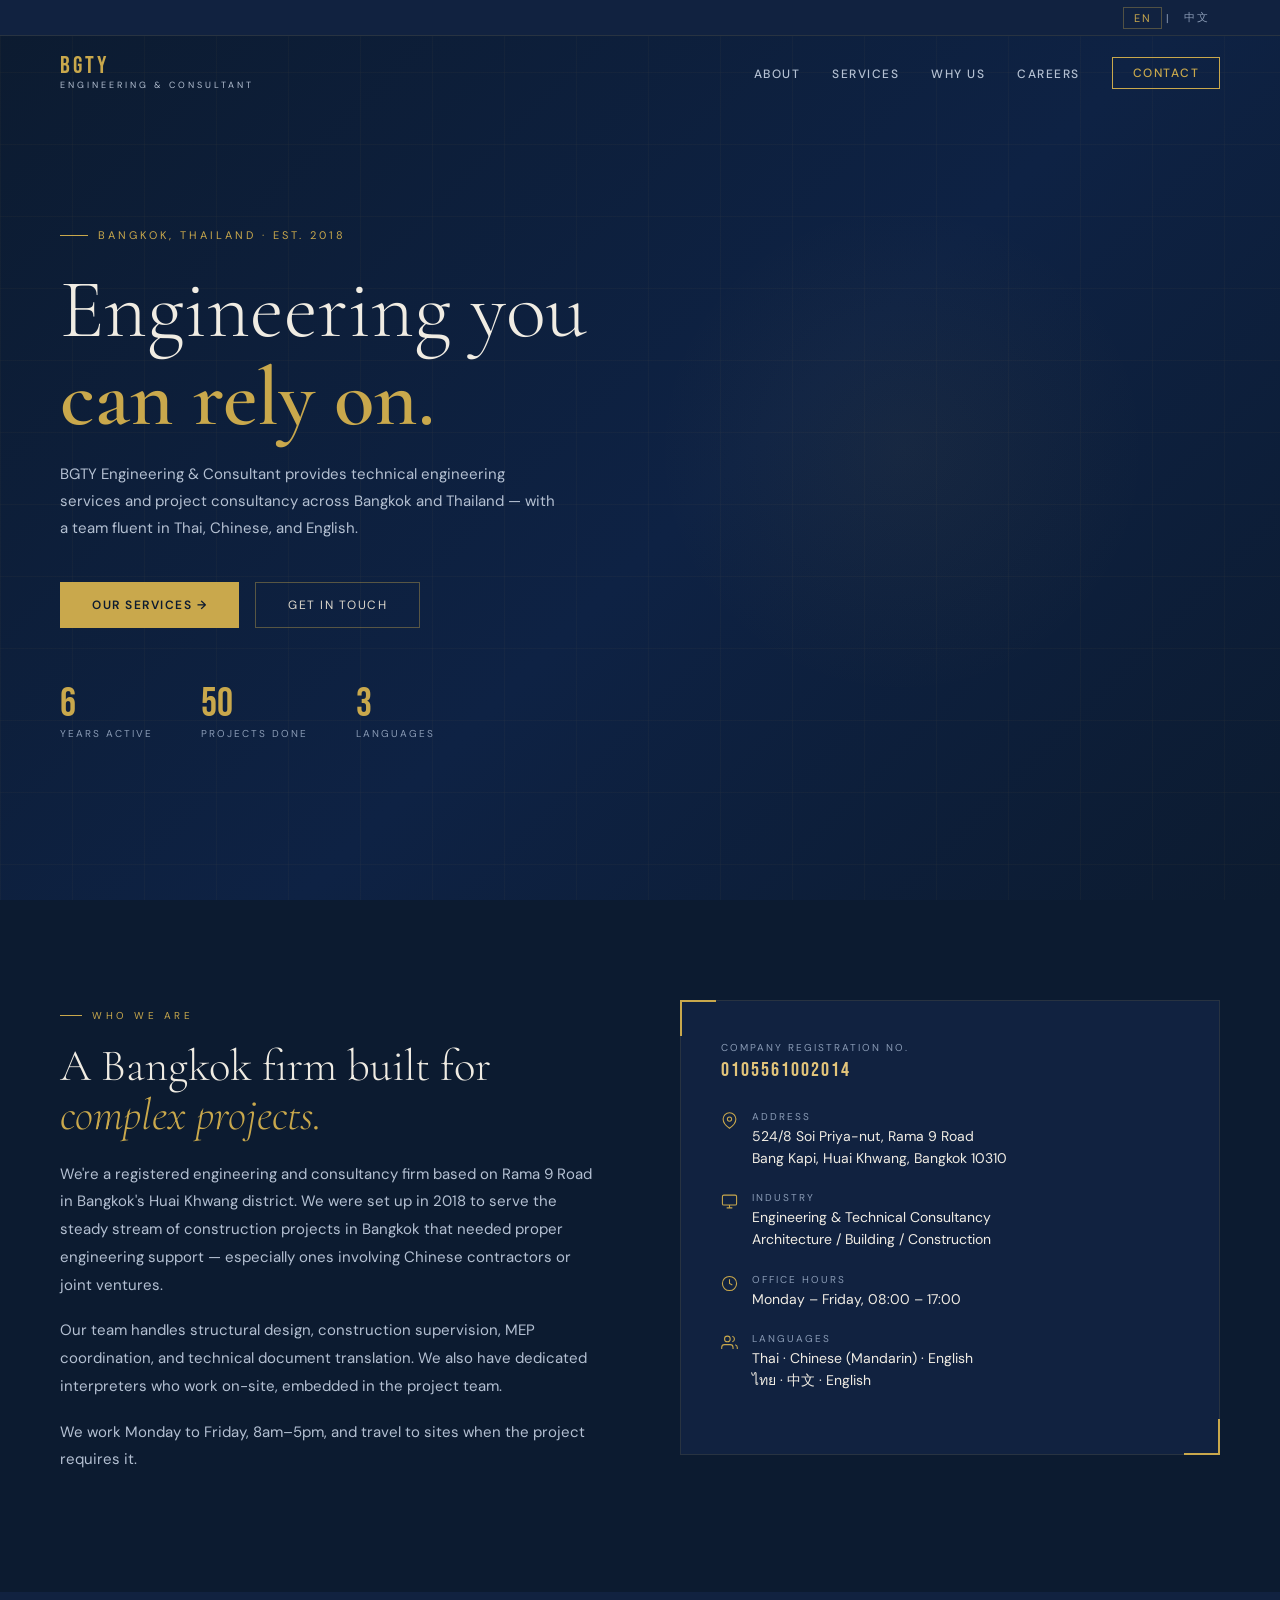
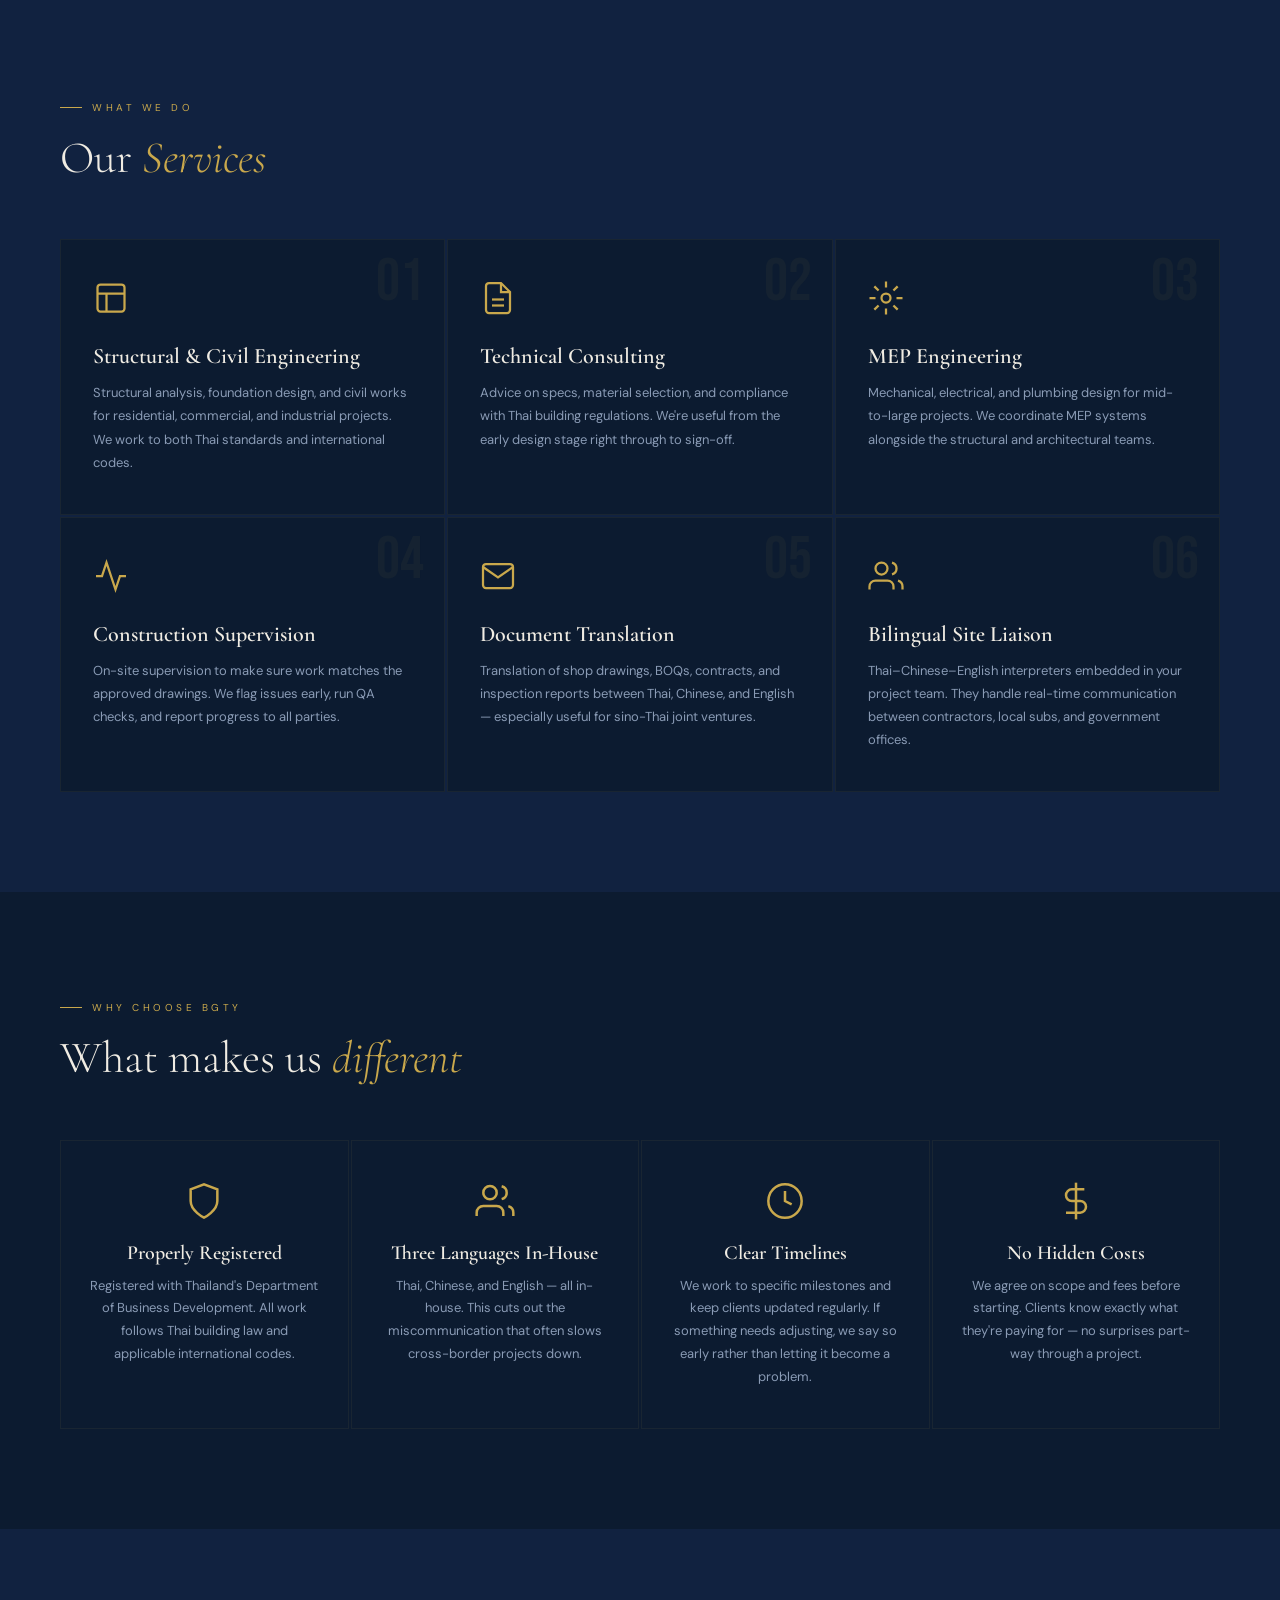
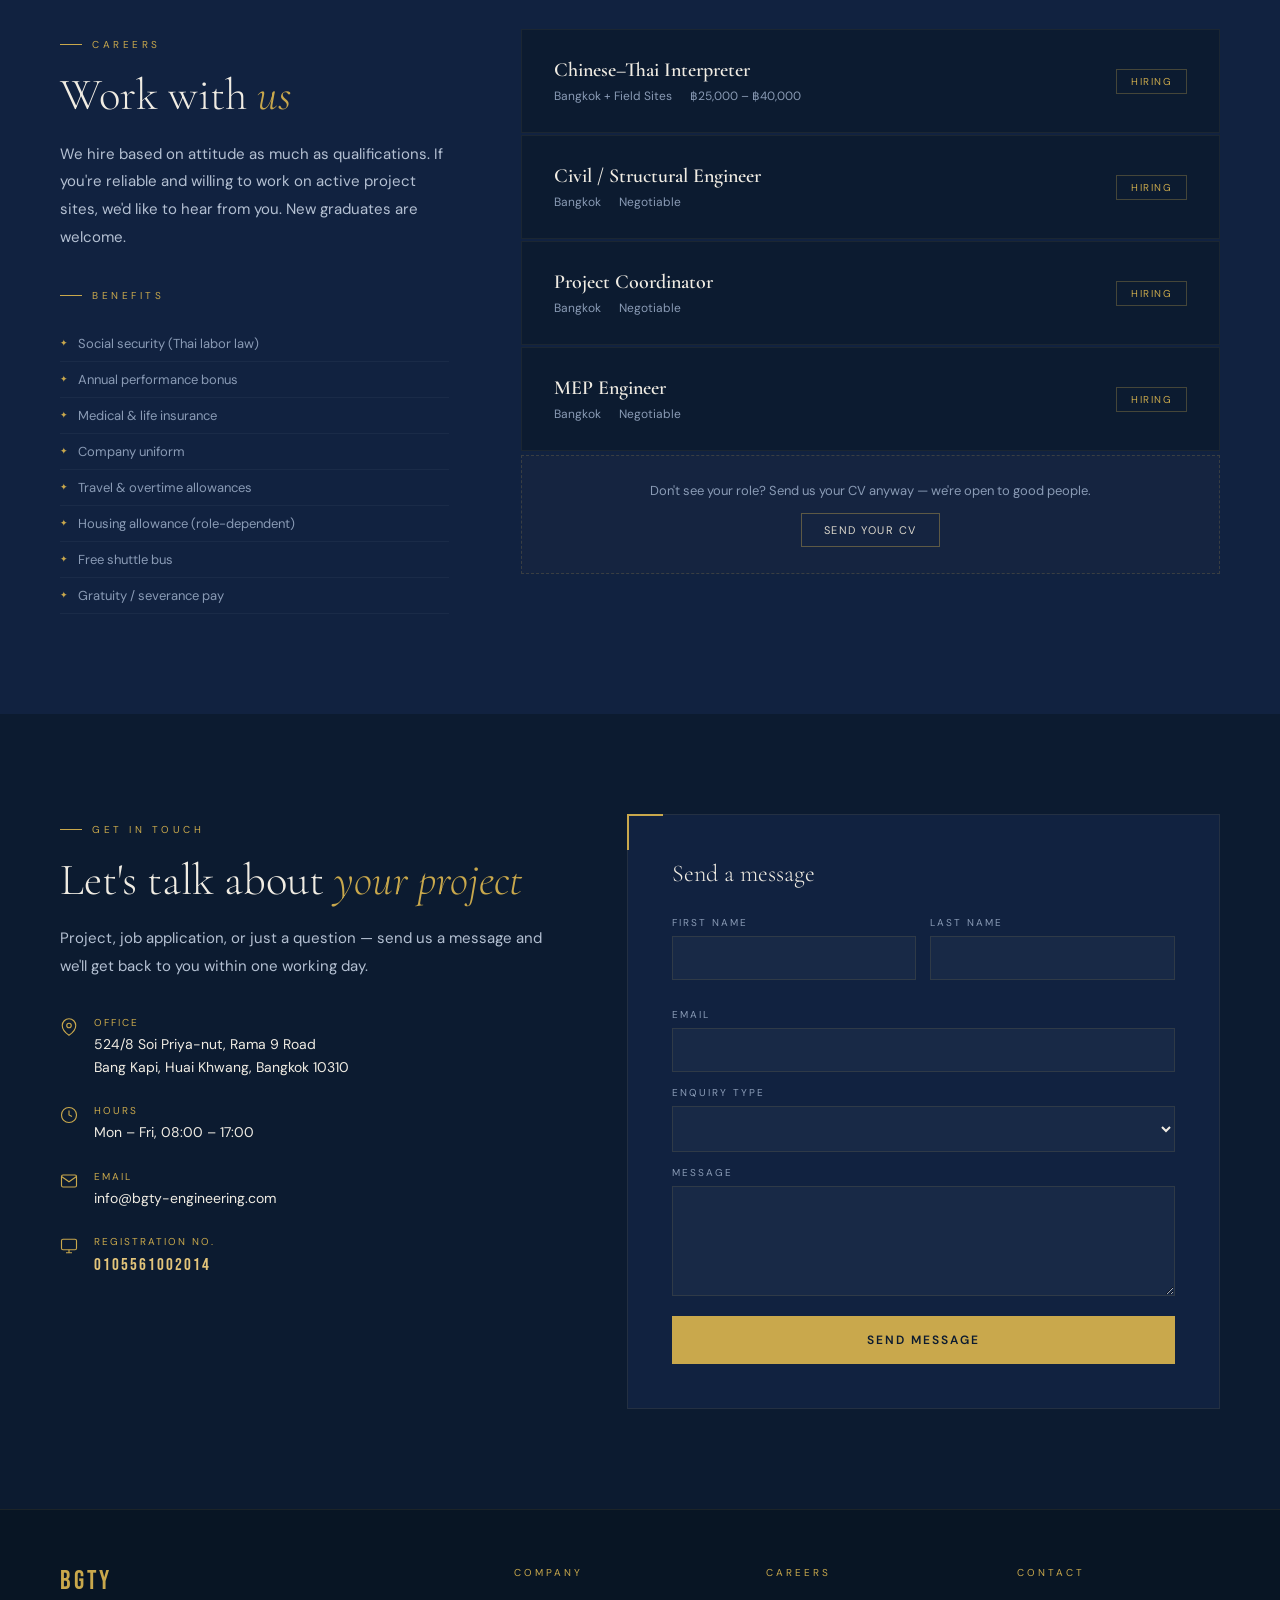
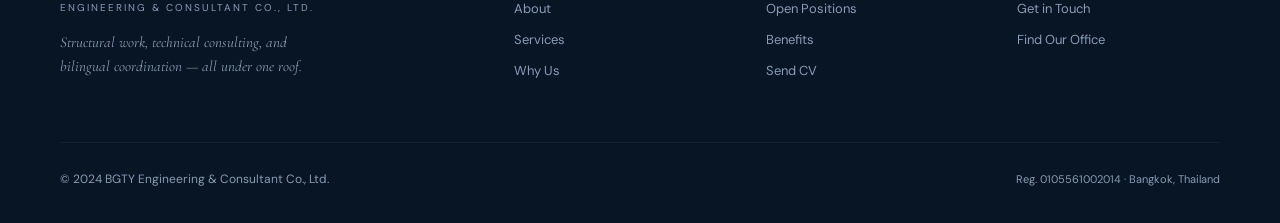
==== index.html @ f7a16d1b "Update index.html" ====
<!DOCTYPE html>
<html lang="en">
<head>
  <meta charset="UTF-8" />
  <meta name="viewport" content="width=device-width, initial-scale=1.0" />
  <title>BGTY Engineering & Consultant Co., Ltd.</title>
  <link href="https://fonts.googleapis.com/css2?family=Cormorant+Garamond:ital,wght@0,300;0,400;0,600;1,400&family=DM+Sans:wght@300;400;500;600&family=Bebas+Neue&display=swap" rel="stylesheet" />
  <style>
    :root {
      --navy: #0c1b30;
      --navy-mid: #112240;
      --navy-light: #1b3560;
      --gold: #c9a84c;
      --gold-light: #e2c47a;
      --white: #f0ece3;
      --off-white: #ddd8cc;
      --steel: #8a9bb5;
      --steel-light: #b4c0d2;
    }
    *, *::before, *::after { box-sizing: border-box; margin: 0; padding: 0; }
    html { scroll-behavior: smooth; }
    body { font-family: 'DM Sans', sans-serif; background: var(--navy); color: var(--off-white); overflow-x: hidden; }
    ::-webkit-scrollbar { width: 3px; }
    ::-webkit-scrollbar-thumb { background: var(--gold); }

    /* ── LANGUAGE BAR ── */
    .lang-bar {
      position: fixed; top: 0; left: 0; right: 0; height: 36px;
      background: var(--navy-mid);
      border-bottom: 1px solid rgba(201,168,76,0.12);
      display: flex; align-items: center; justify-content: flex-end;
      padding: 0 60px; z-index: 1100; gap: 4px;
    }
    .lang-btn {
      background: transparent; border: 1px solid transparent;
      color: var(--steel); font-family: 'DM Sans', sans-serif;
      font-size: 11px; letter-spacing: 1.5px; padding: 3px 10px;
      cursor: pointer; transition: color 0.2s, border-color 0.2s;
    }
    .lang-btn.active { color: var(--gold); border-color: rgba(201,168,76,0.35); }
    .lang-btn:hover { color: var(--gold); }
    .lang-sep { color: var(--steel); font-size: 11px; }

    /* ── NAV ── */
    nav {
      position: fixed; top: 36px; left: 0; right: 0; z-index: 1000;
      display: flex; align-items: center; justify-content: space-between;
      padding: 18px 60px; transition: background 0.4s, padding 0.3s;
    }
    nav.scrolled {
      background: rgba(12,27,48,0.96); backdrop-filter: blur(10px);
      padding: 12px 60px; border-bottom: 1px solid rgba(201,168,76,0.13);
    }
    .nav-logo { display: flex; flex-direction: column; gap: 1px; text-decoration: none; }
    .nav-logo-main { font-family: 'Bebas Neue', sans-serif; font-size: 24px; color: var(--gold); letter-spacing: 3px; line-height: 1; }
    .nav-logo-sub { font-size: 9px; letter-spacing: 3px; text-transform: uppercase; color: var(--steel-light); }
    .nav-links { display: flex; gap: 32px; list-style: none; align-items: center; }
    .nav-links a {
      text-decoration: none; font-size: 12px; letter-spacing: 1.5px;
      text-transform: uppercase; color: var(--steel-light); font-weight: 500;
      transition: color 0.2s; position: relative;
    }
    .nav-links a::after {
      content: ''; position: absolute; bottom: -4px; left: 0;
      width: 0; height: 1px; background: var(--gold); transition: width 0.3s;
    }
    .nav-links a:hover { color: var(--gold); }
    .nav-links a:hover::after { width: 100%; }
    .nav-cta { border: 1px solid var(--gold) !important; color: var(--gold) !important; padding: 7px 20px; transition: background 0.2s !important; }
    .nav-cta:hover { background: var(--gold) !important; color: var(--navy) !important; }
    .nav-cta::after { display: none !important; }

    .hamburger { display: none; flex-direction: column; gap: 5px; cursor: pointer; }
    .hamburger span { display: block; width: 22px; height: 2px; background: var(--gold); transition: all 0.3s; }
    .hamburger.open span:nth-child(1) { transform: rotate(45deg) translate(5px,5px); }
    .hamburger.open span:nth-child(2) { opacity: 0; }
    .hamburger.open span:nth-child(3) { transform: rotate(-45deg) translate(5px,-5px); }
    .mobile-menu {
      position: fixed; inset: 0; background: var(--navy); z-index: 999;
      display: flex; flex-direction: column; align-items: center; justify-content: center; gap: 28px;
      transform: translateX(100%); transition: transform 0.4s ease;
    }
    .mobile-menu.open { transform: translateX(0); }
    .mobile-menu a { text-decoration: none; font-family: 'Cormorant Garamond', serif; font-size: 32px; color: var(--white); }
    .mobile-menu a:hover { color: var(--gold); }

    /* ── HERO ── */
    #hero {
      min-height: 100vh; display: flex; align-items: center;
      padding: 140px 60px 80px; position: relative; overflow: hidden;
    }
    .hero-bg {
      position: absolute; inset: 0;
      background: linear-gradient(135deg, #0c1b30 0%, #0e2244 55%, #0c1b30 100%);
    }
    .hero-grid {
      position: absolute; inset: 0;
      background-image: linear-gradient(rgba(201,168,76,0.035) 1px, transparent 1px), linear-gradient(90deg, rgba(201,168,76,0.035) 1px, transparent 1px);
      background-size: 72px 72px; animation: drift 25s linear infinite;
    }
    @keyframes drift { to { background-position: 72px 72px; } }
    .hero-glow {
      position: absolute; right: 10%; top: 50%; transform: translateY(-50%);
      width: 500px; height: 500px;
      background: radial-gradient(circle, rgba(201,168,76,0.05) 0%, transparent 70%);
      pointer-events: none;
    }
    .hero-content { position: relative; z-index: 2; max-width: 680px; }
    .hero-tag {
      display: inline-flex; align-items: center; gap: 10px;
      font-size: 11px; letter-spacing: 3px; text-transform: uppercase;
      color: var(--gold); margin-bottom: 24px;
      opacity: 0; animation: fadeUp 0.7s 0.2s forwards;
    }
    .hero-tag::before { content: ''; width: 28px; height: 1px; background: var(--gold); }
    h1.hero-title {
      font-family: 'Cormorant Garamond', serif;
      font-size: clamp(48px, 6.5vw, 88px); font-weight: 300; line-height: 1.05; color: var(--white);
      margin-bottom: 20px; opacity: 0; animation: fadeUp 0.7s 0.35s forwards;
    }
    h1.hero-title strong { font-weight: 600; color: var(--gold); display: block; }
    .hero-desc {
      font-size: 15px; line-height: 1.8; color: var(--steel-light);
      max-width: 500px; margin-bottom: 40px;
      opacity: 0; animation: fadeUp 0.7s 0.5s forwards;
    }
    .hero-btns { display: flex; gap: 16px; flex-wrap: wrap; opacity: 0; animation: fadeUp 0.7s 0.65s forwards; }
    .hero-stats {
      display: flex; gap: 48px; flex-wrap: wrap; margin-top: 56px;
      opacity: 0; animation: fadeUp 0.7s 0.85s forwards;
    }
    .stat-num { font-family: 'Bebas Neue', sans-serif; font-size: 40px; color: var(--gold); line-height: 1; }
    .stat-label { font-size: 10px; letter-spacing: 2px; text-transform: uppercase; color: var(--steel); margin-top: 3px; }

    @keyframes fadeUp { from { opacity:0; transform:translateY(24px); } to { opacity:1; transform:translateY(0); } }

    .btn-gold {
      display: inline-flex; align-items: center; gap: 8px;
      background: var(--gold); color: var(--navy); text-decoration: none;
      font-size: 12px; font-weight: 600; letter-spacing: 1.5px; text-transform: uppercase;
      padding: 14px 32px; transition: background 0.2s, transform 0.2s;
    }
    .btn-gold:hover { background: var(--gold-light); transform: translateY(-2px); }
    .btn-border {
      display: inline-flex; align-items: center; gap: 8px;
      border: 1px solid rgba(201,168,76,0.4); color: var(--off-white); text-decoration: none;
      font-size: 12px; letter-spacing: 1.5px; text-transform: uppercase;
      padding: 14px 32px; transition: border-color 0.2s, transform 0.2s;
    }
    .btn-border:hover { border-color: var(--gold); color: var(--gold); transform: translateY(-2px); }

    /* ── SECTIONS ── */
    .section { padding: 100px 60px; }
    .section.bg-mid { background: var(--navy-mid); }
    .section-inner { max-width: 1240px; margin: 0 auto; }

    .label {
      display: inline-flex; align-items: center; gap: 10px;
      font-size: 10px; letter-spacing: 3.5px; text-transform: uppercase;
      color: var(--gold); margin-bottom: 20px;
    }
    .label::before { content: ''; width: 22px; height: 1px; background: var(--gold); }
    h2.sec-title {
      font-family: 'Cormorant Garamond', serif;
      font-size: clamp(32px, 3.5vw, 50px); font-weight: 300; color: var(--white); line-height: 1.1; margin-bottom: 20px;
    }
    h2.sec-title em { font-style: italic; color: var(--gold); }

    /* ── ABOUT ── */
    .about-grid { display: grid; grid-template-columns: 1fr 1fr; gap: 80px; align-items: start; }
    .about-text p { font-size: 15px; line-height: 1.85; color: var(--steel-light); margin-bottom: 18px; }
    .info-card {
      background: var(--navy-mid); border: 1px solid rgba(201,168,76,0.12);
      padding: 40px; position: relative;
    }
    .info-card::before {
      content: ''; position: absolute; top: -1px; left: -1px;
      width: 36px; height: 36px; border-top: 2px solid var(--gold); border-left: 2px solid var(--gold);
    }
    .info-card::after {
      content: ''; position: absolute; bottom: -1px; right: -1px;
      width: 36px; height: 36px; border-bottom: 2px solid var(--gold); border-right: 2px solid var(--gold);
    }
    .reg-label { font-size: 10px; letter-spacing: 2px; text-transform: uppercase; color: var(--steel); margin-bottom: 4px; }
    .reg-num { font-family: 'Bebas Neue', sans-serif; font-size: 20px; color: var(--gold-light); letter-spacing: 2px; margin-bottom: 28px; }
    .info-row { display: flex; gap: 14px; margin-bottom: 22px; align-items: flex-start; }
    .info-icon { color: var(--gold); flex-shrink: 0; margin-top: 2px; }
    .info-key { font-size: 10px; letter-spacing: 2px; text-transform: uppercase; color: var(--steel); margin-bottom: 3px; }
    .info-val { font-size: 14px; color: var(--white); line-height: 1.55; }

    /* ── SERVICES ── */
    .services-grid { display: grid; grid-template-columns: repeat(3, 1fr); gap: 2px; margin-top: 56px; }
    .svc-card {
      background: var(--navy); border: 1px solid rgba(201,168,76,0.07);
      padding: 40px 32px; position: relative; overflow: hidden;
      transition: border-color 0.3s, transform 0.25s;
    }
    .svc-card::after {
      content: ''; position: absolute; bottom: 0; left: 0;
      width: 100%; height: 2px; background: var(--gold);
      transform: scaleX(0); transform-origin: left; transition: transform 0.35s;
    }
    .svc-card:hover { border-color: rgba(201,168,76,0.2); transform: translateY(-4px); }
    .svc-card:hover::after { transform: scaleX(1); }
    .svc-num {
      font-family: 'Bebas Neue', sans-serif; font-size: 60px;
      color: rgba(201,168,76,0.05); line-height: 1;
      position: absolute; top: 12px; right: 20px; transition: color 0.3s;
    }
    .svc-card:hover .svc-num { color: rgba(201,168,76,0.1); }
    .svc-icon { color: var(--gold); margin-bottom: 22px; }
    .svc-name { font-family: 'Cormorant Garamond', serif; font-size: 22px; font-weight: 600; color: var(--white); margin-bottom: 12px; }
    .svc-desc { font-size: 13px; line-height: 1.78; color: var(--steel); }

    /* ── WHY US ── */
    .why-grid { display: grid; grid-template-columns: repeat(4, 1fr); gap: 2px; margin-top: 56px; }
    .why-card {
      padding: 40px 28px; text-align: center;
      border: 1px solid rgba(201,168,76,0.07); background: var(--navy);
      transition: border-color 0.3s;
    }
    .why-card:hover { border-color: rgba(201,168,76,0.2); }
    .why-icon { color: var(--gold); margin: 0 auto 20px; display: block; }
    .why-title { font-family: 'Cormorant Garamond', serif; font-size: 20px; font-weight: 600; color: var(--white); margin-bottom: 10px; }
    .why-desc { font-size: 13px; line-height: 1.75; color: var(--steel); }

    /* ── CAREERS ── */
    .careers-layout { display: grid; grid-template-columns: 1fr 1.8fr; gap: 72px; align-items: start; }
    .careers-text p { font-size: 15px; line-height: 1.85; color: var(--steel-light); margin-bottom: 28px; }
    .benefits { list-style: none; margin-top: 4px; }
    .benefits li {
      font-size: 13px; color: var(--steel); padding: 9px 0;
      border-bottom: 1px solid rgba(255,255,255,0.04);
      display: flex; align-items: center; gap: 10px;
    }
    .benefits li::before { content: '✦'; color: var(--gold); font-size: 9px; }
    .job-list { display: flex; flex-direction: column; gap: 2px; }
    .job-card {
      background: var(--navy); border: 1px solid rgba(201,168,76,0.08);
      padding: 28px 32px; display: flex; justify-content: space-between; align-items: center;
      transition: border-color 0.25s, transform 0.2s;
    }
    .job-card:hover { border-color: rgba(201,168,76,0.22); transform: translateX(4px); }
    .job-title { font-family: 'Cormorant Garamond', serif; font-size: 20px; font-weight: 600; color: var(--white); margin-bottom: 6px; }
    .job-meta { font-size: 12px; color: var(--steel); display: flex; gap: 18px; flex-wrap: wrap; }
    .job-badge {
      font-size: 10px; letter-spacing: 1.5px; text-transform: uppercase;
      padding: 5px 14px; border: 1px solid rgba(201,168,76,0.3); color: var(--gold); white-space: nowrap;
    }
    .job-open-call {
      padding: 26px 32px; border: 1px dashed rgba(201,168,76,0.2);
      background: rgba(201,168,76,0.02); text-align: center; margin-top: 2px;
    }
    .job-open-call p { font-size: 13px; color: var(--steel); margin-bottom: 14px; }

    /* ── CONTACT ── */
    .contact-layout { display: grid; grid-template-columns: 1fr 1.2fr; gap: 72px; }
    .contact-info p { font-size: 15px; line-height: 1.85; color: var(--steel-light); margin-bottom: 36px; }
    .contact-row { display: flex; gap: 16px; margin-bottom: 26px; align-items: flex-start; }
    .contact-icon { color: var(--gold); flex-shrink: 0; margin-top: 2px; }
    .contact-key { font-size: 10px; letter-spacing: 2px; text-transform: uppercase; color: var(--gold); margin-bottom: 4px; }
    .contact-val { font-size: 14px; color: var(--white); line-height: 1.6; }
    .contact-form {
      background: var(--navy-mid); border: 1px solid rgba(201,168,76,0.1);
      padding: 44px; position: relative;
    }
    .contact-form::before {
      content: ''; position: absolute; top: -1px; left: -1px;
      width: 36px; height: 36px; border-top: 2px solid var(--gold); border-left: 2px solid var(--gold);
    }
    .form-title { font-family: 'Cormorant Garamond', serif; font-size: 24px; font-weight: 300; color: var(--white); margin-bottom: 28px; }
    .form-row { display: grid; grid-template-columns: 1fr 1fr; gap: 14px; margin-bottom: 14px; }
    .form-group { display: flex; flex-direction: column; gap: 7px; margin-bottom: 14px; }
    .form-label { font-size: 10px; letter-spacing: 2px; text-transform: uppercase; color: var(--steel); }
    .form-input, .form-select, .form-textarea {
      background: rgba(255,255,255,0.03); border: 1px solid rgba(201,168,76,0.13);
      color: var(--white); font-family: 'DM Sans', sans-serif;
      font-size: 14px; padding: 12px 16px; outline: none; width: 100%; transition: border-color 0.2s;
    }
    .form-input:focus, .form-select:focus, .form-textarea:focus { border-color: rgba(201,168,76,0.4); }
    .form-select option { background: var(--navy-mid); }
    .form-textarea { resize: vertical; min-height: 110px; }
    .form-submit {
      width: 100%; background: var(--gold); color: var(--navy); border: none;
      font-family: 'DM Sans', sans-serif; font-size: 12px; font-weight: 600;
      letter-spacing: 2px; text-transform: uppercase; padding: 16px;
      cursor: pointer; transition: background 0.2s, transform 0.2s; margin-top: 6px;
    }
    .form-submit:hover { background: var(--gold-light); transform: translateY(-1px); }
    .form-success { display: none; text-align: center; padding: 18px; color: var(--gold); font-size: 13px; }

    /* ── FOOTER ── */
    footer { background: #081524; border-top: 1px solid rgba(201,168,76,0.1); padding: 56px 60px 36px; }
    .footer-top { display: grid; grid-template-columns: 2fr 1fr 1fr 1fr; gap: 48px; margin-bottom: 52px; }
    .footer-logo { font-family: 'Bebas Neue', sans-serif; font-size: 26px; color: var(--gold); letter-spacing: 3px; margin-bottom: 4px; }
    .footer-sub { font-size: 10px; letter-spacing: 2px; text-transform: uppercase; color: var(--steel); margin-bottom: 16px; }
    .footer-tagline { font-family: 'Cormorant Garamond', serif; font-size: 15px; font-style: italic; color: var(--steel); line-height: 1.6; max-width: 260px; }
    .footer-col-title { font-size: 10px; letter-spacing: 3px; text-transform: uppercase; color: var(--gold); margin-bottom: 18px; }
    .footer-links { list-style: none; }
    .footer-links li { margin-bottom: 10px; }
    .footer-links a { text-decoration: none; font-size: 13px; color: var(--steel); transition: color 0.2s; }
    .footer-links a:hover { color: var(--off-white); }
    .footer-bottom {
      display: flex; justify-content: space-between; align-items: center;
      padding-top: 28px; border-top: 1px solid rgba(255,255,255,0.05);
    }
    .footer-copy { font-size: 12px; color: var(--steel); }
    .footer-reg { font-size: 11px; color: var(--steel); }

    /* ── REVEAL ── */
    .reveal { opacity: 0; transform: translateY(28px); transition: opacity 0.7s, transform 0.7s; }
    .reveal.visible { opacity: 1; transform: translateY(0); }

    /* ── LANGUAGE SYSTEM ── */
    [data-en], [data-zh] { display: none; }
    body.lang-en [data-en] { display: block; }
    body.lang-zh [data-zh] { display: block; }
    /* inline spans */
    span[data-en], span[data-zh] { display: none; }
    body.lang-en span[data-en] { display: inline; }
    body.lang-zh span[data-zh] { display: inline; }
    /* links */
    a[data-en], a[data-zh] { display: none; }
    body.lang-en a[data-en] { display: inline-flex; }
    body.lang-zh a[data-zh] { display: inline-flex; }

    /* ── RESPONSIVE ── */
    @media (max-width: 1080px) {
      .about-grid { grid-template-columns: 1fr; gap: 48px; }
      .services-grid { grid-template-columns: 1fr 1fr; }
      .why-grid { grid-template-columns: 1fr 1fr; }
      .footer-top { grid-template-columns: 1fr 1fr; }
    }
    @media (max-width: 768px) {
      nav { padding: 14px 24px; }
      nav.scrolled { padding: 10px 24px; }
      .lang-bar { padding: 0 24px; }
      .nav-links { display: none; }
      .hamburger { display: flex; }
      .section { padding: 72px 24px; }
      #hero { padding: 130px 24px 72px; }
      .hero-stats { gap: 24px; }
      .services-grid, .why-grid { grid-template-columns: 1fr; }
      .careers-layout { grid-template-columns: 1fr; }
      .contact-layout { grid-template-columns: 1fr; }
      .footer-top { grid-template-columns: 1fr; gap: 28px; }
      .footer-bottom { flex-direction: column; gap: 10px; text-align: center; }
      .form-row { grid-template-columns: 1fr; }
      .contact-form { padding: 28px 24px; }
      .info-card { padding: 28px 24px; }
    }
  </style>
</head>
<body class="lang-en">

<!-- LANG BAR -->
<div class="lang-bar">
  <button class="lang-btn active" onclick="setLang('en')" id="btn-en">EN</button>
  <span class="lang-sep">|</span>
  <button class="lang-btn" onclick="setLang('zh')" id="btn-zh">中文</button>
</div>

<!-- NAV -->
<nav id="mainNav">
  <a href="#" class="nav-logo">
    <div class="nav-logo-main">BGTY</div>
    <div class="nav-logo-sub">Engineering &amp; Consultant</div>
  </a>
  <ul class="nav-links">
    <li>
      <a href="#about" data-en>About</a>
      <a href="#about" data-zh>关于我们</a>
    </li>
    <li>
      <a href="#services" data-en>Services</a>
      <a href="#services" data-zh>服务</a>
    </li>
    <li>
      <a href="#why" data-en>Why Us</a>
      <a href="#why" data-zh>为何选择我们</a>
    </li>
    <li>
      <a href="#careers" data-en>Careers</a>
      <a href="#careers" data-zh>招聘</a>
    </li>
    <li>
      <a href="#contact" class="nav-cta" data-en>Contact</a>
      <a href="#contact" class="nav-cta" data-zh>联系我们</a>
    </li>
  </ul>
  <div class="hamburger" id="hamburger"><span></span><span></span><span></span></div>
</nav>

<!-- MOBILE MENU -->
<div class="mobile-menu" id="mobileMenu">
  <a href="#about" class="mm-link"><span data-en>About</span><span data-zh>关于我们</span></a>
  <a href="#services" class="mm-link"><span data-en>Services</span><span data-zh>服务</span></a>
  <a href="#why" class="mm-link"><span data-en>Why Us</span><span data-zh>为何选择我们</span></a>
  <a href="#careers" class="mm-link"><span data-en>Careers</span><span data-zh>招聘</span></a>
  <a href="#contact" class="mm-link"><span data-en>Contact</span><span data-zh>联系我们</span></a>
</div>

<!-- HERO -->
<section id="hero">
  <div class="hero-bg"></div>
  <div class="hero-grid"></div>
  <div class="hero-glow"></div>
  <div class="hero-content">

    <div class="hero-tag">
      <span data-en>Bangkok, Thailand · Est. 2018</span>
      <span data-zh>泰国曼谷 · 成立于 2018</span>
    </div>

    <h1 class="hero-title">
      <span data-en>Engineering you<br><strong>can rely on.</strong></span>
      <span data-zh>值得信赖的<br><strong>工程顾问</strong></span>
    </h1>

    <p class="hero-desc">
      <span data-en>BGTY Engineering & Consultant provides technical engineering services and project consultancy across Bangkok and Thailand — with a team fluent in Thai, Chinese, and English.</span>
      <span data-zh>BGTY工程顾问专注于为曼谷及泰国各地提供专业工程服务与项目咨询，团队具备泰语、中文及英语沟通能力。</span>
    </p>

    <div class="hero-btns">
      <a href="#services" class="btn-gold" data-en>Our Services →</a>
      <a href="#services" class="btn-gold" data-zh>查看服务 →</a>
      <a href="#contact" class="btn-border" data-en>Get in Touch</a>
      <a href="#contact" class="btn-border" data-zh>联系我们</a>
    </div>

    <div class="hero-stats">
      <div>
        <div class="stat-num" data-count="6">0</div>
        <div class="stat-label"><span data-en>Years Active</span><span data-zh>成立年数</span></div>
      </div>
      <div>
        <div class="stat-num" data-count="50">0</div>
        <div class="stat-label"><span data-en>Projects Done</span><span data-zh>完工项目</span></div>
      </div>
      <div>
        <div class="stat-num">3</div>
        <div class="stat-label"><span data-en>Languages</span><span data-zh>服务语言</span></div>
      </div>
    </div>

  </div>
</section>

<!-- ABOUT -->
<section id="about" class="section">
  <div class="section-inner">
    <div class="about-grid">

      <div class="reveal">
        <div class="label"><span data-en>Who We Are</span><span data-zh>关于我们</span></div>
        <h2 class="sec-title">
          <span data-en>A Bangkok firm built for <em>complex projects.</em></span>
          <span data-zh>专为<em>复杂项目</em>而生的曼谷工程公司</span>
        </h2>

        <div class="about-text">
          <div data-en>
            <p>We're a registered engineering and consultancy firm based on Rama 9 Road in Bangkok's Huai Khwang district. We were set up in 2018 to serve the steady stream of construction projects in Bangkok that needed proper engineering support — especially ones involving Chinese contractors or joint ventures.</p>
            <p>Our team handles structural design, construction supervision, MEP coordination, and technical document translation. We also have dedicated interpreters who work on-site, embedded in the project team.</p>
            <p>We work Monday to Friday, 8am–5pm, and travel to sites when the project requires it.</p>
          </div>
          <div data-zh>
            <p>公司位于曼谷惠旺县拉玛九路，于2018年正式注册成立，专为当地大量需要专业工程支持的建设项目提供服务，尤其擅长服务涉及中国承包商或合资方的项目。</p>
            <p>我们的团队负责结构设计、施工监督、机电工程协调及技术文件翻译。公司亦有专职口译员驻场，融入项目团队协同工作。</p>
            <p>办公时间为周一至周五上午8时至下午5时，如项目有需要，我们亦可赴外地工地。</p>
          </div>
        </div>
      </div>

      <div class="reveal">
        <div class="info-card">
          <div class="reg-label"><span data-en>Company Registration No.</span><span data-zh>公司注册号</span></div>
          <div class="reg-num">0105561002014</div>

          <div class="info-row">
            <svg class="info-icon" width="17" height="17" viewBox="0 0 24 24" fill="none" stroke="currentColor" stroke-width="1.5"><path d="M21 10c0 7-9 13-9 13s-9-6-9-13a9 9 0 0 1 18 0z"/><circle cx="12" cy="10" r="3"/></svg>
            <div>
              <div class="info-key"><span data-en>Address</span><span data-zh>地址</span></div>
              <div class="info-val">524/8 Soi Priya-nut, Rama 9 Road<br>Bang Kapi, Huai Khwang, Bangkok 10310</div>
            </div>
          </div>

          <div class="info-row">
            <svg class="info-icon" width="17" height="17" viewBox="0 0 24 24" fill="none" stroke="currentColor" stroke-width="1.5"><rect x="2" y="3" width="20" height="14" rx="2"/><path d="M8 21h8M12 17v4"/></svg>
            <div>
              <div class="info-key"><span data-en>Industry</span><span data-zh>行业</span></div>
              <div class="info-val">
                <span data-en>Engineering & Technical Consultancy<br>Architecture / Building / Construction</span>
                <span data-zh>工程及技术咨询<br>建筑 / 土建 / 施工</span>
              </div>
            </div>
          </div>

          <div class="info-row">
            <svg class="info-icon" width="17" height="17" viewBox="0 0 24 24" fill="none" stroke="currentColor" stroke-width="1.5"><circle cx="12" cy="12" r="10"/><polyline points="12 6 12 12 16 14"/></svg>
            <div>
              <div class="info-key"><span data-en>Office Hours</span><span data-zh>办公时间</span></div>
              <div class="info-val">
                <span data-en>Monday – Friday, 08:00 – 17:00</span>
                <span data-zh>周一至周五，08:00 – 17:00</span>
              </div>
            </div>
          </div>

          <div class="info-row">
            <svg class="info-icon" width="17" height="17" viewBox="0 0 24 24" fill="none" stroke="currentColor" stroke-width="1.5"><path d="M17 21v-2a4 4 0 0 0-4-4H5a4 4 0 0 0-4 4v2"/><circle cx="9" cy="7" r="4"/><path d="M23 21v-2a4 4 0 0 0-3-3.87M16 3.13a4 4 0 0 1 0 7.75"/></svg>
            <div>
              <div class="info-key"><span data-en>Languages</span><span data-zh>语言</span></div>
              <div class="info-val">Thai · Chinese (Mandarin) · English<br>ไทย · 中文 · English</div>
            </div>
          </div>
        </div>
      </div>

    </div>
  </div>
</section>

<!-- SERVICES -->
<section id="services" class="section bg-mid">
  <div class="section-inner">
    <div class="reveal">
      <div class="label"><span data-en>What We Do</span><span data-zh>服务范围</span></div>
      <h2 class="sec-title">
        <span data-en>Our <em>Services</em></span>
        <span data-zh>核心<em>服务</em></span>
      </h2>
    </div>

    <div class="services-grid">

      <div class="svc-card reveal">
        <div class="svc-num">01</div>
        <svg class="svc-icon" width="36" height="36" viewBox="0 0 24 24" fill="none" stroke="currentColor" stroke-width="1.5"><rect x="3" y="3" width="18" height="18" rx="2"/><path d="M3 9h18M9 21V9"/></svg>
        <div class="svc-name"><span data-en>Structural & Civil Engineering</span><span data-zh>结构与土木工程</span></div>
        <p class="svc-desc"><span data-en>Structural analysis, foundation design, and civil works for residential, commercial, and industrial projects. We work to both Thai standards and international codes.</span><span data-zh>为住宅、商业及工业项目提供结构分析、基础设计及土木工程服务，同时遵循泰国标准与国际规范。</span></p>
      </div>

      <div class="svc-card reveal">
        <div class="svc-num">02</div>
        <svg class="svc-icon" width="36" height="36" viewBox="0 0 24 24" fill="none" stroke="currentColor" stroke-width="1.5"><path d="M14 2H6a2 2 0 0 0-2 2v16a2 2 0 0 0 2 2h12a2 2 0 0 0 2-2V8z"/><polyline points="14 2 14 8 20 8"/><line x1="16" y1="13" x2="8" y2="13"/><line x1="16" y1="17" x2="8" y2="17"/></svg>
        <div class="svc-name"><span data-en>Technical Consulting</span><span data-zh>技术咨询</span></div>
        <p class="svc-desc"><span data-en>Advice on specs, material selection, and compliance with Thai building regulations. We're useful from the early design stage right through to sign-off.</span><span data-zh>就规范、材料选型及泰国建筑法规合规性提供专业建议，从初步设计到竣工验收全程支持。</span></p>
      </div>

      <div class="svc-card reveal">
        <div class="svc-num">03</div>
        <svg class="svc-icon" width="36" height="36" viewBox="0 0 24 24" fill="none" stroke="currentColor" stroke-width="1.5"><circle cx="12" cy="12" r="3"/><path d="M12 1v4M12 19v4M4.22 4.22l2.83 2.83M16.95 16.95l2.83 2.83M1 12h4M19 12h4M4.22 19.78l2.83-2.83M16.95 7.05l2.83-2.83"/></svg>
        <div class="svc-name"><span data-en>MEP Engineering</span><span data-zh>机电管道工程</span></div>
        <p class="svc-desc"><span data-en>Mechanical, electrical, and plumbing design for mid-to-large projects. We coordinate MEP systems alongside the structural and architectural teams.</span><span data-zh>为中大型项目设计机械、电气及管道系统，并与结构及建筑团队协调配合，避免现场冲突。</span></p>
      </div>

      <div class="svc-card reveal">
        <div class="svc-num">04</div>
        <svg class="svc-icon" width="36" height="36" viewBox="0 0 24 24" fill="none" stroke="currentColor" stroke-width="1.5"><polyline points="22 12 18 12 15 21 9 3 6 12 2 12"/></svg>
        <div class="svc-name"><span data-en>Construction Supervision</span><span data-zh>施工监督</span></div>
        <p class="svc-desc"><span data-en>On-site supervision to make sure work matches the approved drawings. We flag issues early, run QA checks, and report progress to all parties.</span><span data-zh>现场监督施工，确保工程符合批准图纸，提前发现问题，执行质量检查并定期汇报进展。</span></p>
      </div>

      <div class="svc-card reveal">
        <div class="svc-num">05</div>
        <svg class="svc-icon" width="36" height="36" viewBox="0 0 24 24" fill="none" stroke="currentColor" stroke-width="1.5"><path d="M4 4h16c1.1 0 2 .9 2 2v12c0 1.1-.9 2-2 2H4c-1.1 0-2-.9-2-2V6c0-1.1.9-2 2-2z"/><polyline points="22,6 12,13 2,6"/></svg>
        <div class="svc-name"><span data-en>Document Translation</span><span data-zh>技术文件翻译</span></div>
        <p class="svc-desc"><span data-en>Translation of shop drawings, BOQs, contracts, and inspection reports between Thai, Chinese, and English — especially useful for sino-Thai joint ventures.</span><span data-zh>专业翻译施工图、工程量清单、合同及检测报告，特别适用于泰中合资项目，确保沟通准确无误。</span></p>
      </div>

      <div class="svc-card reveal">
        <div class="svc-num">06</div>
        <svg class="svc-icon" width="36" height="36" viewBox="0 0 24 24" fill="none" stroke="currentColor" stroke-width="1.5"><path d="M17 21v-2a4 4 0 0 0-4-4H5a4 4 0 0 0-4 4v2"/><circle cx="9" cy="7" r="4"/><path d="M23 21v-2a4 4 0 0 0-3-3.87M16 3.13a4 4 0 0 1 0 7.75"/></svg>
        <div class="svc-name"><span data-en>Bilingual Site Liaison</span><span data-zh>双语现场联络</span></div>
        <p class="svc-desc"><span data-en>Thai–Chinese–English interpreters embedded in your project team. They handle real-time communication between contractors, local subs, and government offices.</span><span data-zh>泰中英三语口译员驻场，负责承包商、本地分包商及政府部门之间的实时沟通协调。</span></p>
      </div>

    </div>
  </div>
</section>

<!-- WHY US -->
<section id="why" class="section">
  <div class="section-inner">
    <div class="reveal">
      <div class="label"><span data-en>Why Choose BGTY</span><span data-zh>选择BGTY的理由</span></div>
      <h2 class="sec-title">
        <span data-en>What makes us <em>different</em></span>
        <span data-zh>我们的<em>独特之处</em></span>
      </h2>
    </div>
    <div class="why-grid">
      <div class="why-card reveal">
        <svg class="why-icon" width="40" height="40" viewBox="0 0 24 24" fill="none" stroke="currentColor" stroke-width="1.5"><path d="M12 22s8-4 8-10V5l-8-3-8 3v7c0 6 8 10 8 10z"/></svg>
        <div class="why-title"><span data-en>Properly Registered</span><span data-zh>正规注册</span></div>
        <p class="why-desc"><span data-en>Registered with Thailand's Department of Business Development. All work follows Thai building law and applicable international codes.</span><span data-zh>在泰国商业发展厅正式注册，所有工作均遵循泰国建筑法规及相关国际标准。</span></p>
      </div>
      <div class="why-card reveal">
        <svg class="why-icon" width="40" height="40" viewBox="0 0 24 24" fill="none" stroke="currentColor" stroke-width="1.5"><path d="M17 21v-2a4 4 0 0 0-4-4H5a4 4 0 0 0-4 4v2"/><circle cx="9" cy="7" r="4"/><path d="M23 21v-2a4 4 0 0 0-3-3.87M16 3.13a4 4 0 0 1 0 7.75"/></svg>
        <div class="why-title"><span data-en>Three Languages In-House</span><span data-zh>三语团队</span></div>
        <p class="why-desc"><span data-en>Thai, Chinese, and English — all in-house. This cuts out the miscommunication that often slows cross-border projects down.</span><span data-zh>团队内部具备泰语、中文及英语能力，有效避免跨国项目中因语言障碍造成的沟通延误。</span></p>
      </div>
      <div class="why-card reveal">
        <svg class="why-icon" width="40" height="40" viewBox="0 0 24 24" fill="none" stroke="currentColor" stroke-width="1.5"><circle cx="12" cy="12" r="10"/><polyline points="12 6 12 12 16 14"/></svg>
        <div class="why-title"><span data-en>Clear Timelines</span><span data-zh>清晰的工期管理</span></div>
        <p class="why-desc"><span data-en>We work to specific milestones and keep clients updated regularly. If something needs adjusting, we say so early rather than letting it become a problem.</span><span data-zh>按明确里程碑推进，定期向客户汇报进展。如需调整，我们会提前告知，而非等问题发酵。</span></p>
      </div>
      <div class="why-card reveal">
        <svg class="why-icon" width="40" height="40" viewBox="0 0 24 24" fill="none" stroke="currentColor" stroke-width="1.5"><line x1="12" y1="1" x2="12" y2="23"/><path d="M17 5H9.5a3.5 3.5 0 0 0 0 7h5a3.5 3.5 0 0 1 0 7H6"/></svg>
        <div class="why-title"><span data-en>No Hidden Costs</span><span data-zh>费用透明</span></div>
        <p class="why-desc"><span data-en>We agree on scope and fees before starting. Clients know exactly what they're paying for — no surprises part-way through a project.</span><span data-zh>合作前明确服务范围与费用，客户清楚了解所付费用的对应服务，项目过程中无隐性收费。</span></p>
      </div>
    </div>
  </div>
</section>

<!-- CAREERS -->
<section id="careers" class="section bg-mid">
  <div class="section-inner">
    <div class="careers-layout">

      <div class="reveal">
        <div class="label"><span data-en>Careers</span><span data-zh>职位招聘</span></div>
        <h2 class="sec-title">
          <span data-en>Work with <em>us</em></span>
          <span data-zh>加入<em>我们</em></span>
        </h2>
        <div class="careers-text">
          <div data-en><p>We hire based on attitude as much as qualifications. If you're reliable and willing to work on active project sites, we'd like to hear from you. New graduates are welcome.</p></div>
          <div data-zh><p>我们同样重视工作态度与专业资质。如果您踏实可靠、愿意赴工地现场工作，欢迎联系我们。应届毕业生亦受欢迎。</p></div>
        </div>
        <div class="label" style="margin-top:4px"><span data-en>Benefits</span><span data-zh>员工福利</span></div>
        <ul class="benefits">
          <li><span data-en>Social security (Thai labor law)</span><span data-zh>社会保险（依泰国劳动法）</span></li>
          <li><span data-en>Annual performance bonus</span><span data-zh>年度绩效奖金</span></li>
          <li><span data-en>Medical & life insurance</span><span data-zh>医疗及人寿保险</span></li>
          <li><span data-en>Company uniform</span><span data-zh>公司制服</span></li>
          <li><span data-en>Travel & overtime allowances</span><span data-zh>差旅及加班补贴</span></li>
          <li><span data-en>Housing allowance (role-dependent)</span><span data-zh>住房补贴（视职位而定）</span></li>
          <li><span data-en>Free shuttle bus</span><span data-zh>免费班车接送</span></li>
          <li><span data-en>Gratuity / severance pay</span><span data-zh>服务期满金 / 遣散费</span></li>
        </ul>
      </div>

      <div class="reveal">
        <div class="job-list">

          <div class="job-card">
            <div>
              <div class="job-title"><span data-en>Chinese–Thai Interpreter</span><span data-zh>中泰语翻译员</span></div>
              <div class="job-meta">
                <span><span data-en>Bangkok + Field Sites</span><span data-zh>曼谷 + 工地现场</span></span>
                <span>฿25,000 – ฿40,000</span>
              </div>
            </div>
            <span class="job-badge"><span data-en>Hiring</span><span data-zh>招聘中</span></span>
          </div>

          <div class="job-card">
            <div>
              <div class="job-title"><span data-en>Civil / Structural Engineer</span><span data-zh>土木 / 结构工程师</span></div>
              <div class="job-meta">
                <span>Bangkok</span>
                <span><span data-en>Negotiable</span><span data-zh>薪资面议</span></span>
              </div>
            </div>
            <span class="job-badge"><span data-en>Hiring</span><span data-zh>招聘中</span></span>
          </div>

          <div class="job-card">
            <div>
              <div class="job-title"><span data-en>Project Coordinator</span><span data-zh>项目协调员</span></div>
              <div class="job-meta">
                <span>Bangkok</span>
                <span><span data-en>Negotiable</span><span data-zh>薪资面议</span></span>
              </div>
            </div>
            <span class="job-badge"><span data-en>Hiring</span><span data-zh>招聘中</span></span>
          </div>

          <div class="job-card">
            <div>
              <div class="job-title"><span data-en>MEP Engineer</span><span data-zh>机电管道工程师</span></div>
              <div class="job-meta">
                <span>Bangkok</span>
                <span><span data-en>Negotiable</span><span data-zh>薪资面议</span></span>
              </div>
            </div>
            <span class="job-badge"><span data-en>Hiring</span><span data-zh>招聘中</span></span>
          </div>

          <div class="job-open-call">
            <p><span data-en>Don't see your role? Send us your CV anyway — we're open to good people.</span><span data-zh>没有合适职位？欢迎主动投递简历，我们随时欢迎优秀人才。</span></p>
            <a href="#contact" class="btn-border" style="font-size:11px;padding:9px 22px;display:inline-flex">
              <span data-en>Send Your CV</span><span data-zh>发送简历</span>
            </a>
          </div>

        </div>
      </div>

    </div>
  </div>
</section>

<!-- CONTACT -->
<section id="contact" class="section">
  <div class="section-inner">
    <div class="contact-layout">

      <div class="reveal">
        <div class="label"><span data-en>Get In Touch</span><span data-zh>联系我们</span></div>
        <h2 class="sec-title">
          <span data-en>Let's talk about <em>your project</em></span>
          <span data-zh>欢迎洽谈<em>您的项目</em></span>
        </h2>
        <div class="contact-info">
          <div data-en><p>Project, job application, or just a question — send us a message and we'll get back to you within one working day.</p></div>
          <div data-zh><p>无论是项目合作、求职申请还是一般咨询，欢迎留言，我们将在一个工作日内回复。</p></div>
        </div>

        <div class="contact-row">
          <svg class="contact-icon" width="18" height="18" viewBox="0 0 24 24" fill="none" stroke="currentColor" stroke-width="1.5"><path d="M21 10c0 7-9 13-9 13s-9-6-9-13a9 9 0 0 1 18 0z"/><circle cx="12" cy="10" r="3"/></svg>
          <div>
            <div class="contact-key"><span data-en>Office</span><span data-zh>办公地址</span></div>
            <div class="contact-val">524/8 Soi Priya-nut, Rama 9 Road<br>Bang Kapi, Huai Khwang, Bangkok 10310</div>
          </div>
        </div>
        <div class="contact-row">
          <svg class="contact-icon" width="18" height="18" viewBox="0 0 24 24" fill="none" stroke="currentColor" stroke-width="1.5"><circle cx="12" cy="12" r="10"/><polyline points="12 6 12 12 16 14"/></svg>
          <div>
            <div class="contact-key"><span data-en>Hours</span><span data-zh>办公时间</span></div>
            <div class="contact-val"><span data-en>Mon – Fri, 08:00 – 17:00</span><span data-zh>周一至周五，08:00 – 17:00</span></div>
          </div>
        </div>
        <div class="contact-row">
          <svg class="contact-icon" width="18" height="18" viewBox="0 0 24 24" fill="none" stroke="currentColor" stroke-width="1.5"><path d="M4 4h16c1.1 0 2 .9 2 2v12c0 1.1-.9 2-2 2H4c-1.1 0-2-.9-2-2V6c0-1.1.9-2 2-2z"/><polyline points="22,6 12,13 2,6"/></svg>
          <div>
            <div class="contact-key">Email</div>
            <div class="contact-val">info@bgty-engineering.com</div>
          </div>
        </div>
        <div class="contact-row">
          <svg class="contact-icon" width="18" height="18" viewBox="0 0 24 24" fill="none" stroke="currentColor" stroke-width="1.5"><rect x="2" y="3" width="20" height="14" rx="2"/><path d="M8 21h8M12 17v4"/></svg>
          <div>
            <div class="contact-key"><span data-en>Registration No.</span><span data-zh>注册号</span></div>
            <div class="contact-val" style="font-family:'Bebas Neue',sans-serif;font-size:17px;letter-spacing:2px;color:var(--gold-light)">0105561002014</div>
          </div>
        </div>
      </div>

      <div class="contact-form reveal">
        <div class="form-title"><span data-en>Send a message</span><span data-zh>发送消息</span></div>
        <div class="form-row">
          <div class="form-group">
            <label class="form-label"><span data-en>First Name</span><span data-zh>名字</span></label>
            <input type="text" class="form-input" />
          </div>
          <div class="form-group">
            <label class="form-label"><span data-en>Last Name</span><span data-zh>姓氏</span></label>
            <input type="text" class="form-input" />
          </div>
        </div>
        <div class="form-group">
          <label class="form-label">Email</label>
          <input type="email" class="form-input" />
        </div>
        <div class="form-group">
          <label class="form-label"><span data-en>Enquiry Type</span><span data-zh>咨询类别</span></label>
          <select class="form-select">
            <option value=""></option>
            <option><span data-en>Project Consultation</span><span data-zh>项目咨询</span></option>
            <option><span data-en>Career / Job Application</span><span data-zh>职位申请</span></option>
            <option><span data-en>Partnership</span><span data-zh>业务合作</span></option>
            <option><span data-en>General Enquiry</span><span data-zh>一般咨询</span></option>
          </select>
        </div>
        <div class="form-group">
          <label class="form-label"><span data-en>Message</span><span data-zh>留言</span></label>
          <textarea class="form-textarea"></textarea>
        </div>
        <button class="form-submit" onclick="submitForm(this)">
          <span data-en>Send Message</span><span data-zh>发送</span>
        </button>
        <div class="form-success" id="formSuccess">
          <span data-en>Message received — we'll reply within one working day.</span>
          <span data-zh>消息已收到，我们将在一个工作日内回复。</span>
        </div>
      </div>

    </div>
  </div>
</section>

<!-- FOOTER -->
<footer>
  <div class="footer-top">
    <div>
      <div class="footer-logo">BGTY</div>
      <div class="footer-sub">Engineering &amp; Consultant Co., Ltd.</div>
      <div class="footer-tagline">
        <span data-en>Structural work, technical consulting, and bilingual coordination — all under one roof.</span>
        <span data-zh>结构工程、技术咨询与双语协调——一站式服务。</span>
      </div>
    </div>
    <div>
      <div class="footer-col-title"><span data-en>Company</span><span data-zh>公司</span></div>
      <ul class="footer-links">
        <li><a href="#about"><span data-en>About</span><span data-zh>关于我们</span></a></li>
        <li><a href="#services"><span data-en>Services</span><span data-zh>服务</span></a></li>
        <li><a href="#why"><span data-en>Why Us</span><span data-zh>我们的优势</span></a></li>
      </ul>
    </div>
    <div>
      <div class="footer-col-title"><span data-en>Careers</span><span data-zh>招聘</span></div>
      <ul class="footer-links">
        <li><a href="#careers"><span data-en>Open Positions</span><span data-zh>在招职位</span></a></li>
        <li><a href="#careers"><span data-en>Benefits</span><span data-zh>员工福利</span></a></li>
        <li><a href="#contact"><span data-en>Send CV</span><span data-zh>投递简历</span></a></li>
      </ul>
    </div>
    <div>
      <div class="footer-col-title"><span data-en>Contact</span><span data-zh>联系</span></div>
      <ul class="footer-links">
        <li><a href="#contact"><span data-en>Get in Touch</span><span data-zh>联系我们</span></a></li>
        <li><a href="https://maps.google.com/?q=Rama+9+Road+Bang+Kapi+Huai+Khwang+Bangkok" target="_blank" rel="noopener"><span data-en>Find Our Office</span><span data-zh>查看办公地址</span></a></li>
      </ul>
    </div>
  </div>
  <div class="footer-bottom">
    <div class="footer-copy">© 2024 BGTY Engineering &amp; Consultant Co., Ltd.</div>
    <div class="footer-reg">Reg. 0105561002014 · Bangkok, Thailand</div>
  </div>
</footer>

<script>
  // ── LANGUAGE ──
  function setLang(lang) {
    document.body.className = 'lang-' + lang;
    document.getElementById('btn-en').classList.toggle('active', lang === 'en');
    document.getElementById('btn-zh').classList.toggle('active', lang === 'zh');
  }

  // ── NAV SCROLL ──
  const nav = document.getElementById('mainNav');
  window.addEventListener('scroll', () => nav.classList.toggle('scrolled', window.scrollY > 40));

  // ── HAMBURGER ──
  const ham = document.getElementById('hamburger');
  const mm = document.getElementById('mobileMenu');
  ham.addEventListener('click', () => {
    ham.classList.toggle('open');
    mm.classList.toggle('open');
    document.body.style.overflow = mm.classList.contains('open') ? 'hidden' : '';
  });
  document.querySelectorAll('.mm-link').forEach(l => {
    l.addEventListener('click', () => {
      ham.classList.remove('open');
      mm.classList.remove('open');
      document.body.style.overflow = '';
    });
  });

  // ── REVEAL ──
  const io = new IntersectionObserver(entries => {
    entries.forEach(e => { if (e.isIntersecting) { e.target.classList.add('visible'); io.unobserve(e.target); } });
  }, { threshold: 0.1 });
  document.querySelectorAll('.reveal').forEach(el => io.observe(el));

  // ── COUNTERS ──
  const done = new Set();
  new IntersectionObserver(entries => {
    entries.forEach(e => {
      if (e.isIntersecting && !done.has(e.target)) {
        done.add(e.target);
        const target = parseInt(e.target.dataset.count);
        let v = 0, step = target / 60;
        const tick = () => { v = Math.min(v + step, target); e.target.textContent = Math.round(v); if (v < target) requestAnimationFrame(tick); };
        requestAnimationFrame(tick);
      }
    });
  }, { threshold: 0.5 }).observe(document.querySelector('[data-count]') || document.body);
  document.querySelectorAll('[data-count]').forEach(el => {
    new IntersectionObserver(entries => {
      entries.forEach(e => {
        if (e.isIntersecting && !done.has(e.target)) {
          done.add(e.target);
          const target = parseInt(e.target.dataset.count);
          let v = 0, step = target / 60;
          const tick = () => { v = Math.min(v + step, target); e.target.textContent = Math.round(v); if (v < target) requestAnimationFrame(tick); };
          requestAnimationFrame(tick);
        }
      });
    }, { threshold: 0.5 }).observe(el);
  });

  // ── FORM ──
  function submitForm(btn) {
    btn.textContent = '...';
    btn.disabled = true;
    setTimeout(() => {
      btn.style.display = 'none';
      document.getElementById('formSuccess').style.display = 'block';
    }, 1000);
  }
</script>
</body>
</html>
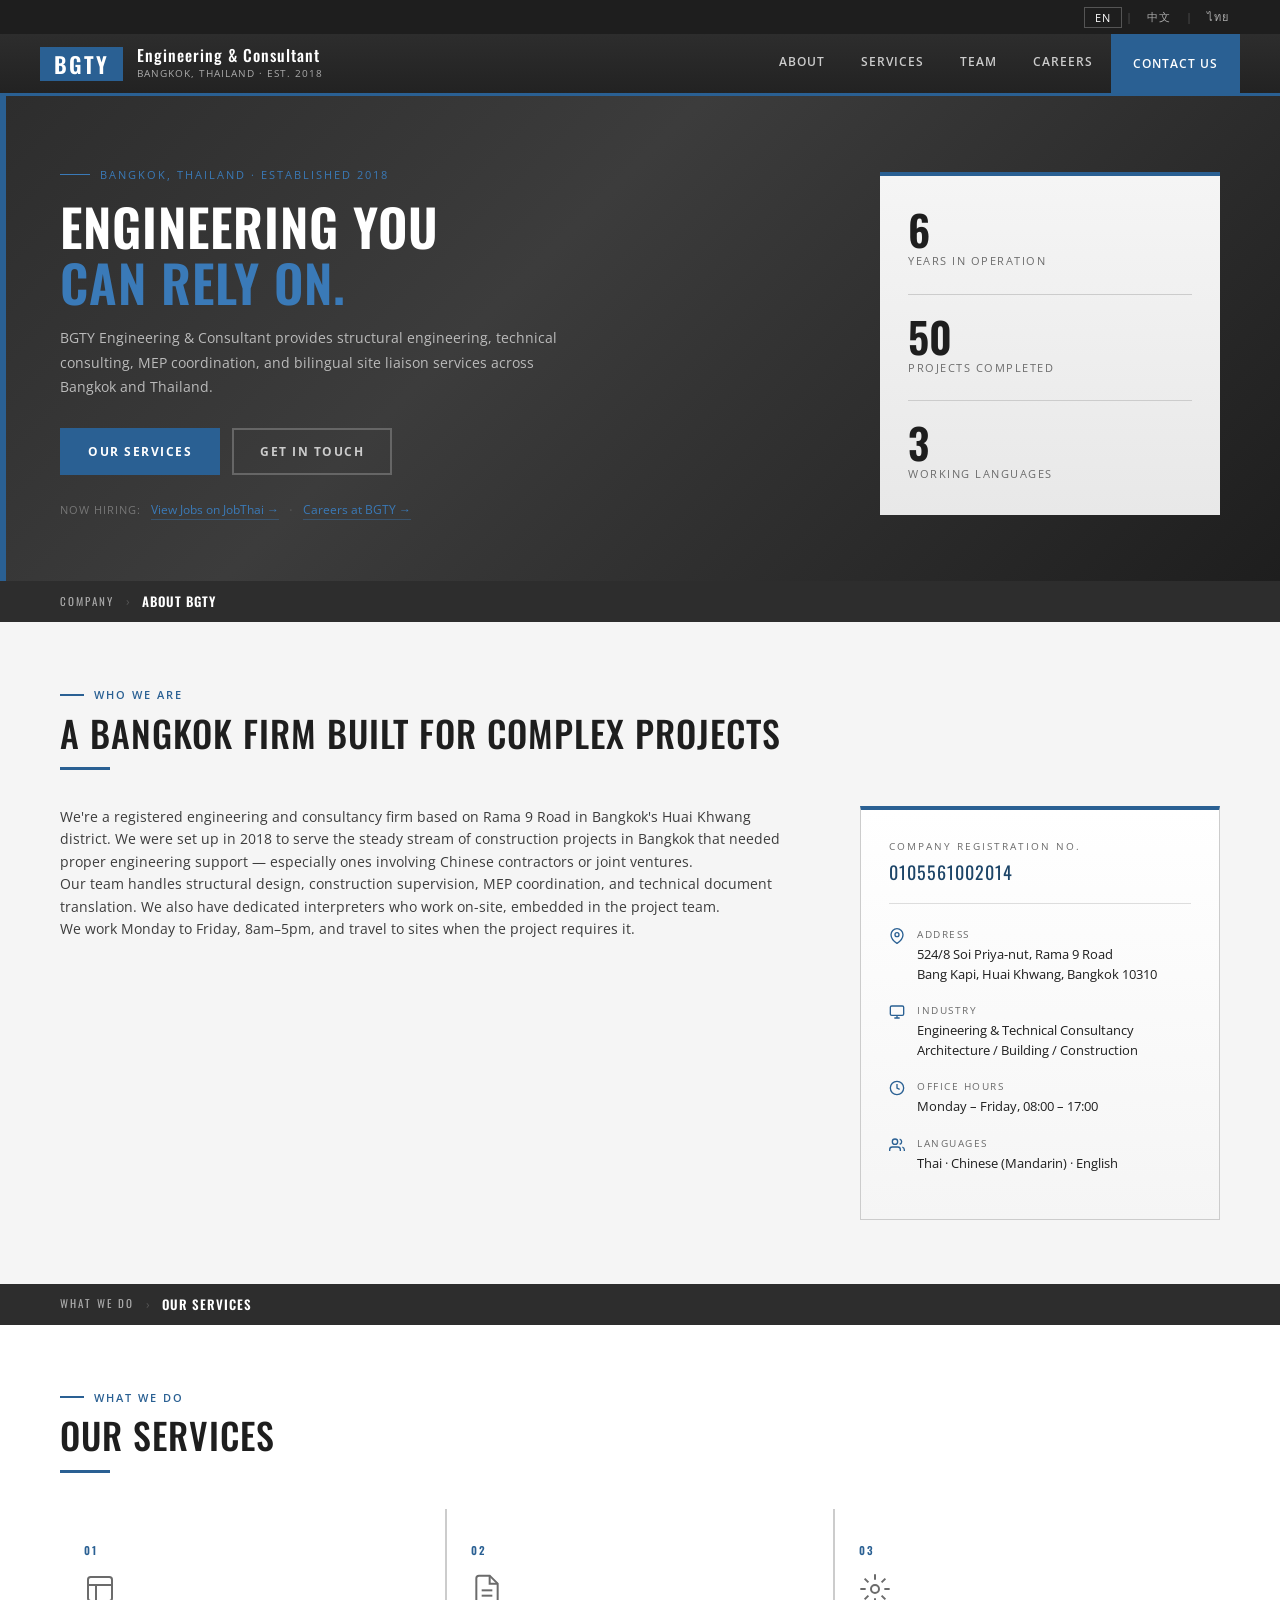
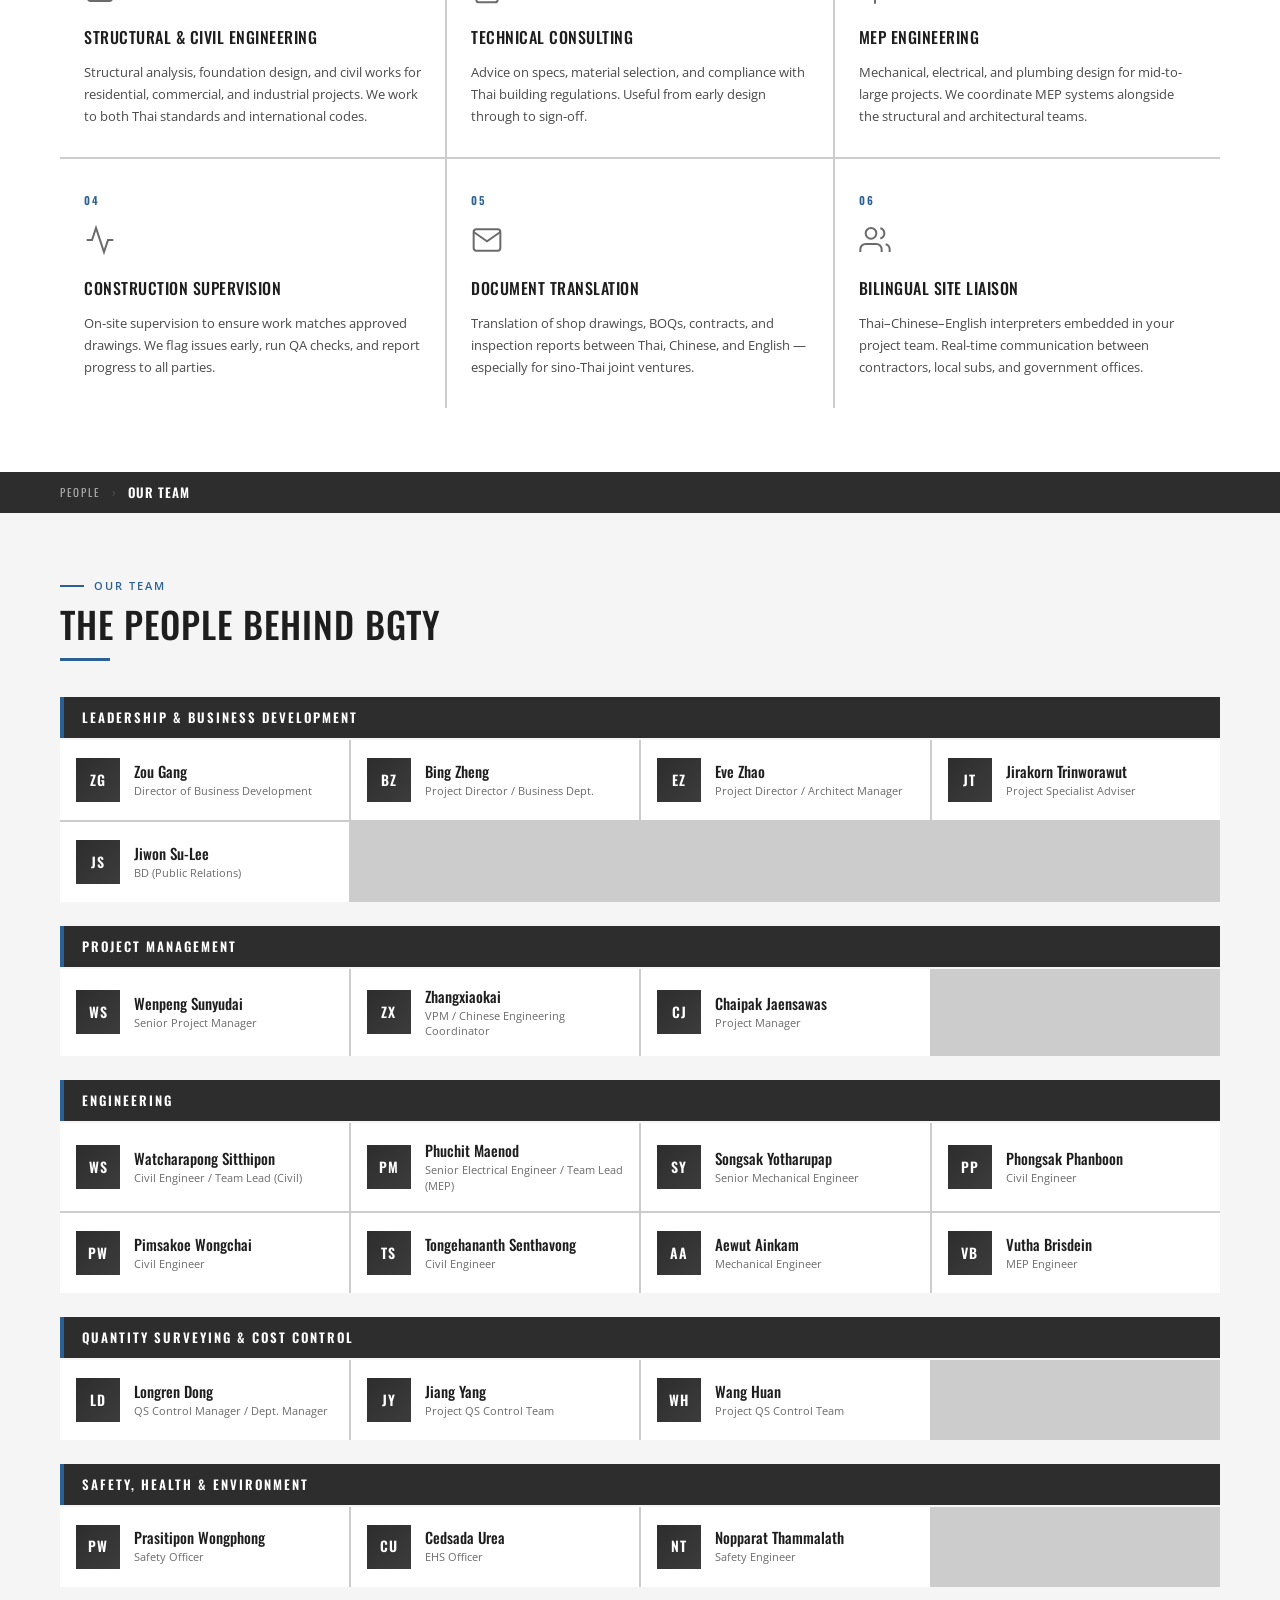
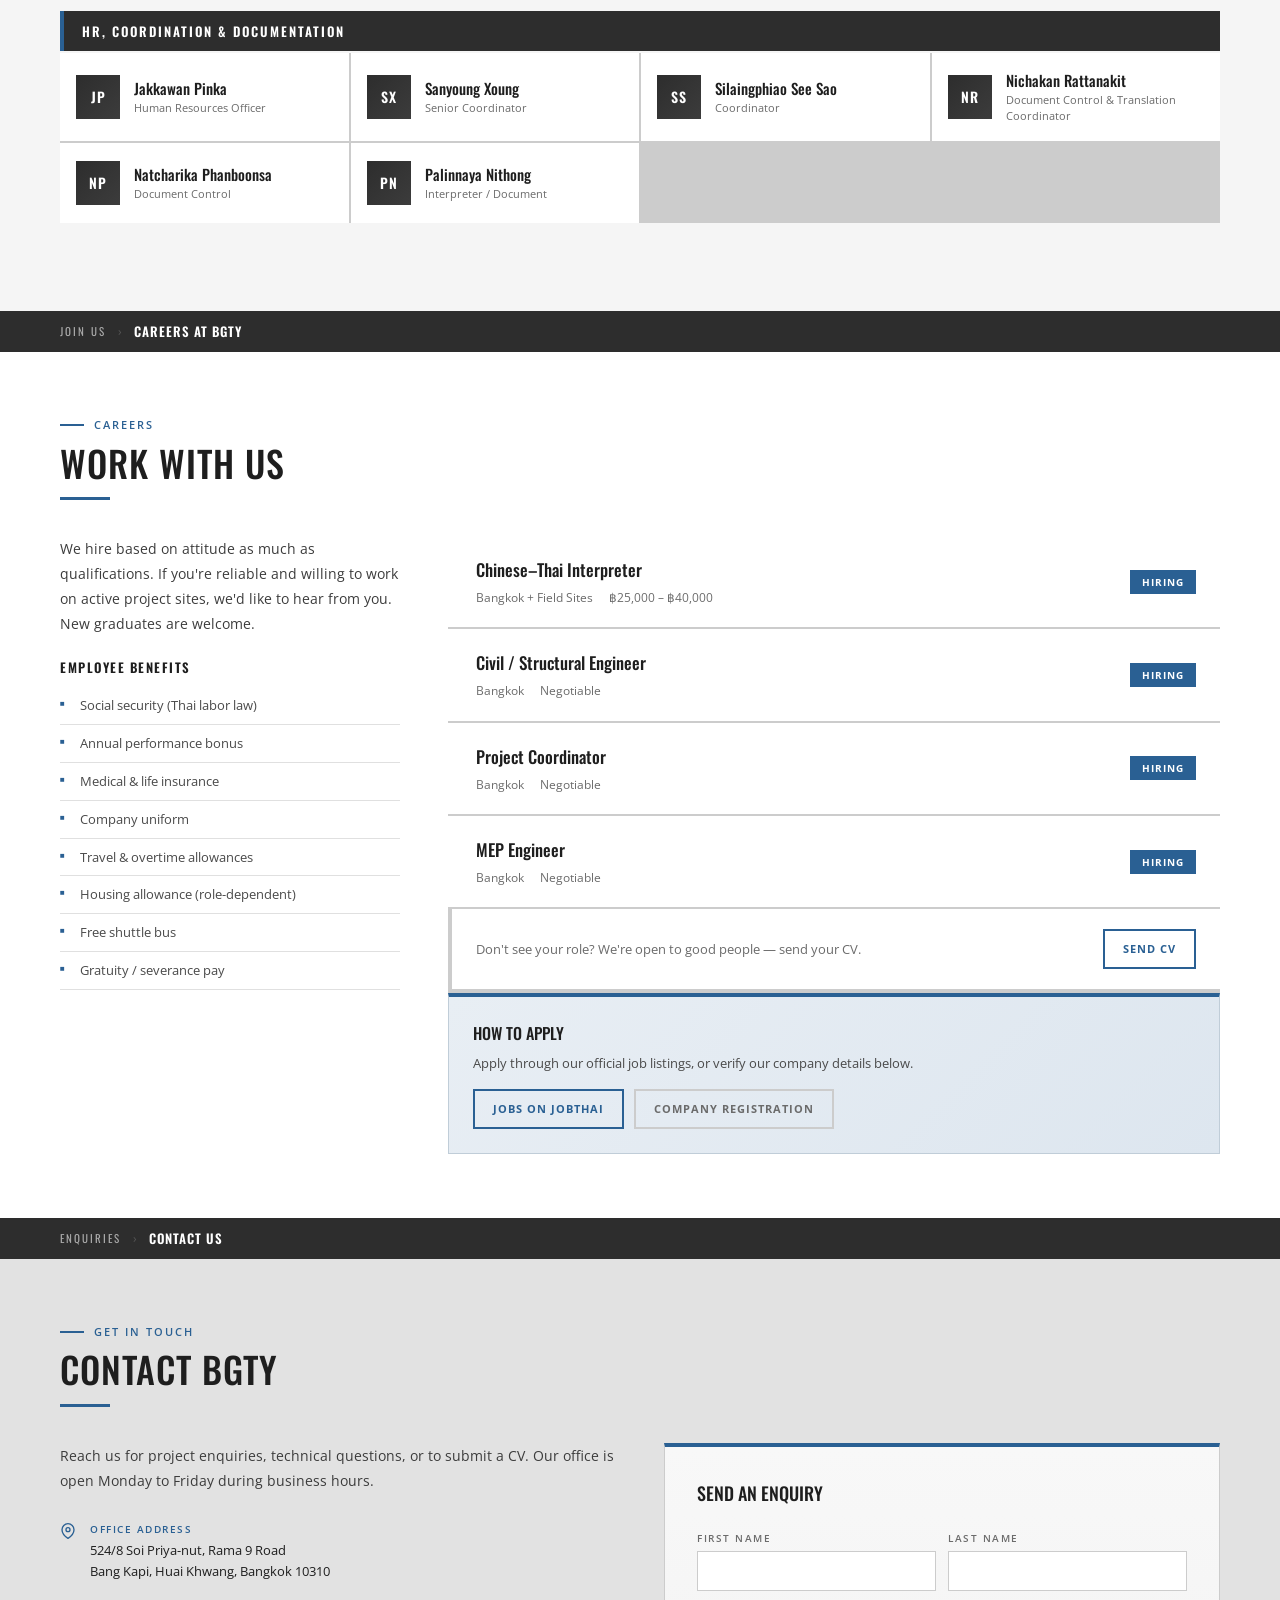
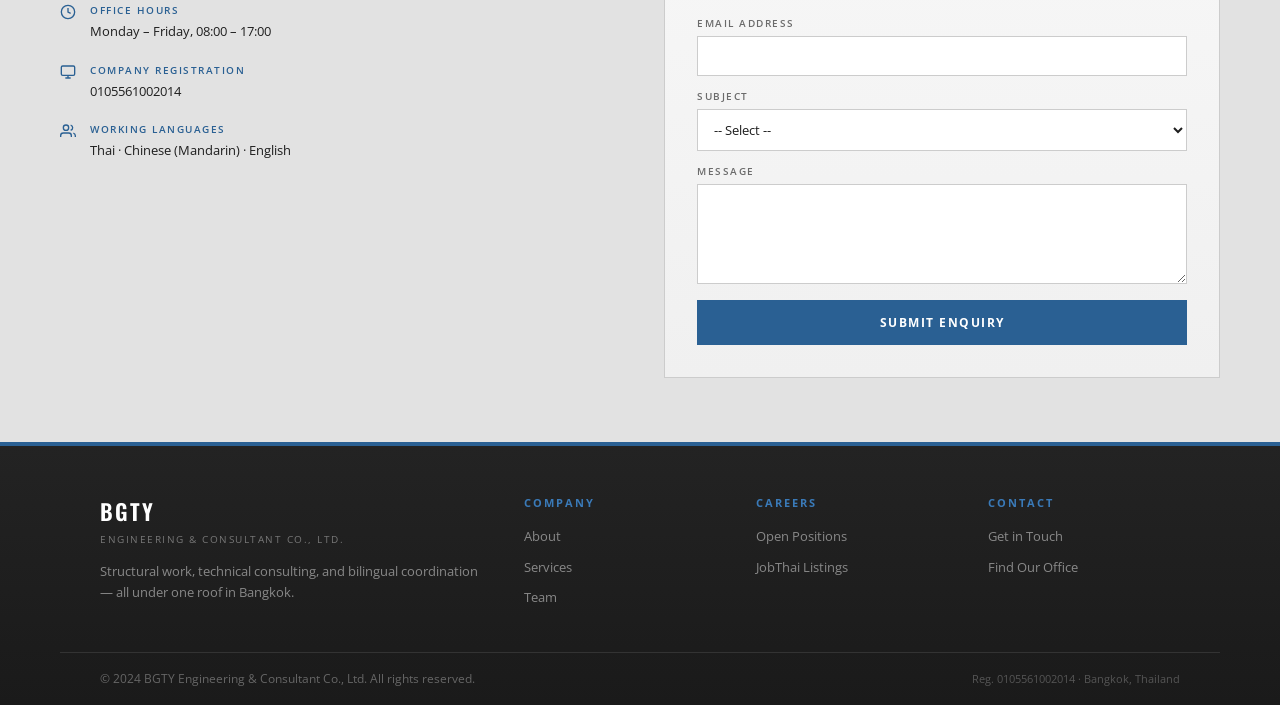
==== commit 80bf6265: "Update fmt.Println output from 'Hello' to 'Goodbye'" ====
--- a/index.html
+++ b/index.html
@@ -4,462 +4,734 @@
   <meta charset="UTF-8" />
   <meta name="viewport" content="width=device-width, initial-scale=1.0" />
   <title>BGTY Engineering & Consultant Co., Ltd.</title>
-  <link href="https://fonts.googleapis.com/css2?family=Cormorant+Garamond:ital,wght@0,300;0,400;0,600;1,400&family=DM+Sans:wght@300;400;500;600&family=Bebas+Neue&display=swap" rel="stylesheet" />
+  <link href="https://fonts.googleapis.com/css2?family=Open+Sans:wght@300;400;600;700&family=Oswald:wght@400;500;600&display=swap" rel="stylesheet" />
   <style>
     :root {
-      --navy: #0c1b30;
-      --navy-mid: #112240;
-      --navy-light: #1b3560;
-      --gold: #c9a84c;
-      --gold-light: #e2c47a;
-      --white: #f0ece3;
-      --off-white: #ddd8cc;
-      --steel: #8a9bb5;
-      --steel-light: #b4c0d2;
-    }
+      --gray-darkest: #1e1e1e;
+      --gray-dark: #2d2d2d;
+      --gray-mid: #3c3c3c;
+      --gray-body: #4a4a4a;
+      --gray-medium: #6b6b6b;
+      --gray-light: #999999;
+      --gray-border: #cccccc;
+      --gray-bg-light: #f5f5f5;
+      --gray-bg-mid: #ebebeb;
+      --gray-bg-section: #e2e2e2;
+      --white: #ffffff;
+      --accent: #2a6093;
+      --accent-dark: #1d4568;
+      --accent-light: #3a7ab8;
+      --text-dark: #1e1e1e;
+      --text-body: #3c3c3c;
+      --text-muted: #6b6b6b;
+    }
+
     *, *::before, *::after { box-sizing: border-box; margin: 0; padding: 0; }
     html { scroll-behavior: smooth; }
-    body { font-family: 'DM Sans', sans-serif; background: var(--navy); color: var(--off-white); overflow-x: hidden; }
-    ::-webkit-scrollbar { width: 3px; }
-    ::-webkit-scrollbar-thumb { background: var(--gold); }
-
-    /* ── LANGUAGE BAR ── */
+
+    body {
+      font-family: 'Open Sans', sans-serif;
+      background: var(--white);
+      color: var(--text-body);
+      font-size: 14px;
+      line-height: 1.6;
+    }
+
+    /* ── LANG BAR ── */
     .lang-bar {
-      position: fixed; top: 0; left: 0; right: 0; height: 36px;
-      background: var(--navy-mid);
-      border-bottom: 1px solid rgba(201,168,76,0.12);
-      display: flex; align-items: center; justify-content: flex-end;
-      padding: 0 60px; z-index: 1100; gap: 4px;
+      background: var(--gray-darkest);
+      height: 34px;
+      display: flex;
+      align-items: center;
+      justify-content: flex-end;
+      padding: 0 40px;
+      gap: 4px;
+      position: fixed;
+      top: 0; left: 0; right: 0;
+      z-index: 1100;
     }
     .lang-btn {
-      background: transparent; border: 1px solid transparent;
-      color: var(--steel); font-family: 'DM Sans', sans-serif;
-      font-size: 11px; letter-spacing: 1.5px; padding: 3px 10px;
-      cursor: pointer; transition: color 0.2s, border-color 0.2s;
-    }
-    .lang-btn.active { color: var(--gold); border-color: rgba(201,168,76,0.35); }
-    .lang-btn:hover { color: var(--gold); }
-    .lang-sep { color: var(--steel); font-size: 11px; }
+      background: transparent;
+      border: 1px solid transparent;
+      color: #aaa;
+      font-family: 'Open Sans', sans-serif;
+      font-size: 11px;
+      letter-spacing: 1px;
+      padding: 2px 10px;
+      cursor: pointer;
+      text-transform: uppercase;
+    }
+    .lang-btn.active { color: #fff; border-color: #555; }
+    .lang-btn:hover { color: #fff; }
+    .lang-sep { color: #555; font-size: 11px; }
 
     /* ── NAV ── */
     nav {
-      position: fixed; top: 36px; left: 0; right: 0; z-index: 1000;
-      display: flex; align-items: center; justify-content: space-between;
-      padding: 18px 60px; transition: background 0.4s, padding 0.3s;
-    }
-    nav.scrolled {
-      background: rgba(12,27,48,0.96); backdrop-filter: blur(10px);
-      padding: 12px 60px; border-bottom: 1px solid rgba(201,168,76,0.13);
-    }
-    .nav-logo { display: flex; flex-direction: column; gap: 1px; text-decoration: none; }
-    .nav-logo-main { font-family: 'Bebas Neue', sans-serif; font-size: 24px; color: var(--gold); letter-spacing: 3px; line-height: 1; }
-    .nav-logo-sub { font-size: 9px; letter-spacing: 3px; text-transform: uppercase; color: var(--steel-light); }
-    .nav-links { display: flex; gap: 32px; list-style: none; align-items: center; }
+      position: fixed;
+      top: 34px;
+      left: 0; right: 0;
+      z-index: 1000;
+      background: linear-gradient(180deg, #2d2d2d 0%, #222222 100%);
+      border-bottom: 3px solid var(--accent);
+      display: flex;
+      align-items: center;
+      justify-content: space-between;
+      padding: 0 40px;
+      height: 62px;
+    }
+    .nav-logo { display: flex; align-items: center; gap: 14px; text-decoration: none; }
+    .nav-logo-mark {
+      background: var(--accent);
+      color: #fff;
+      font-family: 'Oswald', sans-serif;
+      font-size: 22px;
+      font-weight: 600;
+      letter-spacing: 2px;
+      padding: 6px 14px;
+      line-height: 1;
+    }
+    .nav-logo-text { display: flex; flex-direction: column; }
+    .nav-logo-name {
+      font-family: 'Oswald', sans-serif;
+      font-size: 16px;
+      font-weight: 500;
+      color: #fff;
+      letter-spacing: 1px;
+      line-height: 1.2;
+    }
+    .nav-logo-sub { font-size: 10px; color: #aaa; letter-spacing: 1px; text-transform: uppercase; }
+
+    .nav-links { display: flex; list-style: none; height: 62px; }
+    .nav-links li { height: 100%; }
     .nav-links a {
-      text-decoration: none; font-size: 12px; letter-spacing: 1.5px;
-      text-transform: uppercase; color: var(--steel-light); font-weight: 500;
-      transition: color 0.2s; position: relative;
-    }
-    .nav-links a::after {
-      content: ''; position: absolute; bottom: -4px; left: 0;
-      width: 0; height: 1px; background: var(--gold); transition: width 0.3s;
-    }
-    .nav-links a:hover { color: var(--gold); }
-    .nav-links a:hover::after { width: 100%; }
-    .nav-cta { border: 1px solid var(--gold) !important; color: var(--gold) !important; padding: 7px 20px; transition: background 0.2s !important; }
-    .nav-cta:hover { background: var(--gold) !important; color: var(--navy) !important; }
-    .nav-cta::after { display: none !important; }
-
-    .hamburger { display: none; flex-direction: column; gap: 5px; cursor: pointer; }
-    .hamburger span { display: block; width: 22px; height: 2px; background: var(--gold); transition: all 0.3s; }
-    .hamburger.open span:nth-child(1) { transform: rotate(45deg) translate(5px,5px); }
+      display: flex;
+      align-items: center;
+      height: 100%;
+      padding: 0 18px;
+      text-decoration: none;
+      font-size: 12px;
+      font-weight: 600;
+      letter-spacing: 1px;
+      text-transform: uppercase;
+      color: #ccc;
+      border-bottom: 3px solid transparent;
+      margin-bottom: -3px;
+      transition: color 0.2s, border-color 0.2s, background 0.2s;
+    }
+    .nav-links a:hover { color: #fff; border-bottom-color: var(--accent); background: rgba(255,255,255,0.05); }
+    .nav-links .nav-cta a {
+      background: var(--accent);
+      color: #fff;
+      padding: 0 22px;
+      border-bottom: none;
+      margin-bottom: 0;
+    }
+    .nav-links .nav-cta a:hover { background: var(--accent-light); }
+
+    .hamburger { display: none; flex-direction: column; gap: 5px; cursor: pointer; padding: 8px; }
+    .hamburger span { display: block; width: 24px; height: 2px; background: #fff; transition: all 0.3s; }
+    .hamburger.open span:nth-child(1) { transform: rotate(45deg) translate(5px, 5px); }
     .hamburger.open span:nth-child(2) { opacity: 0; }
-    .hamburger.open span:nth-child(3) { transform: rotate(-45deg) translate(5px,-5px); }
+    .hamburger.open span:nth-child(3) { transform: rotate(-45deg) translate(5px, -5px); }
+
     .mobile-menu {
-      position: fixed; inset: 0; background: var(--navy); z-index: 999;
-      display: flex; flex-direction: column; align-items: center; justify-content: center; gap: 28px;
-      transform: translateX(100%); transition: transform 0.4s ease;
+      position: fixed;
+      inset: 0;
+      background: var(--gray-dark);
+      z-index: 999;
+      display: flex;
+      flex-direction: column;
+      align-items: center;
+      justify-content: center;
+      gap: 0;
+      transform: translateX(100%);
+      transition: transform 0.35s ease;
     }
     .mobile-menu.open { transform: translateX(0); }
-    .mobile-menu a { text-decoration: none; font-family: 'Cormorant Garamond', serif; font-size: 32px; color: var(--white); }
-    .mobile-menu a:hover { color: var(--gold); }
+    .mobile-menu a {
+      text-decoration: none;
+      font-family: 'Oswald', sans-serif;
+      font-size: 20px;
+      font-weight: 500;
+      color: #ccc;
+      letter-spacing: 2px;
+      text-transform: uppercase;
+      padding: 16px 40px;
+      width: 100%;
+      text-align: center;
+      border-bottom: 1px solid #444;
+      transition: background 0.2s, color 0.2s;
+    }
+    .mobile-menu a:first-child { border-top: 1px solid #444; }
+    .mobile-menu a:hover { background: var(--accent); color: #fff; }
 
     /* ── HERO ── */
     #hero {
-      min-height: 100vh; display: flex; align-items: center;
-      padding: 140px 60px 80px; position: relative; overflow: hidden;
-    }
-    .hero-bg {
-      position: absolute; inset: 0;
-      background: linear-gradient(135deg, #0c1b30 0%, #0e2244 55%, #0c1b30 100%);
-    }
-    .hero-grid {
-      position: absolute; inset: 0;
-      background-image: linear-gradient(rgba(201,168,76,0.035) 1px, transparent 1px), linear-gradient(90deg, rgba(201,168,76,0.035) 1px, transparent 1px);
-      background-size: 72px 72px; animation: drift 25s linear infinite;
-    }
-    @keyframes drift { to { background-position: 72px 72px; } }
-    .hero-glow {
-      position: absolute; right: 10%; top: 50%; transform: translateY(-50%);
-      width: 500px; height: 500px;
-      background: radial-gradient(circle, rgba(201,168,76,0.05) 0%, transparent 70%);
-      pointer-events: none;
-    }
-    .hero-content { position: relative; z-index: 2; max-width: 680px; }
-    .hero-tag {
-      display: inline-flex; align-items: center; gap: 10px;
-      font-size: 11px; letter-spacing: 3px; text-transform: uppercase;
-      color: var(--gold); margin-bottom: 24px;
-      opacity: 0; animation: fadeUp 0.7s 0.2s forwards;
-    }
-    .hero-tag::before { content: ''; width: 28px; height: 1px; background: var(--gold); }
+      margin-top: 96px;
+      background: linear-gradient(135deg, #2d2d2d 0%, #3c3c3c 40%, #1e1e1e 100%);
+      padding: 70px 40px 60px;
+      position: relative;
+      overflow: hidden;
+    }
+    .hero-stripe {
+      position: absolute;
+      top: 0; left: 0; bottom: 0;
+      width: 6px;
+      background: var(--accent);
+    }
+    .hero-inner { max-width: 1160px; margin: 0 auto; display: grid; grid-template-columns: 1fr 340px; gap: 60px; align-items: center; }
+    .hero-eyebrow {
+      font-size: 11px;
+      letter-spacing: 2px;
+      text-transform: uppercase;
+      color: var(--accent-light);
+      margin-bottom: 14px;
+      display: flex;
+      align-items: center;
+      gap: 10px;
+    }
+    .hero-eyebrow::before { content: ''; display: block; width: 30px; height: 1px; background: var(--accent-light); }
     h1.hero-title {
-      font-family: 'Cormorant Garamond', serif;
-      font-size: clamp(48px, 6.5vw, 88px); font-weight: 300; line-height: 1.05; color: var(--white);
-      margin-bottom: 20px; opacity: 0; animation: fadeUp 0.7s 0.35s forwards;
-    }
-    h1.hero-title strong { font-weight: 600; color: var(--gold); display: block; }
+      font-family: 'Oswald', sans-serif;
+      font-size: clamp(32px, 4vw, 52px);
+      font-weight: 600;
+      color: #fff;
+      line-height: 1.1;
+      margin-bottom: 16px;
+      text-transform: uppercase;
+      letter-spacing: 1px;
+    }
+    h1.hero-title span.accent { color: var(--accent-light); }
     .hero-desc {
-      font-size: 15px; line-height: 1.8; color: var(--steel-light);
-      max-width: 500px; margin-bottom: 40px;
-      opacity: 0; animation: fadeUp 0.7s 0.5s forwards;
-    }
-    .hero-btns { display: flex; gap: 16px; flex-wrap: wrap; opacity: 0; animation: fadeUp 0.7s 0.65s forwards; }
-    .hero-stats {
-      display: flex; gap: 48px; flex-wrap: wrap; margin-top: 56px;
-      opacity: 0; animation: fadeUp 0.7s 0.85s forwards;
-    }
-    .stat-num { font-family: 'Bebas Neue', sans-serif; font-size: 40px; color: var(--gold); line-height: 1; }
-    .stat-label { font-size: 10px; letter-spacing: 2px; text-transform: uppercase; color: var(--steel); margin-top: 3px; }
-
-    @keyframes fadeUp { from { opacity:0; transform:translateY(24px); } to { opacity:1; transform:translateY(0); } }
-
-    .btn-gold {
-      display: inline-flex; align-items: center; gap: 8px;
-      background: var(--gold); color: var(--navy); text-decoration: none;
-      font-size: 12px; font-weight: 600; letter-spacing: 1.5px; text-transform: uppercase;
-      padding: 14px 32px; transition: background 0.2s, transform 0.2s;
-    }
-    .btn-gold:hover { background: var(--gold-light); transform: translateY(-2px); }
-    .btn-border {
-      display: inline-flex; align-items: center; gap: 8px;
-      border: 1px solid rgba(201,168,76,0.4); color: var(--off-white); text-decoration: none;
-      font-size: 12px; letter-spacing: 1.5px; text-transform: uppercase;
-      padding: 14px 32px; transition: border-color 0.2s, transform 0.2s;
-    }
-    .btn-border:hover { border-color: var(--gold); color: var(--gold); transform: translateY(-2px); }
+      font-size: 14px;
+      color: #bbb;
+      line-height: 1.75;
+      margin-bottom: 28px;
+      max-width: 520px;
+    }
+    .hero-btns { display: flex; gap: 12px; flex-wrap: wrap; margin-bottom: 24px; }
+    .btn-primary {
+      background: var(--accent);
+      color: #fff;
+      text-decoration: none;
+      font-size: 12px;
+      font-weight: 700;
+      letter-spacing: 1.5px;
+      text-transform: uppercase;
+      padding: 12px 26px;
+      display: inline-block;
+      border: 2px solid var(--accent);
+      transition: background 0.2s;
+    }
+    .btn-primary:hover { background: var(--accent-dark); border-color: var(--accent-dark); }
+    .btn-outline {
+      background: transparent;
+      color: #ccc;
+      text-decoration: none;
+      font-size: 12px;
+      font-weight: 700;
+      letter-spacing: 1.5px;
+      text-transform: uppercase;
+      padding: 12px 26px;
+      display: inline-block;
+      border: 2px solid #666;
+      transition: border-color 0.2s, color 0.2s;
+    }
+    .btn-outline:hover { border-color: #aaa; color: #fff; }
+
+    .hero-hiring {
+      display: flex;
+      align-items: center;
+      gap: 10px;
+      flex-wrap: wrap;
+    }
+    .hero-hiring-label { font-size: 11px; letter-spacing: 1px; text-transform: uppercase; color: #777; }
+    .hero-hiring a { font-size: 12px; color: var(--accent-light); text-decoration: none; border-bottom: 1px solid rgba(58,122,184,0.4); }
+    .hero-hiring a:hover { color: #fff; border-color: #fff; }
+    .hero-hiring-sep { color: #555; }
+
+    .hero-stats-box {
+      background: linear-gradient(180deg, #f5f5f5 0%, #e8e8e8 100%);
+      border-top: 4px solid var(--accent);
+      padding: 32px 28px;
+    }
+    .hero-stat { margin-bottom: 24px; }
+    .hero-stat:last-child { margin-bottom: 0; }
+    .stat-num {
+      font-family: 'Oswald', sans-serif;
+      font-size: 42px;
+      font-weight: 600;
+      color: var(--gray-darkest);
+      line-height: 1;
+      display: block;
+    }
+    .stat-label { font-size: 11px; letter-spacing: 1.5px; text-transform: uppercase; color: var(--gray-medium); margin-top: 2px; }
+    .stat-divider { height: 1px; background: #ccc; margin: 20px 0; }
 
     /* ── SECTIONS ── */
-    .section { padding: 100px 60px; }
-    .section.bg-mid { background: var(--navy-mid); }
-    .section-inner { max-width: 1240px; margin: 0 auto; }
-
-    .label {
-      display: inline-flex; align-items: center; gap: 10px;
-      font-size: 10px; letter-spacing: 3.5px; text-transform: uppercase;
-      color: var(--gold); margin-bottom: 20px;
-    }
-    .label::before { content: ''; width: 22px; height: 1px; background: var(--gold); }
+    .section { padding: 64px 40px; }
+    .section.bg-gray { background: var(--gray-bg-light); }
+    .section.bg-mid { background: var(--gray-bg-section); }
+    .section-inner { max-width: 1160px; margin: 0 auto; }
+
+    .section-header { margin-bottom: 36px; }
+    .eyebrow {
+      font-size: 11px;
+      letter-spacing: 2px;
+      text-transform: uppercase;
+      color: var(--accent);
+      font-weight: 600;
+      display: flex;
+      align-items: center;
+      gap: 10px;
+      margin-bottom: 8px;
+    }
+    .eyebrow::before { content: ''; display: block; width: 24px; height: 2px; background: var(--accent); }
     h2.sec-title {
-      font-family: 'Cormorant Garamond', serif;
-      font-size: clamp(32px, 3.5vw, 50px); font-weight: 300; color: var(--white); line-height: 1.1; margin-bottom: 20px;
-    }
-    h2.sec-title em { font-style: italic; color: var(--gold); }
+      font-family: 'Oswald', sans-serif;
+      font-size: clamp(24px, 3vw, 36px);
+      font-weight: 500;
+      color: var(--gray-darkest);
+      text-transform: uppercase;
+      letter-spacing: 1px;
+      line-height: 1.15;
+    }
+    .sec-divider { width: 50px; height: 3px; background: var(--accent); margin-top: 14px; }
 
     /* ── ABOUT ── */
-    .about-grid { display: grid; grid-template-columns: 1fr 1fr; gap: 80px; align-items: start; }
-    .about-text p { font-size: 15px; line-height: 1.85; color: var(--steel-light); margin-bottom: 18px; }
+    .about-grid { display: grid; grid-template-columns: 1fr 360px; gap: 56px; align-items: start; }
+    .about-text p { font-size: 14px; line-height: 1.8; color: var(--text-body); margin-bottom: 16px; }
     .info-card {
-      background: var(--navy-mid); border: 1px solid rgba(201,168,76,0.12);
-      padding: 40px; position: relative;
-    }
-    .info-card::before {
-      content: ''; position: absolute; top: -1px; left: -1px;
-      width: 36px; height: 36px; border-top: 2px solid var(--gold); border-left: 2px solid var(--gold);
-    }
-    .info-card::after {
-      content: ''; position: absolute; bottom: -1px; right: -1px;
-      width: 36px; height: 36px; border-bottom: 2px solid var(--gold); border-right: 2px solid var(--gold);
-    }
-    .reg-label { font-size: 10px; letter-spacing: 2px; text-transform: uppercase; color: var(--steel); margin-bottom: 4px; }
-    .reg-num { font-family: 'Bebas Neue', sans-serif; font-size: 20px; color: var(--gold-light); letter-spacing: 2px; margin-bottom: 28px; }
-    .info-row { display: flex; gap: 14px; margin-bottom: 22px; align-items: flex-start; }
-    .info-icon { color: var(--gold); flex-shrink: 0; margin-top: 2px; }
-    .info-key { font-size: 10px; letter-spacing: 2px; text-transform: uppercase; color: var(--steel); margin-bottom: 3px; }
-    .info-val { font-size: 14px; color: var(--white); line-height: 1.55; }
+      background: linear-gradient(180deg, #fff 0%, #f5f5f5 100%);
+      border: 1px solid var(--gray-border);
+      border-top: 4px solid var(--accent);
+      padding: 28px;
+    }
+    .reg-label { font-size: 10px; letter-spacing: 2px; text-transform: uppercase; color: var(--gray-medium); margin-bottom: 4px; }
+    .reg-num { font-family: 'Oswald', sans-serif; font-size: 18px; color: var(--accent-dark); letter-spacing: 1px; margin-bottom: 22px; border-bottom: 1px solid #ddd; padding-bottom: 16px; }
+    .info-row { display: flex; gap: 12px; margin-bottom: 18px; align-items: flex-start; }
+    .info-icon { color: var(--accent); flex-shrink: 0; margin-top: 2px; }
+    .info-key { font-size: 10px; letter-spacing: 1.5px; text-transform: uppercase; color: var(--gray-medium); margin-bottom: 2px; }
+    .info-val { font-size: 13px; color: var(--text-dark); line-height: 1.55; }
 
     /* ── SERVICES ── */
-    .services-grid { display: grid; grid-template-columns: repeat(3, 1fr); gap: 2px; margin-top: 56px; }
+    .services-grid { display: grid; grid-template-columns: repeat(3, 1fr); gap: 2px; background: #ccc; }
     .svc-card {
-      background: var(--navy); border: 1px solid rgba(201,168,76,0.07);
-      padding: 40px 32px; position: relative; overflow: hidden;
-      transition: border-color 0.3s, transform 0.25s;
-    }
-    .svc-card::after {
-      content: ''; position: absolute; bottom: 0; left: 0;
-      width: 100%; height: 2px; background: var(--gold);
-      transform: scaleX(0); transform-origin: left; transition: transform 0.35s;
-    }
-    .svc-card:hover { border-color: rgba(201,168,76,0.2); transform: translateY(-4px); }
-    .svc-card:hover::after { transform: scaleX(1); }
+      background: #fff;
+      padding: 30px 24px;
+      position: relative;
+      transition: background 0.2s;
+      border-top: 3px solid transparent;
+    }
+    .svc-card:hover { background: #f9f9f9; border-top-color: var(--accent); }
     .svc-num {
-      font-family: 'Bebas Neue', sans-serif; font-size: 60px;
-      color: rgba(201,168,76,0.05); line-height: 1;
-      position: absolute; top: 12px; right: 20px; transition: color 0.3s;
-    }
-    .svc-card:hover .svc-num { color: rgba(201,168,76,0.1); }
-    .svc-icon { color: var(--gold); margin-bottom: 22px; }
-    .svc-name { font-family: 'Cormorant Garamond', serif; font-size: 22px; font-weight: 600; color: var(--white); margin-bottom: 12px; }
-    .svc-desc { font-size: 13px; line-height: 1.78; color: var(--steel); }
-
-    /* ── WHY US ── */
-    .why-grid { display: grid; grid-template-columns: repeat(4, 1fr); gap: 2px; margin-top: 56px; }
-    .why-card {
-      padding: 40px 28px; text-align: center;
-      border: 1px solid rgba(201,168,76,0.07); background: var(--navy);
-      transition: border-color 0.3s;
-    }
-    .why-card:hover { border-color: rgba(201,168,76,0.2); }
-    .why-icon { color: var(--gold); margin: 0 auto 20px; display: block; }
-    .why-title { font-family: 'Cormorant Garamond', serif; font-size: 20px; font-weight: 600; color: var(--white); margin-bottom: 10px; }
-    .why-desc { font-size: 13px; line-height: 1.75; color: var(--steel); }
+      font-family: 'Oswald', sans-serif;
+      font-size: 11px;
+      font-weight: 600;
+      letter-spacing: 2px;
+      color: var(--accent);
+      margin-bottom: 14px;
+      display: block;
+    }
+    .svc-icon { color: var(--gray-medium); margin-bottom: 14px; }
+    .svc-name { font-family: 'Oswald', sans-serif; font-size: 16px; font-weight: 500; color: var(--gray-darkest); margin-bottom: 10px; text-transform: uppercase; letter-spacing: 0.5px; }
+    .svc-desc { font-size: 13px; line-height: 1.7; color: var(--gray-body); }
+
+    /* ── TEAM ── */
+    .team-group-title {
+      font-family: 'Oswald', sans-serif;
+      font-size: 13px;
+      font-weight: 600;
+      letter-spacing: 2px;
+      text-transform: uppercase;
+      color: #fff;
+      background: var(--gray-dark);
+      padding: 10px 18px;
+      margin-bottom: 2px;
+      border-left: 4px solid var(--accent);
+    }
+    .team-grid { display: grid; grid-template-columns: repeat(4, 1fr); gap: 2px; background: #ccc; margin-bottom: 24px; }
+    .team-card {
+      background: #fff;
+      padding: 18px 16px;
+      display: flex;
+      align-items: center;
+      gap: 14px;
+      transition: background 0.2s;
+    }
+    .team-card:hover { background: #f5f5f5; }
+    .team-avatar {
+      width: 44px;
+      height: 44px;
+      background: linear-gradient(135deg, var(--gray-dark) 0%, var(--gray-mid) 100%);
+      color: #fff;
+      font-family: 'Oswald', sans-serif;
+      font-size: 14px;
+      font-weight: 600;
+      display: flex;
+      align-items: center;
+      justify-content: center;
+      flex-shrink: 0;
+      letter-spacing: 1px;
+    }
+    .team-name { font-family: 'Oswald', sans-serif; font-size: 15px; font-weight: 500; color: var(--gray-darkest); line-height: 1.2; margin-bottom: 3px; }
+    .team-role { font-size: 11px; color: var(--gray-medium); line-height: 1.4; }
 
     /* ── CAREERS ── */
-    .careers-layout { display: grid; grid-template-columns: 1fr 1.8fr; gap: 72px; align-items: start; }
-    .careers-text p { font-size: 15px; line-height: 1.85; color: var(--steel-light); margin-bottom: 28px; }
-    .benefits { list-style: none; margin-top: 4px; }
+    .careers-layout { display: grid; grid-template-columns: 340px 1fr; gap: 48px; }
+    .careers-left p { font-size: 14px; line-height: 1.8; color: var(--text-body); margin-bottom: 20px; }
+    .benefits-title {
+      font-family: 'Oswald', sans-serif;
+      font-size: 13px;
+      letter-spacing: 1.5px;
+      text-transform: uppercase;
+      color: var(--gray-darkest);
+      margin-bottom: 10px;
+      font-weight: 600;
+    }
+    .benefits { list-style: none; }
     .benefits li {
-      font-size: 13px; color: var(--steel); padding: 9px 0;
-      border-bottom: 1px solid rgba(255,255,255,0.04);
-      display: flex; align-items: center; gap: 10px;
-    }
-    .benefits li::before { content: '✦'; color: var(--gold); font-size: 9px; }
-    .job-list { display: flex; flex-direction: column; gap: 2px; }
+      font-size: 13px;
+      color: var(--gray-body);
+      padding: 8px 0 8px 20px;
+      border-bottom: 1px solid #e0e0e0;
+      position: relative;
+    }
+    .benefits li::before { content: '■'; position: absolute; left: 0; color: var(--accent); font-size: 8px; top: 10px; }
+
+    .job-list { display: flex; flex-direction: column; gap: 2px; background: #ccc; }
     .job-card {
-      background: var(--navy); border: 1px solid rgba(201,168,76,0.08);
-      padding: 28px 32px; display: flex; justify-content: space-between; align-items: center;
-      transition: border-color 0.25s, transform 0.2s;
-    }
-    .job-card:hover { border-color: rgba(201,168,76,0.22); transform: translateX(4px); }
-    .job-title { font-family: 'Cormorant Garamond', serif; font-size: 20px; font-weight: 600; color: var(--white); margin-bottom: 6px; }
-    .job-meta { font-size: 12px; color: var(--steel); display: flex; gap: 18px; flex-wrap: wrap; }
+      background: #fff;
+      padding: 20px 24px;
+      display: flex;
+      justify-content: space-between;
+      align-items: center;
+      transition: background 0.2s;
+      border-left: 4px solid transparent;
+    }
+    .job-card:hover { background: #f9f9f9; border-left-color: var(--accent); }
+    .job-title { font-family: 'Oswald', sans-serif; font-size: 17px; font-weight: 500; color: var(--gray-darkest); margin-bottom: 5px; }
+    .job-meta { font-size: 12px; color: var(--gray-medium); display: flex; gap: 16px; }
     .job-badge {
-      font-size: 10px; letter-spacing: 1.5px; text-transform: uppercase;
-      padding: 5px 14px; border: 1px solid rgba(201,168,76,0.3); color: var(--gold); white-space: nowrap;
-    }
-    .job-open-call {
-      padding: 26px 32px; border: 1px dashed rgba(201,168,76,0.2);
-      background: rgba(201,168,76,0.02); text-align: center; margin-top: 2px;
-    }
-    .job-open-call p { font-size: 13px; color: var(--steel); margin-bottom: 14px; }
+      font-size: 10px;
+      letter-spacing: 1px;
+      text-transform: uppercase;
+      font-weight: 700;
+      color: #fff;
+      background: var(--accent);
+      padding: 4px 12px;
+      white-space: nowrap;
+      flex-shrink: 0;
+    }
+    .open-call {
+      background: #fff;
+      padding: 20px 24px;
+      border-left: 4px solid var(--gray-border);
+      display: flex;
+      justify-content: space-between;
+      align-items: center;
+      gap: 20px;
+    }
+    .open-call p { font-size: 13px; color: var(--gray-medium); }
+    .apply-box {
+      background: linear-gradient(135deg, #e8eef4 0%, #dde6ef 100%);
+      border: 1px solid #c0cdd8;
+      border-top: 4px solid var(--accent);
+      padding: 24px;
+      margin-top: 2px;
+    }
+    .apply-title { font-family: 'Oswald', sans-serif; font-size: 16px; font-weight: 500; color: var(--gray-darkest); margin-bottom: 6px; text-transform: uppercase; }
+    .apply-sub { font-size: 13px; color: var(--gray-body); margin-bottom: 16px; }
+    .apply-links { display: flex; gap: 10px; flex-wrap: wrap; }
+    .btn-sm {
+      font-size: 11px;
+      font-weight: 700;
+      letter-spacing: 1px;
+      text-transform: uppercase;
+      padding: 9px 18px;
+      text-decoration: none;
+      display: inline-block;
+      border: 2px solid var(--accent);
+      color: var(--accent);
+      background: transparent;
+      transition: background 0.2s, color 0.2s;
+    }
+    .btn-sm:hover { background: var(--accent); color: #fff; }
+    .btn-sm-ghost { border-color: var(--gray-border); color: var(--gray-medium); }
+    .btn-sm-ghost:hover { background: var(--gray-border); color: var(--gray-dark); }
 
     /* ── CONTACT ── */
-    .contact-layout { display: grid; grid-template-columns: 1fr 1.2fr; gap: 72px; }
-    .contact-info p { font-size: 15px; line-height: 1.85; color: var(--steel-light); margin-bottom: 36px; }
-    .contact-row { display: flex; gap: 16px; margin-bottom: 26px; align-items: flex-start; }
-    .contact-icon { color: var(--gold); flex-shrink: 0; margin-top: 2px; }
-    .contact-key { font-size: 10px; letter-spacing: 2px; text-transform: uppercase; color: var(--gold); margin-bottom: 4px; }
-    .contact-val { font-size: 14px; color: var(--white); line-height: 1.6; }
+    .contact-layout { display: grid; grid-template-columns: 1fr 1fr; gap: 48px; }
+    .contact-info p { font-size: 14px; line-height: 1.8; color: var(--text-body); margin-bottom: 28px; }
+    .contact-row { display: flex; gap: 14px; margin-bottom: 20px; }
+    .contact-icon { color: var(--accent); flex-shrink: 0; margin-top: 2px; }
+    .contact-key { font-size: 10px; letter-spacing: 1.5px; text-transform: uppercase; color: var(--accent); margin-bottom: 3px; font-weight: 600; }
+    .contact-val { font-size: 13px; color: var(--text-dark); line-height: 1.6; }
+
     .contact-form {
-      background: var(--navy-mid); border: 1px solid rgba(201,168,76,0.1);
-      padding: 44px; position: relative;
-    }
-    .contact-form::before {
-      content: ''; position: absolute; top: -1px; left: -1px;
-      width: 36px; height: 36px; border-top: 2px solid var(--gold); border-left: 2px solid var(--gold);
-    }
-    .form-title { font-family: 'Cormorant Garamond', serif; font-size: 24px; font-weight: 300; color: var(--white); margin-bottom: 28px; }
-    .form-row { display: grid; grid-template-columns: 1fr 1fr; gap: 14px; margin-bottom: 14px; }
-    .form-group { display: flex; flex-direction: column; gap: 7px; margin-bottom: 14px; }
-    .form-label { font-size: 10px; letter-spacing: 2px; text-transform: uppercase; color: var(--steel); }
+      background: linear-gradient(180deg, #f8f8f8 0%, #f0f0f0 100%);
+      border: 1px solid var(--gray-border);
+      border-top: 4px solid var(--accent);
+      padding: 32px;
+    }
+    .form-title { font-family: 'Oswald', sans-serif; font-size: 18px; font-weight: 500; color: var(--gray-darkest); margin-bottom: 22px; text-transform: uppercase; }
+    .form-row { display: grid; grid-template-columns: 1fr 1fr; gap: 12px; margin-bottom: 12px; }
+    .form-group { display: flex; flex-direction: column; gap: 5px; margin-bottom: 12px; }
+    .form-label { font-size: 10px; letter-spacing: 1.5px; text-transform: uppercase; color: var(--gray-medium); font-weight: 600; }
     .form-input, .form-select, .form-textarea {
-      background: rgba(255,255,255,0.03); border: 1px solid rgba(201,168,76,0.13);
-      color: var(--white); font-family: 'DM Sans', sans-serif;
-      font-size: 14px; padding: 12px 16px; outline: none; width: 100%; transition: border-color 0.2s;
-    }
-    .form-input:focus, .form-select:focus, .form-textarea:focus { border-color: rgba(201,168,76,0.4); }
-    .form-select option { background: var(--navy-mid); }
-    .form-textarea { resize: vertical; min-height: 110px; }
+      background: #fff;
+      border: 1px solid var(--gray-border);
+      color: var(--text-dark);
+      font-family: 'Open Sans', sans-serif;
+      font-size: 13px;
+      padding: 10px 12px;
+      outline: none;
+      width: 100%;
+      transition: border-color 0.2s;
+    }
+    .form-input:focus, .form-select:focus, .form-textarea:focus { border-color: var(--accent); }
+    .form-textarea { resize: vertical; min-height: 100px; }
     .form-submit {
-      width: 100%; background: var(--gold); color: var(--navy); border: none;
-      font-family: 'DM Sans', sans-serif; font-size: 12px; font-weight: 600;
-      letter-spacing: 2px; text-transform: uppercase; padding: 16px;
-      cursor: pointer; transition: background 0.2s, transform 0.2s; margin-top: 6px;
-    }
-    .form-submit:hover { background: var(--gold-light); transform: translateY(-1px); }
-    .form-success { display: none; text-align: center; padding: 18px; color: var(--gold); font-size: 13px; }
+      width: 100%;
+      background: var(--accent);
+      color: #fff;
+      border: none;
+      font-family: 'Open Sans', sans-serif;
+      font-size: 12px;
+      font-weight: 700;
+      letter-spacing: 1.5px;
+      text-transform: uppercase;
+      padding: 14px;
+      cursor: pointer;
+      transition: background 0.2s;
+      margin-top: 4px;
+    }
+    .form-submit:hover { background: var(--accent-dark); }
 
     /* ── FOOTER ── */
-    footer { background: #081524; border-top: 1px solid rgba(201,168,76,0.1); padding: 56px 60px 36px; }
-    .footer-top { display: grid; grid-template-columns: 2fr 1fr 1fr 1fr; gap: 48px; margin-bottom: 52px; }
-    .footer-logo { font-family: 'Bebas Neue', sans-serif; font-size: 26px; color: var(--gold); letter-spacing: 3px; margin-bottom: 4px; }
-    .footer-sub { font-size: 10px; letter-spacing: 2px; text-transform: uppercase; color: var(--steel); margin-bottom: 16px; }
-    .footer-tagline { font-family: 'Cormorant Garamond', serif; font-size: 15px; font-style: italic; color: var(--steel); line-height: 1.6; max-width: 260px; }
-    .footer-col-title { font-size: 10px; letter-spacing: 3px; text-transform: uppercase; color: var(--gold); margin-bottom: 18px; }
+    footer {
+      background: linear-gradient(180deg, #232323 0%, #1a1a1a 100%);
+      border-top: 4px solid var(--accent);
+    }
+    .footer-top { max-width: 1160px; margin: 0 auto; padding: 48px 40px 36px; display: grid; grid-template-columns: 2fr 1fr 1fr 1fr; gap: 40px; }
+    .footer-logo { font-family: 'Oswald', sans-serif; font-size: 22px; font-weight: 600; color: #fff; letter-spacing: 2px; margin-bottom: 2px; }
+    .footer-sub { font-size: 10px; letter-spacing: 1.5px; text-transform: uppercase; color: #777; margin-bottom: 14px; }
+    .footer-tagline { font-size: 13px; color: #888; line-height: 1.65; }
+    .footer-col-title { font-size: 11px; letter-spacing: 2px; text-transform: uppercase; color: var(--accent-light); font-weight: 700; margin-bottom: 14px; }
     .footer-links { list-style: none; }
-    .footer-links li { margin-bottom: 10px; }
-    .footer-links a { text-decoration: none; font-size: 13px; color: var(--steel); transition: color 0.2s; }
-    .footer-links a:hover { color: var(--off-white); }
+    .footer-links li { margin-bottom: 8px; }
+    .footer-links a { text-decoration: none; font-size: 13px; color: #888; transition: color 0.2s; }
+    .footer-links a:hover { color: #ddd; }
     .footer-bottom {
-      display: flex; justify-content: space-between; align-items: center;
-      padding-top: 28px; border-top: 1px solid rgba(255,255,255,0.05);
-    }
-    .footer-copy { font-size: 12px; color: var(--steel); }
-    .footer-reg { font-size: 11px; color: var(--steel); }
-
-    /* ── REVEAL ── */
-    .reveal { opacity: 0; transform: translateY(28px); transition: opacity 0.7s, transform 0.7s; }
-    .reveal.visible { opacity: 1; transform: translateY(0); }
+      border-top: 1px solid #333;
+      padding: 16px 40px;
+      max-width: 1160px;
+      margin: 0 auto;
+      display: flex;
+      justify-content: space-between;
+      align-items: center;
+    }
+    .footer-copy { font-size: 12px; color: #666; }
+    .footer-reg { font-size: 11px; color: #555; }
+
+    /* ── BREADCRUMB BAR (section accents) ── */
+    .section-bar {
+      background: var(--gray-dark);
+      padding: 0 40px;
+    }
+    .section-bar-inner {
+      max-width: 1160px;
+      margin: 0 auto;
+      padding: 10px 0;
+      display: flex;
+      align-items: center;
+      gap: 12px;
+    }
+    .section-bar-label {
+      font-family: 'Oswald', sans-serif;
+      font-size: 11px;
+      letter-spacing: 2px;
+      text-transform: uppercase;
+      color: #aaa;
+    }
+    .section-bar-title {
+      font-family: 'Oswald', sans-serif;
+      font-size: 13px;
+      font-weight: 600;
+      letter-spacing: 1px;
+      text-transform: uppercase;
+      color: #fff;
+    }
+    .section-bar-sep { color: #555; font-size: 12px; }
 
     /* ── LANGUAGE SYSTEM ── */
-    [data-en], [data-zh] { display: none; }
+    [data-en], [data-zh], [data-th] { display: none; }
     body.lang-en [data-en] { display: block; }
     body.lang-zh [data-zh] { display: block; }
-    /* inline spans */
-    span[data-en], span[data-zh] { display: none; }
+    body.lang-th [data-th] { display: block; }
+    span[data-en], span[data-zh], span[data-th] { display: none; }
     body.lang-en span[data-en] { display: inline; }
     body.lang-zh span[data-zh] { display: inline; }
-    /* links */
-    a[data-en], a[data-zh] { display: none; }
+    body.lang-th span[data-th] { display: inline; }
+    a[data-en], a[data-zh], a[data-th] { display: none; }
     body.lang-en a[data-en] { display: inline-flex; }
     body.lang-zh a[data-zh] { display: inline-flex; }
+    body.lang-th a[data-th] { display: inline-flex; }
+    div[data-en], div[data-zh], div[data-th] { display: none; }
+    body.lang-en div[data-en] { display: block; }
+    body.lang-zh div[data-zh] { display: block; }
+    body.lang-th div[data-th] { display: block; }
 
     /* ── RESPONSIVE ── */
-    @media (max-width: 1080px) {
-      .about-grid { grid-template-columns: 1fr; gap: 48px; }
-      .services-grid { grid-template-columns: 1fr 1fr; }
-      .why-grid { grid-template-columns: 1fr 1fr; }
+    @media (max-width: 1024px) {
+      .about-grid { grid-template-columns: 1fr; gap: 32px; }
+      .services-grid { grid-template-columns: repeat(2, 1fr); }
+      .team-grid { grid-template-columns: repeat(2, 1fr); }
       .footer-top { grid-template-columns: 1fr 1fr; }
     }
+
     @media (max-width: 768px) {
-      nav { padding: 14px 24px; }
-      nav.scrolled { padding: 10px 24px; }
-      .lang-bar { padding: 0 24px; }
+      nav { padding: 0 20px; }
+      .lang-bar { padding: 0 20px; }
       .nav-links { display: none; }
       .hamburger { display: flex; }
-      .section { padding: 72px 24px; }
-      #hero { padding: 130px 24px 72px; }
-      .hero-stats { gap: 24px; }
-      .services-grid, .why-grid { grid-template-columns: 1fr; }
+      .section { padding: 48px 20px; }
+      .section-bar { padding: 0 20px; }
+      #hero { padding: 48px 20px 40px; }
+      .hero-inner { grid-template-columns: 1fr; gap: 32px; }
+      .hero-stats-box { display: grid; grid-template-columns: repeat(3, 1fr); gap: 0; }
+      .hero-stat { margin-bottom: 0; padding: 20px; border-right: 1px solid #ccc; }
+      .hero-stat:last-child { border-right: none; }
+      .stat-divider { display: none; }
       .careers-layout { grid-template-columns: 1fr; }
       .contact-layout { grid-template-columns: 1fr; }
-      .footer-top { grid-template-columns: 1fr; gap: 28px; }
-      .footer-bottom { flex-direction: column; gap: 10px; text-align: center; }
+      .footer-top { grid-template-columns: 1fr; gap: 28px; padding: 32px 20px 24px; }
+      .footer-bottom { flex-direction: column; gap: 8px; padding: 14px 20px; text-align: center; }
       .form-row { grid-template-columns: 1fr; }
-      .contact-form { padding: 28px 24px; }
-      .info-card { padding: 28px 24px; }
+      .open-call { flex-direction: column; align-items: flex-start; }
+    }
+
+    @media (max-width: 600px) {
+      nav { height: 56px; }
+      #hero { margin-top: 90px; }
+      .services-grid { grid-template-columns: 1fr; }
+      .team-grid { grid-template-columns: 1fr; }
+      .hero-stats-box { grid-template-columns: 1fr; }
+      .hero-stat { border-right: none; border-bottom: 1px solid #ccc; }
+      .hero-stat:last-child { border-bottom: none; }
     }
   </style>
 </head>
 <body class="lang-en">
 
-<!-- LANG BAR -->
-<div class="lang-bar">
-  <button class="lang-btn active" onclick="setLang('en')" id="btn-en">EN</button>
-  <span class="lang-sep">|</span>
-  <button class="lang-btn" onclick="setLang('zh')" id="btn-zh">中文</button>
-</div>
-
-<!-- NAV -->
-<nav id="mainNav">
-  <a href="#" class="nav-logo">
-    <div class="nav-logo-main">BGTY</div>
-    <div class="nav-logo-sub">Engineering &amp; Consultant</div>
-  </a>
-  <ul class="nav-links">
-    <li>
-      <a href="#about" data-en>About</a>
-      <a href="#about" data-zh>关于我们</a>
-    </li>
-    <li>
-      <a href="#services" data-en>Services</a>
-      <a href="#services" data-zh>服务</a>
-    </li>
-    <li>
-      <a href="#why" data-en>Why Us</a>
-      <a href="#why" data-zh>为何选择我们</a>
-    </li>
-    <li>
-      <a href="#careers" data-en>Careers</a>
-      <a href="#careers" data-zh>招聘</a>
-    </li>
-    <li>
-      <a href="#contact" class="nav-cta" data-en>Contact</a>
-      <a href="#contact" class="nav-cta" data-zh>联系我们</a>
-    </li>
-  </ul>
-  <div class="hamburger" id="hamburger"><span></span><span></span><span></span></div>
-</nav>
-
-<!-- MOBILE MENU -->
-<div class="mobile-menu" id="mobileMenu">
-  <a href="#about" class="mm-link"><span data-en>About</span><span data-zh>关于我们</span></a>
-  <a href="#services" class="mm-link"><span data-en>Services</span><span data-zh>服务</span></a>
-  <a href="#why" class="mm-link"><span data-en>Why Us</span><span data-zh>为何选择我们</span></a>
-  <a href="#careers" class="mm-link"><span data-en>Careers</span><span data-zh>招聘</span></a>
-  <a href="#contact" class="mm-link"><span data-en>Contact</span><span data-zh>联系我们</span></a>
-</div>
-
-<!-- HERO -->
-<section id="hero">
-  <div class="hero-bg"></div>
-  <div class="hero-grid"></div>
-  <div class="hero-glow"></div>
-  <div class="hero-content">
-
-    <div class="hero-tag">
-      <span data-en>Bangkok, Thailand · Est. 2018</span>
-      <span data-zh>泰国曼谷 · 成立于 2018</span>
-    </div>
-
-    <h1 class="hero-title">
-      <span data-en>Engineering you<br><strong>can rely on.</strong></span>
-      <span data-zh>值得信赖的<br><strong>工程顾问</strong></span>
-    </h1>
-
-    <p class="hero-desc">
-      <span data-en>BGTY Engineering & Consultant provides technical engineering services and project consultancy across Bangkok and Thailand — with a team fluent in Thai, Chinese, and English.</span>
-      <span data-zh>BGTY工程顾问专注于为曼谷及泰国各地提供专业工程服务与项目咨询，团队具备泰语、中文及英语沟通能力。</span>
-    </p>
-
-    <div class="hero-btns">
-      <a href="#services" class="btn-gold" data-en>Our Services →</a>
-      <a href="#services" class="btn-gold" data-zh>查看服务 →</a>
-      <a href="#contact" class="btn-border" data-en>Get in Touch</a>
-      <a href="#contact" class="btn-border" data-zh>联系我们</a>
-    </div>
-
-    <div class="hero-stats">
-      <div>
-        <div class="stat-num" data-count="6">0</div>
-        <div class="stat-label"><span data-en>Years Active</span><span data-zh>成立年数</span></div>
-      </div>
-      <div>
-        <div class="stat-num" data-count="50">0</div>
-        <div class="stat-label"><span data-en>Projects Done</span><span data-zh>完工项目</span></div>
-      </div>
-      <div>
-        <div class="stat-num">3</div>
-        <div class="stat-label"><span data-en>Languages</span><span data-zh>服务语言</span></div>
-      </div>
-    </div>
-
+  <!-- LANG BAR -->
+  <div class="lang-bar">
+    <button class="lang-btn active" onclick="setLang('en')" id="btn-en">EN</button>
+    <span class="lang-sep">|</span>
+    <button class="lang-btn" onclick="setLang('zh')" id="btn-zh">中文</button>
+    <span class="lang-sep">|</span>
+    <button class="lang-btn" onclick="setLang('th')" id="btn-th">ไทย</button>
   </div>
-</section>
-
-<!-- ABOUT -->
-<section id="about" class="section">
-  <div class="section-inner">
-    <div class="about-grid">
-
-      <div class="reveal">
-        <div class="label"><span data-en>Who We Are</span><span data-zh>关于我们</span></div>
-        <h2 class="sec-title">
-          <span data-en>A Bangkok firm built for <em>complex projects.</em></span>
-          <span data-zh>专为<em>复杂项目</em>而生的曼谷工程公司</span>
-        </h2>
-
-        <div class="about-text">
+
+  <!-- NAV -->
+  <nav id="mainNav">
+    <a href="#" class="nav-logo">
+      <div class="nav-logo-mark">BGTY</div>
+      <div class="nav-logo-text">
+        <div class="nav-logo-name">Engineering &amp; Consultant</div>
+        <div class="nav-logo-sub">Bangkok, Thailand · Est. 2018</div>
+      </div>
+    </a>
+    <ul class="nav-links">
+      <li><a href="#about" data-en>About</a><a href="#about" data-zh>关于我们</a><a href="#about" data-th>เกี่ยวกับเรา</a></li>
+      <li><a href="#services" data-en>Services</a><a href="#services" data-zh>服务</a><a href="#services" data-th>บริการ</a></li>
+      <li><a href="#team" data-en>Team</a><a href="#team" data-zh>团队</a><a href="#team" data-th>ทีมงาน</a></li>
+      <li><a href="#careers" data-en>Careers</a><a href="#careers" data-zh>招聘</a><a href="#careers" data-th>ร่วมงานกับเรา</a></li>
+      <li class="nav-cta"><a href="#contact" data-en>Contact Us</a><a href="#contact" data-zh>联系我们</a><a href="#contact" data-th>ติดต่อเรา</a></li>
+    </ul>
+    <div class="hamburger" id="hamburger"><span></span><span></span><span></span></div>
+  </nav>
+
+  <!-- MOBILE MENU -->
+  <div class="mobile-menu" id="mobileMenu">
+    <a href="#about" class="mm-link"><span data-en>About</span><span data-zh>关于我们</span><span data-th>เกี่ยวกับเรา</span></a>
+    <a href="#services" class="mm-link"><span data-en>Services</span><span data-zh>服务</span><span data-th>บริการ</span></a>
+    <a href="#team" class="mm-link"><span data-en>Team</span><span data-zh>团队</span><span data-th>ทีมงาน</span></a>
+    <a href="#careers" class="mm-link"><span data-en>Careers</span><span data-zh>招聘</span><span data-th>ร่วมงานกับเรา</span></a>
+    <a href="#contact" class="mm-link"><span data-en>Contact Us</span><span data-zh>联系我们</span><span data-th>ติดต่อเรา</span></a>
+  </div>
+
+  <!-- HERO -->
+  <section id="hero">
+    <div class="hero-stripe"></div>
+    <div class="hero-inner">
+      <div class="hero-left">
+        <div class="hero-eyebrow"><span data-en>Bangkok, Thailand · Established 2018</span><span data-zh>泰国曼谷 · 成立于2018年</span><span data-th>กรุงเทพฯ ประเทศไทย · ก่อตั้งปี 2018</span></div>
+        <h1 class="hero-title">
+          <span data-en>Engineering You<br><span class="accent">Can Rely On.</span></span>
+          <span data-zh>值得信赖的<br><span class="accent">工程顾问</span></span>
+          <span data-th>งานวิศวกรรมที่คุณ<br><span class="accent">วางใจได้</span></span>
+        </h1>
+        <p class="hero-desc">
+          <span data-en>BGTY Engineering & Consultant provides structural engineering, technical consulting, MEP coordination, and bilingual site liaison services across Bangkok and Thailand.</span>
+          <span data-zh>BGTY工程顾问专注于为曼谷及泰国各地提供结构工程、技术咨询、机电协调及双语现场联络服务。</span>
+          <span data-th>BGTY Engineering & Consultant ให้บริการวิศวกรรมโครงสร้าง ที่ปรึกษาทางเทคนิค ประสานงานระบบ MEP และบริการล่ามประจำโครงการทั่วกรุงเทพฯ และประเทศไทย</span>
+        </p>
+        <div class="hero-btns">
+          <a href="#services" class="btn-primary" data-en>Our Services</a>
+          <a href="#services" class="btn-primary" data-zh>查看服务</a>
+          <a href="#services" class="btn-primary" data-th>บริการของเรา</a>
+          <a href="#contact" class="btn-outline" data-en>Get in Touch</a>
+          <a href="#contact" class="btn-outline" data-zh>联系我们</a>
+          <a href="#contact" class="btn-outline" data-th>ติดต่อเรา</a>
+        </div>
+        <div class="hero-hiring">
+          <span class="hero-hiring-label"><span data-en>Now Hiring:</span><span data-zh>诚聘人才：</span><span data-th>กำลังรับสมัคร:</span></span>
+          <a href="https://www.jobthai.com/th/company/295490" target="_blank" rel="noopener">
+            <span data-en>View Jobs on JobThai →</span><span data-zh>JobThai 招聘职位 →</span><span data-th>ดูตำแหน่งงานบน JobThai →</span>
+          </a>
+          <span class="hero-hiring-sep">·</span>
+          <a href="#careers">
+            <span data-en>Careers at BGTY →</span><span data-zh>BGTY 招聘 →</span><span data-th>ร่วมงานกับ BGTY →</span>
+          </a>
+        </div>
+      </div>
+      <div class="hero-stats-box">
+        <div class="hero-stat">
+          <span class="stat-num" data-count="6">0</span>
+          <div class="stat-label"><span data-en>Years in Operation</span><span data-zh>成立年数</span><span data-th>ปีที่ดำเนินงาน</span></div>
+        </div>
+        <div class="stat-divider"></div>
+        <div class="hero-stat">
+          <span class="stat-num" data-count="50">0</span>
+          <div class="stat-label"><span data-en>Projects Completed</span><span data-zh>完工项目</span><span data-th>โครงการที่เสร็จสิ้น</span></div>
+        </div>
+        <div class="stat-divider"></div>
+        <div class="hero-stat">
+          <span class="stat-num">3</span>
+          <div class="stat-label"><span data-en>Working Languages</span><span data-zh>服务语言</span><span data-th>ภาษาที่ให้บริการ</span></div>
+        </div>
+      </div>
+    </div>
+  </section>
+
+  <!-- ABOUT -->
+  <div class="section-bar" id="about">
+    <div class="section-bar-inner">
+      <span class="section-bar-label"><span data-en>Company</span><span data-zh>公司</span><span data-th>บริษัท</span></span>
+      <span class="section-bar-sep">›</span>
+      <span class="section-bar-title"><span data-en>About BGTY</span><span data-zh>关于我们</span><span data-th>เกี่ยวกับเรา</span></span>
+    </div>
+  </div>
+  <section class="section bg-gray">
+    <div class="section-inner">
+      <div class="section-header">
+        <div class="eyebrow"><span data-en>Who We Are</span><span data-zh>关于我们</span><span data-th>เราคือใคร</span></div>
+        <h2 class="sec-title"><span data-en>A Bangkok Firm Built for Complex Projects</span><span data-zh>专为复杂项目而生的曼谷工程公司</span><span data-th>บริษัทในกรุงเทพฯ สำหรับโครงการที่ซับซ้อน</span></h2>
+        <div class="sec-divider"></div>
+      </div>
+      <div class="about-grid">
+        <div>
           <div data-en>
             <p>We're a registered engineering and consultancy firm based on Rama 9 Road in Bangkok's Huai Khwang district. We were set up in 2018 to serve the steady stream of construction projects in Bangkok that needed proper engineering support — especially ones involving Chinese contractors or joint ventures.</p>
             <p>Our team handles structural design, construction supervision, MEP coordination, and technical document translation. We also have dedicated interpreters who work on-site, embedded in the project team.</p>
@@ -470,441 +742,430 @@
             <p>我们的团队负责结构设计、施工监督、机电工程协调及技术文件翻译。公司亦有专职口译员驻场，融入项目团队协同工作。</p>
             <p>办公时间为周一至周五上午8时至下午5时，如项目有需要，我们亦可赴外地工地。</p>
           </div>
-        </div>
-      </div>
-
-      <div class="reveal">
-        <div class="info-card">
-          <div class="reg-label"><span data-en>Company Registration No.</span><span data-zh>公司注册号</span></div>
-          <div class="reg-num">0105561002014</div>
-
-          <div class="info-row">
-            <svg class="info-icon" width="17" height="17" viewBox="0 0 24 24" fill="none" stroke="currentColor" stroke-width="1.5"><path d="M21 10c0 7-9 13-9 13s-9-6-9-13a9 9 0 0 1 18 0z"/><circle cx="12" cy="10" r="3"/></svg>
-            <div>
-              <div class="info-key"><span data-en>Address</span><span data-zh>地址</span></div>
-              <div class="info-val">524/8 Soi Priya-nut, Rama 9 Road<br>Bang Kapi, Huai Khwang, Bangkok 10310</div>
-            </div>
-          </div>
-
-          <div class="info-row">
-            <svg class="info-icon" width="17" height="17" viewBox="0 0 24 24" fill="none" stroke="currentColor" stroke-width="1.5"><rect x="2" y="3" width="20" height="14" rx="2"/><path d="M8 21h8M12 17v4"/></svg>
-            <div>
-              <div class="info-key"><span data-en>Industry</span><span data-zh>行业</span></div>
-              <div class="info-val">
-                <span data-en>Engineering & Technical Consultancy<br>Architecture / Building / Construction</span>
-                <span data-zh>工程及技术咨询<br>建筑 / 土建 / 施工</span>
+          <div data-th>
+            <p>เราเป็นบริษัทวิศวกรรมและที่ปรึกษาที่จดทะเบียนถูกต้อง ตั้งอยู่บนถนนพระราม 9 เขตห้วยขวาง กรุงเทพฯ ก่อตั้งในปี 2561 เพื่อให้บริการโครงการก่อสร้างในกรุงเทพฯ ที่ต้องการการสนับสนุนด้านวิศวกรรมอย่างเป็นระบบ โดยเฉพาะโครงการที่เกี่ยวข้องกับผู้รับเหมาจีนหรือกิจการร่วมค้า</p>
+            <p>ทีมของเราดูแลงานออกแบบโครงสร้าง ควบคุมงานก่อสร้าง ประสานงานระบบ MEP และแปลเอกสารทางเทคนิค พร้อมล่ามประจำโครงการ</p>
+          </div>
+        </div>
+        <div>
+          <div class="info-card">
+            <div class="reg-label"><span data-en>Company Registration No.</span><span data-zh>公司注册号</span><span data-th>เลขทะเบียนบริษัท</span></div>
+            <div class="reg-num">0105561002014</div>
+            <div class="info-row">
+              <svg class="info-icon" width="16" height="16" viewBox="0 0 24 24" fill="none" stroke="currentColor" stroke-width="2"><path d="M21 10c0 7-9 13-9 13s-9-6-9-13a9 9 0 0 1 18 0z"/><circle cx="12" cy="10" r="3"/></svg>
+              <div>
+                <div class="info-key"><span data-en>Address</span><span data-zh>地址</span><span data-th>ที่อยู่</span></div>
+                <div class="info-val">524/8 Soi Priya-nut, Rama 9 Road<br>Bang Kapi, Huai Khwang, Bangkok 10310</div>
               </div>
             </div>
-          </div>
-
-          <div class="info-row">
-            <svg class="info-icon" width="17" height="17" viewBox="0 0 24 24" fill="none" stroke="currentColor" stroke-width="1.5"><circle cx="12" cy="12" r="10"/><polyline points="12 6 12 12 16 14"/></svg>
-            <div>
-              <div class="info-key"><span data-en>Office Hours</span><span data-zh>办公时间</span></div>
-              <div class="info-val">
-                <span data-en>Monday – Friday, 08:00 – 17:00</span>
-                <span data-zh>周一至周五，08:00 – 17:00</span>
+            <div class="info-row">
+              <svg class="info-icon" width="16" height="16" viewBox="0 0 24 24" fill="none" stroke="currentColor" stroke-width="2"><rect x="2" y="3" width="20" height="14" rx="2"/><path d="M8 21h8M12 17v4"/></svg>
+              <div>
+                <div class="info-key"><span data-en>Industry</span><span data-zh>行业</span><span data-th>อุตสาหกรรม</span></div>
+                <div class="info-val"><span data-en>Engineering & Technical Consultancy<br>Architecture / Building / Construction</span><span data-zh>工程及技术咨询<br>建筑 / 土建 / 施工</span><span data-th>วิศวกรรมและที่ปรึกษาทางเทคนิค<br>สถาปัตยกรรม / อาคาร / ก่อสร้าง</span></div>
               </div>
             </div>
-          </div>
-
-          <div class="info-row">
-            <svg class="info-icon" width="17" height="17" viewBox="0 0 24 24" fill="none" stroke="currentColor" stroke-width="1.5"><path d="M17 21v-2a4 4 0 0 0-4-4H5a4 4 0 0 0-4 4v2"/><circle cx="9" cy="7" r="4"/><path d="M23 21v-2a4 4 0 0 0-3-3.87M16 3.13a4 4 0 0 1 0 7.75"/></svg>
-            <div>
-              <div class="info-key"><span data-en>Languages</span><span data-zh>语言</span></div>
-              <div class="info-val">Thai · Chinese (Mandarin) · English<br>ไทย · 中文 · English</div>
-            </div>
-          </div>
-        </div>
-      </div>
-
+            <div class="info-row">
+              <svg class="info-icon" width="16" height="16" viewBox="0 0 24 24" fill="none" stroke="currentColor" stroke-width="2"><circle cx="12" cy="12" r="10"/><polyline points="12 6 12 12 16 14"/></svg>
+              <div>
+                <div class="info-key"><span data-en>Office Hours</span><span data-zh>办公时间</span><span data-th>เวลาทำการ</span></div>
+                <div class="info-val"><span data-en>Monday – Friday, 08:00 – 17:00</span><span data-zh>周一至周五，08:00 – 17:00</span><span data-th>จันทร์ – ศุกร์, 08:00 – 17:00</span></div>
+              </div>
+            </div>
+            <div class="info-row">
+              <svg class="info-icon" width="16" height="16" viewBox="0 0 24 24" fill="none" stroke="currentColor" stroke-width="2"><path d="M17 21v-2a4 4 0 0 0-4-4H5a4 4 0 0 0-4 4v2"/><circle cx="9" cy="7" r="4"/><path d="M23 21v-2a4 4 0 0 0-3-3.87M16 3.13a4 4 0 0 1 0 7.75"/></svg>
+              <div>
+                <div class="info-key"><span data-en>Languages</span><span data-zh>语言</span><span data-th>ภาษา</span></div>
+                <div class="info-val">Thai · Chinese (Mandarin) · English</div>
+              </div>
+            </div>
+          </div>
+        </div>
+      </div>
+    </div>
+  </section>
+
+  <!-- SERVICES -->
+  <div class="section-bar" id="services">
+    <div class="section-bar-inner">
+      <span class="section-bar-label"><span data-en>What We Do</span><span data-zh>服务</span><span data-th>บริการ</span></span>
+      <span class="section-bar-sep">›</span>
+      <span class="section-bar-title"><span data-en>Our Services</span><span data-zh>核心服务</span><span data-th>บริการของเรา</span></span>
     </div>
   </div>
-</section>
-
-<!-- SERVICES -->
-<section id="services" class="section bg-mid">
-  <div class="section-inner">
-    <div class="reveal">
-      <div class="label"><span data-en>What We Do</span><span data-zh>服务范围</span></div>
-      <h2 class="sec-title">
-        <span data-en>Our <em>Services</em></span>
-        <span data-zh>核心<em>服务</em></span>
-      </h2>
-    </div>
-
-    <div class="services-grid">
-
-      <div class="svc-card reveal">
-        <div class="svc-num">01</div>
-        <svg class="svc-icon" width="36" height="36" viewBox="0 0 24 24" fill="none" stroke="currentColor" stroke-width="1.5"><rect x="3" y="3" width="18" height="18" rx="2"/><path d="M3 9h18M9 21V9"/></svg>
-        <div class="svc-name"><span data-en>Structural & Civil Engineering</span><span data-zh>结构与土木工程</span></div>
-        <p class="svc-desc"><span data-en>Structural analysis, foundation design, and civil works for residential, commercial, and industrial projects. We work to both Thai standards and international codes.</span><span data-zh>为住宅、商业及工业项目提供结构分析、基础设计及土木工程服务，同时遵循泰国标准与国际规范。</span></p>
-      </div>
-
-      <div class="svc-card reveal">
-        <div class="svc-num">02</div>
-        <svg class="svc-icon" width="36" height="36" viewBox="0 0 24 24" fill="none" stroke="currentColor" stroke-width="1.5"><path d="M14 2H6a2 2 0 0 0-2 2v16a2 2 0 0 0 2 2h12a2 2 0 0 0 2-2V8z"/><polyline points="14 2 14 8 20 8"/><line x1="16" y1="13" x2="8" y2="13"/><line x1="16" y1="17" x2="8" y2="17"/></svg>
-        <div class="svc-name"><span data-en>Technical Consulting</span><span data-zh>技术咨询</span></div>
-        <p class="svc-desc"><span data-en>Advice on specs, material selection, and compliance with Thai building regulations. We're useful from the early design stage right through to sign-off.</span><span data-zh>就规范、材料选型及泰国建筑法规合规性提供专业建议，从初步设计到竣工验收全程支持。</span></p>
-      </div>
-
-      <div class="svc-card reveal">
-        <div class="svc-num">03</div>
-        <svg class="svc-icon" width="36" height="36" viewBox="0 0 24 24" fill="none" stroke="currentColor" stroke-width="1.5"><circle cx="12" cy="12" r="3"/><path d="M12 1v4M12 19v4M4.22 4.22l2.83 2.83M16.95 16.95l2.83 2.83M1 12h4M19 12h4M4.22 19.78l2.83-2.83M16.95 7.05l2.83-2.83"/></svg>
-        <div class="svc-name"><span data-en>MEP Engineering</span><span data-zh>机电管道工程</span></div>
-        <p class="svc-desc"><span data-en>Mechanical, electrical, and plumbing design for mid-to-large projects. We coordinate MEP systems alongside the structural and architectural teams.</span><span data-zh>为中大型项目设计机械、电气及管道系统，并与结构及建筑团队协调配合，避免现场冲突。</span></p>
-      </div>
-
-      <div class="svc-card reveal">
-        <div class="svc-num">04</div>
-        <svg class="svc-icon" width="36" height="36" viewBox="0 0 24 24" fill="none" stroke="currentColor" stroke-width="1.5"><polyline points="22 12 18 12 15 21 9 3 6 12 2 12"/></svg>
-        <div class="svc-name"><span data-en>Construction Supervision</span><span data-zh>施工监督</span></div>
-        <p class="svc-desc"><span data-en>On-site supervision to make sure work matches the approved drawings. We flag issues early, run QA checks, and report progress to all parties.</span><span data-zh>现场监督施工，确保工程符合批准图纸，提前发现问题，执行质量检查并定期汇报进展。</span></p>
-      </div>
-
-      <div class="svc-card reveal">
-        <div class="svc-num">05</div>
-        <svg class="svc-icon" width="36" height="36" viewBox="0 0 24 24" fill="none" stroke="currentColor" stroke-width="1.5"><path d="M4 4h16c1.1 0 2 .9 2 2v12c0 1.1-.9 2-2 2H4c-1.1 0-2-.9-2-2V6c0-1.1.9-2 2-2z"/><polyline points="22,6 12,13 2,6"/></svg>
-        <div class="svc-name"><span data-en>Document Translation</span><span data-zh>技术文件翻译</span></div>
-        <p class="svc-desc"><span data-en>Translation of shop drawings, BOQs, contracts, and inspection reports between Thai, Chinese, and English — especially useful for sino-Thai joint ventures.</span><span data-zh>专业翻译施工图、工程量清单、合同及检测报告，特别适用于泰中合资项目，确保沟通准确无误。</span></p>
-      </div>
-
-      <div class="svc-card reveal">
-        <div class="svc-num">06</div>
-        <svg class="svc-icon" width="36" height="36" viewBox="0 0 24 24" fill="none" stroke="currentColor" stroke-width="1.5"><path d="M17 21v-2a4 4 0 0 0-4-4H5a4 4 0 0 0-4 4v2"/><circle cx="9" cy="7" r="4"/><path d="M23 21v-2a4 4 0 0 0-3-3.87M16 3.13a4 4 0 0 1 0 7.75"/></svg>
-        <div class="svc-name"><span data-en>Bilingual Site Liaison</span><span data-zh>双语现场联络</span></div>
-        <p class="svc-desc"><span data-en>Thai–Chinese–English interpreters embedded in your project team. They handle real-time communication between contractors, local subs, and government offices.</span><span data-zh>泰中英三语口译员驻场，负责承包商、本地分包商及政府部门之间的实时沟通协调。</span></p>
-      </div>
-
+  <section class="section">
+    <div class="section-inner">
+      <div class="section-header">
+        <div class="eyebrow"><span data-en>What We Do</span><span data-zh>服务范围</span><span data-th>สิ่งที่เราทำ</span></div>
+        <h2 class="sec-title"><span data-en>Our Services</span><span data-zh>核心服务</span><span data-th>บริการของเรา</span></h2>
+        <div class="sec-divider"></div>
+      </div>
+      <div class="services-grid">
+        <div class="svc-card">
+          <span class="svc-num">01</span>
+          <svg class="svc-icon" width="32" height="32" viewBox="0 0 24 24" fill="none" stroke="currentColor" stroke-width="1.5"><rect x="3" y="3" width="18" height="18" rx="2"/><path d="M3 9h18M9 21V9"/></svg>
+          <div class="svc-name"><span data-en>Structural & Civil Engineering</span><span data-zh>结构与土木工程</span><span data-th>วิศวกรรมโครงสร้างและโยธา</span></div>
+          <p class="svc-desc"><span data-en>Structural analysis, foundation design, and civil works for residential, commercial, and industrial projects. We work to both Thai standards and international codes.</span><span data-zh>为住宅、商业及工业项目提供结构分析、基础设计及土木工程服务，同时遵循泰国标准与国际规范。</span><span data-th>การวิเคราะห์โครงสร้าง การออกแบบฐานราก และงานโยธาสำหรับโครงการที่พักอาศัย พาณิชยกรรม และอุตสาหกรรม</span></p>
+        </div>
+        <div class="svc-card">
+          <span class="svc-num">02</span>
+          <svg class="svc-icon" width="32" height="32" viewBox="0 0 24 24" fill="none" stroke="currentColor" stroke-width="1.5"><path d="M14 2H6a2 2 0 0 0-2 2v16a2 2 0 0 0 2 2h12a2 2 0 0 0 2-2V8z"/><polyline points="14 2 14 8 20 8"/><line x1="16" y1="13" x2="8" y2="13"/><line x1="16" y1="17" x2="8" y2="17"/></svg>
+          <div class="svc-name"><span data-en>Technical Consulting</span><span data-zh>技术咨询</span><span data-th>ที่ปรึกษาทางเทคนิค</span></div>
+          <p class="svc-desc"><span data-en>Advice on specs, material selection, and compliance with Thai building regulations. Useful from early design through to sign-off.</span><span data-zh>就规范、材料选型及泰国建筑法规合规性提供专业建议，从初步设计到竣工验收全程支持。</span><span data-th>ให้คำปรึกษาด้านข้อกำหนด การเลือกวัสดุ และการปฏิบัติตามกฎหมายอาคารของไทย</span></p>
+        </div>
+        <div class="svc-card">
+          <span class="svc-num">03</span>
+          <svg class="svc-icon" width="32" height="32" viewBox="0 0 24 24" fill="none" stroke="currentColor" stroke-width="1.5"><circle cx="12" cy="12" r="3"/><path d="M12 1v4M12 19v4M4.22 4.22l2.83 2.83M16.95 16.95l2.83 2.83M1 12h4M19 12h4M4.22 19.78l2.83-2.83M16.95 7.05l2.83-2.83"/></svg>
+          <div class="svc-name"><span data-en>MEP Engineering</span><span data-zh>机电管道工程</span><span data-th>วิศวกรรมระบบ MEP</span></div>
+          <p class="svc-desc"><span data-en>Mechanical, electrical, and plumbing design for mid-to-large projects. We coordinate MEP systems alongside the structural and architectural teams.</span><span data-zh>为中大型项目设计机械、电气及管道系统，并与结构及建筑团队协调配合。</span><span data-th>ออกแบบระบบเครื่องกล ไฟฟ้า และสุขาภิบาลสำหรับโครงการขนาดกลางถึงใหญ่</span></p>
+        </div>
+        <div class="svc-card">
+          <span class="svc-num">04</span>
+          <svg class="svc-icon" width="32" height="32" viewBox="0 0 24 24" fill="none" stroke="currentColor" stroke-width="1.5"><polyline points="22 12 18 12 15 21 9 3 6 12 2 12"/></svg>
+          <div class="svc-name"><span data-en>Construction Supervision</span><span data-zh>施工监督</span><span data-th>การควบคุมงานก่อสร้าง</span></div>
+          <p class="svc-desc"><span data-en>On-site supervision to ensure work matches approved drawings. We flag issues early, run QA checks, and report progress to all parties.</span><span data-zh>现场监督施工，确保工程符合批准图纸，提前发现问题，执行质量检查并定期汇报进展。</span><span data-th>ควบคุมงานหน้างานให้ตรงตามแบบที่อนุมัติ ตรวจพบปัญหาแต่เนิ่นๆ และรายงานความคืบหน้า</span></p>
+        </div>
+        <div class="svc-card">
+          <span class="svc-num">05</span>
+          <svg class="svc-icon" width="32" height="32" viewBox="0 0 24 24" fill="none" stroke="currentColor" stroke-width="1.5"><path d="M4 4h16c1.1 0 2 .9 2 2v12c0 1.1-.9 2-2 2H4c-1.1 0-2-.9-2-2V6c0-1.1.9-2 2-2z"/><polyline points="22,6 12,13 2,6"/></svg>
+          <div class="svc-name"><span data-en>Document Translation</span><span data-zh>技术文件翻译</span><span data-th>การแปลเอกสาร</span></div>
+          <p class="svc-desc"><span data-en>Translation of shop drawings, BOQs, contracts, and inspection reports between Thai, Chinese, and English — especially for sino-Thai joint ventures.</span><span data-zh>专业翻译施工图、工程量清单、合同及检测报告，特别适用于泰中合资项目。</span><span data-th>แปลแบบก่อสร้าง BOQ สัญญา และรายงานการตรวจสอบ ระหว่างภาษาไทย จีน และอังกฤษ</span></p>
+        </div>
+        <div class="svc-card">
+          <span class="svc-num">06</span>
+          <svg class="svc-icon" width="32" height="32" viewBox="0 0 24 24" fill="none" stroke="currentColor" stroke-width="1.5"><path d="M17 21v-2a4 4 0 0 0-4-4H5a4 4 0 0 0-4 4v2"/><circle cx="9" cy="7" r="4"/><path d="M23 21v-2a4 4 0 0 0-3-3.87M16 3.13a4 4 0 0 1 0 7.75"/></svg>
+          <div class="svc-name"><span data-en>Bilingual Site Liaison</span><span data-zh>双语现场联络</span><span data-th>ผู้ประสานงานสองภาษา</span></div>
+          <p class="svc-desc"><span data-en>Thai–Chinese–English interpreters embedded in your project team. Real-time communication between contractors, local subs, and government offices.</span><span data-zh>泰中英三语口译员驻场，负责承包商、本地分包商及政府部门之间的实时沟通协调。</span><span data-th>ล่ามไทย–จีน–อังกฤษประจำทีมโครงการ ดูแลการสื่อสารระหว่างผู้รับเหมา ผู้รับเหมาช่วง และราชการ</span></p>
+        </div>
+      </div>
+    </div>
+  </section>
+
+  <!-- TEAM -->
+  <div class="section-bar" id="team">
+    <div class="section-bar-inner">
+      <span class="section-bar-label"><span data-en>People</span><span data-zh>团队</span><span data-th>ทีมงาน</span></span>
+      <span class="section-bar-sep">›</span>
+      <span class="section-bar-title"><span data-en>Our Team</span><span data-zh>我们的团队</span><span data-th>บุคลากรของเรา</span></span>
     </div>
   </div>
-</section>
-
-<!-- WHY US -->
-<section id="why" class="section">
-  <div class="section-inner">
-    <div class="reveal">
-      <div class="label"><span data-en>Why Choose BGTY</span><span data-zh>选择BGTY的理由</span></div>
-      <h2 class="sec-title">
-        <span data-en>What makes us <em>different</em></span>
-        <span data-zh>我们的<em>独特之处</em></span>
-      </h2>
-    </div>
-    <div class="why-grid">
-      <div class="why-card reveal">
-        <svg class="why-icon" width="40" height="40" viewBox="0 0 24 24" fill="none" stroke="currentColor" stroke-width="1.5"><path d="M12 22s8-4 8-10V5l-8-3-8 3v7c0 6 8 10 8 10z"/></svg>
-        <div class="why-title"><span data-en>Properly Registered</span><span data-zh>正规注册</span></div>
-        <p class="why-desc"><span data-en>Registered with Thailand's Department of Business Development. All work follows Thai building law and applicable international codes.</span><span data-zh>在泰国商业发展厅正式注册，所有工作均遵循泰国建筑法规及相关国际标准。</span></p>
-      </div>
-      <div class="why-card reveal">
-        <svg class="why-icon" width="40" height="40" viewBox="0 0 24 24" fill="none" stroke="currentColor" stroke-width="1.5"><path d="M17 21v-2a4 4 0 0 0-4-4H5a4 4 0 0 0-4 4v2"/><circle cx="9" cy="7" r="4"/><path d="M23 21v-2a4 4 0 0 0-3-3.87M16 3.13a4 4 0 0 1 0 7.75"/></svg>
-        <div class="why-title"><span data-en>Three Languages In-House</span><span data-zh>三语团队</span></div>
-        <p class="why-desc"><span data-en>Thai, Chinese, and English — all in-house. This cuts out the miscommunication that often slows cross-border projects down.</span><span data-zh>团队内部具备泰语、中文及英语能力，有效避免跨国项目中因语言障碍造成的沟通延误。</span></p>
-      </div>
-      <div class="why-card reveal">
-        <svg class="why-icon" width="40" height="40" viewBox="0 0 24 24" fill="none" stroke="currentColor" stroke-width="1.5"><circle cx="12" cy="12" r="10"/><polyline points="12 6 12 12 16 14"/></svg>
-        <div class="why-title"><span data-en>Clear Timelines</span><span data-zh>清晰的工期管理</span></div>
-        <p class="why-desc"><span data-en>We work to specific milestones and keep clients updated regularly. If something needs adjusting, we say so early rather than letting it become a problem.</span><span data-zh>按明确里程碑推进，定期向客户汇报进展。如需调整，我们会提前告知，而非等问题发酵。</span></p>
-      </div>
-      <div class="why-card reveal">
-        <svg class="why-icon" width="40" height="40" viewBox="0 0 24 24" fill="none" stroke="currentColor" stroke-width="1.5"><line x1="12" y1="1" x2="12" y2="23"/><path d="M17 5H9.5a3.5 3.5 0 0 0 0 7h5a3.5 3.5 0 0 1 0 7H6"/></svg>
-        <div class="why-title"><span data-en>No Hidden Costs</span><span data-zh>费用透明</span></div>
-        <p class="why-desc"><span data-en>We agree on scope and fees before starting. Clients know exactly what they're paying for — no surprises part-way through a project.</span><span data-zh>合作前明确服务范围与费用，客户清楚了解所付费用的对应服务，项目过程中无隐性收费。</span></p>
-      </div>
+  <section class="section bg-gray">
+    <div class="section-inner">
+      <div class="section-header">
+        <div class="eyebrow"><span data-en>Our Team</span><span data-zh>核心团队</span><span data-th>ทีมงานของเรา</span></div>
+        <h2 class="sec-title"><span data-en>The People Behind BGTY</span><span data-zh>带领BGTY的核心团队</span><span data-th>บุคลากรเบื้องหลัง BGTY</span></h2>
+        <div class="sec-divider"></div>
+      </div>
+
+      <div class="team-group-title"><span data-en>Leadership &amp; Business Development</span><span data-zh>领导层与业务发展</span><span data-th>ผู้บริหารและการพัฒนาธุรกิจ</span></div>
+      <div class="team-grid">
+        <div class="team-card"><div class="team-avatar">ZG</div><div><div class="team-name">Zou Gang</div><div class="team-role"><span data-en>Director of Business Development</span><span data-zh>业务发展总监</span><span data-th>ผู้อำนวยการฝ่ายพัฒนาธุรกิจ</span></div></div></div>
+        <div class="team-card"><div class="team-avatar">BZ</div><div><div class="team-name">Bing Zheng</div><div class="team-role"><span data-en>Project Director / Business Dept.</span><span data-zh>项目总监 / 业务部</span><span data-th>ผู้อำนวยการโครงการ / ฝ่ายธุรกิจ</span></div></div></div>
+        <div class="team-card"><div class="team-avatar">EZ</div><div><div class="team-name">Eve Zhao</div><div class="team-role"><span data-en>Project Director / Architect Manager</span><span data-zh>项目总监 / 建筑经理</span><span data-th>ผู้อำนวยการโครงการ / ผู้จัดการสถาปัตยกรรม</span></div></div></div>
+        <div class="team-card"><div class="team-avatar">JT</div><div><div class="team-name">Jirakorn Trinworawut</div><div class="team-role"><span data-en>Project Specialist Adviser</span><span data-zh>项目专家顾问</span><span data-th>ที่ปรึกษาผู้เชี่ยวชาญโครงการ</span></div></div></div>
+        <div class="team-card"><div class="team-avatar">JS</div><div><div class="team-name">Jiwon Su-Lee</div><div class="team-role"><span data-en>BD (Public Relations)</span><span data-zh>业务拓展（公共关系）</span><span data-th>พัฒนาธุรกิจ (ประชาสัมพันธ์)</span></div></div></div>
+      </div>
+
+      <div class="team-group-title"><span data-en>Project Management</span><span data-zh>项目管理</span><span data-th>การบริหารโครงการ</span></div>
+      <div class="team-grid">
+        <div class="team-card"><div class="team-avatar">WS</div><div><div class="team-name">Wenpeng Sunyudai</div><div class="team-role"><span data-en>Senior Project Manager</span><span data-zh>高级项目经理</span><span data-th>ผู้จัดการโครงการอาวุโส</span></div></div></div>
+        <div class="team-card"><div class="team-avatar">ZX</div><div><div class="team-name">Zhangxiaokai</div><div class="team-role"><span data-en>VPM / Chinese Engineering Coordinator</span><span data-zh>副项目经理 / 中方工程协调</span><span data-th>รองผู้จัดการโครงการ</span></div></div></div>
+        <div class="team-card"><div class="team-avatar">CJ</div><div><div class="team-name">Chaipak Jaensawas</div><div class="team-role"><span data-en>Project Manager</span><span data-zh>项目经理</span><span data-th>ผู้จัดการโครงการ</span></div></div></div>
+      </div>
+
+      <div class="team-group-title"><span data-en>Engineering</span><span data-zh>工程团队</span><span data-th>ทีมวิศวกรรม</span></div>
+      <div class="team-grid">
+        <div class="team-card"><div class="team-avatar">WS</div><div><div class="team-name">Watcharapong Sitthipon</div><div class="team-role"><span data-en>Civil Engineer / Team Lead (Civil)</span><span data-zh>土木工程师 / 土木组长</span><span data-th>วิศวกรโยธา / หัวหน้าทีม</span></div></div></div>
+        <div class="team-card"><div class="team-avatar">PM</div><div><div class="team-name">Phuchit Maenod</div><div class="team-role"><span data-en>Senior Electrical Engineer / Team Lead (MEP)</span><span data-zh>高级电气工程师 / 机电组长</span><span data-th>วิศวกรไฟฟ้าอาวุโส / หัวหน้าทีม MEP</span></div></div></div>
+        <div class="team-card"><div class="team-avatar">SY</div><div><div class="team-name">Songsak Yotharupap</div><div class="team-role"><span data-en>Senior Mechanical Engineer</span><span data-zh>高级机械工程师</span><span data-th>วิศวกรเครื่องกลอาวุโส</span></div></div></div>
+        <div class="team-card"><div class="team-avatar">PP</div><div><div class="team-name">Phongsak Phanboon</div><div class="team-role"><span data-en>Civil Engineer</span><span data-zh>土木工程师</span><span data-th>วิศวกรโยธา</span></div></div></div>
+        <div class="team-card"><div class="team-avatar">PW</div><div><div class="team-name">Pimsakoe Wongchai</div><div class="team-role"><span data-en>Civil Engineer</span><span data-zh>土木工程师</span><span data-th>วิศวกรโยธา</span></div></div></div>
+        <div class="team-card"><div class="team-avatar">TS</div><div><div class="team-name">Tongehananth Senthavong</div><div class="team-role"><span data-en>Civil Engineer</span><span data-zh>土木工程师</span><span data-th>วิศวกรโยธา</span></div></div></div>
+        <div class="team-card"><div class="team-avatar">AA</div><div><div class="team-name">Aewut Ainkam</div><div class="team-role"><span data-en>Mechanical Engineer</span><span data-zh>机械工程师</span><span data-th>วิศวกรเครื่องกล</span></div></div></div>
+        <div class="team-card"><div class="team-avatar">VB</div><div><div class="team-name">Vutha Brisdein</div><div class="team-role"><span data-en>MEP Engineer</span><span data-zh>机电管道工程师</span><span data-th>วิศวกรงานระบบ MEP</span></div></div></div>
+      </div>
+
+      <div class="team-group-title"><span data-en>Quantity Surveying &amp; Cost Control</span><span data-zh>工料测量与成本控制</span><span data-th>การประมาณราคาและควบคุมต้นทุน</span></div>
+      <div class="team-grid">
+        <div class="team-card"><div class="team-avatar">LD</div><div><div class="team-name">Longren Dong</div><div class="team-role"><span data-en>QS Control Manager / Dept. Manager</span><span data-zh>工料测量控制经理 / 部门经理</span><span data-th>ผู้จัดการควบคุมปริมาณงาน</span></div></div></div>
+        <div class="team-card"><div class="team-avatar">JY</div><div><div class="team-name">Jiang Yang</div><div class="team-role"><span data-en>Project QS Control Team</span><span data-zh>项目工料测量控制团队</span><span data-th>ทีมควบคุมปริมาณงาน</span></div></div></div>
+        <div class="team-card"><div class="team-avatar">WH</div><div><div class="team-name">Wang Huan</div><div class="team-role"><span data-en>Project QS Control Team</span><span data-zh>项目工料测量控制团队</span><span data-th>ทีมควบคุมปริมาณงาน</span></div></div></div>
+      </div>
+
+      <div class="team-group-title"><span data-en>Safety, Health &amp; Environment</span><span data-zh>安全、健康与环境</span><span data-th>ความปลอดภัย อาชีวอนามัย และสิ่งแวดล้อม</span></div>
+      <div class="team-grid">
+        <div class="team-card"><div class="team-avatar">PW</div><div><div class="team-name">Prasitipon Wongphong</div><div class="team-role"><span data-en>Safety Officer</span><span data-zh>安全主任</span><span data-th>เจ้าหน้าที่ความปลอดภัย</span></div></div></div>
+        <div class="team-card"><div class="team-avatar">CU</div><div><div class="team-name">Cedsada Urea</div><div class="team-role"><span data-en>EHS Officer</span><span data-zh>环境健康安全主任</span><span data-th>เจ้าหน้าที่ EHS</span></div></div></div>
+        <div class="team-card"><div class="team-avatar">NT</div><div><div class="team-name">Nopparat Thammalath</div><div class="team-role"><span data-en>Safety Engineer</span><span data-zh>安全工程师</span><span data-th>วิศวกรความปลอดภัย</span></div></div></div>
+      </div>
+
+      <div class="team-group-title"><span data-en>HR, Coordination &amp; Documentation</span><span data-zh>人力资源、协调与文件</span><span data-th>ทรัพยากรบุคคล การประสานงาน และเอกสาร</span></div>
+      <div class="team-grid">
+        <div class="team-card"><div class="team-avatar">JP</div><div><div class="team-name">Jakkawan Pinka</div><div class="team-role"><span data-en>Human Resources Officer</span><span data-zh>人力资源主任</span><span data-th>เจ้าหน้าที่ฝ่ายทรัพยากรบุคคล</span></div></div></div>
+        <div class="team-card"><div class="team-avatar">SX</div><div><div class="team-name">Sanyoung Xoung</div><div class="team-role"><span data-en>Senior Coordinator</span><span data-zh>高级协调员</span><span data-th>ผู้ประสานงานอาวุโส</span></div></div></div>
+        <div class="team-card"><div class="team-avatar">SS</div><div><div class="team-name">Silaingphiao See Sao</div><div class="team-role"><span data-en>Coordinator</span><span data-zh>协调员</span><span data-th>ผู้ประสานงาน</span></div></div></div>
+        <div class="team-card"><div class="team-avatar">NR</div><div><div class="team-name">Nichakan Rattanakit</div><div class="team-role"><span data-en>Document Control &amp; Translation Coordinator</span><span data-zh>文件控制及翻译协调员</span><span data-th>ควบคุมเอกสาร &amp; ประสานงานการแปล</span></div></div></div>
+        <div class="team-card"><div class="team-avatar">NP</div><div><div class="team-name">Natcharika Phanboonsa</div><div class="team-role"><span data-en>Document Control</span><span data-zh>文件控制</span><span data-th>ควบคุมเอกสาร</span></div></div></div>
+        <div class="team-card"><div class="team-avatar">PN</div><div><div class="team-name">Palinnaya Nithong</div><div class="team-role"><span data-en>Interpreter / Document</span><span data-zh>口译员 / 文件</span><span data-th>ล่าม / เอกสาร</span></div></div></div>
+      </div>
+    </div>
+  </section>
+
+  <!-- CAREERS -->
+  <div class="section-bar" id="careers">
+    <div class="section-bar-inner">
+      <span class="section-bar-label"><span data-en>Join Us</span><span data-zh>招聘</span><span data-th>ร่วมงาน</span></span>
+      <span class="section-bar-sep">›</span>
+      <span class="section-bar-title"><span data-en>Careers at BGTY</span><span data-zh>BGTY招聘</span><span data-th>ร่วมงานกับ BGTY</span></span>
     </div>
   </div>
-</section>
-
-<!-- CAREERS -->
-<section id="careers" class="section bg-mid">
-  <div class="section-inner">
-    <div class="careers-layout">
-
-      <div class="reveal">
-        <div class="label"><span data-en>Careers</span><span data-zh>职位招聘</span></div>
-        <h2 class="sec-title">
-          <span data-en>Work with <em>us</em></span>
-          <span data-zh>加入<em>我们</em></span>
-        </h2>
-        <div class="careers-text">
+  <section class="section">
+    <div class="section-inner">
+      <div class="section-header">
+        <div class="eyebrow"><span data-en>Careers</span><span data-zh>职位招聘</span><span data-th>ร่วมงานกับเรา</span></div>
+        <h2 class="sec-title"><span data-en>Work With Us</span><span data-zh>加入我们</span><span data-th>ร่วมงานกับเรา</span></h2>
+        <div class="sec-divider"></div>
+      </div>
+      <div class="careers-layout">
+        <div class="careers-left">
           <div data-en><p>We hire based on attitude as much as qualifications. If you're reliable and willing to work on active project sites, we'd like to hear from you. New graduates are welcome.</p></div>
           <div data-zh><p>我们同样重视工作态度与专业资质。如果您踏实可靠、愿意赴工地现场工作，欢迎联系我们。应届毕业生亦受欢迎。</p></div>
-        </div>
-        <div class="label" style="margin-top:4px"><span data-en>Benefits</span><span data-zh>员工福利</span></div>
-        <ul class="benefits">
-          <li><span data-en>Social security (Thai labor law)</span><span data-zh>社会保险（依泰国劳动法）</span></li>
-          <li><span data-en>Annual performance bonus</span><span data-zh>年度绩效奖金</span></li>
-          <li><span data-en>Medical & life insurance</span><span data-zh>医疗及人寿保险</span></li>
-          <li><span data-en>Company uniform</span><span data-zh>公司制服</span></li>
-          <li><span data-en>Travel & overtime allowances</span><span data-zh>差旅及加班补贴</span></li>
-          <li><span data-en>Housing allowance (role-dependent)</span><span data-zh>住房补贴（视职位而定）</span></li>
-          <li><span data-en>Free shuttle bus</span><span data-zh>免费班车接送</span></li>
-          <li><span data-en>Gratuity / severance pay</span><span data-zh>服务期满金 / 遣散费</span></li>
+          <div data-th><p>เรารับสมัครโดยพิจารณาทั้งทัศนคติและคุณสมบัติ หากคุณน่าเชื่อถือและพร้อมทำงานในสถานที่ก่อสร้าง เรายินดีรับฟัง นักศึกษาจบใหม่ยินดีต้อนรับ</p></div>
+
+          <div class="benefits-title"><span data-en>Employee Benefits</span><span data-zh>员工福利</span><span data-th>สวัสดิการพนักงาน</span></div>
+          <ul class="benefits">
+            <li><span data-en>Social security (Thai labor law)</span><span data-zh>社会保险（依泰国劳动法）</span><span data-th>ประกันสังคม</span></li>
+            <li><span data-en>Annual performance bonus</span><span data-zh>年度绩效奖金</span><span data-th>โบนัสประจำปี</span></li>
+            <li><span data-en>Medical &amp; life insurance</span><span data-zh>医疗及人寿保险</span><span data-th>ประกันสุขภาพและชีวิต</span></li>
+            <li><span data-en>Company uniform</span><span data-zh>公司制服</span><span data-th>ชุดยูนิฟอร์ม</span></li>
+            <li><span data-en>Travel &amp; overtime allowances</span><span data-zh>差旅及加班补贴</span><span data-th>เบี้ยเลี้ยงเดินทางและค่าล่วงเวลา</span></li>
+            <li><span data-en>Housing allowance (role-dependent)</span><span data-zh>住房补贴（视职位而定）</span><span data-th>ค่าที่พัก (ตามตำแหน่ง)</span></li>
+            <li><span data-en>Free shuttle bus</span><span data-zh>免费班车接送</span><span data-th>รถรับส่งฟรี</span></li>
+            <li><span data-en>Gratuity / severance pay</span><span data-zh>服务期满金 / 遣散费</span><span data-th>เงินบำเหน็จ / ค่าชดเชย</span></li>
+          </ul>
+        </div>
+        <div>
+          <div class="job-list">
+            <div class="job-card">
+              <div>
+                <div class="job-title"><span data-en>Chinese–Thai Interpreter</span><span data-zh>中泰语翻译员</span><span data-th>ล่ามจีน–ไทย</span></div>
+                <div class="job-meta"><span><span data-en>Bangkok + Field Sites</span><span data-zh>曼谷 + 工地</span><span data-th>กรุงเทพฯ + หน้างาน</span></span><span>฿25,000 – ฿40,000</span></div>
+              </div>
+              <span class="job-badge"><span data-en>Hiring</span><span data-zh>招聘中</span><span data-th>รับสมัคร</span></span>
+            </div>
+            <div class="job-card">
+              <div>
+                <div class="job-title"><span data-en>Civil / Structural Engineer</span><span data-zh>土木 / 结构工程师</span><span data-th>วิศวกรโยธา / โครงสร้าง</span></div>
+                <div class="job-meta"><span>Bangkok</span><span><span data-en>Negotiable</span><span data-zh>薪资面议</span><span data-th>ตามตกลง</span></span></div>
+              </div>
+              <span class="job-badge"><span data-en>Hiring</span><span data-zh>招聘中</span><span data-th>รับสมัคร</span></span>
+            </div>
+            <div class="job-card">
+              <div>
+                <div class="job-title"><span data-en>Project Coordinator</span><span data-zh>项目协调员</span><span data-th>ผู้ประสานงานโครงการ</span></div>
+                <div class="job-meta"><span>Bangkok</span><span><span data-en>Negotiable</span><span data-zh>薪资面议</span><span data-th>ตามตกลง</span></span></div>
+              </div>
+              <span class="job-badge"><span data-en>Hiring</span><span data-zh>招聘中</span><span data-th>รับสมัคร</span></span>
+            </div>
+            <div class="job-card">
+              <div>
+                <div class="job-title"><span data-en>MEP Engineer</span><span data-zh>机电管道工程师</span><span data-th>วิศวกรระบบ MEP</span></div>
+                <div class="job-meta"><span>Bangkok</span><span><span data-en>Negotiable</span><span data-zh>薪资面议</span><span data-th>ตามตกลง</span></span></div>
+              </div>
+              <span class="job-badge"><span data-en>Hiring</span><span data-zh>招聘中</span><span data-th>รับสมัคร</span></span>
+            </div>
+            <div class="open-call">
+              <p><span data-en>Don't see your role? We're open to good people — send your CV.</span><span data-zh>没有合适职位？欢迎主动投递简历。</span><span data-th>ไม่พบตำแหน่งที่ใช่? ส่งประวัติมาได้เลย</span></p>
+              <a href="#contact" class="btn-sm"><span data-en>Send CV</span><span data-zh>发送简历</span><span data-th>ส่งประวัติ</span></a>
+            </div>
+            <div class="apply-box">
+              <div class="apply-title"><span data-en>How to Apply</span><span data-zh>如何申请</span><span data-th>วิธีการสมัครงาน</span></div>
+              <p class="apply-sub"><span data-en>Apply through our official job listings, or verify our company details below.</span><span data-zh>请通过我们的官方招聘页面投递申请，或在下方查询公司注册信息。</span><span data-th>สมัครผ่านประกาศรับสมัครงานอย่างเป็นทางการของเรา</span></p>
+              <div class="apply-links">
+                <a href="https://www.jobthai.com/th/company/295490" target="_blank" rel="noopener" class="btn-sm"><span data-en>Jobs on JobThai</span><span data-zh>JobThai 招聘</span><span data-th>ตำแหน่งงานบน JobThai</span></a>
+                <a href="https://www.dataforthai.com/company/0105561002014/" target="_blank" rel="noopener" class="btn-sm btn-sm-ghost"><span data-en>Company Registration</span><span data-zh>公司注册信息</span><span data-th>ข้อมูลจดทะเบียน</span></a>
+              </div>
+            </div>
+          </div>
+        </div>
+      </div>
+    </div>
+  </section>
+
+  <!-- CONTACT -->
+  <div class="section-bar" id="contact">
+    <div class="section-bar-inner">
+      <span class="section-bar-label"><span data-en>Enquiries</span><span data-zh>联系</span><span data-th>สอบถาม</span></span>
+      <span class="section-bar-sep">›</span>
+      <span class="section-bar-title"><span data-en>Contact Us</span><span data-zh>联系我们</span><span data-th>ติดต่อเรา</span></span>
+    </div>
+  </div>
+  <section class="section bg-mid">
+    <div class="section-inner">
+      <div class="section-header">
+        <div class="eyebrow"><span data-en>Get in Touch</span><span data-zh>联系方式</span><span data-th>ติดต่อเรา</span></div>
+        <h2 class="sec-title"><span data-en>Contact BGTY</span><span data-zh>联系BGTY</span><span data-th>ติดต่อ BGTY</span></h2>
+        <div class="sec-divider"></div>
+      </div>
+      <div class="contact-layout">
+        <div class="contact-info">
+          <p><span data-en>Reach us for project enquiries, technical questions, or to submit a CV. Our office is open Monday to Friday during business hours.</span><span data-zh>如有项目咨询、技术问题或投递简历，欢迎联系我们。办公室工作日营业时间均可联系。</span><span data-th>ติดต่อเราสำหรับการสอบถามโครงการ คำถามทางเทคนิค หรือส่งประวัติ สำนักงานเปิดทำการวันจันทร์ถึงศุกร์</span></p>
+          <div class="contact-row">
+            <svg class="contact-icon" width="16" height="16" viewBox="0 0 24 24" fill="none" stroke="currentColor" stroke-width="2"><path d="M21 10c0 7-9 13-9 13s-9-6-9-13a9 9 0 0 1 18 0z"/><circle cx="12" cy="10" r="3"/></svg>
+            <div>
+              <div class="contact-key"><span data-en>Office Address</span><span data-zh>办公地址</span><span data-th>ที่อยู่สำนักงาน</span></div>
+              <div class="contact-val">524/8 Soi Priya-nut, Rama 9 Road<br>Bang Kapi, Huai Khwang, Bangkok 10310</div>
+            </div>
+          </div>
+          <div class="contact-row">
+            <svg class="contact-icon" width="16" height="16" viewBox="0 0 24 24" fill="none" stroke="currentColor" stroke-width="2"><circle cx="12" cy="12" r="10"/><polyline points="12 6 12 12 16 14"/></svg>
+            <div>
+              <div class="contact-key"><span data-en>Office Hours</span><span data-zh>办公时间</span><span data-th>เวลาทำการ</span></div>
+              <div class="contact-val"><span data-en>Monday – Friday, 08:00 – 17:00</span><span data-zh>周一至周五，08:00 – 17:00</span><span data-th>จันทร์ – ศุกร์, 08:00 – 17:00</span></div>
+            </div>
+          </div>
+          <div class="contact-row">
+            <svg class="contact-icon" width="16" height="16" viewBox="0 0 24 24" fill="none" stroke="currentColor" stroke-width="2"><rect x="2" y="3" width="20" height="14" rx="2"/><path d="M8 21h8M12 17v4"/></svg>
+            <div>
+              <div class="contact-key"><span data-en>Company Registration</span><span data-zh>公司注册号</span><span data-th>เลขทะเบียนบริษัท</span></div>
+              <div class="contact-val">0105561002014</div>
+            </div>
+          </div>
+          <div class="contact-row">
+            <svg class="contact-icon" width="16" height="16" viewBox="0 0 24 24" fill="none" stroke="currentColor" stroke-width="2"><path d="M17 21v-2a4 4 0 0 0-4-4H5a4 4 0 0 0-4 4v2"/><circle cx="9" cy="7" r="4"/><path d="M23 21v-2a4 4 0 0 0-3-3.87M16 3.13a4 4 0 0 1 0 7.75"/></svg>
+            <div>
+              <div class="contact-key"><span data-en>Working Languages</span><span data-zh>工作语言</span><span data-th>ภาษา</span></div>
+              <div class="contact-val">Thai · Chinese (Mandarin) · English</div>
+            </div>
+          </div>
+        </div>
+        <div class="contact-form">
+          <div class="form-title"><span data-en>Send an Enquiry</span><span data-zh>发送询问</span><span data-th>ส่งคำถาม</span></div>
+          <div class="form-row">
+            <div class="form-group">
+              <label class="form-label"><span data-en>First Name</span><span data-zh>名</span><span data-th>ชื่อ</span></label>
+              <input type="text" class="form-input" />
+            </div>
+            <div class="form-group">
+              <label class="form-label"><span data-en>Last Name</span><span data-zh>姓</span><span data-th>นามสกุล</span></label>
+              <input type="text" class="form-input" />
+            </div>
+          </div>
+          <div class="form-group">
+            <label class="form-label"><span data-en>Email Address</span><span data-zh>电子邮件</span><span data-th>อีเมล</span></label>
+            <input type="email" class="form-input" />
+          </div>
+          <div class="form-group">
+            <label class="form-label"><span data-en>Subject</span><span data-zh>主题</span><span data-th>หัวข้อ</span></label>
+            <select class="form-select">
+              <option value="" data-en>-- Select --</option>
+              <option data-en>Project Enquiry</option>
+              <option data-en>Technical Consulting</option>
+              <option data-en>Job Application / CV Submission</option>
+              <option data-en>General Inquiry</option>
+            </select>
+          </div>
+          <div class="form-group">
+            <label class="form-label"><span data-en>Message</span><span data-zh>留言</span><span data-th>ข้อความ</span></label>
+            <textarea class="form-textarea"></textarea>
+          </div>
+          <button class="form-submit" onclick="submitForm(this)">
+            <span data-en>Submit Enquiry</span><span data-zh>提交询问</span><span data-th>ส่งคำถาม</span>
+          </button>
+          <div id="formSuccess" style="display:none;text-align:center;padding:14px;color:var(--accent);font-size:13px;font-weight:600;">
+            <span data-en>✔ Message sent. We'll be in touch shortly.</span>
+            <span data-zh>✔ 消息已发送，我们将尽快与您联系。</span>
+            <span data-th>✔ ส่งข้อความสำเร็จ เราจะติดต่อกลับเร็วๆ นี้</span>
+          </div>
+        </div>
+      </div>
+    </div>
+  </section>
+
+  <!-- FOOTER -->
+  <footer>
+    <div class="footer-top">
+      <div>
+        <div class="footer-logo">BGTY</div>
+        <div class="footer-sub">Engineering &amp; Consultant Co., Ltd.</div>
+        <div class="footer-tagline"><span data-en>Structural work, technical consulting, and bilingual coordination — all under one roof in Bangkok.</span><span data-zh>结构工程、技术咨询与双语协调——一站式服务于曼谷。</span><span data-th>งานโครงสร้าง การให้คำปรึกษาทางเทคนิค และการประสานงานสองภาษา ครบจบในที่เดียวในกรุงเทพฯ</span></div>
+      </div>
+      <div>
+        <div class="footer-col-title"><span data-en>Company</span><span data-zh>公司</span><span data-th>บริษัท</span></div>
+        <ul class="footer-links">
+          <li><a href="#about"><span data-en>About</span><span data-zh>关于我们</span><span data-th>เกี่ยวกับเรา</span></a></li>
+          <li><a href="#services"><span data-en>Services</span><span data-zh>服务</span><span data-th>บริการ</span></a></li>
+          <li><a href="#team"><span data-en>Team</span><span data-zh>团队</span><span data-th>ทีมงาน</span></a></li>
         </ul>
       </div>
-
-      <div class="reveal">
-        <div class="job-list">
-
-          <div class="job-card">
-            <div>
-              <div class="job-title"><span data-en>Chinese–Thai Interpreter</span><span data-zh>中泰语翻译员</span></div>
-              <div class="job-meta">
-                <span><span data-en>Bangkok + Field Sites</span><span data-zh>曼谷 + 工地现场</span></span>
-                <span>฿25,000 – ฿40,000</span>
-              </div>
-            </div>
-            <span class="job-badge"><span data-en>Hiring</span><span data-zh>招聘中</span></span>
-          </div>
-
-          <div class="job-card">
-            <div>
-              <div class="job-title"><span data-en>Civil / Structural Engineer</span><span data-zh>土木 / 结构工程师</span></div>
-              <div class="job-meta">
-                <span>Bangkok</span>
-                <span><span data-en>Negotiable</span><span data-zh>薪资面议</span></span>
-              </div>
-            </div>
-            <span class="job-badge"><span data-en>Hiring</span><span data-zh>招聘中</span></span>
-          </div>
-
-          <div class="job-card">
-            <div>
-              <div class="job-title"><span data-en>Project Coordinator</span><span data-zh>项目协调员</span></div>
-              <div class="job-meta">
-                <span>Bangkok</span>
-                <span><span data-en>Negotiable</span><span data-zh>薪资面议</span></span>
-              </div>
-            </div>
-            <span class="job-badge"><span data-en>Hiring</span><span data-zh>招聘中</span></span>
-          </div>
-
-          <div class="job-card">
-            <div>
-              <div class="job-title"><span data-en>MEP Engineer</span><span data-zh>机电管道工程师</span></div>
-              <div class="job-meta">
-                <span>Bangkok</span>
-                <span><span data-en>Negotiable</span><span data-zh>薪资面议</span></span>
-              </div>
-            </div>
-            <span class="job-badge"><span data-en>Hiring</span><span data-zh>招聘中</span></span>
-          </div>
-
-          <div class="job-open-call">
-            <p><span data-en>Don't see your role? Send us your CV anyway — we're open to good people.</span><span data-zh>没有合适职位？欢迎主动投递简历，我们随时欢迎优秀人才。</span></p>
-            <a href="#contact" class="btn-border" style="font-size:11px;padding:9px 22px;display:inline-flex">
-              <span data-en>Send Your CV</span><span data-zh>发送简历</span>
-            </a>
-          </div>
-
-        </div>
-      </div>
-
-    </div>
-  </div>
-</section>
-
-<!-- CONTACT -->
-<section id="contact" class="section">
-  <div class="section-inner">
-    <div class="contact-layout">
-
-      <div class="reveal">
-        <div class="label"><span data-en>Get In Touch</span><span data-zh>联系我们</span></div>
-        <h2 class="sec-title">
-          <span data-en>Let's talk about <em>your project</em></span>
-          <span data-zh>欢迎洽谈<em>您的项目</em></span>
-        </h2>
-        <div class="contact-info">
-          <div data-en><p>Project, job application, or just a question — send us a message and we'll get back to you within one working day.</p></div>
-          <div data-zh><p>无论是项目合作、求职申请还是一般咨询，欢迎留言，我们将在一个工作日内回复。</p></div>
-        </div>
-
-        <div class="contact-row">
-          <svg class="contact-icon" width="18" height="18" viewBox="0 0 24 24" fill="none" stroke="currentColor" stroke-width="1.5"><path d="M21 10c0 7-9 13-9 13s-9-6-9-13a9 9 0 0 1 18 0z"/><circle cx="12" cy="10" r="3"/></svg>
-          <div>
-            <div class="contact-key"><span data-en>Office</span><span data-zh>办公地址</span></div>
-            <div class="contact-val">524/8 Soi Priya-nut, Rama 9 Road<br>Bang Kapi, Huai Khwang, Bangkok 10310</div>
-          </div>
-        </div>
-        <div class="contact-row">
-          <svg class="contact-icon" width="18" height="18" viewBox="0 0 24 24" fill="none" stroke="currentColor" stroke-width="1.5"><circle cx="12" cy="12" r="10"/><polyline points="12 6 12 12 16 14"/></svg>
-          <div>
-            <div class="contact-key"><span data-en>Hours</span><span data-zh>办公时间</span></div>
-            <div class="contact-val"><span data-en>Mon – Fri, 08:00 – 17:00</span><span data-zh>周一至周五，08:00 – 17:00</span></div>
-          </div>
-        </div>
-        <div class="contact-row">
-          <svg class="contact-icon" width="18" height="18" viewBox="0 0 24 24" fill="none" stroke="currentColor" stroke-width="1.5"><path d="M4 4h16c1.1 0 2 .9 2 2v12c0 1.1-.9 2-2 2H4c-1.1 0-2-.9-2-2V6c0-1.1.9-2 2-2z"/><polyline points="22,6 12,13 2,6"/></svg>
-          <div>
-            <div class="contact-key">Email</div>
-            <div class="contact-val">info@bgty-engineering.com</div>
-          </div>
-        </div>
-        <div class="contact-row">
-          <svg class="contact-icon" width="18" height="18" viewBox="0 0 24 24" fill="none" stroke="currentColor" stroke-width="1.5"><rect x="2" y="3" width="20" height="14" rx="2"/><path d="M8 21h8M12 17v4"/></svg>
-          <div>
-            <div class="contact-key"><span data-en>Registration No.</span><span data-zh>注册号</span></div>
-            <div class="contact-val" style="font-family:'Bebas Neue',sans-serif;font-size:17px;letter-spacing:2px;color:var(--gold-light)">0105561002014</div>
-          </div>
-        </div>
-      </div>
-
-      <div class="contact-form reveal">
-        <div class="form-title"><span data-en>Send a message</span><span data-zh>发送消息</span></div>
-        <div class="form-row">
-          <div class="form-group">
-            <label class="form-label"><span data-en>First Name</span><span data-zh>名字</span></label>
-            <input type="text" class="form-input" />
-          </div>
-          <div class="form-group">
-            <label class="form-label"><span data-en>Last Name</span><span data-zh>姓氏</span></label>
-            <input type="text" class="form-input" />
-          </div>
-        </div>
-        <div class="form-group">
-          <label class="form-label">Email</label>
-          <input type="email" class="form-input" />
-        </div>
-        <div class="form-group">
-          <label class="form-label"><span data-en>Enquiry Type</span><span data-zh>咨询类别</span></label>
-          <select class="form-select">
-            <option value=""></option>
-            <option><span data-en>Project Consultation</span><span data-zh>项目咨询</span></option>
-            <option><span data-en>Career / Job Application</span><span data-zh>职位申请</span></option>
-            <option><span data-en>Partnership</span><span data-zh>业务合作</span></option>
-            <option><span data-en>General Enquiry</span><span data-zh>一般咨询</span></option>
-          </select>
-        </div>
-        <div class="form-group">
-          <label class="form-label"><span data-en>Message</span><span data-zh>留言</span></label>
-          <textarea class="form-textarea"></textarea>
-        </div>
-        <button class="form-submit" onclick="submitForm(this)">
-          <span data-en>Send Message</span><span data-zh>发送</span>
-        </button>
-        <div class="form-success" id="formSuccess">
-          <span data-en>Message received — we'll reply within one working day.</span>
-          <span data-zh>消息已收到，我们将在一个工作日内回复。</span>
-        </div>
-      </div>
-
-    </div>
-  </div>
-</section>
-
-<!-- FOOTER -->
-<footer>
-  <div class="footer-top">
-    <div>
-      <div class="footer-logo">BGTY</div>
-      <div class="footer-sub">Engineering &amp; Consultant Co., Ltd.</div>
-      <div class="footer-tagline">
-        <span data-en>Structural work, technical consulting, and bilingual coordination — all under one roof.</span>
-        <span data-zh>结构工程、技术咨询与双语协调——一站式服务。</span>
-      </div>
-    </div>
-    <div>
-      <div class="footer-col-title"><span data-en>Company</span><span data-zh>公司</span></div>
-      <ul class="footer-links">
-        <li><a href="#about"><span data-en>About</span><span data-zh>关于我们</span></a></li>
-        <li><a href="#services"><span data-en>Services</span><span data-zh>服务</span></a></li>
-        <li><a href="#why"><span data-en>Why Us</span><span data-zh>我们的优势</span></a></li>
-      </ul>
-    </div>
-    <div>
-      <div class="footer-col-title"><span data-en>Careers</span><span data-zh>招聘</span></div>
-      <ul class="footer-links">
-        <li><a href="#careers"><span data-en>Open Positions</span><span data-zh>在招职位</span></a></li>
-        <li><a href="#careers"><span data-en>Benefits</span><span data-zh>员工福利</span></a></li>
-        <li><a href="#contact"><span data-en>Send CV</span><span data-zh>投递简历</span></a></li>
-      </ul>
-    </div>
-    <div>
-      <div class="footer-col-title"><span data-en>Contact</span><span data-zh>联系</span></div>
-      <ul class="footer-links">
-        <li><a href="#contact"><span data-en>Get in Touch</span><span data-zh>联系我们</span></a></li>
-        <li><a href="https://maps.google.com/?q=Rama+9+Road+Bang+Kapi+Huai+Khwang+Bangkok" target="_blank" rel="noopener"><span data-en>Find Our Office</span><span data-zh>查看办公地址</span></a></li>
-      </ul>
-    </div>
-  </div>
-  <div class="footer-bottom">
-    <div class="footer-copy">© 2024 BGTY Engineering &amp; Consultant Co., Ltd.</div>
-    <div class="footer-reg">Reg. 0105561002014 · Bangkok, Thailand</div>
-  </div>
-</footer>
-
-<script>
-  // ── LANGUAGE ──
-  function setLang(lang) {
-    document.body.className = 'lang-' + lang;
-    document.getElementById('btn-en').classList.toggle('active', lang === 'en');
-    document.getElementById('btn-zh').classList.toggle('active', lang === 'zh');
-  }
-
-  // ── NAV SCROLL ──
-  const nav = document.getElementById('mainNav');
-  window.addEventListener('scroll', () => nav.classList.toggle('scrolled', window.scrollY > 40));
-
-  // ── HAMBURGER ──
-  const ham = document.getElementById('hamburger');
-  const mm = document.getElementById('mobileMenu');
-  ham.addEventListener('click', () => {
-    ham.classList.toggle('open');
-    mm.classList.toggle('open');
-    document.body.style.overflow = mm.classList.contains('open') ? 'hidden' : '';
-  });
-  document.querySelectorAll('.mm-link').forEach(l => {
-    l.addEventListener('click', () => {
-      ham.classList.remove('open');
-      mm.classList.remove('open');
-      document.body.style.overflow = '';
+      <div>
+        <div class="footer-col-title"><span data-en>Careers</span><span data-zh>招聘</span><span data-th>ร่วมงานกับเรา</span></div>
+        <ul class="footer-links">
+          <li><a href="#careers"><span data-en>Open Positions</span><span data-zh>在招职位</span><span data-th>ตำแหน่งที่เปิดรับ</span></a></li>
+          <li><a href="https://www.jobthai.com/th/company/295490" target="_blank" rel="noopener"><span data-en>JobThai Listings</span><span data-zh>JobThai招聘</span><span data-th>JobThai</span></a></li>
+        </ul>
+      </div>
+      <div>
+        <div class="footer-col-title"><span data-en>Contact</span><span data-zh>联系</span><span data-th>ติดต่อ</span></div>
+        <ul class="footer-links">
+          <li><a href="#contact"><span data-en>Get in Touch</span><span data-zh>联系我们</span><span data-th>ติดต่อเรา</span></a></li>
+          <li><a href="https://maps.google.com/?q=Rama+9+Road+Bang+Kapi+Huai+Khwang+Bangkok" target="_blank" rel="noopener"><span data-en>Find Our Office</span><span data-zh>查看办公地址</span><span data-th>ดูที่ตั้งสำนักงาน</span></a></li>
+        </ul>
+      </div>
+    </div>
+    <div style="max-width:1160px;margin:0 auto;">
+      <div class="footer-bottom">
+        <div class="footer-copy">© 2024 BGTY Engineering &amp; Consultant Co., Ltd. All rights reserved.</div>
+        <div class="footer-reg">Reg. 0105561002014 · Bangkok, Thailand</div>
+      </div>
+    </div>
+  </footer>
+
+  <script>
+    function setLang(lang) {
+      document.body.className = 'lang-' + lang;
+      ['en','zh','th'].forEach(l => document.getElementById('btn-'+l).classList.toggle('active', l === lang));
+    }
+
+    const ham = document.getElementById('hamburger');
+    const mm = document.getElementById('mobileMenu');
+    ham.addEventListener('click', () => {
+      ham.classList.toggle('open');
+      mm.classList.toggle('open');
+      document.body.style.overflow = mm.classList.contains('open') ? 'hidden' : '';
     });
-  });
-
-  // ── REVEAL ──
-  const io = new IntersectionObserver(entries => {
-    entries.forEach(e => { if (e.isIntersecting) { e.target.classList.add('visible'); io.unobserve(e.target); } });
-  }, { threshold: 0.1 });
-  document.querySelectorAll('.reveal').forEach(el => io.observe(el));
-
-  // ── COUNTERS ──
-  const done = new Set();
-  new IntersectionObserver(entries => {
-    entries.forEach(e => {
-      if (e.isIntersecting && !done.has(e.target)) {
-        done.add(e.target);
-        const target = parseInt(e.target.dataset.count);
-        let v = 0, step = target / 60;
-        const tick = () => { v = Math.min(v + step, target); e.target.textContent = Math.round(v); if (v < target) requestAnimationFrame(tick); };
-        requestAnimationFrame(tick);
-      }
+    document.querySelectorAll('.mm-link').forEach(l => {
+      l.addEventListener('click', () => {
+        ham.classList.remove('open');
+        mm.classList.remove('open');
+        document.body.style.overflow = '';
+      });
     });
-  }, { threshold: 0.5 }).observe(document.querySelector('[data-count]') || document.body);
-  document.querySelectorAll('[data-count]').forEach(el => {
-    new IntersectionObserver(entries => {
-      entries.forEach(e => {
-        if (e.isIntersecting && !done.has(e.target)) {
-          done.add(e.target);
-          const target = parseInt(e.target.dataset.count);
-          let v = 0, step = target / 60;
-          const tick = () => { v = Math.min(v + step, target); e.target.textContent = Math.round(v); if (v < target) requestAnimationFrame(tick); };
-          requestAnimationFrame(tick);
-        }
-      });
-    }, { threshold: 0.5 }).observe(el);
-  });
-
-  // ── FORM ──
-  function submitForm(btn) {
-    btn.textContent = '...';
-    btn.disabled = true;
-    setTimeout(() => {
-      btn.style.display = 'none';
-      document.getElementById('formSuccess').style.display = 'block';
-    }, 1000);
-  }
-</script>
+
+    // Count-up
+    const done = new Set();
+    document.querySelectorAll('[data-count]').forEach(el => {
+      new IntersectionObserver(entries => {
+        entries.forEach(e => {
+          if (e.isIntersecting && !done.has(e.target)) {
+            done.add(e.target);
+            const target = parseInt(e.target.dataset.count);
+            let v = 0, step = target / 50;
+            const tick = () => { v = Math.min(v + step, target); e.target.textContent = Math.round(v); if (v < target) requestAnimationFrame(tick); };
+            requestAnimationFrame(tick);
+          }
+        });
+      }, { threshold: 0.5 }).observe(el);
+    });
+
+    function submitForm(btn) {
+      btn.textContent = '...';
+      btn.disabled = true;
+      setTimeout(() => {
+        btn.style.display = 'none';
+        document.getElementById('formSuccess').style.display = 'block';
+      }, 900);
+    }
+  </script>
 </body>
 </html>
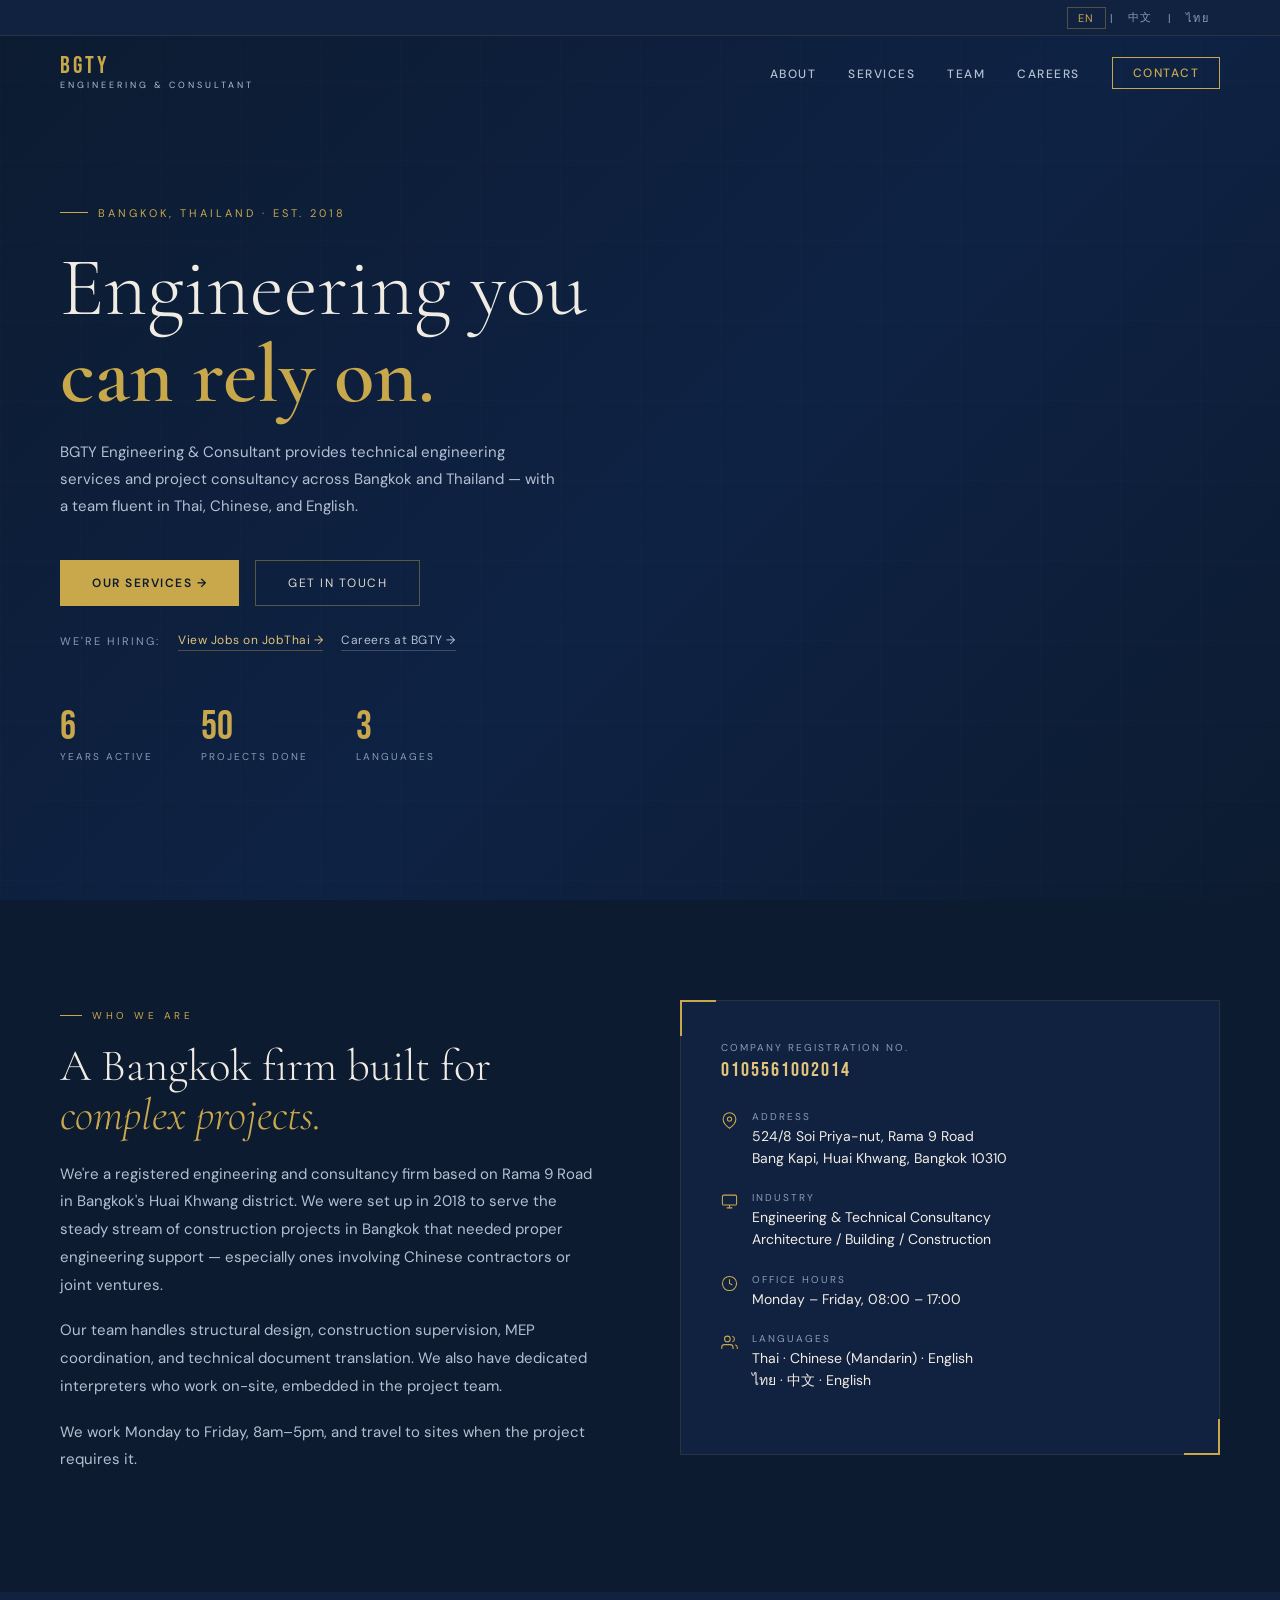
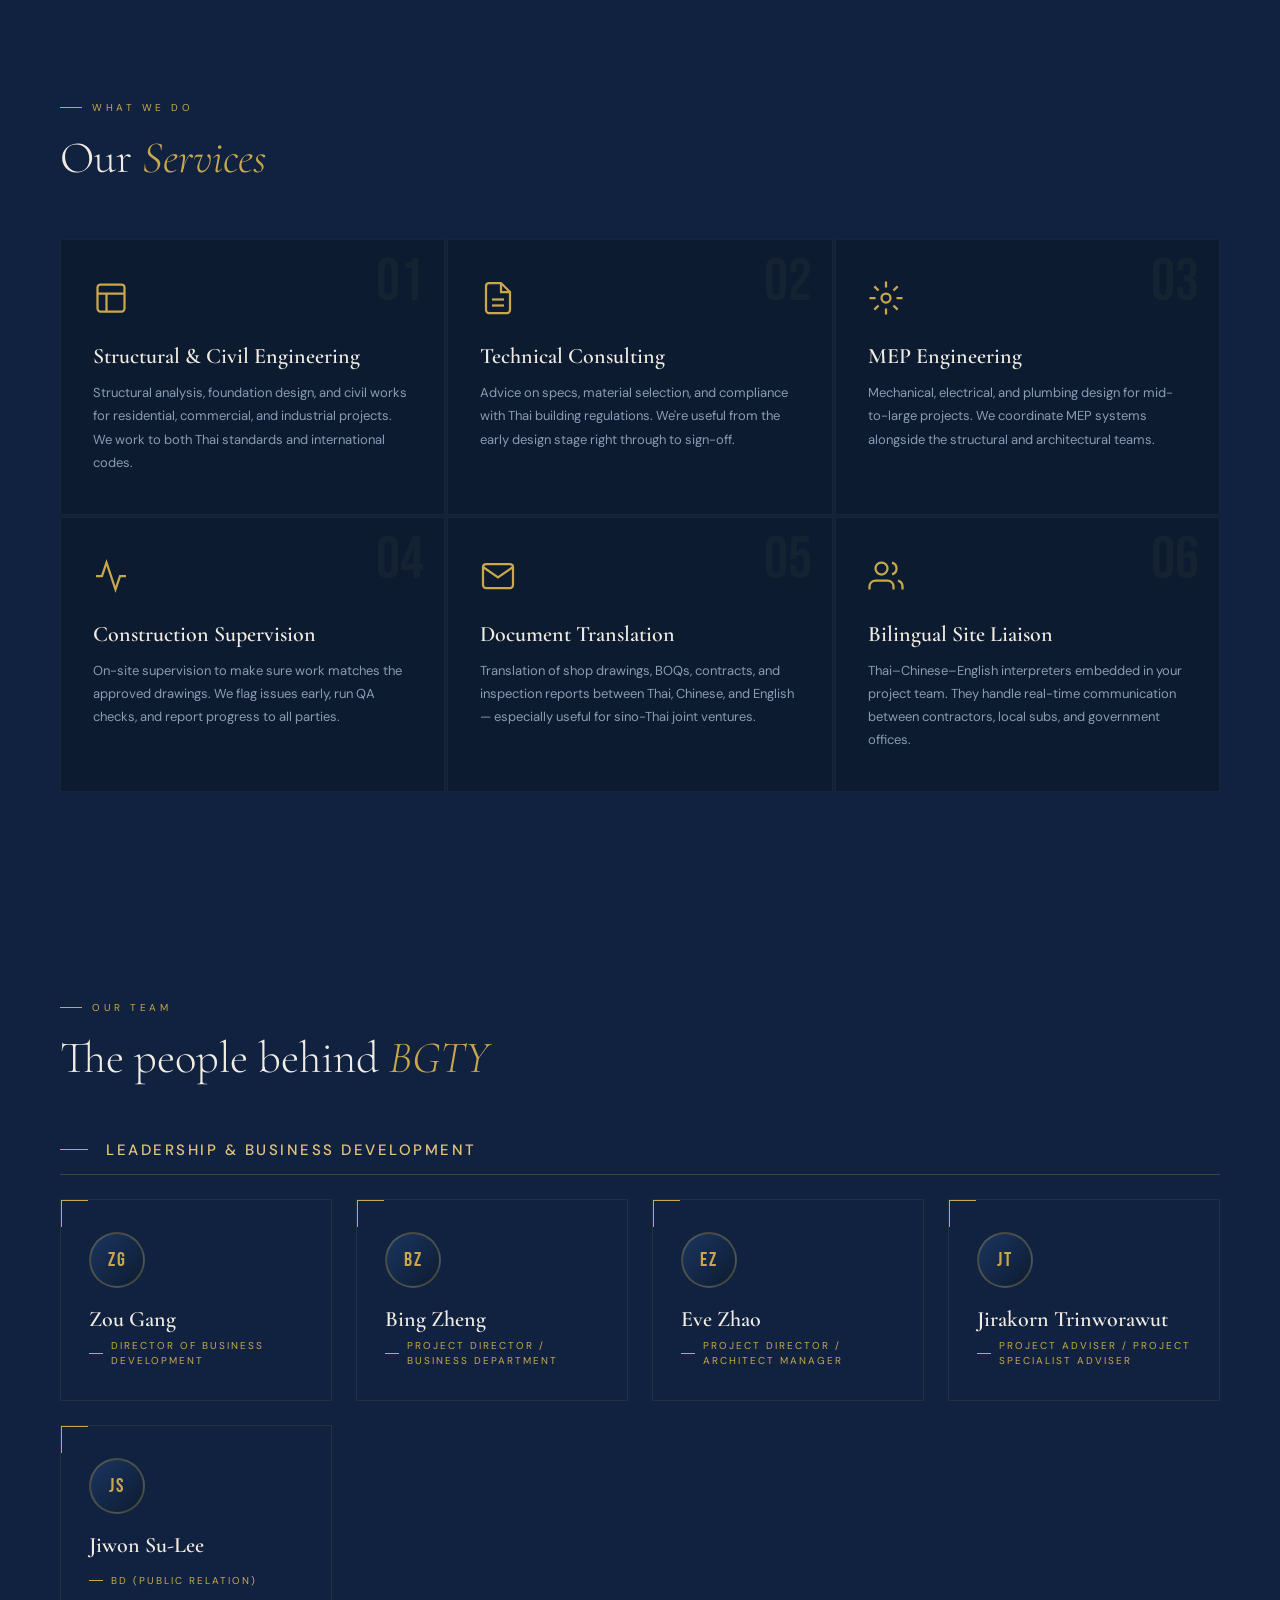
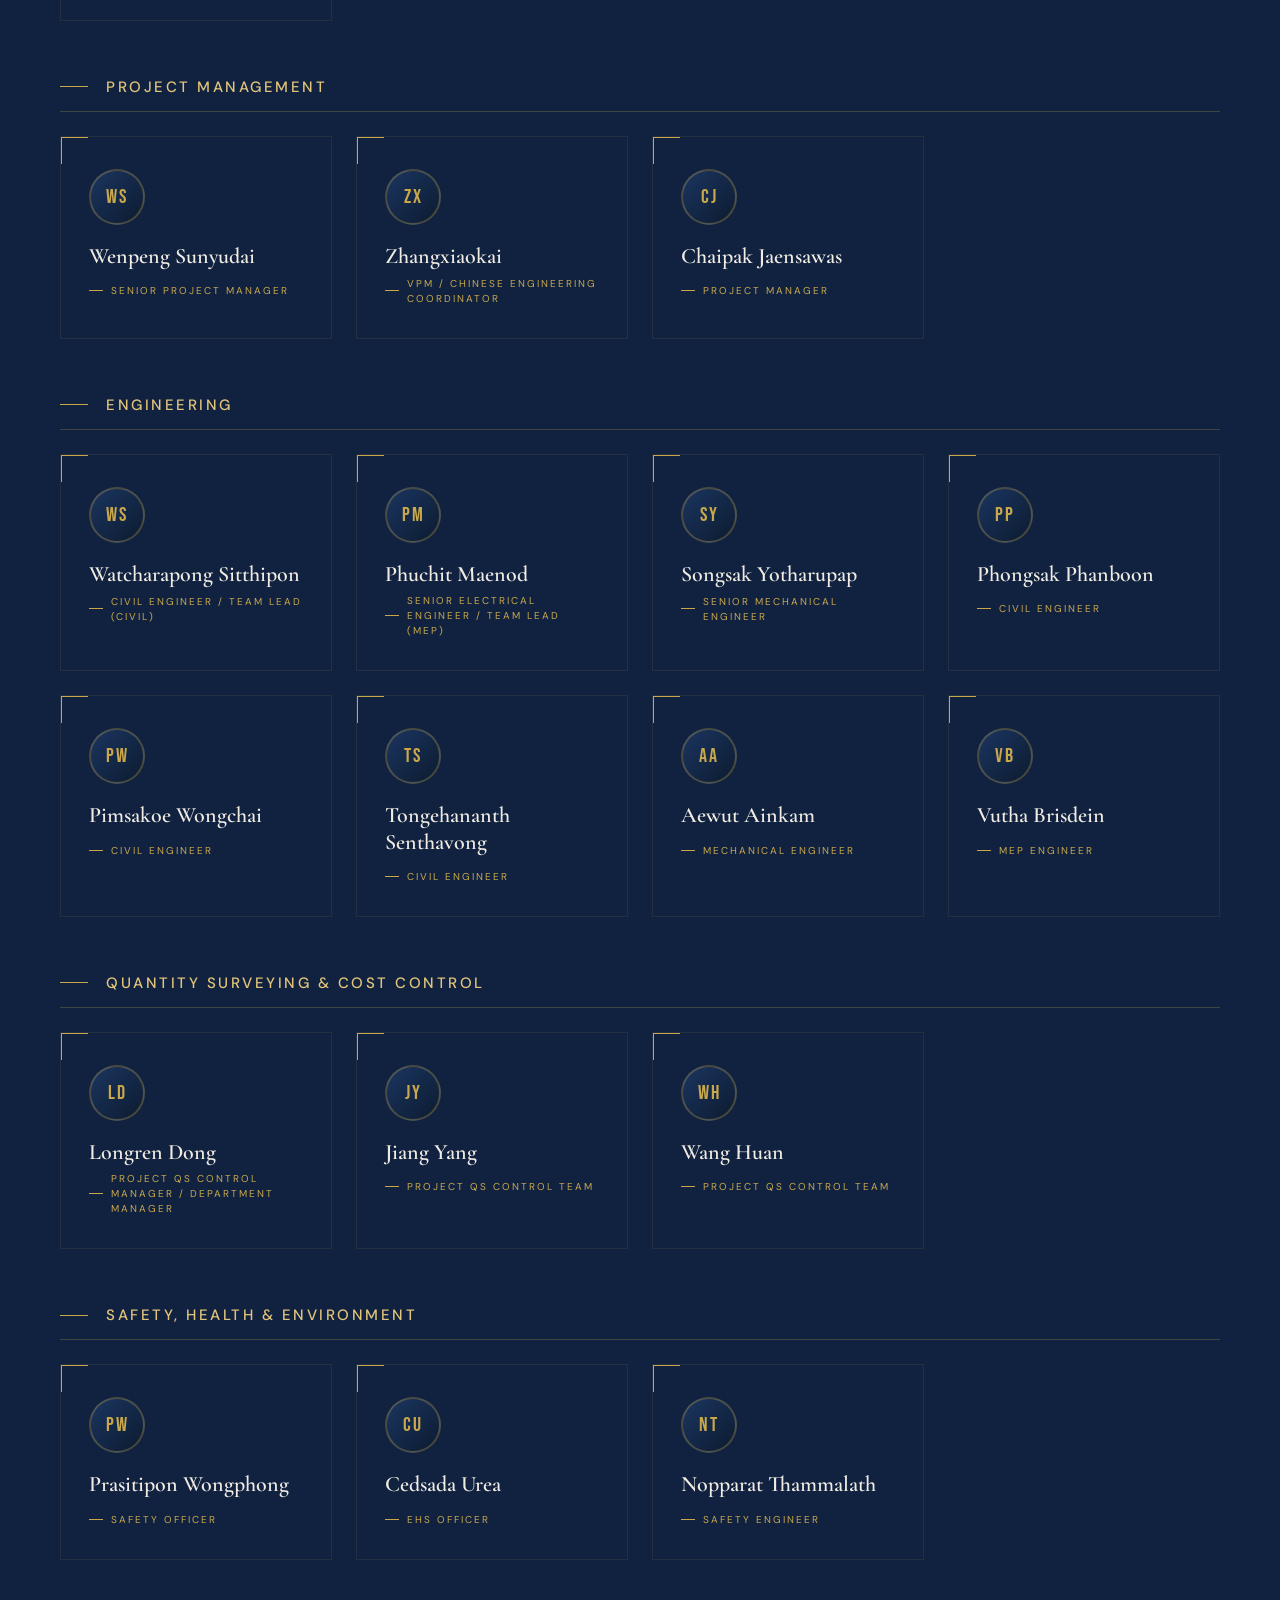
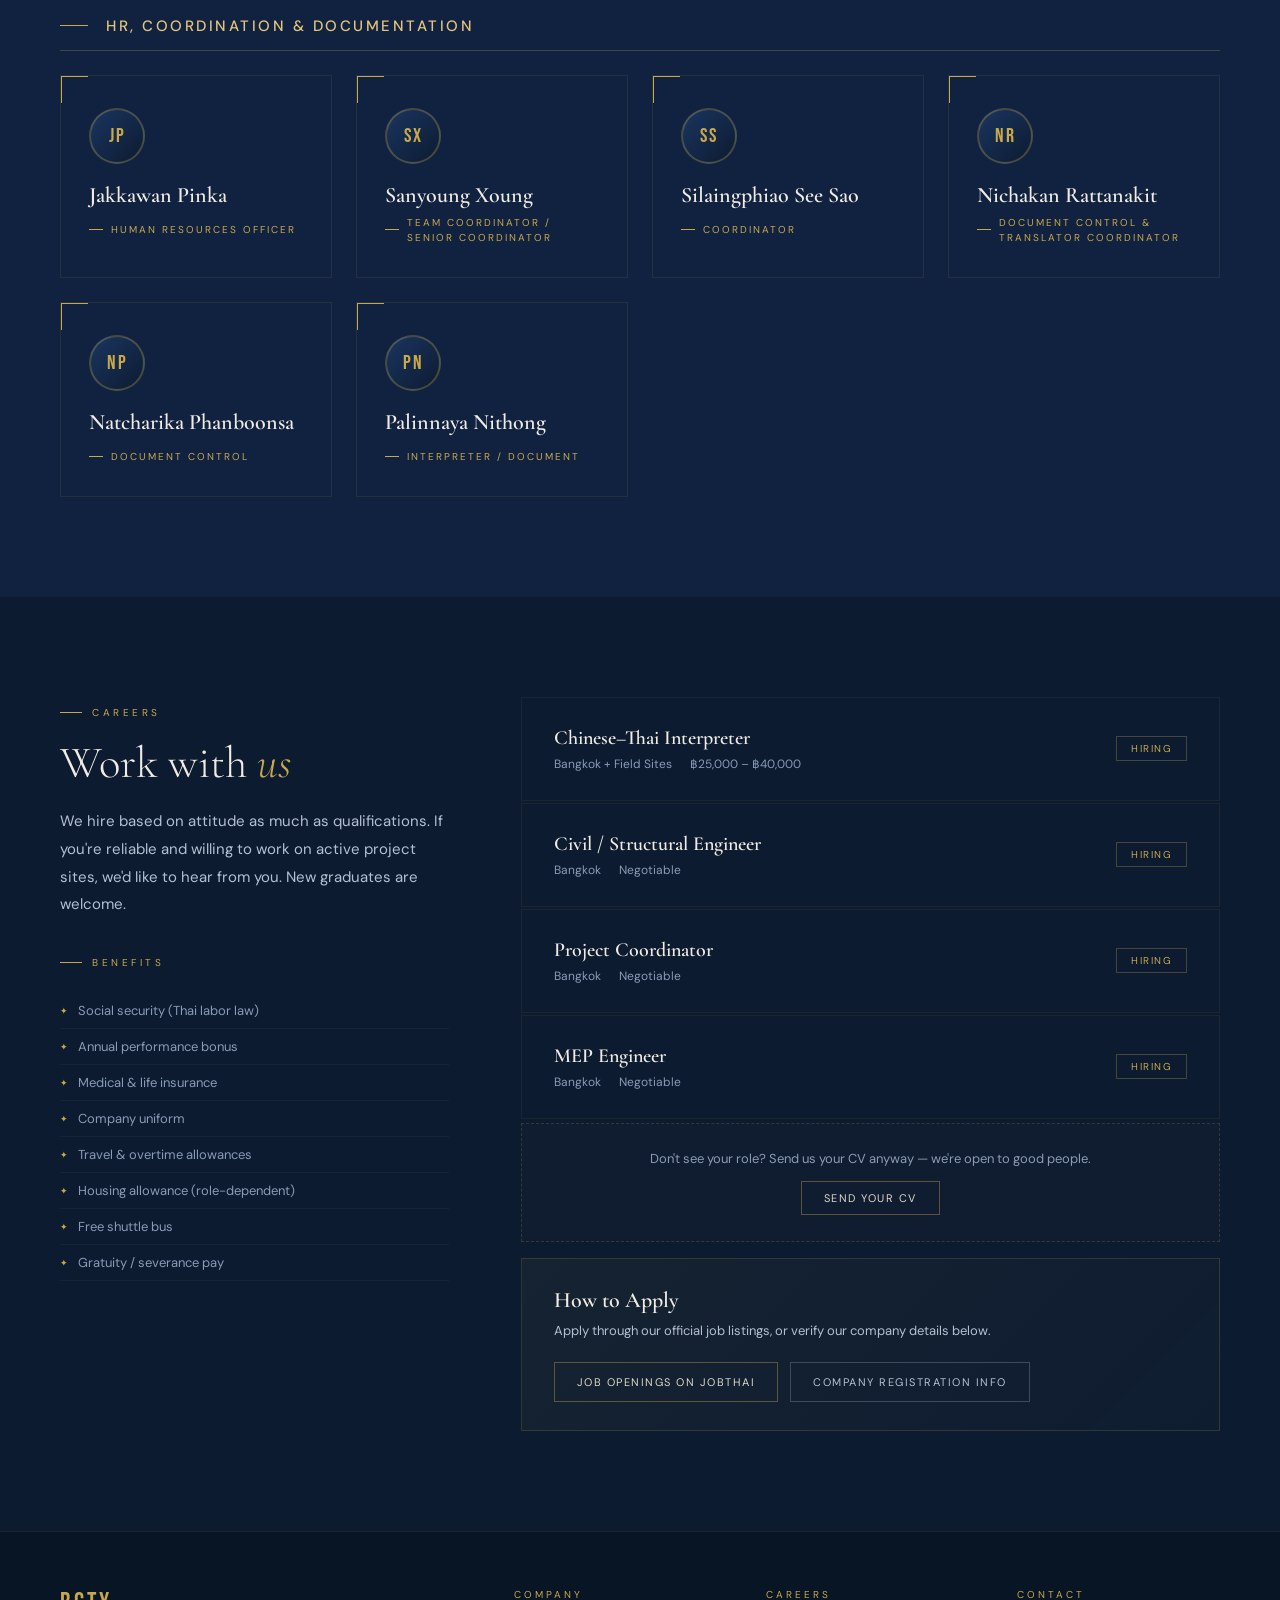
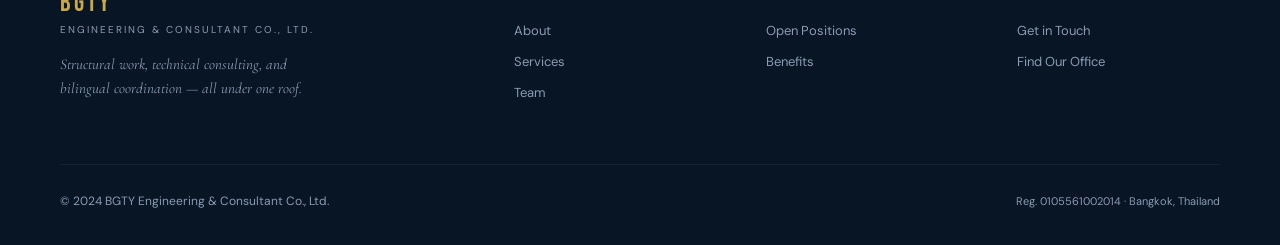
==== commit edc20f73: "Add files via upload" ====
--- a/index.html
+++ b/index.html
@@ -1,627 +1,1377 @@
 <!DOCTYPE html>
 <html lang="en">
+
 <head>
   <meta charset="UTF-8" />
   <meta name="viewport" content="width=device-width, initial-scale=1.0" />
   <title>BGTY Engineering & Consultant Co., Ltd.</title>
-  <link href="https://fonts.googleapis.com/css2?family=Open+Sans:wght@300;400;600;700&family=Oswald:wght@400;500;600&display=swap" rel="stylesheet" />
+  <link
+    href="https://fonts.googleapis.com/css2?family=Cormorant+Garamond:ital,wght@0,300;0,400;0,600;1,400&family=DM+Sans:wght@300;400;500;600&family=Bebas+Neue&display=swap"
+    rel="stylesheet" />
+  <link rel="stylesheet" href="style.css">
   <style>
     :root {
-      --gray-darkest: #1e1e1e;
-      --gray-dark: #2d2d2d;
-      --gray-mid: #3c3c3c;
-      --gray-body: #4a4a4a;
-      --gray-medium: #6b6b6b;
-      --gray-light: #999999;
-      --gray-border: #cccccc;
-      --gray-bg-light: #f5f5f5;
-      --gray-bg-mid: #ebebeb;
-      --gray-bg-section: #e2e2e2;
-      --white: #ffffff;
-      --accent: #2a6093;
-      --accent-dark: #1d4568;
-      --accent-light: #3a7ab8;
-      --text-dark: #1e1e1e;
-      --text-body: #3c3c3c;
-      --text-muted: #6b6b6b;
-    }
-
-    *, *::before, *::after { box-sizing: border-box; margin: 0; padding: 0; }
-    html { scroll-behavior: smooth; }
+      --navy: #0c1b30;
+      --navy-mid: #112240;
+      --navy-light: #1b3560;
+      --gold: #c9a84c;
+      --gold-light: #e2c47a;
+      --white: #f0ece3;
+      --off-white: #ddd8cc;
+      --steel: #8a9bb5;
+      --steel-light: #b4c0d2;
+    }
+
+    *,
+    *::before,
+    *::after {
+      box-sizing: border-box;
+      margin: 0;
+      padding: 0;
+    }
+
+    html {
+      scroll-behavior: smooth;
+    }
 
     body {
-      font-family: 'Open Sans', sans-serif;
-      background: var(--white);
-      color: var(--text-body);
-      font-size: 14px;
-      line-height: 1.6;
-    }
-
-    /* ── LANG BAR ── */
+      font-family: 'DM Sans', sans-serif;
+      background: var(--navy);
+      color: var(--off-white);
+      overflow-x: hidden;
+    }
+
+    ::-webkit-scrollbar {
+      width: 3px;
+    }
+
+    ::-webkit-scrollbar-thumb {
+      background: var(--gold);
+    }
+
+    /* ── LANGUAGE BAR ── */
     .lang-bar {
-      background: var(--gray-darkest);
-      height: 34px;
+      position: fixed;
+      top: 0;
+      left: 0;
+      right: 0;
+      height: 36px;
+      background: var(--navy-mid);
+      border-bottom: 1px solid rgba(201, 168, 76, 0.12);
       display: flex;
       align-items: center;
       justify-content: flex-end;
-      padding: 0 40px;
+      padding: 0 60px;
+      z-index: 1100;
       gap: 4px;
-      position: fixed;
-      top: 0; left: 0; right: 0;
-      z-index: 1100;
-    }
+    }
+
     .lang-btn {
       background: transparent;
       border: 1px solid transparent;
-      color: #aaa;
-      font-family: 'Open Sans', sans-serif;
+      color: var(--steel);
+      font-family: 'DM Sans', sans-serif;
       font-size: 11px;
-      letter-spacing: 1px;
-      padding: 2px 10px;
+      letter-spacing: 1.5px;
+      padding: 3px 10px;
       cursor: pointer;
-      text-transform: uppercase;
-    }
-    .lang-btn.active { color: #fff; border-color: #555; }
-    .lang-btn:hover { color: #fff; }
-    .lang-sep { color: #555; font-size: 11px; }
+      transition: color 0.2s, border-color 0.2s;
+    }
+
+    .lang-btn.active {
+      color: var(--gold);
+      border-color: rgba(201, 168, 76, 0.35);
+    }
+
+    .lang-btn:hover {
+      color: var(--gold);
+    }
+
+    .lang-sep {
+      color: var(--steel);
+      font-size: 11px;
+    }
 
     /* ── NAV ── */
     nav {
       position: fixed;
-      top: 34px;
-      left: 0; right: 0;
+      top: 36px;
+      left: 0;
+      right: 0;
       z-index: 1000;
-      background: linear-gradient(180deg, #2d2d2d 0%, #222222 100%);
-      border-bottom: 3px solid var(--accent);
       display: flex;
       align-items: center;
       justify-content: space-between;
-      padding: 0 40px;
-      height: 62px;
-    }
-    .nav-logo { display: flex; align-items: center; gap: 14px; text-decoration: none; }
-    .nav-logo-mark {
-      background: var(--accent);
-      color: #fff;
-      font-family: 'Oswald', sans-serif;
-      font-size: 22px;
-      font-weight: 600;
-      letter-spacing: 2px;
-      padding: 6px 14px;
+      padding: 18px 60px;
+      transition: background 0.4s, padding 0.3s;
+    }
+
+    nav.scrolled {
+      background: rgba(12, 27, 48, 0.96);
+      backdrop-filter: blur(10px);
+      padding: 12px 60px;
+      border-bottom: 1px solid rgba(201, 168, 76, 0.13);
+    }
+
+    .nav-logo {
+      display: flex;
+      flex-direction: column;
+      gap: 1px;
+      text-decoration: none;
+    }
+
+    .nav-logo-main {
+      font-family: 'Bebas Neue', sans-serif;
+      font-size: 24px;
+      color: var(--gold);
+      letter-spacing: 3px;
       line-height: 1;
     }
-    .nav-logo-text { display: flex; flex-direction: column; }
-    .nav-logo-name {
-      font-family: 'Oswald', sans-serif;
-      font-size: 16px;
-      font-weight: 500;
-      color: #fff;
-      letter-spacing: 1px;
-      line-height: 1.2;
-    }
-    .nav-logo-sub { font-size: 10px; color: #aaa; letter-spacing: 1px; text-transform: uppercase; }
-
-    .nav-links { display: flex; list-style: none; height: 62px; }
-    .nav-links li { height: 100%; }
+
+    .nav-logo-sub {
+      font-size: 9px;
+      letter-spacing: 3px;
+      text-transform: uppercase;
+      color: var(--steel-light);
+    }
+
+    .nav-links {
+      display: flex;
+      gap: 32px;
+      list-style: none;
+      align-items: center;
+    }
+
     .nav-links a {
-      display: flex;
-      align-items: center;
-      height: 100%;
-      padding: 0 18px;
       text-decoration: none;
       font-size: 12px;
-      font-weight: 600;
-      letter-spacing: 1px;
+      letter-spacing: 1.5px;
       text-transform: uppercase;
-      color: #ccc;
-      border-bottom: 3px solid transparent;
-      margin-bottom: -3px;
-      transition: color 0.2s, border-color 0.2s, background 0.2s;
-    }
-    .nav-links a:hover { color: #fff; border-bottom-color: var(--accent); background: rgba(255,255,255,0.05); }
-    .nav-links .nav-cta a {
-      background: var(--accent);
-      color: #fff;
-      padding: 0 22px;
-      border-bottom: none;
-      margin-bottom: 0;
-    }
-    .nav-links .nav-cta a:hover { background: var(--accent-light); }
-
-    .hamburger { display: none; flex-direction: column; gap: 5px; cursor: pointer; padding: 8px; }
-    .hamburger span { display: block; width: 24px; height: 2px; background: #fff; transition: all 0.3s; }
-    .hamburger.open span:nth-child(1) { transform: rotate(45deg) translate(5px, 5px); }
-    .hamburger.open span:nth-child(2) { opacity: 0; }
-    .hamburger.open span:nth-child(3) { transform: rotate(-45deg) translate(5px, -5px); }
+      color: var(--steel-light);
+      font-weight: 500;
+      transition: color 0.2s;
+      position: relative;
+    }
+
+    .nav-links a::after {
+      content: '';
+      position: absolute;
+      bottom: -4px;
+      left: 0;
+      width: 0;
+      height: 1px;
+      background: var(--gold);
+      transition: width 0.3s;
+    }
+
+    .nav-links a:hover {
+      color: var(--gold);
+    }
+
+    .nav-links a:hover::after {
+      width: 100%;
+    }
+
+    .nav-cta {
+      border: 1px solid var(--gold) !important;
+      color: var(--gold) !important;
+      padding: 7px 20px;
+      transition: background 0.2s !important;
+    }
+
+    .nav-cta:hover {
+      background: var(--gold) !important;
+      color: var(--navy) !important;
+    }
+
+    .nav-cta::after {
+      display: none !important;
+    }
+
+    .hamburger {
+      display: none;
+      flex-direction: column;
+      gap: 5px;
+      cursor: pointer;
+    }
+
+    .hamburger span {
+      display: block;
+      width: 22px;
+      height: 2px;
+      background: var(--gold);
+      transition: all 0.3s;
+    }
+
+    .hamburger.open span:nth-child(1) {
+      transform: rotate(45deg) translate(5px, 5px);
+    }
+
+    .hamburger.open span:nth-child(2) {
+      opacity: 0;
+    }
+
+    .hamburger.open span:nth-child(3) {
+      transform: rotate(-45deg) translate(5px, -5px);
+    }
 
     .mobile-menu {
       position: fixed;
       inset: 0;
-      background: var(--gray-dark);
+      background: var(--navy);
       z-index: 999;
       display: flex;
       flex-direction: column;
       align-items: center;
       justify-content: center;
-      gap: 0;
+      gap: 28px;
       transform: translateX(100%);
-      transition: transform 0.35s ease;
-    }
-    .mobile-menu.open { transform: translateX(0); }
+      transition: transform 0.4s ease;
+    }
+
+    .mobile-menu.open {
+      transform: translateX(0);
+    }
+
     .mobile-menu a {
       text-decoration: none;
-      font-family: 'Oswald', sans-serif;
-      font-size: 20px;
-      font-weight: 500;
-      color: #ccc;
-      letter-spacing: 2px;
-      text-transform: uppercase;
-      padding: 16px 40px;
-      width: 100%;
-      text-align: center;
-      border-bottom: 1px solid #444;
-      transition: background 0.2s, color 0.2s;
-    }
-    .mobile-menu a:first-child { border-top: 1px solid #444; }
-    .mobile-menu a:hover { background: var(--accent); color: #fff; }
+      font-family: 'Cormorant Garamond', serif;
+      font-size: 32px;
+      color: var(--white);
+    }
+
+    .mobile-menu a:hover {
+      color: var(--gold);
+    }
 
     /* ── HERO ── */
     #hero {
-      margin-top: 96px;
-      background: linear-gradient(135deg, #2d2d2d 0%, #3c3c3c 40%, #1e1e1e 100%);
-      padding: 70px 40px 60px;
+      min-height: 100vh;
+      display: flex;
+      align-items: center;
+      padding: 140px 60px 80px;
       position: relative;
       overflow: hidden;
     }
-    .hero-stripe {
+
+    .hero-bg {
       position: absolute;
-      top: 0; left: 0; bottom: 0;
-      width: 6px;
-      background: var(--accent);
-    }
-    .hero-inner { max-width: 1160px; margin: 0 auto; display: grid; grid-template-columns: 1fr 340px; gap: 60px; align-items: center; }
-    .hero-eyebrow {
+      inset: 0;
+      background: linear-gradient(135deg, #0c1b30 0%, #0e2244 55%, #0c1b30 100%);
+    }
+
+    .hero-grid {
+      position: absolute;
+      inset: 0;
+      background-image: linear-gradient(rgba(201, 168, 76, 0.035) 1px, transparent 1px), linear-gradient(90deg, rgba(201, 168, 76, 0.035) 1px, transparent 1px);
+      background-size: 80px 80px;
+      opacity: 0.5;
+    }
+
+    @keyframes drift {
+      to {
+        background-position: 72px 72px;
+      }
+    }
+
+    .hero-glow {
+      display: none;
+    }
+
+    .hero-content {
+      position: relative;
+      z-index: 2;
+      max-width: 680px;
+    }
+
+    .hero-tag {
+      display: inline-flex;
+      align-items: center;
+      gap: 10px;
+      font-size: 11px;
+      letter-spacing: 3px;
+      text-transform: uppercase;
+      color: var(--gold);
+      margin-bottom: 24px;
+    }
+
+    .hero-tag::before {
+      content: '';
+      width: 28px;
+      height: 1px;
+      background: var(--gold);
+    }
+
+    h1.hero-title {
+      font-family: 'Cormorant Garamond', serif;
+      font-size: clamp(48px, 6.5vw, 88px);
+      font-weight: 300;
+      line-height: 1.05;
+      color: var(--white);
+      margin-bottom: 20px;
+    }
+
+    h1.hero-title strong {
+      font-weight: 600;
+      color: var(--gold);
+      display: block;
+    }
+
+    .hero-desc {
+      font-size: 15px;
+      line-height: 1.8;
+      color: var(--steel-light);
+      max-width: 500px;
+      margin-bottom: 40px;
+    }
+
+    .hero-btns {
+      display: flex;
+      gap: 16px;
+      flex-wrap: wrap;
+    }
+
+    .hero-jobs {
+      display: flex;
+      align-items: center;
+      flex-wrap: wrap;
+      gap: 8px 18px;
+      margin-top: 26px;
+    }
+
+    .hero-jobs-label {
       font-size: 11px;
       letter-spacing: 2px;
       text-transform: uppercase;
-      color: var(--accent-light);
-      margin-bottom: 14px;
+      color: var(--steel);
+    }
+
+    .hero-job-link {
+      font-size: 12px;
+      letter-spacing: 0.5px;
+      color: var(--gold-light);
+      text-decoration: none;
+      border-bottom: 1px solid rgba(201, 168, 76, 0.35);
+      padding-bottom: 2px;
+      transition: color 0.2s, border-color 0.2s;
+    }
+
+    .hero-job-link:hover {
+      color: var(--gold);
+      border-color: var(--gold);
+    }
+
+    .hero-job-link-alt {
+      color: var(--steel-light);
+      border-color: rgba(138, 155, 181, 0.35);
+    }
+
+    .hero-job-link-alt:hover {
+      color: var(--white);
+      border-color: var(--steel-light);
+    }
+
+    .hero-stats {
+      display: flex;
+      gap: 48px;
+      flex-wrap: wrap;
+      margin-top: 56px;
+    }
+
+    .stat-num {
+      font-family: 'Bebas Neue', sans-serif;
+      font-size: 40px;
+      color: var(--gold);
+      line-height: 1;
+    }
+
+    .stat-label {
+      font-size: 10px;
+      letter-spacing: 2px;
+      text-transform: uppercase;
+      color: var(--steel);
+      margin-top: 3px;
+    }
+
+    @keyframes fadeUp {
+      from {
+        opacity: 0;
+        transform: translateY(24px);
+      }
+
+      to {
+        opacity: 1;
+        transform: translateY(0);
+      }
+    }
+
+    .btn-gold {
+      display: inline-flex;
+      align-items: center;
+      gap: 8px;
+      background: var(--gold);
+      color: var(--navy);
+      text-decoration: none;
+      font-size: 12px;
+      font-weight: 600;
+      letter-spacing: 1.5px;
+      text-transform: uppercase;
+      padding: 14px 32px;
+      transition: background 0.2s, transform 0.2s;
+    }
+
+    .btn-gold:hover {
+      background: var(--gold-light);
+      transform: translateY(-2px);
+    }
+
+    .btn-border {
+      display: inline-flex;
+      align-items: center;
+      gap: 8px;
+      border: 1px solid rgba(201, 168, 76, 0.4);
+      color: var(--off-white);
+      text-decoration: none;
+      font-size: 12px;
+      letter-spacing: 1.5px;
+      text-transform: uppercase;
+      padding: 14px 32px;
+      transition: border-color 0.2s, transform 0.2s;
+    }
+
+    .btn-border:hover {
+      border-color: var(--gold);
+      color: var(--gold);
+      transform: translateY(-2px);
+    }
+
+    /* ── SECTIONS ── */
+    .section {
+      padding: 100px 60px;
+    }
+
+    .section.bg-mid {
+      background: var(--navy-mid);
+    }
+
+    .section-inner {
+      max-width: 1240px;
+      margin: 0 auto;
+    }
+
+    .label {
+      display: inline-flex;
+      align-items: center;
+      gap: 10px;
+      font-size: 10px;
+      letter-spacing: 3.5px;
+      text-transform: uppercase;
+      color: var(--gold);
+      margin-bottom: 20px;
+    }
+
+    .label::before {
+      content: '';
+      width: 22px;
+      height: 1px;
+      background: var(--gold);
+    }
+
+    h2.sec-title {
+      font-family: 'Cormorant Garamond', serif;
+      font-size: clamp(32px, 3.5vw, 50px);
+      font-weight: 300;
+      color: var(--white);
+      line-height: 1.1;
+      margin-bottom: 20px;
+    }
+
+    h2.sec-title em {
+      font-style: italic;
+      color: var(--gold);
+    }
+
+    /* ── ABOUT ── */
+    .about-grid {
+      display: grid;
+      grid-template-columns: 1fr 1fr;
+      gap: 80px;
+      align-items: start;
+    }
+
+    .about-text p {
+      font-size: 15px;
+      line-height: 1.85;
+      color: var(--steel-light);
+      margin-bottom: 18px;
+    }
+
+    .info-card {
+      background: var(--navy-mid);
+      border: 1px solid rgba(201, 168, 76, 0.12);
+      padding: 40px;
+      position: relative;
+    }
+
+    .info-card::before {
+      content: '';
+      position: absolute;
+      top: -1px;
+      left: -1px;
+      width: 36px;
+      height: 36px;
+      border-top: 2px solid var(--gold);
+      border-left: 2px solid var(--gold);
+    }
+
+    .info-card::after {
+      content: '';
+      position: absolute;
+      bottom: -1px;
+      right: -1px;
+      width: 36px;
+      height: 36px;
+      border-bottom: 2px solid var(--gold);
+      border-right: 2px solid var(--gold);
+    }
+
+    .reg-label {
+      font-size: 10px;
+      letter-spacing: 2px;
+      text-transform: uppercase;
+      color: var(--steel);
+      margin-bottom: 4px;
+    }
+
+    .reg-num {
+      font-family: 'Bebas Neue', sans-serif;
+      font-size: 20px;
+      color: var(--gold-light);
+      letter-spacing: 2px;
+      margin-bottom: 28px;
+    }
+
+    .info-row {
+      display: flex;
+      gap: 14px;
+      margin-bottom: 22px;
+      align-items: flex-start;
+    }
+
+    .info-icon {
+      color: var(--gold);
+      flex-shrink: 0;
+      margin-top: 2px;
+    }
+
+    .info-key {
+      font-size: 10px;
+      letter-spacing: 2px;
+      text-transform: uppercase;
+      color: var(--steel);
+      margin-bottom: 3px;
+    }
+
+    .info-val {
+      font-size: 14px;
+      color: var(--white);
+      line-height: 1.55;
+    }
+
+    /* ── SERVICES ── */
+    .services-grid {
+      display: grid;
+      grid-template-columns: repeat(3, 1fr);
+      gap: 2px;
+      margin-top: 56px;
+    }
+
+    .svc-card {
+      background: var(--navy);
+      border: 1px solid rgba(201, 168, 76, 0.07);
+      padding: 40px 32px;
+      position: relative;
+      overflow: hidden;
+      transition: border-color 0.3s, transform 0.25s;
+    }
+
+    .svc-card::after {
+      content: '';
+      position: absolute;
+      bottom: 0;
+      left: 0;
+      width: 100%;
+      height: 2px;
+      background: var(--gold);
+      transform: scaleX(0);
+      transform-origin: left;
+      transition: transform 0.35s;
+    }
+
+    .svc-card:hover {
+      border-color: rgba(201, 168, 76, 0.2);
+      transform: translateY(-4px);
+    }
+
+    .svc-card:hover::after {
+      transform: scaleX(1);
+    }
+
+    .svc-num {
+      font-family: 'Bebas Neue', sans-serif;
+      font-size: 60px;
+      color: rgba(201, 168, 76, 0.05);
+      line-height: 1;
+      position: absolute;
+      top: 12px;
+      right: 20px;
+      transition: color 0.3s;
+    }
+
+    .svc-card:hover .svc-num {
+      color: rgba(201, 168, 76, 0.1);
+    }
+
+    .svc-icon {
+      color: var(--gold);
+      margin-bottom: 22px;
+    }
+
+    .svc-name {
+      font-family: 'Cormorant Garamond', serif;
+      font-size: 22px;
+      font-weight: 600;
+      color: var(--white);
+      margin-bottom: 12px;
+    }
+
+    .svc-desc {
+      font-size: 13px;
+      line-height: 1.78;
+      color: var(--steel);
+    }
+
+    /* ── WHY US ── */
+    .why-grid {
+      display: grid;
+      grid-template-columns: repeat(4, 1fr);
+      gap: 2px;
+      margin-top: 56px;
+    }
+
+    .why-card {
+      padding: 40px 28px;
+      text-align: center;
+      border: 1px solid rgba(201, 168, 76, 0.07);
+      background: var(--navy);
+      transition: border-color 0.3s;
+    }
+
+    .why-card:hover {
+      border-color: rgba(201, 168, 76, 0.2);
+    }
+
+    .why-icon {
+      color: var(--gold);
+      margin: 0 auto 20px;
+      display: block;
+    }
+
+    .why-title {
+      font-family: 'Cormorant Garamond', serif;
+      font-size: 20px;
+      font-weight: 600;
+      color: var(--white);
+      margin-bottom: 10px;
+    }
+
+    .why-desc {
+      font-size: 13px;
+      line-height: 1.75;
+      color: var(--steel);
+    }
+
+    /* ── TEAM ── */
+    .team-grid {
+      display: grid;
+      grid-template-columns: repeat(auto-fill, minmax(260px, 1fr));
+      gap: 24px;
+      margin-top: 24px;
+    }
+
+    .team-group {
+      margin-top: 56px;
+    }
+
+    .team-group-title {
+      display: flex;
+      align-items: center;
+      gap: 18px;
+      font-family: 'DM Sans', sans-serif;
+      font-weight: 500;
+      font-size: 15px;
+      letter-spacing: 2.5px;
+      text-transform: uppercase;
+      color: var(--gold-light);
+      padding-bottom: 14px;
+      border-bottom: 1px solid rgba(201, 168, 76, 0.25);
+    }
+
+    .team-group-title::before {
+      content: "";
+      width: 28px;
+      height: 1px;
+      background: var(--gold);
+      flex-shrink: 0;
+    }
+
+    .team-card {
+      background: var(--navy-mid);
+      border: 1px solid rgba(201, 168, 76, 0.1);
+      padding: 32px 28px;
+      position: relative;
+      overflow: hidden;
+      transition: border-color 0.3s, transform 0.25s;
+    }
+
+    .team-card::before {
+      content: '';
+      position: absolute;
+      top: -1px;
+      left: -1px;
+      width: 28px;
+      height: 28px;
+      border-top: 2px solid var(--gold);
+      border-left: 2px solid var(--gold);
+    }
+
+    .team-card:hover {
+      border-color: rgba(201, 168, 76, 0.25);
+      transform: translateY(-4px);
+    }
+
+    .team-avatar {
+      width: 56px;
+      height: 56px;
+      border-radius: 50%;
+      background: linear-gradient(135deg, var(--navy-light), var(--navy));
+      border: 2px solid rgba(201, 168, 76, 0.3);
+      display: flex;
+      align-items: center;
+      justify-content: center;
+      font-family: 'Bebas Neue', sans-serif;
+      font-size: 20px;
+      color: var(--gold);
+      letter-spacing: 2px;
+      margin-bottom: 18px;
+    }
+
+    .team-name {
+      font-family: 'Cormorant Garamond', serif;
+      font-size: 22px;
+      font-weight: 600;
+      color: var(--white);
+      margin-bottom: 6px;
+      line-height: 1.2;
+    }
+
+    .team-role {
+      font-size: 10px;
+      letter-spacing: 2px;
+      text-transform: uppercase;
+      color: var(--gold);
+      display: inline-flex;
+      align-items: center;
+      gap: 8px;
+      line-height: 1.5;
+    }
+
+    .team-role::before {
+      content: '';
+      width: 14px;
+      height: 1px;
+      background: var(--gold);
+      flex-shrink: 0;
+    }
+
+    /* ── CAREERS ── */
+    .careers-layout {
+      display: grid;
+      grid-template-columns: 1fr 1.8fr;
+      gap: 72px;
+      align-items: start;
+    }
+
+    .careers-text p {
+      font-size: 15px;
+      line-height: 1.85;
+      color: var(--steel-light);
+      margin-bottom: 28px;
+    }
+
+    .benefits {
+      list-style: none;
+      margin-top: 4px;
+    }
+
+    .benefits li {
+      font-size: 13px;
+      color: var(--steel);
+      padding: 9px 0;
+      border-bottom: 1px solid rgba(255, 255, 255, 0.04);
       display: flex;
       align-items: center;
       gap: 10px;
     }
-    .hero-eyebrow::before { content: ''; display: block; width: 30px; height: 1px; background: var(--accent-light); }
-    h1.hero-title {
-      font-family: 'Oswald', sans-serif;
-      font-size: clamp(32px, 4vw, 52px);
+
+    .benefits li::before {
+      content: '✦';
+      color: var(--gold);
+      font-size: 9px;
+    }
+
+    .job-list {
+      display: flex;
+      flex-direction: column;
+      gap: 2px;
+    }
+
+    .job-card {
+      background: var(--navy);
+      border: 1px solid rgba(201, 168, 76, 0.08);
+      padding: 28px 32px;
+      display: flex;
+      justify-content: space-between;
+      align-items: center;
+      transition: border-color 0.25s, transform 0.2s;
+    }
+
+    .job-card:hover {
+      border-color: rgba(201, 168, 76, 0.22);
+      transform: translateX(4px);
+    }
+
+    .job-title {
+      font-family: 'Cormorant Garamond', serif;
+      font-size: 20px;
       font-weight: 600;
-      color: #fff;
-      line-height: 1.1;
-      margin-bottom: 16px;
-      text-transform: uppercase;
-      letter-spacing: 1px;
-    }
-    h1.hero-title span.accent { color: var(--accent-light); }
-    .hero-desc {
-      font-size: 14px;
-      color: #bbb;
-      line-height: 1.75;
-      margin-bottom: 28px;
-      max-width: 520px;
-    }
-    .hero-btns { display: flex; gap: 12px; flex-wrap: wrap; margin-bottom: 24px; }
-    .btn-primary {
-      background: var(--accent);
-      color: #fff;
-      text-decoration: none;
+      color: var(--white);
+      margin-bottom: 6px;
+    }
+
+    .job-meta {
       font-size: 12px;
-      font-weight: 700;
+      color: var(--steel);
+      display: flex;
+      gap: 18px;
+      flex-wrap: wrap;
+    }
+
+    .job-badge {
+      font-size: 10px;
       letter-spacing: 1.5px;
       text-transform: uppercase;
-      padding: 12px 26px;
-      display: inline-block;
-      border: 2px solid var(--accent);
-      transition: background 0.2s;
-    }
-    .btn-primary:hover { background: var(--accent-dark); border-color: var(--accent-dark); }
-    .btn-outline {
-      background: transparent;
-      color: #ccc;
-      text-decoration: none;
-      font-size: 12px;
-      font-weight: 700;
+      padding: 5px 14px;
+      border: 1px solid rgba(201, 168, 76, 0.3);
+      color: var(--gold);
+      white-space: nowrap;
+    }
+
+    .job-open-call {
+      padding: 26px 32px;
+      border: 1px dashed rgba(201, 168, 76, 0.2);
+      background: rgba(201, 168, 76, 0.02);
+      text-align: center;
+      margin-top: 2px;
+    }
+
+    .apply-box {
+      margin-top: 14px;
+      padding: 28px 32px;
+      border: 1px solid rgba(201, 168, 76, 0.18);
+      background: linear-gradient(135deg, rgba(201, 168, 76, 0.05), rgba(201, 168, 76, 0.01));
+    }
+
+    .apply-title {
+      font-family: 'Cormorant Garamond', serif;
+      font-size: 22px;
+      font-weight: 600;
+      color: var(--white);
+      margin-bottom: 8px;
+    }
+
+    .apply-sub {
+      font-size: 13px;
+      line-height: 1.6;
+      color: var(--steel-light);
+      margin-bottom: 20px;
+    }
+
+    .apply-links {
+      display: flex;
+      flex-wrap: wrap;
+      gap: 12px;
+    }
+
+    .apply-links .btn-border {
+      font-size: 11px;
       letter-spacing: 1.5px;
-      text-transform: uppercase;
-      padding: 12px 26px;
-      display: inline-block;
-      border: 2px solid #666;
-      transition: border-color 0.2s, color 0.2s;
-    }
-    .btn-outline:hover { border-color: #aaa; color: #fff; }
-
-    .hero-hiring {
+      padding: 12px 22px;
+    }
+
+    .btn-border-ghost {
+      border-color: rgba(138, 155, 181, 0.35) !important;
+      color: var(--steel-light) !important;
+    }
+
+    .job-open-call p {
+      font-size: 13px;
+      color: var(--steel);
+      margin-bottom: 14px;
+    }
+
+    /* ── CONTACT ── */
+    .contact-layout {
+      display: grid;
+      grid-template-columns: 1fr 1.2fr;
+      gap: 72px;
+    }
+
+    .contact-info p {
+      font-size: 15px;
+      line-height: 1.85;
+      color: var(--steel-light);
+      margin-bottom: 36px;
+    }
+
+    .contact-row {
       display: flex;
-      align-items: center;
-      gap: 10px;
-      flex-wrap: wrap;
-    }
-    .hero-hiring-label { font-size: 11px; letter-spacing: 1px; text-transform: uppercase; color: #777; }
-    .hero-hiring a { font-size: 12px; color: var(--accent-light); text-decoration: none; border-bottom: 1px solid rgba(58,122,184,0.4); }
-    .hero-hiring a:hover { color: #fff; border-color: #fff; }
-    .hero-hiring-sep { color: #555; }
-
-    .hero-stats-box {
-      background: linear-gradient(180deg, #f5f5f5 0%, #e8e8e8 100%);
-      border-top: 4px solid var(--accent);
-      padding: 32px 28px;
-    }
-    .hero-stat { margin-bottom: 24px; }
-    .hero-stat:last-child { margin-bottom: 0; }
-    .stat-num {
-      font-family: 'Oswald', sans-serif;
-      font-size: 42px;
-      font-weight: 600;
-      color: var(--gray-darkest);
-      line-height: 1;
-      display: block;
-    }
-    .stat-label { font-size: 11px; letter-spacing: 1.5px; text-transform: uppercase; color: var(--gray-medium); margin-top: 2px; }
-    .stat-divider { height: 1px; background: #ccc; margin: 20px 0; }
-
-    /* ── SECTIONS ── */
-    .section { padding: 64px 40px; }
-    .section.bg-gray { background: var(--gray-bg-light); }
-    .section.bg-mid { background: var(--gray-bg-section); }
-    .section-inner { max-width: 1160px; margin: 0 auto; }
-
-    .section-header { margin-bottom: 36px; }
-    .eyebrow {
-      font-size: 11px;
+      gap: 16px;
+      margin-bottom: 26px;
+      align-items: flex-start;
+    }
+
+    .contact-icon {
+      color: var(--gold);
+      flex-shrink: 0;
+      margin-top: 2px;
+    }
+
+    .contact-key {
+      font-size: 10px;
       letter-spacing: 2px;
       text-transform: uppercase;
-      color: var(--accent);
-      font-weight: 600;
+      color: var(--gold);
+      margin-bottom: 4px;
+    }
+
+    .contact-val {
+      font-size: 14px;
+      color: var(--white);
+      line-height: 1.6;
+    }
+
+    .contact-form {
+      background: var(--navy-mid);
+      border: 1px solid rgba(201, 168, 76, 0.1);
+      padding: 44px;
+      position: relative;
+    }
+
+    .contact-form::before {
+      content: '';
+      position: absolute;
+      top: -1px;
+      left: -1px;
+      width: 36px;
+      height: 36px;
+      border-top: 2px solid var(--gold);
+      border-left: 2px solid var(--gold);
+    }
+
+    .form-title {
+      font-family: 'Cormorant Garamond', serif;
+      font-size: 24px;
+      font-weight: 300;
+      color: var(--white);
+      margin-bottom: 28px;
+    }
+
+    .form-row {
+      display: grid;
+      grid-template-columns: 1fr 1fr;
+      gap: 14px;
+      margin-bottom: 14px;
+    }
+
+    .form-group {
       display: flex;
-      align-items: center;
-      gap: 10px;
-      margin-bottom: 8px;
-    }
-    .eyebrow::before { content: ''; display: block; width: 24px; height: 2px; background: var(--accent); }
-    h2.sec-title {
-      font-family: 'Oswald', sans-serif;
-      font-size: clamp(24px, 3vw, 36px);
-      font-weight: 500;
-      color: var(--gray-darkest);
+      flex-direction: column;
+      gap: 7px;
+      margin-bottom: 14px;
+    }
+
+    .form-label {
+      font-size: 10px;
+      letter-spacing: 2px;
       text-transform: uppercase;
-      letter-spacing: 1px;
-      line-height: 1.15;
-    }
-    .sec-divider { width: 50px; height: 3px; background: var(--accent); margin-top: 14px; }
-
-    /* ── ABOUT ── */
-    .about-grid { display: grid; grid-template-columns: 1fr 360px; gap: 56px; align-items: start; }
-    .about-text p { font-size: 14px; line-height: 1.8; color: var(--text-body); margin-bottom: 16px; }
-    .info-card {
-      background: linear-gradient(180deg, #fff 0%, #f5f5f5 100%);
-      border: 1px solid var(--gray-border);
-      border-top: 4px solid var(--accent);
-      padding: 28px;
-    }
-    .reg-label { font-size: 10px; letter-spacing: 2px; text-transform: uppercase; color: var(--gray-medium); margin-bottom: 4px; }
-    .reg-num { font-family: 'Oswald', sans-serif; font-size: 18px; color: var(--accent-dark); letter-spacing: 1px; margin-bottom: 22px; border-bottom: 1px solid #ddd; padding-bottom: 16px; }
-    .info-row { display: flex; gap: 12px; margin-bottom: 18px; align-items: flex-start; }
-    .info-icon { color: var(--accent); flex-shrink: 0; margin-top: 2px; }
-    .info-key { font-size: 10px; letter-spacing: 1.5px; text-transform: uppercase; color: var(--gray-medium); margin-bottom: 2px; }
-    .info-val { font-size: 13px; color: var(--text-dark); line-height: 1.55; }
-
-    /* ── SERVICES ── */
-    .services-grid { display: grid; grid-template-columns: repeat(3, 1fr); gap: 2px; background: #ccc; }
-    .svc-card {
-      background: #fff;
-      padding: 30px 24px;
-      position: relative;
-      transition: background 0.2s;
-      border-top: 3px solid transparent;
-    }
-    .svc-card:hover { background: #f9f9f9; border-top-color: var(--accent); }
-    .svc-num {
-      font-family: 'Oswald', sans-serif;
-      font-size: 11px;
-      font-weight: 600;
-      letter-spacing: 2px;
-      color: var(--accent);
-      margin-bottom: 14px;
-      display: block;
-    }
-    .svc-icon { color: var(--gray-medium); margin-bottom: 14px; }
-    .svc-name { font-family: 'Oswald', sans-serif; font-size: 16px; font-weight: 500; color: var(--gray-darkest); margin-bottom: 10px; text-transform: uppercase; letter-spacing: 0.5px; }
-    .svc-desc { font-size: 13px; line-height: 1.7; color: var(--gray-body); }
-
-    /* ── TEAM ── */
-    .team-group-title {
-      font-family: 'Oswald', sans-serif;
-      font-size: 13px;
+      color: var(--steel);
+    }
+
+    .form-input,
+    .form-select,
+    .form-textarea {
+      background: rgba(255, 255, 255, 0.03);
+      border: 1px solid rgba(201, 168, 76, 0.13);
+      color: var(--white);
+      font-family: 'DM Sans', sans-serif;
+      font-size: 14px;
+      padding: 12px 16px;
+      outline: none;
+      width: 100%;
+      transition: border-color 0.2s;
+    }
+
+    .form-input:focus,
+    .form-select:focus,
+    .form-textarea:focus {
+      border-color: rgba(201, 168, 76, 0.4);
+    }
+
+    .form-select option {
+      background: var(--navy-mid);
+    }
+
+    .form-textarea {
+      resize: vertical;
+      min-height: 110px;
+    }
+
+    .form-submit {
+      width: 100%;
+      background: var(--gold);
+      color: var(--navy);
+      border: none;
+      font-family: 'DM Sans', sans-serif;
+      font-size: 12px;
       font-weight: 600;
       letter-spacing: 2px;
       text-transform: uppercase;
-      color: #fff;
-      background: var(--gray-dark);
-      padding: 10px 18px;
-      margin-bottom: 2px;
-      border-left: 4px solid var(--accent);
-    }
-    .team-grid { display: grid; grid-template-columns: repeat(4, 1fr); gap: 2px; background: #ccc; margin-bottom: 24px; }
-    .team-card {
-      background: #fff;
-      padding: 18px 16px;
-      display: flex;
-      align-items: center;
-      gap: 14px;
-      transition: background 0.2s;
-    }
-    .team-card:hover { background: #f5f5f5; }
-    .team-avatar {
-      width: 44px;
-      height: 44px;
-      background: linear-gradient(135deg, var(--gray-dark) 0%, var(--gray-mid) 100%);
-      color: #fff;
-      font-family: 'Oswald', sans-serif;
-      font-size: 14px;
-      font-weight: 600;
-      display: flex;
-      align-items: center;
-      justify-content: center;
-      flex-shrink: 0;
-      letter-spacing: 1px;
-    }
-    .team-name { font-family: 'Oswald', sans-serif; font-size: 15px; font-weight: 500; color: var(--gray-darkest); line-height: 1.2; margin-bottom: 3px; }
-    .team-role { font-size: 11px; color: var(--gray-medium); line-height: 1.4; }
-
-    /* ── CAREERS ── */
-    .careers-layout { display: grid; grid-template-columns: 340px 1fr; gap: 48px; }
-    .careers-left p { font-size: 14px; line-height: 1.8; color: var(--text-body); margin-bottom: 20px; }
-    .benefits-title {
-      font-family: 'Oswald', sans-serif;
+      padding: 16px;
+      cursor: pointer;
+      transition: background 0.2s, transform 0.2s;
+      margin-top: 6px;
+    }
+
+    .form-submit:hover {
+      background: var(--gold-light);
+      transform: translateY(-1px);
+    }
+
+    .form-success {
+      display: none;
+      text-align: center;
+      padding: 18px;
+      color: var(--gold);
       font-size: 13px;
-      letter-spacing: 1.5px;
+    }
+
+    /* ── FOOTER ── */
+    footer {
+      background: #081524;
+      border-top: 1px solid rgba(201, 168, 76, 0.1);
+      padding: 56px 60px 36px;
+    }
+
+    .footer-top {
+      display: grid;
+      grid-template-columns: 2fr 1fr 1fr 1fr;
+      gap: 48px;
+      margin-bottom: 52px;
+    }
+
+    .footer-logo {
+      font-family: 'Bebas Neue', sans-serif;
+      font-size: 26px;
+      color: var(--gold);
+      letter-spacing: 3px;
+      margin-bottom: 4px;
+    }
+
+    .footer-sub {
+      font-size: 10px;
+      letter-spacing: 2px;
       text-transform: uppercase;
-      color: var(--gray-darkest);
+      color: var(--steel);
+      margin-bottom: 16px;
+    }
+
+    .footer-tagline {
+      font-family: 'Cormorant Garamond', serif;
+      font-size: 15px;
+      font-style: italic;
+      color: var(--steel);
+      line-height: 1.6;
+      max-width: 260px;
+    }
+
+    .footer-col-title {
+      font-size: 10px;
+      letter-spacing: 3px;
+      text-transform: uppercase;
+      color: var(--gold);
+      margin-bottom: 18px;
+    }
+
+    .footer-links {
+      list-style: none;
+    }
+
+    .footer-links li {
       margin-bottom: 10px;
-      font-weight: 600;
-    }
-    .benefits { list-style: none; }
-    .benefits li {
+    }
+
+    .footer-links a {
+      text-decoration: none;
       font-size: 13px;
-      color: var(--gray-body);
-      padding: 8px 0 8px 20px;
-      border-bottom: 1px solid #e0e0e0;
-      position: relative;
-    }
-    .benefits li::before { content: '■'; position: absolute; left: 0; color: var(--accent); font-size: 8px; top: 10px; }
-
-    .job-list { display: flex; flex-direction: column; gap: 2px; background: #ccc; }
-    .job-card {
-      background: #fff;
-      padding: 20px 24px;
+      color: var(--steel);
+      transition: color 0.2s;
+    }
+
+    .footer-links a:hover {
+      color: var(--off-white);
+    }
+
+    .footer-bottom {
       display: flex;
       justify-content: space-between;
       align-items: center;
-      transition: background 0.2s;
-      border-left: 4px solid transparent;
-    }
-    .job-card:hover { background: #f9f9f9; border-left-color: var(--accent); }
-    .job-title { font-family: 'Oswald', sans-serif; font-size: 17px; font-weight: 500; color: var(--gray-darkest); margin-bottom: 5px; }
-    .job-meta { font-size: 12px; color: var(--gray-medium); display: flex; gap: 16px; }
-    .job-badge {
-      font-size: 10px;
-      letter-spacing: 1px;
-      text-transform: uppercase;
-      font-weight: 700;
-      color: #fff;
-      background: var(--accent);
-      padding: 4px 12px;
-      white-space: nowrap;
-      flex-shrink: 0;
-    }
-    .open-call {
-      background: #fff;
-      padding: 20px 24px;
-      border-left: 4px solid var(--gray-border);
-      display: flex;
-      justify-content: space-between;
-      align-items: center;
-      gap: 20px;
-    }
-    .open-call p { font-size: 13px; color: var(--gray-medium); }
-    .apply-box {
-      background: linear-gradient(135deg, #e8eef4 0%, #dde6ef 100%);
-      border: 1px solid #c0cdd8;
-      border-top: 4px solid var(--accent);
-      padding: 24px;
-      margin-top: 2px;
-    }
-    .apply-title { font-family: 'Oswald', sans-serif; font-size: 16px; font-weight: 500; color: var(--gray-darkest); margin-bottom: 6px; text-transform: uppercase; }
-    .apply-sub { font-size: 13px; color: var(--gray-body); margin-bottom: 16px; }
-    .apply-links { display: flex; gap: 10px; flex-wrap: wrap; }
-    .btn-sm {
+      padding-top: 28px;
+      border-top: 1px solid rgba(255, 255, 255, 0.05);
+    }
+
+    .footer-copy {
+      font-size: 12px;
+      color: var(--steel);
+    }
+
+    .footer-reg {
       font-size: 11px;
-      font-weight: 700;
-      letter-spacing: 1px;
-      text-transform: uppercase;
-      padding: 9px 18px;
-      text-decoration: none;
-      display: inline-block;
-      border: 2px solid var(--accent);
-      color: var(--accent);
-      background: transparent;
-      transition: background 0.2s, color 0.2s;
-    }
-    .btn-sm:hover { background: var(--accent); color: #fff; }
-    .btn-sm-ghost { border-color: var(--gray-border); color: var(--gray-medium); }
-    .btn-sm-ghost:hover { background: var(--gray-border); color: var(--gray-dark); }
-
-    /* ── CONTACT ── */
-    .contact-layout { display: grid; grid-template-columns: 1fr 1fr; gap: 48px; }
-    .contact-info p { font-size: 14px; line-height: 1.8; color: var(--text-body); margin-bottom: 28px; }
-    .contact-row { display: flex; gap: 14px; margin-bottom: 20px; }
-    .contact-icon { color: var(--accent); flex-shrink: 0; margin-top: 2px; }
-    .contact-key { font-size: 10px; letter-spacing: 1.5px; text-transform: uppercase; color: var(--accent); margin-bottom: 3px; font-weight: 600; }
-    .contact-val { font-size: 13px; color: var(--text-dark); line-height: 1.6; }
-
-    .contact-form {
-      background: linear-gradient(180deg, #f8f8f8 0%, #f0f0f0 100%);
-      border: 1px solid var(--gray-border);
-      border-top: 4px solid var(--accent);
-      padding: 32px;
-    }
-    .form-title { font-family: 'Oswald', sans-serif; font-size: 18px; font-weight: 500; color: var(--gray-darkest); margin-bottom: 22px; text-transform: uppercase; }
-    .form-row { display: grid; grid-template-columns: 1fr 1fr; gap: 12px; margin-bottom: 12px; }
-    .form-group { display: flex; flex-direction: column; gap: 5px; margin-bottom: 12px; }
-    .form-label { font-size: 10px; letter-spacing: 1.5px; text-transform: uppercase; color: var(--gray-medium); font-weight: 600; }
-    .form-input, .form-select, .form-textarea {
-      background: #fff;
-      border: 1px solid var(--gray-border);
-      color: var(--text-dark);
-      font-family: 'Open Sans', sans-serif;
-      font-size: 13px;
-      padding: 10px 12px;
-      outline: none;
-      width: 100%;
-      transition: border-color 0.2s;
-    }
-    .form-input:focus, .form-select:focus, .form-textarea:focus { border-color: var(--accent); }
-    .form-textarea { resize: vertical; min-height: 100px; }
-    .form-submit {
-      width: 100%;
-      background: var(--accent);
-      color: #fff;
-      border: none;
-      font-family: 'Open Sans', sans-serif;
-      font-size: 12px;
-      font-weight: 700;
-      letter-spacing: 1.5px;
-      text-transform: uppercase;
-      padding: 14px;
-      cursor: pointer;
-      transition: background 0.2s;
-      margin-top: 4px;
-    }
-    .form-submit:hover { background: var(--accent-dark); }
-
-    /* ── FOOTER ── */
-    footer {
-      background: linear-gradient(180deg, #232323 0%, #1a1a1a 100%);
-      border-top: 4px solid var(--accent);
-    }
-    .footer-top { max-width: 1160px; margin: 0 auto; padding: 48px 40px 36px; display: grid; grid-template-columns: 2fr 1fr 1fr 1fr; gap: 40px; }
-    .footer-logo { font-family: 'Oswald', sans-serif; font-size: 22px; font-weight: 600; color: #fff; letter-spacing: 2px; margin-bottom: 2px; }
-    .footer-sub { font-size: 10px; letter-spacing: 1.5px; text-transform: uppercase; color: #777; margin-bottom: 14px; }
-    .footer-tagline { font-size: 13px; color: #888; line-height: 1.65; }
-    .footer-col-title { font-size: 11px; letter-spacing: 2px; text-transform: uppercase; color: var(--accent-light); font-weight: 700; margin-bottom: 14px; }
-    .footer-links { list-style: none; }
-    .footer-links li { margin-bottom: 8px; }
-    .footer-links a { text-decoration: none; font-size: 13px; color: #888; transition: color 0.2s; }
-    .footer-links a:hover { color: #ddd; }
-    .footer-bottom {
-      border-top: 1px solid #333;
-      padding: 16px 40px;
-      max-width: 1160px;
-      margin: 0 auto;
-      display: flex;
-      justify-content: space-between;
-      align-items: center;
-    }
-    .footer-copy { font-size: 12px; color: #666; }
-    .footer-reg { font-size: 11px; color: #555; }
-
-    /* ── BREADCRUMB BAR (section accents) ── */
-    .section-bar {
-      background: var(--gray-dark);
-      padding: 0 40px;
-    }
-    .section-bar-inner {
-      max-width: 1160px;
-      margin: 0 auto;
-      padding: 10px 0;
-      display: flex;
-      align-items: center;
-      gap: 12px;
-    }
-    .section-bar-label {
-      font-family: 'Oswald', sans-serif;
-      font-size: 11px;
-      letter-spacing: 2px;
-      text-transform: uppercase;
-      color: #aaa;
-    }
-    .section-bar-title {
-      font-family: 'Oswald', sans-serif;
-      font-size: 13px;
-      font-weight: 600;
-      letter-spacing: 1px;
-      text-transform: uppercase;
-      color: #fff;
-    }
-    .section-bar-sep { color: #555; font-size: 12px; }
+      color: var(--steel);
+    }
+
+    /* ── REVEAL ── */
+    .reveal {
+      opacity: 0;
+      transform: translateY(28px);
+      transition: opacity 0.7s, transform 0.7s;
+    }
+
+    .reveal.visible {
+      opacity: 1;
+      transform: translateY(0);
+    }
 
     /* ── LANGUAGE SYSTEM ── */
-    [data-en], [data-zh], [data-th] { display: none; }
-    body.lang-en [data-en] { display: block; }
-    body.lang-zh [data-zh] { display: block; }
-    body.lang-th [data-th] { display: block; }
-    span[data-en], span[data-zh], span[data-th] { display: none; }
-    body.lang-en span[data-en] { display: inline; }
-    body.lang-zh span[data-zh] { display: inline; }
-    body.lang-th span[data-th] { display: inline; }
-    a[data-en], a[data-zh], a[data-th] { display: none; }
-    body.lang-en a[data-en] { display: inline-flex; }
-    body.lang-zh a[data-zh] { display: inline-flex; }
-    body.lang-th a[data-th] { display: inline-flex; }
-    div[data-en], div[data-zh], div[data-th] { display: none; }
-    body.lang-en div[data-en] { display: block; }
-    body.lang-zh div[data-zh] { display: block; }
-    body.lang-th div[data-th] { display: block; }
+    [data-en],
+    [data-zh],
+    [data-th] {
+      display: none;
+    }
+
+    body.lang-en [data-en] {
+      display: block;
+    }
+
+    body.lang-zh [data-zh] {
+      display: block;
+    }
+
+    body.lang-th [data-th] {
+      display: block;
+    }
+
+    span[data-en],
+    span[data-zh],
+    span[data-th] {
+      display: none;
+    }
+
+    body.lang-en span[data-en] {
+      display: inline;
+    }
+
+    body.lang-zh span[data-zh] {
+      display: inline;
+    }
+
+    body.lang-th span[data-th] {
+      display: inline;
+    }
+
+    a[data-en],
+    a[data-zh],
+    a[data-th] {
+      display: none;
+    }
+
+    body.lang-en a[data-en] {
+      display: inline-flex;
+    }
+
+    body.lang-zh a[data-zh] {
+      display: inline-flex;
+    }
+
+    body.lang-th a[data-th] {
+      display: inline-flex;
+    }
 
     /* ── RESPONSIVE ── */
-    @media (max-width: 1024px) {
-      .about-grid { grid-template-columns: 1fr; gap: 32px; }
-      .services-grid { grid-template-columns: repeat(2, 1fr); }
-      .team-grid { grid-template-columns: repeat(2, 1fr); }
-      .footer-top { grid-template-columns: 1fr 1fr; }
+    @media (max-width: 1080px) {
+      .about-grid {
+        grid-template-columns: 1fr;
+        gap: 48px;
+      }
+
+      .services-grid {
+        grid-template-columns: 1fr 1fr;
+      }
+
+      .why-grid {
+        grid-template-columns: 1fr 1fr;
+      }
+
+      .footer-top {
+        grid-template-columns: 1fr 1fr;
+      }
     }
 
     @media (max-width: 768px) {
-      nav { padding: 0 20px; }
-      .lang-bar { padding: 0 20px; }
-      .nav-links { display: none; }
-      .hamburger { display: flex; }
-      .section { padding: 48px 20px; }
-      .section-bar { padding: 0 20px; }
-      #hero { padding: 48px 20px 40px; }
-      .hero-inner { grid-template-columns: 1fr; gap: 32px; }
-      .hero-stats-box { display: grid; grid-template-columns: repeat(3, 1fr); gap: 0; }
-      .hero-stat { margin-bottom: 0; padding: 20px; border-right: 1px solid #ccc; }
-      .hero-stat:last-child { border-right: none; }
-      .stat-divider { display: none; }
-      .careers-layout { grid-template-columns: 1fr; }
-      .contact-layout { grid-template-columns: 1fr; }
-      .footer-top { grid-template-columns: 1fr; gap: 28px; padding: 32px 20px 24px; }
-      .footer-bottom { flex-direction: column; gap: 8px; padding: 14px 20px; text-align: center; }
-      .form-row { grid-template-columns: 1fr; }
-      .open-call { flex-direction: column; align-items: flex-start; }
+      nav {
+        padding: 14px 24px;
+      }
+
+      nav.scrolled {
+        padding: 10px 24px;
+      }
+
+      .lang-bar {
+        padding: 0 24px;
+      }
+
+      .nav-links {
+        display: none;
+      }
+
+      .hamburger {
+        display: flex;
+      }
+
+      .section {
+        padding: 72px 24px;
+      }
+
+      #hero {
+        padding: 130px 24px 72px;
+      }
+
+      .hero-stats {
+        gap: 24px;
+      }
+
+      .services-grid,
+      .why-grid {
+        grid-template-columns: 1fr;
+      }
+
+      .careers-layout {
+        grid-template-columns: 1fr;
+      }
+
+      .contact-layout {
+        grid-template-columns: 1fr;
+      }
+
+      .footer-top {
+        grid-template-columns: 1fr;
+        gap: 28px;
+      }
+
+      .footer-bottom {
+        flex-direction: column;
+        gap: 10px;
+        text-align: center;
+      }
+
+      .form-row {
+        grid-template-columns: 1fr;
+      }
+
+      .contact-form {
+        padding: 28px 24px;
+      }
+
+      .info-card {
+        padding: 28px 24px;
+      }
+
+      .team-grid {
+        grid-template-columns: 1fr 1fr;
+      }
     }
 
     @media (max-width: 600px) {
-      nav { height: 56px; }
-      #hero { margin-top: 90px; }
-      .services-grid { grid-template-columns: 1fr; }
-      .team-grid { grid-template-columns: 1fr; }
-      .hero-stats-box { grid-template-columns: 1fr; }
-      .hero-stat { border-right: none; border-bottom: 1px solid #ccc; }
-      .hero-stat:last-child { border-bottom: none; }
+      .team-grid {
+        grid-template-columns: 1fr;
+        gap: 10px;
+        margin-top: 16px;
+      }
+
+      /* Compact cards: avatar in its own column, name+role stacked beside it */
+      .team-card {
+        display: grid;
+        grid-template-columns: auto 1fr;
+        grid-template-rows: auto auto;
+        align-items: center;
+        column-gap: 14px;
+        row-gap: 2px;
+        padding: 14px 16px;
+      }
+
+      .team-avatar {
+        grid-row: 1 / 3;
+        width: 42px;
+        height: 42px;
+        font-size: 15px;
+        margin-bottom: 0;
+        flex-shrink: 0;
+      }
+
+      .team-name {
+        font-size: 18px;
+        margin-bottom: 2px;
+      }
+
+      .team-role {
+        font-size: 9px;
+        letter-spacing: 1.5px;
+        gap: 6px;
+      }
+
+      .team-group {
+        margin-top: 36px;
+      }
+
+      .team-group-title {
+        font-size: 12px;
+        letter-spacing: 1.8px;
+        gap: 12px;
+      }
     }
   </style>
 </head>
+
 <body class="lang-en">
 
   <!-- LANG BAR -->
@@ -636,18 +1386,15 @@
   <!-- NAV -->
   <nav id="mainNav">
     <a href="#" class="nav-logo">
-      <div class="nav-logo-mark">BGTY</div>
-      <div class="nav-logo-text">
-        <div class="nav-logo-name">Engineering &amp; Consultant</div>
-        <div class="nav-logo-sub">Bangkok, Thailand · Est. 2018</div>
-      </div>
+      <div class="nav-logo-main">BGTY</div>
+      <div class="nav-logo-sub">Engineering &amp; Consultant</div>
     </a>
     <ul class="nav-links">
       <li><a href="#about" data-en>About</a><a href="#about" data-zh>关于我们</a><a href="#about" data-th>เกี่ยวกับเรา</a></li>
       <li><a href="#services" data-en>Services</a><a href="#services" data-zh>服务</a><a href="#services" data-th>บริการ</a></li>
       <li><a href="#team" data-en>Team</a><a href="#team" data-zh>团队</a><a href="#team" data-th>ทีมงาน</a></li>
       <li><a href="#careers" data-en>Careers</a><a href="#careers" data-zh>招聘</a><a href="#careers" data-th>ร่วมงานกับเรา</a></li>
-      <li class="nav-cta"><a href="#contact" data-en>Contact Us</a><a href="#contact" data-zh>联系我们</a><a href="#contact" data-th>ติดต่อเรา</a></li>
+      <li><a href="#contact" class="nav-cta" data-en>Contact</a><a href="#contact" class="nav-cta" data-zh>联系我们</a><a href="#contact" class="nav-cta" data-th>ติดต่อเรา</a></li>
     </ul>
     <div class="hamburger" id="hamburger"><span></span><span></span><span></span></div>
   </nav>
@@ -658,125 +1405,139 @@
     <a href="#services" class="mm-link"><span data-en>Services</span><span data-zh>服务</span><span data-th>บริการ</span></a>
     <a href="#team" class="mm-link"><span data-en>Team</span><span data-zh>团队</span><span data-th>ทีมงาน</span></a>
     <a href="#careers" class="mm-link"><span data-en>Careers</span><span data-zh>招聘</span><span data-th>ร่วมงานกับเรา</span></a>
-    <a href="#contact" class="mm-link"><span data-en>Contact Us</span><span data-zh>联系我们</span><span data-th>ติดต่อเรา</span></a>
+    <a href="#contact" class="mm-link"><span data-en>Contact</span><span data-zh>联系我们</span><span data-th>ติดต่อเรา</span></a>
   </div>
 
   <!-- HERO -->
   <section id="hero">
-    <div class="hero-stripe"></div>
-    <div class="hero-inner">
-      <div class="hero-left">
-        <div class="hero-eyebrow"><span data-en>Bangkok, Thailand · Established 2018</span><span data-zh>泰国曼谷 · 成立于2018年</span><span data-th>กรุงเทพฯ ประเทศไทย · ก่อตั้งปี 2018</span></div>
-        <h1 class="hero-title">
-          <span data-en>Engineering You<br><span class="accent">Can Rely On.</span></span>
-          <span data-zh>值得信赖的<br><span class="accent">工程顾问</span></span>
-          <span data-th>งานวิศวกรรมที่คุณ<br><span class="accent">วางใจได้</span></span>
-        </h1>
-        <p class="hero-desc">
-          <span data-en>BGTY Engineering & Consultant provides structural engineering, technical consulting, MEP coordination, and bilingual site liaison services across Bangkok and Thailand.</span>
-          <span data-zh>BGTY工程顾问专注于为曼谷及泰国各地提供结构工程、技术咨询、机电协调及双语现场联络服务。</span>
-          <span data-th>BGTY Engineering & Consultant ให้บริการวิศวกรรมโครงสร้าง ที่ปรึกษาทางเทคนิค ประสานงานระบบ MEP และบริการล่ามประจำโครงการทั่วกรุงเทพฯ และประเทศไทย</span>
-        </p>
-        <div class="hero-btns">
-          <a href="#services" class="btn-primary" data-en>Our Services</a>
-          <a href="#services" class="btn-primary" data-zh>查看服务</a>
-          <a href="#services" class="btn-primary" data-th>บริการของเรา</a>
-          <a href="#contact" class="btn-outline" data-en>Get in Touch</a>
-          <a href="#contact" class="btn-outline" data-zh>联系我们</a>
-          <a href="#contact" class="btn-outline" data-th>ติดต่อเรา</a>
-        </div>
-        <div class="hero-hiring">
-          <span class="hero-hiring-label"><span data-en>Now Hiring:</span><span data-zh>诚聘人才：</span><span data-th>กำลังรับสมัคร:</span></span>
-          <a href="https://www.jobthai.com/th/company/295490" target="_blank" rel="noopener">
-            <span data-en>View Jobs on JobThai →</span><span data-zh>JobThai 招聘职位 →</span><span data-th>ดูตำแหน่งงานบน JobThai →</span>
-          </a>
-          <span class="hero-hiring-sep">·</span>
-          <a href="#careers">
-            <span data-en>Careers at BGTY →</span><span data-zh>BGTY 招聘 →</span><span data-th>ร่วมงานกับ BGTY →</span>
-          </a>
-        </div>
-      </div>
-      <div class="hero-stats-box">
-        <div class="hero-stat">
-          <span class="stat-num" data-count="6">0</span>
-          <div class="stat-label"><span data-en>Years in Operation</span><span data-zh>成立年数</span><span data-th>ปีที่ดำเนินงาน</span></div>
-        </div>
-        <div class="stat-divider"></div>
-        <div class="hero-stat">
-          <span class="stat-num" data-count="50">0</span>
-          <div class="stat-label"><span data-en>Projects Completed</span><span data-zh>完工项目</span><span data-th>โครงการที่เสร็จสิ้น</span></div>
-        </div>
-        <div class="stat-divider"></div>
-        <div class="hero-stat">
-          <span class="stat-num">3</span>
-          <div class="stat-label"><span data-en>Working Languages</span><span data-zh>服务语言</span><span data-th>ภาษาที่ให้บริการ</span></div>
+    <div class="hero-bg"></div>
+    <div class="hero-grid"></div>
+    <div class="hero-glow"></div>
+    <div class="hero-content">
+      <div class="hero-tag">
+        <span data-en>Bangkok, Thailand · Est. 2018</span>
+        <span data-zh>泰国曼谷 · 成立于 2018</span><span data-th>กรุงเทพฯ ประเทศไทย · ก่อตั้งปี 2018</span>
+      </div>
+      <h1 class="hero-title">
+        <span data-en>Engineering you<br><strong>can rely on.</strong></span>
+        <span data-zh>值得信赖的<br><strong>工程顾问</strong></span><span data-th>งานวิศวกรรมที่คุณ<br><strong>วางใจได้</strong></span>
+      </h1>
+      <p class="hero-desc">
+        <span data-en>BGTY Engineering & Consultant provides technical engineering services and project consultancy
+          across Bangkok and Thailand — with a team fluent in Thai, Chinese, and English.</span>
+        <span data-zh>BGTY工程顾问专注于为曼谷及泰国各地提供专业工程服务与项目咨询，团队具备泰语、中文及英语沟通能力。</span><span data-th>BGTY Engineering & Consultant ให้บริการงานวิศวกรรมเชิงเทคนิคและที่ปรึกษาโครงการทั่วกรุงเทพฯ และประเทศไทย โดยทีมงานที่สื่อสารได้ทั้งภาษาไทย จีน และอังกฤษ</span>
+      </p>
+      <div class="hero-btns">
+        <a href="#services" class="btn-gold" data-en>Our Services →</a>
+        <a href="#services" class="btn-gold" data-zh>查看服务 →</a><a href="#services" class="btn-gold" data-th>บริการของเรา →</a>
+        <a href="#contact" class="btn-border" data-en>Get in Touch</a>
+        <a href="#contact" class="btn-border" data-zh>联系我们</a><a href="#contact" class="btn-border" data-th>ติดต่อเรา</a>
+      </div>
+      <div class="hero-jobs">
+        <span class="hero-jobs-label"><span data-en>We're hiring:</span><span data-zh>诚聘人才：</span><span data-th>เรากำลังรับสมัครงาน:</span></span>
+        <a href="https://www.jobthai.com/th/company/295490" target="_blank" rel="noopener" class="hero-job-link">
+          <span data-en>View Jobs on JobThai →</span><span data-zh>JobThai 招聘职位 →</span><span data-th>ดูตำแหน่งงานบน JobThai →</span>
+        </a>
+        <a href="#careers" class="hero-job-link hero-job-link-alt">
+          <span data-en>Careers at BGTY →</span><span data-zh>BGTY 招聘 →</span><span data-th>ร่วมงานกับ BGTY →</span>
+        </a>
+      </div>
+      <div class="hero-stats">
+        <div>
+          <div class="stat-num" data-count="6">0</div>
+          <div class="stat-label"><span data-en>Years Active</span><span data-zh>成立年数</span><span data-th>ปีที่ดำเนินงาน</span></div>
+        </div>
+        <div>
+          <div class="stat-num" data-count="50">0</div>
+          <div class="stat-label"><span data-en>Projects Done</span><span data-zh>完工项目</span><span data-th>โครงการที่เสร็จสิ้น</span></div>
+        </div>
+        <div>
+          <div class="stat-num">3</div>
+          <div class="stat-label"><span data-en>Languages</span><span data-zh>服务语言</span><span data-th>ภาษา</span></div>
         </div>
       </div>
     </div>
   </section>
 
   <!-- ABOUT -->
-  <div class="section-bar" id="about">
-    <div class="section-bar-inner">
-      <span class="section-bar-label"><span data-en>Company</span><span data-zh>公司</span><span data-th>บริษัท</span></span>
-      <span class="section-bar-sep">›</span>
-      <span class="section-bar-title"><span data-en>About BGTY</span><span data-zh>关于我们</span><span data-th>เกี่ยวกับเรา</span></span>
-    </div>
-  </div>
-  <section class="section bg-gray">
+  <section id="about" class="section">
     <div class="section-inner">
-      <div class="section-header">
-        <div class="eyebrow"><span data-en>Who We Are</span><span data-zh>关于我们</span><span data-th>เราคือใคร</span></div>
-        <h2 class="sec-title"><span data-en>A Bangkok Firm Built for Complex Projects</span><span data-zh>专为复杂项目而生的曼谷工程公司</span><span data-th>บริษัทในกรุงเทพฯ สำหรับโครงการที่ซับซ้อน</span></h2>
-        <div class="sec-divider"></div>
-      </div>
       <div class="about-grid">
-        <div>
-          <div data-en>
-            <p>We're a registered engineering and consultancy firm based on Rama 9 Road in Bangkok's Huai Khwang district. We were set up in 2018 to serve the steady stream of construction projects in Bangkok that needed proper engineering support — especially ones involving Chinese contractors or joint ventures.</p>
-            <p>Our team handles structural design, construction supervision, MEP coordination, and technical document translation. We also have dedicated interpreters who work on-site, embedded in the project team.</p>
-            <p>We work Monday to Friday, 8am–5pm, and travel to sites when the project requires it.</p>
+        <div class="reveal">
+          <div class="label"><span data-en>Who We Are</span><span data-zh>关于我们</span><span data-th>เกี่ยวกับเรา</span></div>
+          <h2 class="sec-title">
+            <span data-en>A Bangkok firm built for <em>complex projects.</em></span>
+            <span data-zh>专为<em>复杂项目</em>而生的曼谷工程公司</span><span data-th>บริษัทในกรุงเทพฯ ที่สร้างขึ้นเพื่อ<em>โครงการที่ซับซ้อน</em></span>
+          </h2>
+          <div class="about-text">
+            <div data-en>
+              <p>We're a registered engineering and consultancy firm based on Rama 9 Road in Bangkok's Huai Khwang
+                district. We were set up in 2018 to serve the steady stream of construction projects in Bangkok that
+                needed proper engineering support — especially ones involving Chinese contractors or joint ventures.</p>
+              <p>Our team handles structural design, construction supervision, MEP coordination, and technical document
+                translation. We also have dedicated interpreters who work on-site, embedded in the project team.</p>
+              <p>We work Monday to Friday, 8am–5pm, and travel to sites when the project requires it.</p>
+            </div>
+            <div data-zh>
+              <p>公司位于曼谷惠旺县拉玛九路，于2018年正式注册成立，专为当地大量需要专业工程支持的建设项目提供服务，尤其擅长服务涉及中国承包商或合资方的项目。</p>
+              <p>我们的团队负责结构设计、施工监督、机电工程协调及技术文件翻译。公司亦有专职口译员驻场，融入项目团队协同工作。</p>
+              <p>办公时间为周一至周五上午8时至下午5时，如项目有需要，我们亦可赴外地工地。</p>
+            </div>
           </div>
-          <div data-zh>
-            <p>公司位于曼谷惠旺县拉玛九路，于2018年正式注册成立，专为当地大量需要专业工程支持的建设项目提供服务，尤其擅长服务涉及中国承包商或合资方的项目。</p>
-            <p>我们的团队负责结构设计、施工监督、机电工程协调及技术文件翻译。公司亦有专职口译员驻场，融入项目团队协同工作。</p>
-            <p>办公时间为周一至周五上午8时至下午5时，如项目有需要，我们亦可赴外地工地。</p>
-          </div>
-          <div data-th>
-            <p>เราเป็นบริษัทวิศวกรรมและที่ปรึกษาที่จดทะเบียนถูกต้อง ตั้งอยู่บนถนนพระราม 9 เขตห้วยขวาง กรุงเทพฯ ก่อตั้งในปี 2561 เพื่อให้บริการโครงการก่อสร้างในกรุงเทพฯ ที่ต้องการการสนับสนุนด้านวิศวกรรมอย่างเป็นระบบ โดยเฉพาะโครงการที่เกี่ยวข้องกับผู้รับเหมาจีนหรือกิจการร่วมค้า</p>
-            <p>ทีมของเราดูแลงานออกแบบโครงสร้าง ควบคุมงานก่อสร้าง ประสานงานระบบ MEP และแปลเอกสารทางเทคนิค พร้อมล่ามประจำโครงการ</p>
-          </div>
-        </div>
-        <div>
+        </div>
+        <div class="reveal">
           <div class="info-card">
             <div class="reg-label"><span data-en>Company Registration No.</span><span data-zh>公司注册号</span><span data-th>เลขทะเบียนบริษัท</span></div>
             <div class="reg-num">0105561002014</div>
             <div class="info-row">
-              <svg class="info-icon" width="16" height="16" viewBox="0 0 24 24" fill="none" stroke="currentColor" stroke-width="2"><path d="M21 10c0 7-9 13-9 13s-9-6-9-13a9 9 0 0 1 18 0z"/><circle cx="12" cy="10" r="3"/></svg>
+              <svg class="info-icon" width="17" height="17" viewBox="0 0 24 24" fill="none" stroke="currentColor"
+                stroke-width="1.5">
+                <path d="M21 10c0 7-9 13-9 13s-9-6-9-13a9 9 0 0 1 18 0z" />
+                <circle cx="12" cy="10" r="3" />
+              </svg>
               <div>
                 <div class="info-key"><span data-en>Address</span><span data-zh>地址</span><span data-th>ที่อยู่</span></div>
                 <div class="info-val">524/8 Soi Priya-nut, Rama 9 Road<br>Bang Kapi, Huai Khwang, Bangkok 10310</div>
               </div>
             </div>
             <div class="info-row">
-              <svg class="info-icon" width="16" height="16" viewBox="0 0 24 24" fill="none" stroke="currentColor" stroke-width="2"><rect x="2" y="3" width="20" height="14" rx="2"/><path d="M8 21h8M12 17v4"/></svg>
+              <svg class="info-icon" width="17" height="17" viewBox="0 0 24 24" fill="none" stroke="currentColor"
+                stroke-width="1.5">
+                <rect x="2" y="3" width="20" height="14" rx="2" />
+                <path d="M8 21h8M12 17v4"/>
+              </svg>
               <div>
                 <div class="info-key"><span data-en>Industry</span><span data-zh>行业</span><span data-th>อุตสาหกรรม</span></div>
-                <div class="info-val"><span data-en>Engineering & Technical Consultancy<br>Architecture / Building / Construction</span><span data-zh>工程及技术咨询<br>建筑 / 土建 / 施工</span><span data-th>วิศวกรรมและที่ปรึกษาทางเทคนิค<br>สถาปัตยกรรม / อาคาร / ก่อสร้าง</span></div>
+                <div class="info-val">
+                  <span data-en>Engineering & Technical Consultancy<br>Architecture / Building / Construction</span>
+                  <span data-zh>工程及技术咨询<br>建筑 / 土建 / 施工</span><span data-th>วิศวกรรมและที่ปรึกษาทางเทคนิค<br>สถาปัตยกรรม / อาคาร / ก่อสร้าง</span>
+                </div>
               </div>
             </div>
             <div class="info-row">
-              <svg class="info-icon" width="16" height="16" viewBox="0 0 24 24" fill="none" stroke="currentColor" stroke-width="2"><circle cx="12" cy="12" r="10"/><polyline points="12 6 12 12 16 14"/></svg>
+              <svg class="info-icon" width="17" height="17" viewBox="0 0 24 24" fill="none" stroke="currentColor"
+                stroke-width="1.5">
+                <circle cx="12" cy="12" r="10" />
+                <polyline points="12 6 12 12 16 14" />
+              </svg>
               <div>
                 <div class="info-key"><span data-en>Office Hours</span><span data-zh>办公时间</span><span data-th>เวลาทำการ</span></div>
-                <div class="info-val"><span data-en>Monday – Friday, 08:00 – 17:00</span><span data-zh>周一至周五，08:00 – 17:00</span><span data-th>จันทร์ – ศุกร์, 08:00 – 17:00</span></div>
+                <div class="info-val">
+                  <span data-en>Monday – Friday, 08:00 – 17:00</span>
+                  <span data-zh>周一至周五，08:00 – 17:00</span><span data-th>จันทร์ – ศุกร์, 08:00 – 17:00</span>
+                </div>
               </div>
             </div>
             <div class="info-row">
-              <svg class="info-icon" width="16" height="16" viewBox="0 0 24 24" fill="none" stroke="currentColor" stroke-width="2"><path d="M17 21v-2a4 4 0 0 0-4-4H5a4 4 0 0 0-4 4v2"/><circle cx="9" cy="7" r="4"/><path d="M23 21v-2a4 4 0 0 0-3-3.87M16 3.13a4 4 0 0 1 0 7.75"/></svg>
+              <svg class="info-icon" width="17" height="17" viewBox="0 0 24 24" fill="none" stroke="currentColor"
+                stroke-width="1.5">
+                <path d="M17 21v-2a4 4 0 0 0-4-4H5a4 4 0 0 0-4 4v2" />
+                <circle cx="9" cy="7" r="4" />
+                <path d="M23 21v-2a4 4 0 0 0-3-3.87M16 3.13a4 4 0 0 1 0 7.75" />
+              </svg>
               <div>
                 <div class="info-key"><span data-en>Languages</span><span data-zh>语言</span><span data-th>ภาษา</span></div>
-                <div class="info-val">Thai · Chinese (Mandarin) · English</div>
+                <div class="info-val">Thai · Chinese (Mandarin) · English<br>ไทย · 中文 · English</div>
               </div>
             </div>
           </div>
@@ -786,296 +1547,417 @@
   </section>
 
   <!-- SERVICES -->
-  <div class="section-bar" id="services">
-    <div class="section-bar-inner">
-      <span class="section-bar-label"><span data-en>What We Do</span><span data-zh>服务</span><span data-th>บริการ</span></span>
-      <span class="section-bar-sep">›</span>
-      <span class="section-bar-title"><span data-en>Our Services</span><span data-zh>核心服务</span><span data-th>บริการของเรา</span></span>
-    </div>
-  </div>
-  <section class="section">
+  <section id="services" class="section bg-mid">
     <div class="section-inner">
-      <div class="section-header">
-        <div class="eyebrow"><span data-en>What We Do</span><span data-zh>服务范围</span><span data-th>สิ่งที่เราทำ</span></div>
-        <h2 class="sec-title"><span data-en>Our Services</span><span data-zh>核心服务</span><span data-th>บริการของเรา</span></h2>
-        <div class="sec-divider"></div>
+      <div class="reveal">
+        <div class="label"><span data-en>What We Do</span><span data-zh>服务范围</span><span data-th>สิ่งที่เราทำ</span></div>
+        <h2 class="sec-title">
+          <span data-en>Our <em>Services</em></span>
+          <span data-zh>核心<em>服务</em></span><span data-th><em>บริการ</em>ของเรา</span>
+        </h2>
       </div>
       <div class="services-grid">
-        <div class="svc-card">
-          <span class="svc-num">01</span>
-          <svg class="svc-icon" width="32" height="32" viewBox="0 0 24 24" fill="none" stroke="currentColor" stroke-width="1.5"><rect x="3" y="3" width="18" height="18" rx="2"/><path d="M3 9h18M9 21V9"/></svg>
+        <div class="svc-card reveal">
+          <div class="svc-num">01</div>
+          <svg class="svc-icon" width="36" height="36" viewBox="0 0 24 24" fill="none" stroke="currentColor"
+            stroke-width="1.5">
+            <rect x="3" y="3" width="18" height="18" rx="2" />
+            <path d="M3 9h18M9 21V9" />
+          </svg>
           <div class="svc-name"><span data-en>Structural & Civil Engineering</span><span data-zh>结构与土木工程</span><span data-th>วิศวกรรมโครงสร้างและโยธา</span></div>
-          <p class="svc-desc"><span data-en>Structural analysis, foundation design, and civil works for residential, commercial, and industrial projects. We work to both Thai standards and international codes.</span><span data-zh>为住宅、商业及工业项目提供结构分析、基础设计及土木工程服务，同时遵循泰国标准与国际规范。</span><span data-th>การวิเคราะห์โครงสร้าง การออกแบบฐานราก และงานโยธาสำหรับโครงการที่พักอาศัย พาณิชยกรรม และอุตสาหกรรม</span></p>
-        </div>
-        <div class="svc-card">
-          <span class="svc-num">02</span>
-          <svg class="svc-icon" width="32" height="32" viewBox="0 0 24 24" fill="none" stroke="currentColor" stroke-width="1.5"><path d="M14 2H6a2 2 0 0 0-2 2v16a2 2 0 0 0 2 2h12a2 2 0 0 0 2-2V8z"/><polyline points="14 2 14 8 20 8"/><line x1="16" y1="13" x2="8" y2="13"/><line x1="16" y1="17" x2="8" y2="17"/></svg>
+          <p class="svc-desc"><span data-en>Structural analysis, foundation design, and civil works for residential,
+              commercial, and industrial projects. We work to both Thai standards and international codes.</span><span
+              data-zh>为住宅、商业及工业项目提供结构分析、基础设计及土木工程服务，同时遵循泰国标准与国际规范。</span><span data-th>การวิเคราะห์โครงสร้าง การออกแบบฐานราก และงานโยธาสำหรับโครงการที่พักอาศัย พาณิชยกรรม และอุตสาหกรรม โดยยึดทั้งมาตรฐานไทยและมาตรฐานสากล</span></p>
+        </div>
+        <div class="svc-card reveal">
+          <div class="svc-num">02</div>
+          <svg class="svc-icon" width="36" height="36" viewBox="0 0 24 24" fill="none" stroke="currentColor"
+            stroke-width="1.5">
+            <path d="M14 2H6a2 2 0 0 0-2 2v16a2 2 0 0 0 2 2h12a2 2 0 0 0 2-2V8z" />
+            <polyline points="14 2 14 8 20 8" />
+            <line x1="16" y1="13" x2="8" y2="13" />
+            <line x1="16" y1="17" x2="8" y2="17" />
+          </svg>
           <div class="svc-name"><span data-en>Technical Consulting</span><span data-zh>技术咨询</span><span data-th>ที่ปรึกษาทางเทคนิค</span></div>
-          <p class="svc-desc"><span data-en>Advice on specs, material selection, and compliance with Thai building regulations. Useful from early design through to sign-off.</span><span data-zh>就规范、材料选型及泰国建筑法规合规性提供专业建议，从初步设计到竣工验收全程支持。</span><span data-th>ให้คำปรึกษาด้านข้อกำหนด การเลือกวัสดุ และการปฏิบัติตามกฎหมายอาคารของไทย</span></p>
-        </div>
-        <div class="svc-card">
-          <span class="svc-num">03</span>
-          <svg class="svc-icon" width="32" height="32" viewBox="0 0 24 24" fill="none" stroke="currentColor" stroke-width="1.5"><circle cx="12" cy="12" r="3"/><path d="M12 1v4M12 19v4M4.22 4.22l2.83 2.83M16.95 16.95l2.83 2.83M1 12h4M19 12h4M4.22 19.78l2.83-2.83M16.95 7.05l2.83-2.83"/></svg>
+          <p class="svc-desc"><span data-en>Advice on specs, material selection, and compliance with Thai building
+              regulations. We're useful from the early design stage right through to sign-off.</span><span
+              data-zh>就规范、材料选型及泰国建筑法规合规性提供专业建议，从初步设计到竣工验收全程支持。</span><span data-th>ให้คำปรึกษาด้านข้อกำหนด การเลือกวัสดุ และการปฏิบัติตามกฎหมายอาคารของไทย ตั้งแต่ขั้นออกแบบเบื้องต้นจนถึงการตรวจรับงาน</span></p>
+        </div>
+        <div class="svc-card reveal">
+          <div class="svc-num">03</div>
+          <svg class="svc-icon" width="36" height="36" viewBox="0 0 24 24" fill="none" stroke="currentColor"
+            stroke-width="1.5">
+            <circle cx="12" cy="12" r="3" />
+            <path
+              d="M12 1v4M12 19v4M4.22 4.22l2.83 2.83M16.95 16.95l2.83 2.83M1 12h4M19 12h4M4.22 19.78l2.83-2.83M16.95 7.05l2.83-2.83" />
+          </svg>
           <div class="svc-name"><span data-en>MEP Engineering</span><span data-zh>机电管道工程</span><span data-th>วิศวกรรมระบบ MEP</span></div>
-          <p class="svc-desc"><span data-en>Mechanical, electrical, and plumbing design for mid-to-large projects. We coordinate MEP systems alongside the structural and architectural teams.</span><span data-zh>为中大型项目设计机械、电气及管道系统，并与结构及建筑团队协调配合。</span><span data-th>ออกแบบระบบเครื่องกล ไฟฟ้า และสุขาภิบาลสำหรับโครงการขนาดกลางถึงใหญ่</span></p>
-        </div>
-        <div class="svc-card">
-          <span class="svc-num">04</span>
-          <svg class="svc-icon" width="32" height="32" viewBox="0 0 24 24" fill="none" stroke="currentColor" stroke-width="1.5"><polyline points="22 12 18 12 15 21 9 3 6 12 2 12"/></svg>
+          <p class="svc-desc"><span data-en>Mechanical, electrical, and plumbing design for mid-to-large projects. We
+              coordinate MEP systems alongside the structural and architectural teams.</span><span
+              data-zh>为中大型项目设计机械、电气及管道系统，并与结构及建筑团队协调配合，避免现场冲突。</span><span data-th>ออกแบบระบบเครื่องกล ไฟฟ้า และสุขาภิบาลสำหรับโครงการขนาดกลางถึงใหญ่ พร้อมประสานงานร่วมกับทีมโครงสร้างและสถาปัตยกรรม</span></p>
+        </div>
+        <div class="svc-card reveal">
+          <div class="svc-num">04</div>
+          <svg class="svc-icon" width="36" height="36" viewBox="0 0 24 24" fill="none" stroke="currentColor"
+            stroke-width="1.5">
+            <polyline points="22 12 18 12 15 21 9 3 6 12 2 12" />
+          </svg>
           <div class="svc-name"><span data-en>Construction Supervision</span><span data-zh>施工监督</span><span data-th>การควบคุมงานก่อสร้าง</span></div>
-          <p class="svc-desc"><span data-en>On-site supervision to ensure work matches approved drawings. We flag issues early, run QA checks, and report progress to all parties.</span><span data-zh>现场监督施工，确保工程符合批准图纸，提前发现问题，执行质量检查并定期汇报进展。</span><span data-th>ควบคุมงานหน้างานให้ตรงตามแบบที่อนุมัติ ตรวจพบปัญหาแต่เนิ่นๆ และรายงานความคืบหน้า</span></p>
-        </div>
-        <div class="svc-card">
-          <span class="svc-num">05</span>
-          <svg class="svc-icon" width="32" height="32" viewBox="0 0 24 24" fill="none" stroke="currentColor" stroke-width="1.5"><path d="M4 4h16c1.1 0 2 .9 2 2v12c0 1.1-.9 2-2 2H4c-1.1 0-2-.9-2-2V6c0-1.1.9-2 2-2z"/><polyline points="22,6 12,13 2,6"/></svg>
+          <p class="svc-desc"><span data-en>On-site supervision to make sure work matches the approved drawings. We flag
+              issues early, run QA checks, and report progress to all parties.</span><span
+              data-zh>现场监督施工，确保工程符合批准图纸，提前发现问题，执行质量检查并定期汇报进展。</span><span data-th>ควบคุมงานหน้างานให้ตรงตามแบบที่อนุมัติ ตรวจพบปัญหาแต่เนิ่นๆ ตรวจสอบคุณภาพ และรายงานความคืบหน้าต่อทุกฝ่าย</span></p>
+        </div>
+        <div class="svc-card reveal">
+          <div class="svc-num">05</div>
+          <svg class="svc-icon" width="36" height="36" viewBox="0 0 24 24" fill="none" stroke="currentColor"
+            stroke-width="1.5">
+            <path d="M4 4h16c1.1 0 2 .9 2 2v12c0 1.1-.9 2-2 2H4c-1.1 0-2-.9-2-2V6c0-1.1.9-2 2-2z" />
+            <polyline points="22,6 12,13 2,6" />
+          </svg>
           <div class="svc-name"><span data-en>Document Translation</span><span data-zh>技术文件翻译</span><span data-th>การแปลเอกสาร</span></div>
-          <p class="svc-desc"><span data-en>Translation of shop drawings, BOQs, contracts, and inspection reports between Thai, Chinese, and English — especially for sino-Thai joint ventures.</span><span data-zh>专业翻译施工图、工程量清单、合同及检测报告，特别适用于泰中合资项目。</span><span data-th>แปลแบบก่อสร้าง BOQ สัญญา และรายงานการตรวจสอบ ระหว่างภาษาไทย จีน และอังกฤษ</span></p>
-        </div>
-        <div class="svc-card">
-          <span class="svc-num">06</span>
-          <svg class="svc-icon" width="32" height="32" viewBox="0 0 24 24" fill="none" stroke="currentColor" stroke-width="1.5"><path d="M17 21v-2a4 4 0 0 0-4-4H5a4 4 0 0 0-4 4v2"/><circle cx="9" cy="7" r="4"/><path d="M23 21v-2a4 4 0 0 0-3-3.87M16 3.13a4 4 0 0 1 0 7.75"/></svg>
-          <div class="svc-name"><span data-en>Bilingual Site Liaison</span><span data-zh>双语现场联络</span><span data-th>ผู้ประสานงานสองภาษา</span></div>
-          <p class="svc-desc"><span data-en>Thai–Chinese–English interpreters embedded in your project team. Real-time communication between contractors, local subs, and government offices.</span><span data-zh>泰中英三语口译员驻场，负责承包商、本地分包商及政府部门之间的实时沟通协调。</span><span data-th>ล่ามไทย–จีน–อังกฤษประจำทีมโครงการ ดูแลการสื่อสารระหว่างผู้รับเหมา ผู้รับเหมาช่วง และราชการ</span></p>
+          <p class="svc-desc"><span data-en>Translation of shop drawings, BOQs, contracts, and inspection reports
+              between Thai, Chinese, and English — especially useful for sino-Thai joint ventures.</span><span
+              data-zh>专业翻译施工图、工程量清单、合同及检测报告，特别适用于泰中合资项目，确保沟通准确无误。</span><span data-th>แปลแบบก่อสร้าง บัญชีปริมาณงาน (BOQ) สัญญา และรายงานการตรวจสอบ ระหว่างภาษาไทย จีน และอังกฤษ เหมาะอย่างยิ่งสำหรับกิจการร่วมค้าไทย–จีน</span></p>
+        </div>
+        <div class="svc-card reveal">
+          <div class="svc-num">06</div>
+          <svg class="svc-icon" width="36" height="36" viewBox="0 0 24 24" fill="none" stroke="currentColor"
+            stroke-width="1.5">
+            <path d="M17 21v-2a4 4 0 0 0-4-4H5a4 4 0 0 0-4 4v2" />
+            <circle cx="9" cy="7" r="4" />
+            <path d="M23 21v-2a4 4 0 0 0-3-3.87M16 3.13a4 4 0 0 1 0 7.75" />
+          </svg>
+          <div class="svc-name"><span data-en>Bilingual Site Liaison</span><span data-zh>双语现场联络</span><span data-th>ผู้ประสานงานหน้างานสองภาษา</span></div>
+          <p class="svc-desc"><span data-en>Thai–Chinese–English interpreters embedded in your project team. They handle
+              real-time communication between contractors, local subs, and government offices.</span><span
+              data-zh>泰中英三语口译员驻场，负责承包商、本地分包商及政府部门之间的实时沟通协调。</span><span data-th>ล่ามไทย–จีน–อังกฤษประจำทีมโครงการ ดูแลการสื่อสารแบบเรียลไทม์ระหว่างผู้รับเหมา ผู้รับเหมาช่วงท้องถิ่น และหน่วยงานราชการ</span></p>
         </div>
       </div>
     </div>
   </section>
 
+  <!-- WHY US -->
+
   <!-- TEAM -->
-  <div class="section-bar" id="team">
-    <div class="section-bar-inner">
-      <span class="section-bar-label"><span data-en>People</span><span data-zh>团队</span><span data-th>ทีมงาน</span></span>
-      <span class="section-bar-sep">›</span>
-      <span class="section-bar-title"><span data-en>Our Team</span><span data-zh>我们的团队</span><span data-th>บุคลากรของเรา</span></span>
-    </div>
-  </div>
-  <section class="section bg-gray">
+  <section id="team" class="section bg-mid">
     <div class="section-inner">
-      <div class="section-header">
-        <div class="eyebrow"><span data-en>Our Team</span><span data-zh>核心团队</span><span data-th>ทีมงานของเรา</span></div>
-        <h2 class="sec-title"><span data-en>The People Behind BGTY</span><span data-zh>带领BGTY的核心团队</span><span data-th>บุคลากรเบื้องหลัง BGTY</span></h2>
-        <div class="sec-divider"></div>
-      </div>
-
-      <div class="team-group-title"><span data-en>Leadership &amp; Business Development</span><span data-zh>领导层与业务发展</span><span data-th>ผู้บริหารและการพัฒนาธุรกิจ</span></div>
+      <div class="reveal">
+        <div class="label"><span data-en>Our Team</span><span data-zh>我们的团队</span></div>
+        <h2 class="sec-title">
+          <span data-en>The people behind <em>BGTY</em></span>
+          <span data-zh>带领<em>BGTY</em>的核心团队</span><span data-th>บุคลากรเบื้องหลัง <em>BGTY</em></span>
+        </h2>
+      </div>
+            <div class="team-group reveal">
+        <h3 class="team-group-title"><span data-en>Leadership & Business Development</span><span data-zh>领导层与业务发展</span><span data-th>ผู้บริหารและการพัฒนาธุรกิจ</span></h3>
+      </div>
       <div class="team-grid">
-        <div class="team-card"><div class="team-avatar">ZG</div><div><div class="team-name">Zou Gang</div><div class="team-role"><span data-en>Director of Business Development</span><span data-zh>业务发展总监</span><span data-th>ผู้อำนวยการฝ่ายพัฒนาธุรกิจ</span></div></div></div>
-        <div class="team-card"><div class="team-avatar">BZ</div><div><div class="team-name">Bing Zheng</div><div class="team-role"><span data-en>Project Director / Business Dept.</span><span data-zh>项目总监 / 业务部</span><span data-th>ผู้อำนวยการโครงการ / ฝ่ายธุรกิจ</span></div></div></div>
-        <div class="team-card"><div class="team-avatar">EZ</div><div><div class="team-name">Eve Zhao</div><div class="team-role"><span data-en>Project Director / Architect Manager</span><span data-zh>项目总监 / 建筑经理</span><span data-th>ผู้อำนวยการโครงการ / ผู้จัดการสถาปัตยกรรม</span></div></div></div>
-        <div class="team-card"><div class="team-avatar">JT</div><div><div class="team-name">Jirakorn Trinworawut</div><div class="team-role"><span data-en>Project Specialist Adviser</span><span data-zh>项目专家顾问</span><span data-th>ที่ปรึกษาผู้เชี่ยวชาญโครงการ</span></div></div></div>
-        <div class="team-card"><div class="team-avatar">JS</div><div><div class="team-name">Jiwon Su-Lee</div><div class="team-role"><span data-en>BD (Public Relations)</span><span data-zh>业务拓展（公共关系）</span><span data-th>พัฒนาธุรกิจ (ประชาสัมพันธ์)</span></div></div></div>
-      </div>
-
-      <div class="team-group-title"><span data-en>Project Management</span><span data-zh>项目管理</span><span data-th>การบริหารโครงการ</span></div>
+
+        <div class="team-card reveal">
+          <div class="team-avatar">ZG</div>
+          <div class="team-name">Zou Gang</div>
+          <div class="team-role"><span data-en>Director of Business Development</span><span data-zh>业务发展总监</span><span data-th>ผู้อำนวยการฝ่ายพัฒนาธุรกิจ</span></div>
+        </div>
+
+        <div class="team-card reveal">
+          <div class="team-avatar">BZ</div>
+          <div class="team-name">Bing Zheng</div>
+          <div class="team-role"><span data-en>Project Director / Business Department</span><span data-zh>项目总监 / 业务部</span><span data-th>ผู้อำนวยการโครงการ / ฝ่ายธุรกิจ</span></div>
+        </div>
+
+        <div class="team-card reveal">
+          <div class="team-avatar">EZ</div>
+          <div class="team-name">Eve Zhao</div>
+          <div class="team-role"><span data-en>Project Director / Architect Manager</span><span data-zh>项目总监 / 建筑经理</span><span data-th>ผู้อำนวยการโครงการ / ผู้จัดการฝ่ายสถาปัตยกรรม</span></div>
+        </div>
+
+        <div class="team-card reveal">
+          <div class="team-avatar">JT</div>
+          <div class="team-name">Jirakorn Trinworawut</div>
+          <div class="team-role"><span data-en>Project Adviser / Project Specialist Adviser</span><span data-zh>项目顾问 / 项目专家顾问</span><span data-th>ที่ปรึกษาโครงการ / ที่ปรึกษาผู้เชี่ยวชาญโครงการ</span></div>
+        </div>
+
+        <div class="team-card reveal">
+          <div class="team-avatar">JS</div>
+          <div class="team-name">Jiwon Su-Lee</div>
+          <div class="team-role"><span data-en>BD (Public Relation)</span><span data-zh>业务拓展（公共关系）</span><span data-th>พัฒนาธุรกิจ (ประชาสัมพันธ์)</span></div>
+        </div>
+
+      </div>
+
+      <div class="team-group reveal">
+        <h3 class="team-group-title"><span data-en>Project Management</span><span data-zh>项目管理</span><span data-th>การบริหารโครงการ</span></h3>
+      </div>
       <div class="team-grid">
-        <div class="team-card"><div class="team-avatar">WS</div><div><div class="team-name">Wenpeng Sunyudai</div><div class="team-role"><span data-en>Senior Project Manager</span><span data-zh>高级项目经理</span><span data-th>ผู้จัดการโครงการอาวุโส</span></div></div></div>
-        <div class="team-card"><div class="team-avatar">ZX</div><div><div class="team-name">Zhangxiaokai</div><div class="team-role"><span data-en>VPM / Chinese Engineering Coordinator</span><span data-zh>副项目经理 / 中方工程协调</span><span data-th>รองผู้จัดการโครงการ</span></div></div></div>
-        <div class="team-card"><div class="team-avatar">CJ</div><div><div class="team-name">Chaipak Jaensawas</div><div class="team-role"><span data-en>Project Manager</span><span data-zh>项目经理</span><span data-th>ผู้จัดการโครงการ</span></div></div></div>
-      </div>
-
-      <div class="team-group-title"><span data-en>Engineering</span><span data-zh>工程团队</span><span data-th>ทีมวิศวกรรม</span></div>
+
+        <div class="team-card reveal">
+          <div class="team-avatar">WS</div>
+          <div class="team-name">Wenpeng Sunyudai</div>
+          <div class="team-role"><span data-en>Senior Project Manager</span><span data-zh>高级项目经理</span><span data-th>ผู้จัดการโครงการอาวุโส</span></div>
+        </div>
+
+        <div class="team-card reveal">
+          <div class="team-avatar">ZX</div>
+          <div class="team-name">Zhangxiaokai</div>
+          <div class="team-role"><span data-en>VPM / Chinese Engineering Coordinator</span><span data-zh>副项目经理 / 中方工程协调</span><span data-th>รองผู้จัดการโครงการ / ผู้ประสานงานวิศวกรรมฝ่ายจีน</span></div>
+        </div>
+
+        <div class="team-card reveal">
+          <div class="team-avatar">CJ</div>
+          <div class="team-name">Chaipak Jaensawas</div>
+          <div class="team-role"><span data-en>Project Manager</span><span data-zh>项目经理</span><span data-th>ผู้จัดการโครงการ</span></div>
+        </div>
+
+      </div>
+
+      <div class="team-group reveal">
+        <h3 class="team-group-title"><span data-en>Engineering</span><span data-zh>工程团队</span><span data-th>ทีมวิศวกรรม</span></h3>
+      </div>
       <div class="team-grid">
-        <div class="team-card"><div class="team-avatar">WS</div><div><div class="team-name">Watcharapong Sitthipon</div><div class="team-role"><span data-en>Civil Engineer / Team Lead (Civil)</span><span data-zh>土木工程师 / 土木组长</span><span data-th>วิศวกรโยธา / หัวหน้าทีม</span></div></div></div>
-        <div class="team-card"><div class="team-avatar">PM</div><div><div class="team-name">Phuchit Maenod</div><div class="team-role"><span data-en>Senior Electrical Engineer / Team Lead (MEP)</span><span data-zh>高级电气工程师 / 机电组长</span><span data-th>วิศวกรไฟฟ้าอาวุโส / หัวหน้าทีม MEP</span></div></div></div>
-        <div class="team-card"><div class="team-avatar">SY</div><div><div class="team-name">Songsak Yotharupap</div><div class="team-role"><span data-en>Senior Mechanical Engineer</span><span data-zh>高级机械工程师</span><span data-th>วิศวกรเครื่องกลอาวุโส</span></div></div></div>
-        <div class="team-card"><div class="team-avatar">PP</div><div><div class="team-name">Phongsak Phanboon</div><div class="team-role"><span data-en>Civil Engineer</span><span data-zh>土木工程师</span><span data-th>วิศวกรโยธา</span></div></div></div>
-        <div class="team-card"><div class="team-avatar">PW</div><div><div class="team-name">Pimsakoe Wongchai</div><div class="team-role"><span data-en>Civil Engineer</span><span data-zh>土木工程师</span><span data-th>วิศวกรโยธา</span></div></div></div>
-        <div class="team-card"><div class="team-avatar">TS</div><div><div class="team-name">Tongehananth Senthavong</div><div class="team-role"><span data-en>Civil Engineer</span><span data-zh>土木工程师</span><span data-th>วิศวกรโยธา</span></div></div></div>
-        <div class="team-card"><div class="team-avatar">AA</div><div><div class="team-name">Aewut Ainkam</div><div class="team-role"><span data-en>Mechanical Engineer</span><span data-zh>机械工程师</span><span data-th>วิศวกรเครื่องกล</span></div></div></div>
-        <div class="team-card"><div class="team-avatar">VB</div><div><div class="team-name">Vutha Brisdein</div><div class="team-role"><span data-en>MEP Engineer</span><span data-zh>机电管道工程师</span><span data-th>วิศวกรงานระบบ MEP</span></div></div></div>
-      </div>
-
-      <div class="team-group-title"><span data-en>Quantity Surveying &amp; Cost Control</span><span data-zh>工料测量与成本控制</span><span data-th>การประมาณราคาและควบคุมต้นทุน</span></div>
+
+        <div class="team-card reveal">
+          <div class="team-avatar">WS</div>
+          <div class="team-name">Watcharapong Sitthipon</div>
+          <div class="team-role"><span data-en>Civil Engineer / Team Lead (Civil)</span><span data-zh>土木工程师 / 土木组组长</span><span data-th>วิศวกรโยธา / หัวหน้าทีม (โยธา)</span></div>
+        </div>
+
+        <div class="team-card reveal">
+          <div class="team-avatar">PM</div>
+          <div class="team-name">Phuchit Maenod</div>
+          <div class="team-role"><span data-en>Senior Electrical Engineer / Team Lead (MEP)</span><span data-zh>高级电气工程师 / 机电组组长</span><span data-th>วิศวกรไฟฟ้าอาวุโส / หัวหน้าทีม (งานระบบ)</span></div>
+        </div>
+
+        <div class="team-card reveal">
+          <div class="team-avatar">SY</div>
+          <div class="team-name">Songsak Yotharupap</div>
+          <div class="team-role"><span data-en>Senior Mechanical Engineer</span><span data-zh>高级机械工程师</span><span data-th>วิศวกรเครื่องกลอาวุโส</span></div>
+        </div>
+
+        <div class="team-card reveal">
+          <div class="team-avatar">PP</div>
+          <div class="team-name">Phongsak Phanboon</div>
+          <div class="team-role"><span data-en>Civil Engineer</span><span data-zh>土木工程师</span><span data-th>วิศวกรโยธา</span></div>
+        </div>
+
+        <div class="team-card reveal">
+          <div class="team-avatar">PW</div>
+          <div class="team-name">Pimsakoe Wongchai</div>
+          <div class="team-role"><span data-en>Civil Engineer</span><span data-zh>土木工程师</span><span data-th>วิศวกรโยธา</span></div>
+        </div>
+
+        <div class="team-card reveal">
+          <div class="team-avatar">TS</div>
+          <div class="team-name">Tongehananth Senthavong</div>
+          <div class="team-role"><span data-en>Civil Engineer</span><span data-zh>土木工程师</span><span data-th>วิศวกรโยธา</span></div>
+        </div>
+
+        <div class="team-card reveal">
+          <div class="team-avatar">AA</div>
+          <div class="team-name">Aewut Ainkam</div>
+          <div class="team-role"><span data-en>Mechanical Engineer</span><span data-zh>机械工程师</span><span data-th>วิศวกรเครื่องกล</span></div>
+        </div>
+
+        <div class="team-card reveal">
+          <div class="team-avatar">VB</div>
+          <div class="team-name">Vutha Brisdein</div>
+          <div class="team-role"><span data-en>MEP Engineer</span><span data-zh>机电管道工程师</span><span data-th>วิศวกรงานระบบประกอบอาคาร</span></div>
+        </div>
+
+      </div>
+
+      <div class="team-group reveal">
+        <h3 class="team-group-title"><span data-en>Quantity Surveying & Cost Control</span><span data-zh>工料测量与成本控制</span><span data-th>การประมาณราคาและควบคุมต้นทุน</span></h3>
+      </div>
       <div class="team-grid">
-        <div class="team-card"><div class="team-avatar">LD</div><div><div class="team-name">Longren Dong</div><div class="team-role"><span data-en>QS Control Manager / Dept. Manager</span><span data-zh>工料测量控制经理 / 部门经理</span><span data-th>ผู้จัดการควบคุมปริมาณงาน</span></div></div></div>
-        <div class="team-card"><div class="team-avatar">JY</div><div><div class="team-name">Jiang Yang</div><div class="team-role"><span data-en>Project QS Control Team</span><span data-zh>项目工料测量控制团队</span><span data-th>ทีมควบคุมปริมาณงาน</span></div></div></div>
-        <div class="team-card"><div class="team-avatar">WH</div><div><div class="team-name">Wang Huan</div><div class="team-role"><span data-en>Project QS Control Team</span><span data-zh>项目工料测量控制团队</span><span data-th>ทีมควบคุมปริมาณงาน</span></div></div></div>
-      </div>
-
-      <div class="team-group-title"><span data-en>Safety, Health &amp; Environment</span><span data-zh>安全、健康与环境</span><span data-th>ความปลอดภัย อาชีวอนามัย และสิ่งแวดล้อม</span></div>
+
+        <div class="team-card reveal">
+          <div class="team-avatar">LD</div>
+          <div class="team-name">Longren Dong</div>
+          <div class="team-role"><span data-en>Project QS Control Manager / Department Manager</span><span data-zh>项目工料测量控制经理 / 部门经理</span><span data-th>ผู้จัดการควบคุมปริมาณงานโครงการ / ผู้จัดการแผนก</span></div>
+        </div>
+
+        <div class="team-card reveal">
+          <div class="team-avatar">JY</div>
+          <div class="team-name">Jiang Yang</div>
+          <div class="team-role"><span data-en>Project QS Control Team</span><span data-zh>项目工料测量控制团队</span><span data-th>ทีมควบคุมปริมาณงานโครงการ</span></div>
+        </div>
+
+        <div class="team-card reveal">
+          <div class="team-avatar">WH</div>
+          <div class="team-name">Wang Huan</div>
+          <div class="team-role"><span data-en>Project QS Control Team</span><span data-zh>项目工料测量控制团队</span><span data-th>ทีมควบคุมปริมาณงานโครงการ</span></div>
+        </div>
+
+      </div>
+
+      <div class="team-group reveal">
+        <h3 class="team-group-title"><span data-en>Safety, Health & Environment</span><span data-zh>安全、健康与环境</span><span data-th>ความปลอดภัย อาชีวอนามัย และสิ่งแวดล้อม</span></h3>
+      </div>
       <div class="team-grid">
-        <div class="team-card"><div class="team-avatar">PW</div><div><div class="team-name">Prasitipon Wongphong</div><div class="team-role"><span data-en>Safety Officer</span><span data-zh>安全主任</span><span data-th>เจ้าหน้าที่ความปลอดภัย</span></div></div></div>
-        <div class="team-card"><div class="team-avatar">CU</div><div><div class="team-name">Cedsada Urea</div><div class="team-role"><span data-en>EHS Officer</span><span data-zh>环境健康安全主任</span><span data-th>เจ้าหน้าที่ EHS</span></div></div></div>
-        <div class="team-card"><div class="team-avatar">NT</div><div><div class="team-name">Nopparat Thammalath</div><div class="team-role"><span data-en>Safety Engineer</span><span data-zh>安全工程师</span><span data-th>วิศวกรความปลอดภัย</span></div></div></div>
-      </div>
-
-      <div class="team-group-title"><span data-en>HR, Coordination &amp; Documentation</span><span data-zh>人力资源、协调与文件</span><span data-th>ทรัพยากรบุคคล การประสานงาน และเอกสาร</span></div>
+
+        <div class="team-card reveal">
+          <div class="team-avatar">PW</div>
+          <div class="team-name">Prasitipon Wongphong</div>
+          <div class="team-role"><span data-en>Safety Officer</span><span data-zh>安全主任</span><span data-th>เจ้าหน้าที่ความปลอดภัย</span></div>
+        </div>
+
+        <div class="team-card reveal">
+          <div class="team-avatar">CU</div>
+          <div class="team-name">Cedsada Urea</div>
+          <div class="team-role"><span data-en>EHS Officer</span><span data-zh>环境健康安全主任</span><span data-th>เจ้าหน้าที่สิ่งแวดล้อม อาชีวอนามัย และความปลอดภัย</span></div>
+        </div>
+
+        <div class="team-card reveal">
+          <div class="team-avatar">NT</div>
+          <div class="team-name">Nopparat Thammalath</div>
+          <div class="team-role"><span data-en>Safety Engineer</span><span data-zh>安全工程师</span><span data-th>วิศวกรความปลอดภัย</span></div>
+        </div>
+
+      </div>
+
+      <div class="team-group reveal">
+        <h3 class="team-group-title"><span data-en>HR, Coordination & Documentation</span><span data-zh>人力资源、协调与文件</span><span data-th>ทรัพยากรบุคคล การประสานงาน และเอกสาร</span></h3>
+      </div>
       <div class="team-grid">
-        <div class="team-card"><div class="team-avatar">JP</div><div><div class="team-name">Jakkawan Pinka</div><div class="team-role"><span data-en>Human Resources Officer</span><span data-zh>人力资源主任</span><span data-th>เจ้าหน้าที่ฝ่ายทรัพยากรบุคคล</span></div></div></div>
-        <div class="team-card"><div class="team-avatar">SX</div><div><div class="team-name">Sanyoung Xoung</div><div class="team-role"><span data-en>Senior Coordinator</span><span data-zh>高级协调员</span><span data-th>ผู้ประสานงานอาวุโส</span></div></div></div>
-        <div class="team-card"><div class="team-avatar">SS</div><div><div class="team-name">Silaingphiao See Sao</div><div class="team-role"><span data-en>Coordinator</span><span data-zh>协调员</span><span data-th>ผู้ประสานงาน</span></div></div></div>
-        <div class="team-card"><div class="team-avatar">NR</div><div><div class="team-name">Nichakan Rattanakit</div><div class="team-role"><span data-en>Document Control &amp; Translation Coordinator</span><span data-zh>文件控制及翻译协调员</span><span data-th>ควบคุมเอกสาร &amp; ประสานงานการแปล</span></div></div></div>
-        <div class="team-card"><div class="team-avatar">NP</div><div><div class="team-name">Natcharika Phanboonsa</div><div class="team-role"><span data-en>Document Control</span><span data-zh>文件控制</span><span data-th>ควบคุมเอกสาร</span></div></div></div>
-        <div class="team-card"><div class="team-avatar">PN</div><div><div class="team-name">Palinnaya Nithong</div><div class="team-role"><span data-en>Interpreter / Document</span><span data-zh>口译员 / 文件</span><span data-th>ล่าม / เอกสาร</span></div></div></div>
+
+        <div class="team-card reveal">
+          <div class="team-avatar">JP</div>
+          <div class="team-name">Jakkawan Pinka</div>
+          <div class="team-role"><span data-en>Human Resources Officer</span><span data-zh>人力资源主任</span><span data-th>เจ้าหน้าที่ฝ่ายทรัพยากรบุคคล</span></div>
+        </div>
+
+        <div class="team-card reveal">
+          <div class="team-avatar">SX</div>
+          <div class="team-name">Sanyoung Xoung</div>
+          <div class="team-role"><span data-en>Team Coordinator / Senior Coordinator</span><span data-zh>团队协调员 / 高级协调员</span><span data-th>ผู้ประสานงานทีม / ผู้ประสานงานอาวุโส</span></div>
+        </div>
+
+        <div class="team-card reveal">
+          <div class="team-avatar">SS</div>
+          <div class="team-name">Silaingphiao See Sao</div>
+          <div class="team-role"><span data-en>Coordinator</span><span data-zh>协调员</span><span data-th>ผู้ประสานงาน</span></div>
+        </div>
+
+        <div class="team-card reveal">
+          <div class="team-avatar">NR</div>
+          <div class="team-name">Nichakan Rattanakit</div>
+          <div class="team-role"><span data-en>Document Control &amp; Translator Coordinator</span><span data-zh>文件控制及翻译协调员</span><span data-th>ควบคุมเอกสาร &amp; ผู้ประสานงานการแปล</span></div>
+        </div>
+
+        <div class="team-card reveal">
+          <div class="team-avatar">NP</div>
+          <div class="team-name">Natcharika Phanboonsa</div>
+          <div class="team-role"><span data-en>Document Control</span><span data-zh>文件控制</span><span data-th>ควบคุมเอกสาร</span></div>
+        </div>
+
+        <div class="team-card reveal">
+          <div class="team-avatar">PN</div>
+          <div class="team-name">Palinnaya Nithong</div>
+          <div class="team-role"><span data-en>Interpreter / Document</span><span data-zh>口译员 / 文件</span><span data-th>ล่าม / เอกสาร</span></div>
+        </div>
+
       </div>
     </div>
   </section>
 
   <!-- CAREERS -->
-  <div class="section-bar" id="careers">
-    <div class="section-bar-inner">
-      <span class="section-bar-label"><span data-en>Join Us</span><span data-zh>招聘</span><span data-th>ร่วมงาน</span></span>
-      <span class="section-bar-sep">›</span>
-      <span class="section-bar-title"><span data-en>Careers at BGTY</span><span data-zh>BGTY招聘</span><span data-th>ร่วมงานกับ BGTY</span></span>
-    </div>
-  </div>
-  <section class="section">
+  <section id="careers" class="section">
     <div class="section-inner">
-      <div class="section-header">
-        <div class="eyebrow"><span data-en>Careers</span><span data-zh>职位招聘</span><span data-th>ร่วมงานกับเรา</span></div>
-        <h2 class="sec-title"><span data-en>Work With Us</span><span data-zh>加入我们</span><span data-th>ร่วมงานกับเรา</span></h2>
-        <div class="sec-divider"></div>
-      </div>
       <div class="careers-layout">
-        <div class="careers-left">
-          <div data-en><p>We hire based on attitude as much as qualifications. If you're reliable and willing to work on active project sites, we'd like to hear from you. New graduates are welcome.</p></div>
-          <div data-zh><p>我们同样重视工作态度与专业资质。如果您踏实可靠、愿意赴工地现场工作，欢迎联系我们。应届毕业生亦受欢迎。</p></div>
-          <div data-th><p>เรารับสมัครโดยพิจารณาทั้งทัศนคติและคุณสมบัติ หากคุณน่าเชื่อถือและพร้อมทำงานในสถานที่ก่อสร้าง เรายินดีรับฟัง นักศึกษาจบใหม่ยินดีต้อนรับ</p></div>
-
-          <div class="benefits-title"><span data-en>Employee Benefits</span><span data-zh>员工福利</span><span data-th>สวัสดิการพนักงาน</span></div>
+        <div class="reveal">
+          <div class="label"><span data-en>Careers</span><span data-zh>职位招聘</span><span data-th>ร่วมงานกับเรา</span></div>
+          <h2 class="sec-title">
+            <span data-en>Work with <em>us</em></span>
+            <span data-zh>加入<em>我们</em></span><span data-th>ร่วมงานกับ<em>เรา</em></span>
+          </h2>
+          <div class="careers-text">
+            <div data-en>
+              <p>We hire based on attitude as much as qualifications. If you're reliable and willing to work on active
+                project sites, we'd like to hear from you. New graduates are welcome.</p>
+            </div>
+            <div data-zh>
+              <p>我们同样重视工作态度与专业资质。如果您踏实可靠、愿意赴工地现场工作，欢迎联系我们。应届毕业生亦受欢迎。</p>
+            </div>
+          </div>
+          <div class="label" style="margin-top:4px"><span data-en>Benefits</span><span data-zh>员工福利</span><span data-th>สวัสดิการ</span></div>
           <ul class="benefits">
-            <li><span data-en>Social security (Thai labor law)</span><span data-zh>社会保险（依泰国劳动法）</span><span data-th>ประกันสังคม</span></li>
-            <li><span data-en>Annual performance bonus</span><span data-zh>年度绩效奖金</span><span data-th>โบนัสประจำปี</span></li>
-            <li><span data-en>Medical &amp; life insurance</span><span data-zh>医疗及人寿保险</span><span data-th>ประกันสุขภาพและชีวิต</span></li>
-            <li><span data-en>Company uniform</span><span data-zh>公司制服</span><span data-th>ชุดยูนิฟอร์ม</span></li>
-            <li><span data-en>Travel &amp; overtime allowances</span><span data-zh>差旅及加班补贴</span><span data-th>เบี้ยเลี้ยงเดินทางและค่าล่วงเวลา</span></li>
-            <li><span data-en>Housing allowance (role-dependent)</span><span data-zh>住房补贴（视职位而定）</span><span data-th>ค่าที่พัก (ตามตำแหน่ง)</span></li>
+            <li><span data-en>Social security (Thai labor law)</span><span data-zh>社会保险（依泰国劳动法）</span><span data-th>ประกันสังคม (ตามกฎหมายแรงงานไทย)</span></li>
+            <li><span data-en>Annual performance bonus</span><span data-zh>年度绩效奖金</span><span data-th>โบนัสประจำปีตามผลงาน</span></li>
+            <li><span data-en>Medical & life insurance</span><span data-zh>医疗及人寿保险</span><span data-th>ประกันสุขภาพและประกันชีวิต</span></li>
+            <li><span data-en>Company uniform</span><span data-zh>公司制服</span><span data-th>ชุดยูนิฟอร์มบริษัท</span></li>
+            <li><span data-en>Travel & overtime allowances</span><span data-zh>差旅及加班补贴</span><span data-th>เบี้ยเลี้ยงเดินทางและค่าล่วงเวลา</span></li>
+            <li><span data-en>Housing allowance (role-dependent)</span><span data-zh>住房补贴（视职位而定）</span><span data-th>ค่าที่พัก (ขึ้นอยู่กับตำแหน่ง)</span></li>
             <li><span data-en>Free shuttle bus</span><span data-zh>免费班车接送</span><span data-th>รถรับส่งฟรี</span></li>
             <li><span data-en>Gratuity / severance pay</span><span data-zh>服务期满金 / 遣散费</span><span data-th>เงินบำเหน็จ / ค่าชดเชย</span></li>
           </ul>
         </div>
-        <div>
+        <div class="reveal">
           <div class="job-list">
             <div class="job-card">
               <div>
                 <div class="job-title"><span data-en>Chinese–Thai Interpreter</span><span data-zh>中泰语翻译员</span><span data-th>ล่ามจีน–ไทย</span></div>
-                <div class="job-meta"><span><span data-en>Bangkok + Field Sites</span><span data-zh>曼谷 + 工地</span><span data-th>กรุงเทพฯ + หน้างาน</span></span><span>฿25,000 – ฿40,000</span></div>
+                <div class="job-meta">
+                  <span><span data-en>Bangkok + Field Sites</span><span data-zh>曼谷 + 工地现场</span><span data-th>กรุงเทพฯ + หน้างาน</span></span>
+                  <span>฿25,000 – ฿40,000</span>
+                </div>
               </div>
-              <span class="job-badge"><span data-en>Hiring</span><span data-zh>招聘中</span><span data-th>รับสมัคร</span></span>
+              <span class="job-badge"><span data-en>Hiring</span><span data-zh>招聘中</span><span data-th>กำลังรับสมัคร</span></span>
             </div>
             <div class="job-card">
               <div>
-                <div class="job-title"><span data-en>Civil / Structural Engineer</span><span data-zh>土木 / 结构工程师</span><span data-th>วิศวกรโยธา / โครงสร้าง</span></div>
-                <div class="job-meta"><span>Bangkok</span><span><span data-en>Negotiable</span><span data-zh>薪资面议</span><span data-th>ตามตกลง</span></span></div>
+                <div class="job-title"><span data-en>Civil / Structural Engineer</span><span data-zh>土木 / 结构工程师</span><span data-th>วิศวกรโยธา / โครงสร้าง</span>
+                </div>
+                <div class="job-meta">
+                  <span>Bangkok</span>
+                  <span><span data-en>Negotiable</span><span data-zh>薪资面议</span><span data-th>ตามตกลง</span></span>
+                </div>
               </div>
-              <span class="job-badge"><span data-en>Hiring</span><span data-zh>招聘中</span><span data-th>รับสมัคร</span></span>
+              <span class="job-badge"><span data-en>Hiring</span><span data-zh>招聘中</span><span data-th>กำลังรับสมัคร</span></span>
             </div>
             <div class="job-card">
               <div>
                 <div class="job-title"><span data-en>Project Coordinator</span><span data-zh>项目协调员</span><span data-th>ผู้ประสานงานโครงการ</span></div>
-                <div class="job-meta"><span>Bangkok</span><span><span data-en>Negotiable</span><span data-zh>薪资面议</span><span data-th>ตามตกลง</span></span></div>
+                <div class="job-meta">
+                  <span>Bangkok</span>
+                  <span><span data-en>Negotiable</span><span data-zh>薪资面议</span><span data-th>ตามตกลง</span></span>
+                </div>
               </div>
-              <span class="job-badge"><span data-en>Hiring</span><span data-zh>招聘中</span><span data-th>รับสมัคร</span></span>
+              <span class="job-badge"><span data-en>Hiring</span><span data-zh>招聘中</span><span data-th>กำลังรับสมัคร</span></span>
             </div>
             <div class="job-card">
               <div>
                 <div class="job-title"><span data-en>MEP Engineer</span><span data-zh>机电管道工程师</span><span data-th>วิศวกรระบบ MEP</span></div>
-                <div class="job-meta"><span>Bangkok</span><span><span data-en>Negotiable</span><span data-zh>薪资面议</span><span data-th>ตามตกลง</span></span></div>
+                <div class="job-meta">
+                  <span>Bangkok</span>
+                  <span><span data-en>Negotiable</span><span data-zh>薪资面议</span><span data-th>ตามตกลง</span></span>
+                </div>
               </div>
-              <span class="job-badge"><span data-en>Hiring</span><span data-zh>招聘中</span><span data-th>รับสมัคร</span></span>
+              <span class="job-badge"><span data-en>Hiring</span><span data-zh>招聘中</span><span data-th>กำลังรับสมัคร</span></span>
             </div>
-            <div class="open-call">
-              <p><span data-en>Don't see your role? We're open to good people — send your CV.</span><span data-zh>没有合适职位？欢迎主动投递简历。</span><span data-th>ไม่พบตำแหน่งที่ใช่? ส่งประวัติมาได้เลย</span></p>
-              <a href="#contact" class="btn-sm"><span data-en>Send CV</span><span data-zh>发送简历</span><span data-th>ส่งประวัติ</span></a>
+            <div class="job-open-call">
+              <p><span data-en>Don't see your role? Send us your CV anyway — we're open to good people.</span><span
+                  data-zh>没有合适职位？欢迎主动投递简历，我们随时欢迎优秀人才。</span><span data-th>ไม่พบตำแหน่งที่ใช่? ส่งประวัติของคุณมาได้เลย เรายินดีต้อนรับคนเก่งเสมอ</span></p>
+              <a href="#contact" class="btn-border" style="font-size:11px;padding:9px 22px;display:inline-flex">
+                <span data-en>Send Your CV</span><span data-zh>发送简历</span><span data-th>ส่งประวัติของคุณ</span>
+              </a>
             </div>
+
             <div class="apply-box">
-              <div class="apply-title"><span data-en>How to Apply</span><span data-zh>如何申请</span><span data-th>วิธีการสมัครงาน</span></div>
-              <p class="apply-sub"><span data-en>Apply through our official job listings, or verify our company details below.</span><span data-zh>请通过我们的官方招聘页面投递申请，或在下方查询公司注册信息。</span><span data-th>สมัครผ่านประกาศรับสมัครงานอย่างเป็นทางการของเรา</span></p>
+              <div class="apply-title">
+                <span data-en>How to Apply</span><span data-zh>如何申请</span><span data-th>วิธีการสมัครงาน</span>
+              </div>
+              <p class="apply-sub">
+                <span data-en>Apply through our official job listings, or verify our company details below.</span><span data-zh>请通过我们的官方招聘页面投递申请，或在下方查询公司注册信息。</span><span data-th>สมัครผ่านประกาศรับสมัครงานอย่างเป็นทางการของเรา หรือตรวจสอบข้อมูลบริษัทด้านล่าง</span>
+              </p>
               <div class="apply-links">
-                <a href="https://www.jobthai.com/th/company/295490" target="_blank" rel="noopener" class="btn-sm"><span data-en>Jobs on JobThai</span><span data-zh>JobThai 招聘</span><span data-th>ตำแหน่งงานบน JobThai</span></a>
-                <a href="https://www.dataforthai.com/company/0105561002014/" target="_blank" rel="noopener" class="btn-sm btn-sm-ghost"><span data-en>Company Registration</span><span data-zh>公司注册信息</span><span data-th>ข้อมูลจดทะเบียน</span></a>
+                <a href="https://www.jobthai.com/th/company/295490" target="_blank" rel="noopener" class="btn-border">
+                  <span data-en>Job Openings on JobThai</span><span data-zh>JobThai 招聘职位</span><span data-th>ตำแหน่งงานบน JobThai</span>
+                </a>
+                <a href="https://www.dataforthai.com/company/0105561002014/" target="_blank" rel="noopener" class="btn-border btn-border-ghost">
+                  <span data-en>Company Registration Info</span><span data-zh>公司注册信息</span><span data-th>ข้อมูลการจดทะเบียนบริษัท</span>
+                </a>
               </div>
             </div>
-          </div>
-        </div>
-      </div>
-    </div>
-  </section>
-
-  <!-- CONTACT -->
-  <div class="section-bar" id="contact">
-    <div class="section-bar-inner">
-      <span class="section-bar-label"><span data-en>Enquiries</span><span data-zh>联系</span><span data-th>สอบถาม</span></span>
-      <span class="section-bar-sep">›</span>
-      <span class="section-bar-title"><span data-en>Contact Us</span><span data-zh>联系我们</span><span data-th>ติดต่อเรา</span></span>
-    </div>
-  </div>
-  <section class="section bg-mid">
-    <div class="section-inner">
-      <div class="section-header">
-        <div class="eyebrow"><span data-en>Get in Touch</span><span data-zh>联系方式</span><span data-th>ติดต่อเรา</span></div>
-        <h2 class="sec-title"><span data-en>Contact BGTY</span><span data-zh>联系BGTY</span><span data-th>ติดต่อ BGTY</span></h2>
-        <div class="sec-divider"></div>
-      </div>
-      <div class="contact-layout">
-        <div class="contact-info">
-          <p><span data-en>Reach us for project enquiries, technical questions, or to submit a CV. Our office is open Monday to Friday during business hours.</span><span data-zh>如有项目咨询、技术问题或投递简历，欢迎联系我们。办公室工作日营业时间均可联系。</span><span data-th>ติดต่อเราสำหรับการสอบถามโครงการ คำถามทางเทคนิค หรือส่งประวัติ สำนักงานเปิดทำการวันจันทร์ถึงศุกร์</span></p>
-          <div class="contact-row">
-            <svg class="contact-icon" width="16" height="16" viewBox="0 0 24 24" fill="none" stroke="currentColor" stroke-width="2"><path d="M21 10c0 7-9 13-9 13s-9-6-9-13a9 9 0 0 1 18 0z"/><circle cx="12" cy="10" r="3"/></svg>
-            <div>
-              <div class="contact-key"><span data-en>Office Address</span><span data-zh>办公地址</span><span data-th>ที่อยู่สำนักงาน</span></div>
-              <div class="contact-val">524/8 Soi Priya-nut, Rama 9 Road<br>Bang Kapi, Huai Khwang, Bangkok 10310</div>
-            </div>
-          </div>
-          <div class="contact-row">
-            <svg class="contact-icon" width="16" height="16" viewBox="0 0 24 24" fill="none" stroke="currentColor" stroke-width="2"><circle cx="12" cy="12" r="10"/><polyline points="12 6 12 12 16 14"/></svg>
-            <div>
-              <div class="contact-key"><span data-en>Office Hours</span><span data-zh>办公时间</span><span data-th>เวลาทำการ</span></div>
-              <div class="contact-val"><span data-en>Monday – Friday, 08:00 – 17:00</span><span data-zh>周一至周五，08:00 – 17:00</span><span data-th>จันทร์ – ศุกร์, 08:00 – 17:00</span></div>
-            </div>
-          </div>
-          <div class="contact-row">
-            <svg class="contact-icon" width="16" height="16" viewBox="0 0 24 24" fill="none" stroke="currentColor" stroke-width="2"><rect x="2" y="3" width="20" height="14" rx="2"/><path d="M8 21h8M12 17v4"/></svg>
-            <div>
-              <div class="contact-key"><span data-en>Company Registration</span><span data-zh>公司注册号</span><span data-th>เลขทะเบียนบริษัท</span></div>
-              <div class="contact-val">0105561002014</div>
-            </div>
-          </div>
-          <div class="contact-row">
-            <svg class="contact-icon" width="16" height="16" viewBox="0 0 24 24" fill="none" stroke="currentColor" stroke-width="2"><path d="M17 21v-2a4 4 0 0 0-4-4H5a4 4 0 0 0-4 4v2"/><circle cx="9" cy="7" r="4"/><path d="M23 21v-2a4 4 0 0 0-3-3.87M16 3.13a4 4 0 0 1 0 7.75"/></svg>
-            <div>
-              <div class="contact-key"><span data-en>Working Languages</span><span data-zh>工作语言</span><span data-th>ภาษา</span></div>
-              <div class="contact-val">Thai · Chinese (Mandarin) · English</div>
-            </div>
-          </div>
-        </div>
-        <div class="contact-form">
-          <div class="form-title"><span data-en>Send an Enquiry</span><span data-zh>发送询问</span><span data-th>ส่งคำถาม</span></div>
-          <div class="form-row">
-            <div class="form-group">
-              <label class="form-label"><span data-en>First Name</span><span data-zh>名</span><span data-th>ชื่อ</span></label>
-              <input type="text" class="form-input" />
-            </div>
-            <div class="form-group">
-              <label class="form-label"><span data-en>Last Name</span><span data-zh>姓</span><span data-th>นามสกุล</span></label>
-              <input type="text" class="form-input" />
-            </div>
-          </div>
-          <div class="form-group">
-            <label class="form-label"><span data-en>Email Address</span><span data-zh>电子邮件</span><span data-th>อีเมล</span></label>
-            <input type="email" class="form-input" />
-          </div>
-          <div class="form-group">
-            <label class="form-label"><span data-en>Subject</span><span data-zh>主题</span><span data-th>หัวข้อ</span></label>
-            <select class="form-select">
-              <option value="" data-en>-- Select --</option>
-              <option data-en>Project Enquiry</option>
-              <option data-en>Technical Consulting</option>
-              <option data-en>Job Application / CV Submission</option>
-              <option data-en>General Inquiry</option>
-            </select>
-          </div>
-          <div class="form-group">
-            <label class="form-label"><span data-en>Message</span><span data-zh>留言</span><span data-th>ข้อความ</span></label>
-            <textarea class="form-textarea"></textarea>
-          </div>
-          <button class="form-submit" onclick="submitForm(this)">
-            <span data-en>Submit Enquiry</span><span data-zh>提交询问</span><span data-th>ส่งคำถาม</span>
-          </button>
-          <div id="formSuccess" style="display:none;text-align:center;padding:14px;color:var(--accent);font-size:13px;font-weight:600;">
-            <span data-en>✔ Message sent. We'll be in touch shortly.</span>
-            <span data-zh>✔ 消息已发送，我们将尽快与您联系。</span>
-            <span data-th>✔ ส่งข้อความสำเร็จ เราจะติดต่อกลับเร็วๆ นี้</span>
           </div>
         </div>
       </div>
@@ -1088,7 +1970,10 @@
       <div>
         <div class="footer-logo">BGTY</div>
         <div class="footer-sub">Engineering &amp; Consultant Co., Ltd.</div>
-        <div class="footer-tagline"><span data-en>Structural work, technical consulting, and bilingual coordination — all under one roof in Bangkok.</span><span data-zh>结构工程、技术咨询与双语协调——一站式服务于曼谷。</span><span data-th>งานโครงสร้าง การให้คำปรึกษาทางเทคนิค และการประสานงานสองภาษา ครบจบในที่เดียวในกรุงเทพฯ</span></div>
+        <div class="footer-tagline">
+          <span data-en>Structural work, technical consulting, and bilingual coordination — all under one roof.</span>
+          <span data-zh>结构工程、技术咨询与双语协调——一站式服务。</span><span data-th>งานโครงสร้าง การให้คำปรึกษาทางเทคนิค และการประสานงานสองภาษา ครบจบในที่เดียว</span>
+        </div>
       </div>
       <div>
         <div class="footer-col-title"><span data-en>Company</span><span data-zh>公司</span><span data-th>บริษัท</span></div>
@@ -1102,30 +1987,34 @@
         <div class="footer-col-title"><span data-en>Careers</span><span data-zh>招聘</span><span data-th>ร่วมงานกับเรา</span></div>
         <ul class="footer-links">
           <li><a href="#careers"><span data-en>Open Positions</span><span data-zh>在招职位</span><span data-th>ตำแหน่งที่เปิดรับ</span></a></li>
-          <li><a href="https://www.jobthai.com/th/company/295490" target="_blank" rel="noopener"><span data-en>JobThai Listings</span><span data-zh>JobThai招聘</span><span data-th>JobThai</span></a></li>
+          <li><a href="#careers"><span data-en>Benefits</span><span data-zh>员工福利</span><span data-th>สวัสดิการ</span></a></li>
         </ul>
       </div>
       <div>
-        <div class="footer-col-title"><span data-en>Contact</span><span data-zh>联系</span><span data-th>ติดต่อ</span></div>
+        <div class="footer-col-title"><span data-en>Contact</span><span data-zh>联系</span><span data-th>ติดต่อเรา</span></div>
         <ul class="footer-links">
           <li><a href="#contact"><span data-en>Get in Touch</span><span data-zh>联系我们</span><span data-th>ติดต่อเรา</span></a></li>
-          <li><a href="https://maps.google.com/?q=Rama+9+Road+Bang+Kapi+Huai+Khwang+Bangkok" target="_blank" rel="noopener"><span data-en>Find Our Office</span><span data-zh>查看办公地址</span><span data-th>ดูที่ตั้งสำนักงาน</span></a></li>
+          <li><a href="https://maps.google.com/?q=Rama+9+Road+Bang+Kapi+Huai+Khwang+Bangkok" target="_blank"
+              rel="noopener"><span data-en>Find Our Office</span><span data-zh>查看办公地址</span><span data-th>ดูที่ตั้งสำนักงาน</span></a></li>
         </ul>
       </div>
     </div>
-    <div style="max-width:1160px;margin:0 auto;">
-      <div class="footer-bottom">
-        <div class="footer-copy">© 2024 BGTY Engineering &amp; Consultant Co., Ltd. All rights reserved.</div>
-        <div class="footer-reg">Reg. 0105561002014 · Bangkok, Thailand</div>
-      </div>
+    <div class="footer-bottom">
+      <div class="footer-copy">© 2024 BGTY Engineering &amp; Consultant Co., Ltd.</div>
+      <div class="footer-reg">Reg. 0105561002014 · Bangkok, Thailand</div>
     </div>
   </footer>
 
   <script>
     function setLang(lang) {
       document.body.className = 'lang-' + lang;
-      ['en','zh','th'].forEach(l => document.getElementById('btn-'+l).classList.toggle('active', l === lang));
-    }
+      document.getElementById('btn-en').classList.toggle('active', lang === 'en');
+      document.getElementById('btn-zh').classList.toggle('active', lang === 'zh');
+      document.getElementById('btn-th').classList.toggle('active', lang === 'th');
+    }
+
+    const nav = document.getElementById('mainNav');
+    window.addEventListener('scroll', () => nav.classList.toggle('scrolled', window.scrollY > 40));
 
     const ham = document.getElementById('hamburger');
     const mm = document.getElementById('mobileMenu');
@@ -1142,7 +2031,11 @@
       });
     });
 
-    // Count-up
+    const io = new IntersectionObserver(entries => {
+      entries.forEach(e => { if (e.isIntersecting) { e.target.classList.add('visible'); io.unobserve(e.target); } });
+    }, { threshold: 0.1 });
+    document.querySelectorAll('.reveal').forEach(el => io.observe(el));
+
     const done = new Set();
     document.querySelectorAll('[data-count]').forEach(el => {
       new IntersectionObserver(entries => {
@@ -1150,7 +2043,7 @@
           if (e.isIntersecting && !done.has(e.target)) {
             done.add(e.target);
             const target = parseInt(e.target.dataset.count);
-            let v = 0, step = target / 50;
+            let v = 0, step = target / 60;
             const tick = () => { v = Math.min(v + step, target); e.target.textContent = Math.round(v); if (v < target) requestAnimationFrame(tick); };
             requestAnimationFrame(tick);
           }
@@ -1164,8 +2057,9 @@
       setTimeout(() => {
         btn.style.display = 'none';
         document.getElementById('formSuccess').style.display = 'block';
-      }, 900);
+      }, 1000);
     }
   </script>
 </body>
+
 </html>
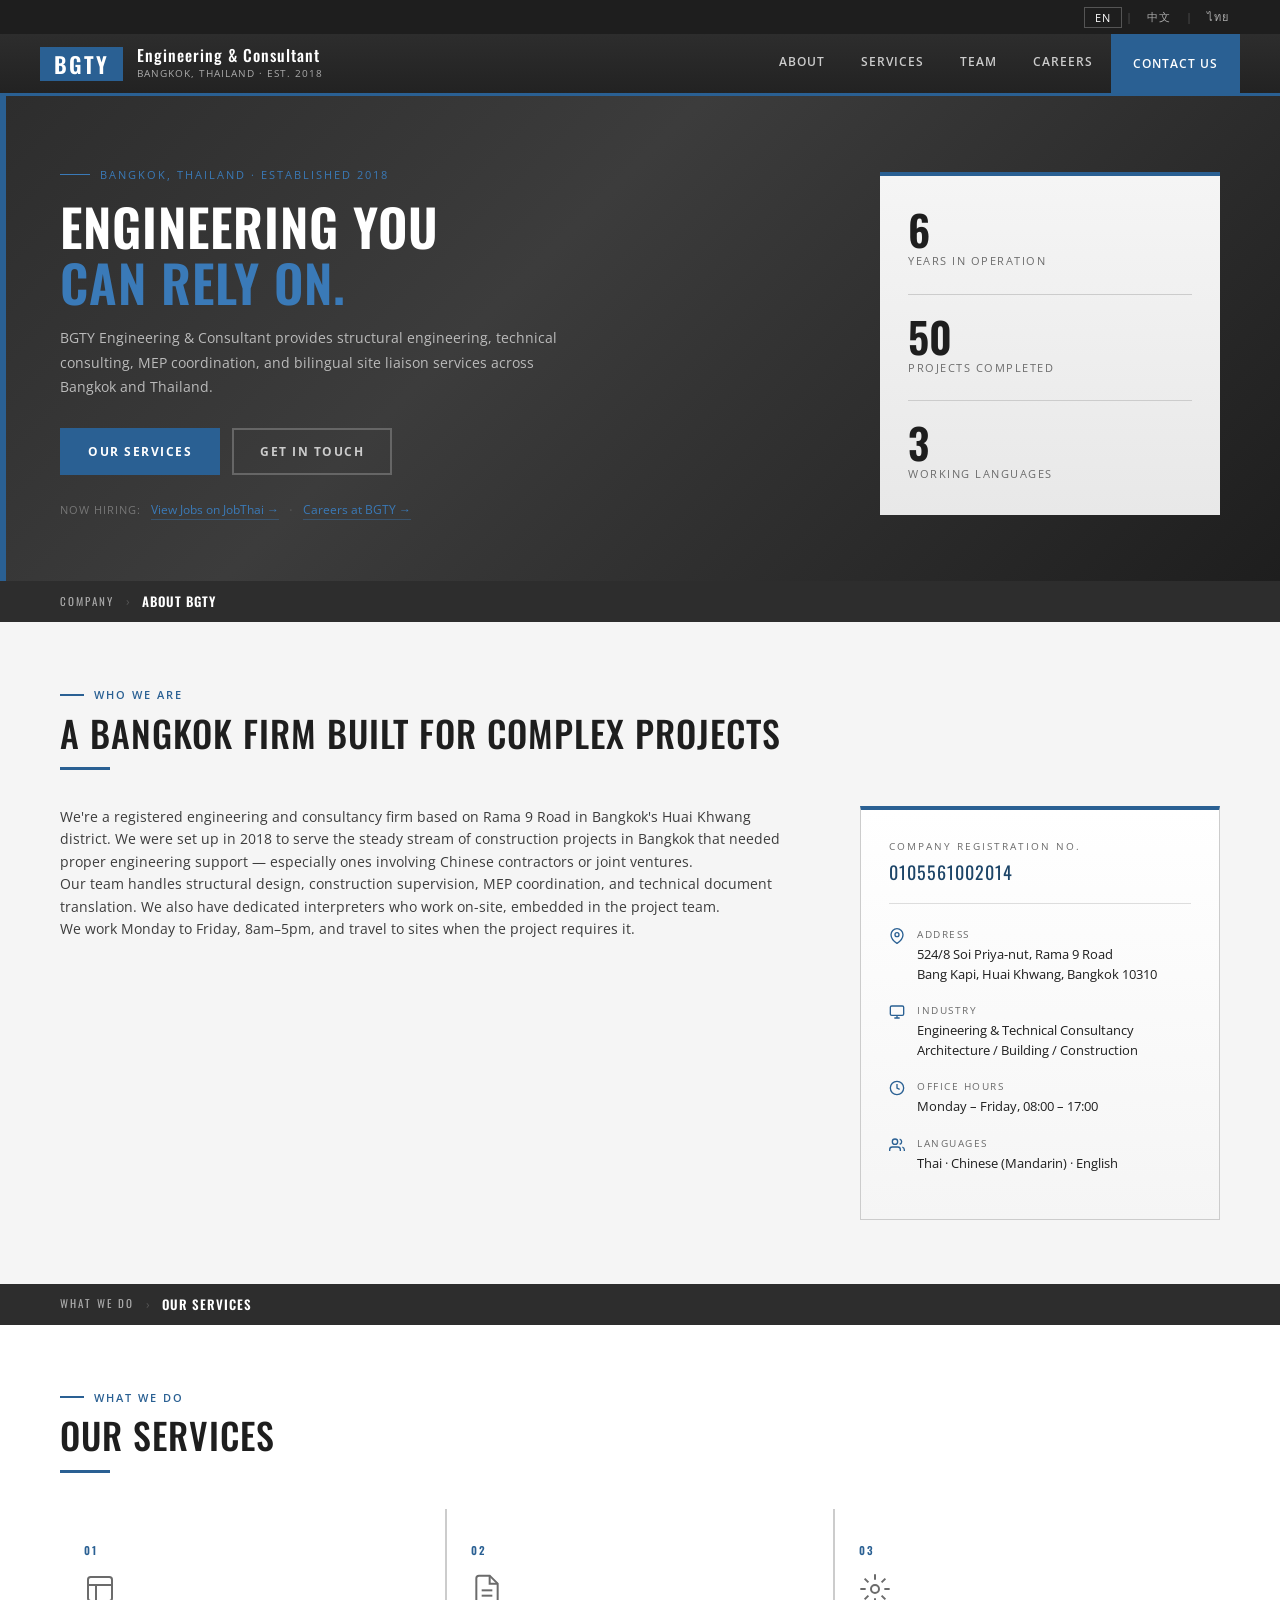
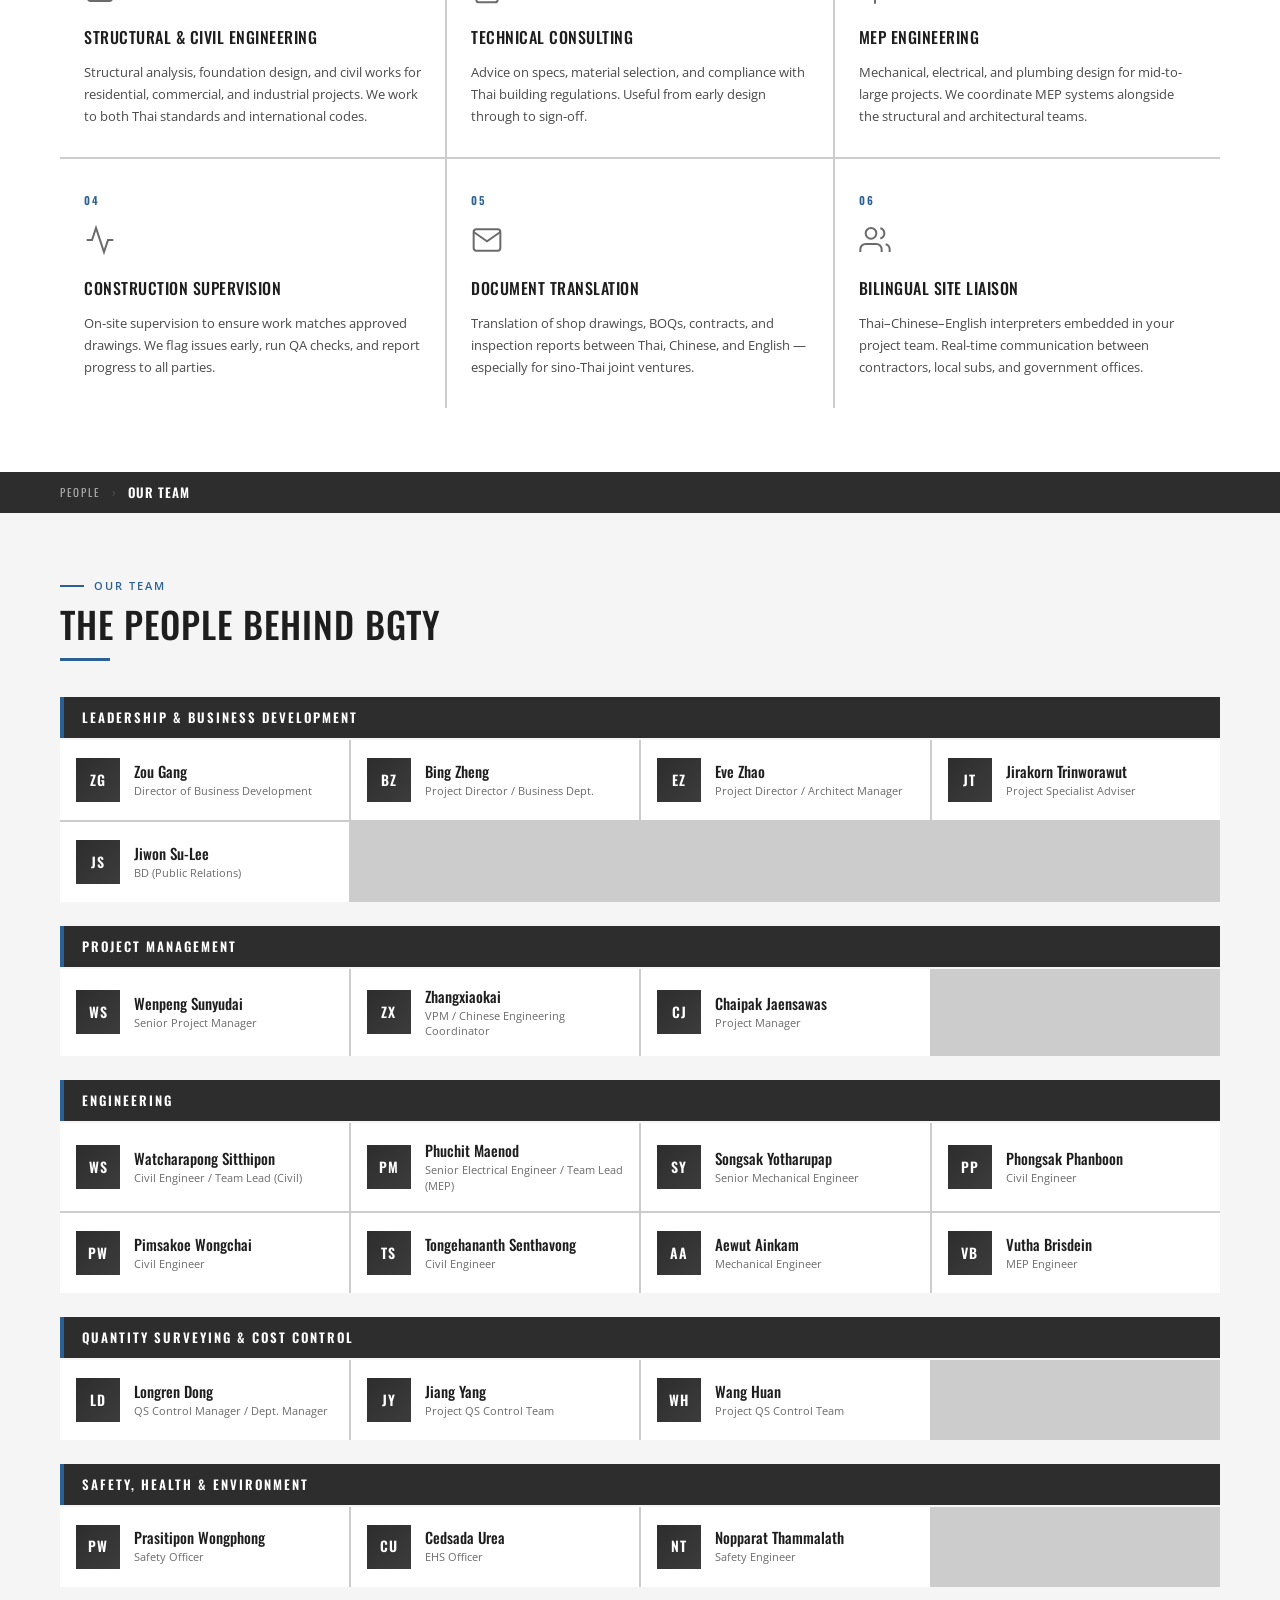
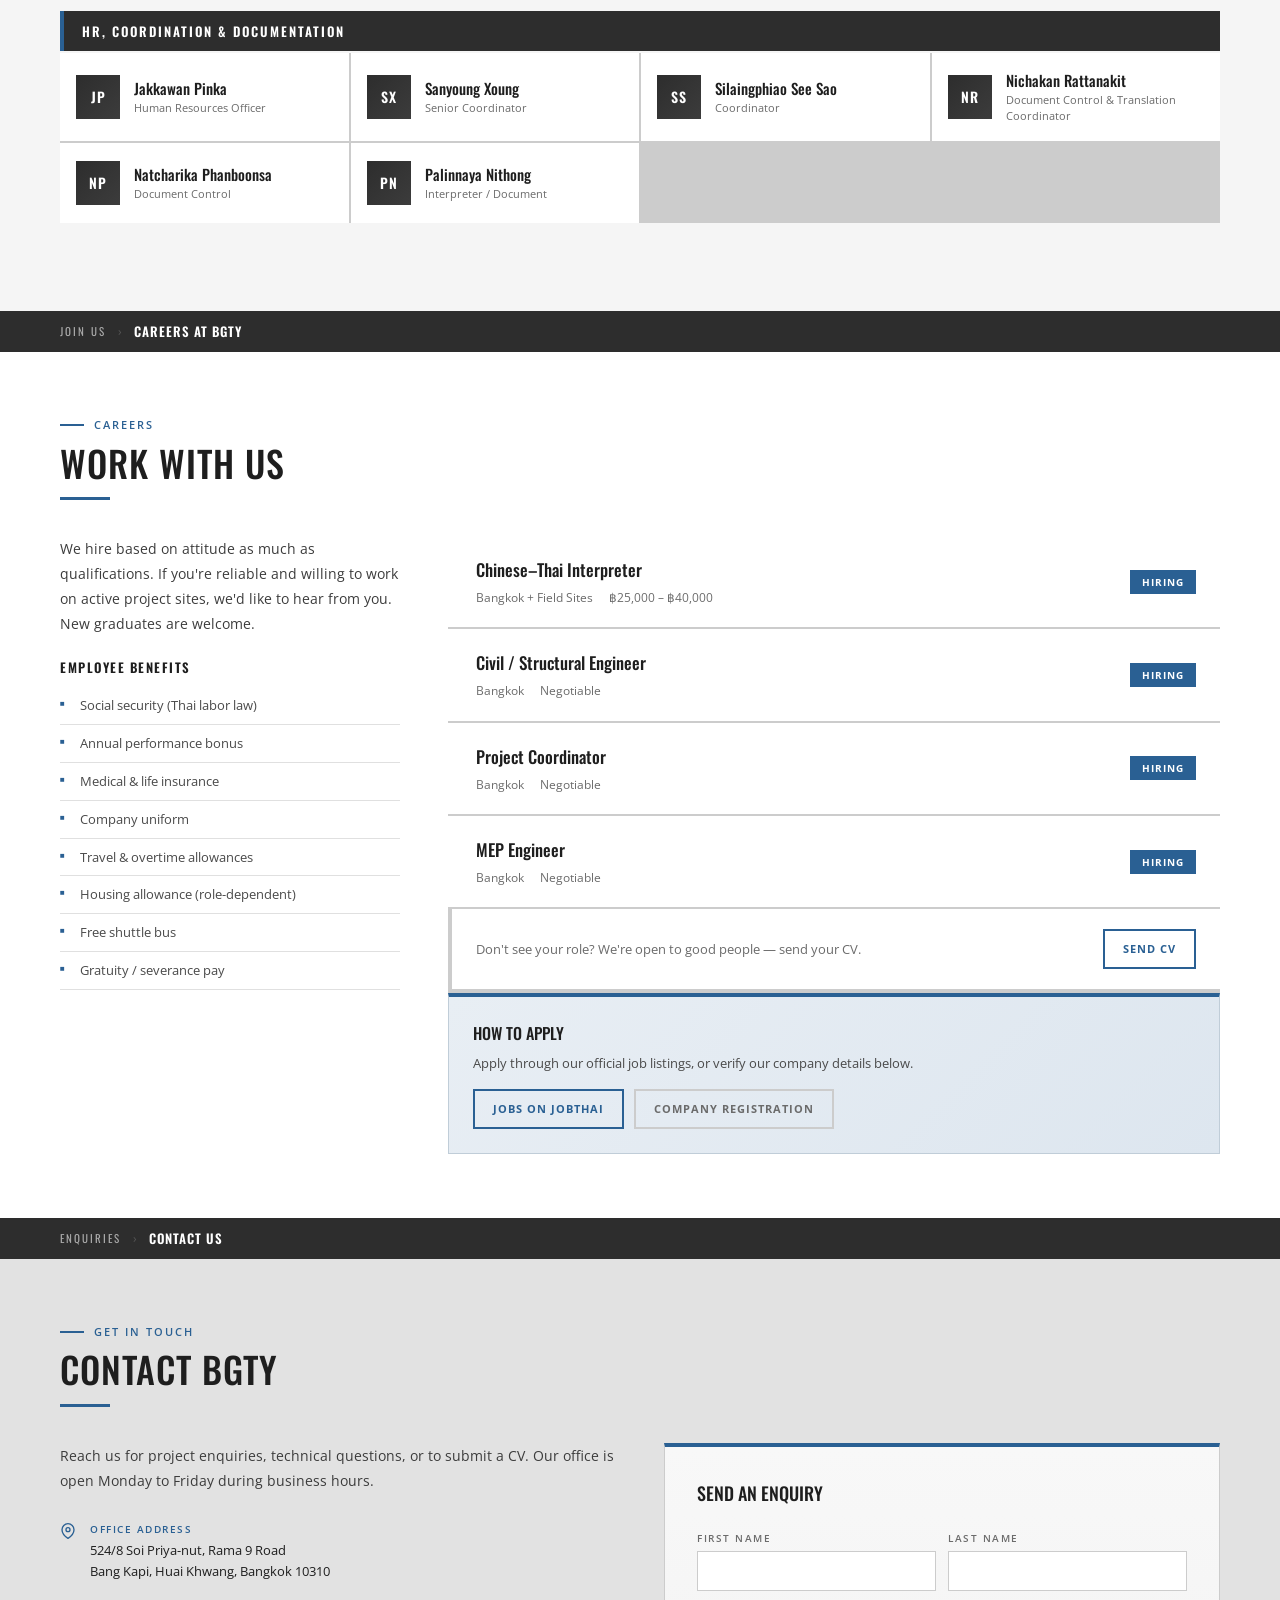
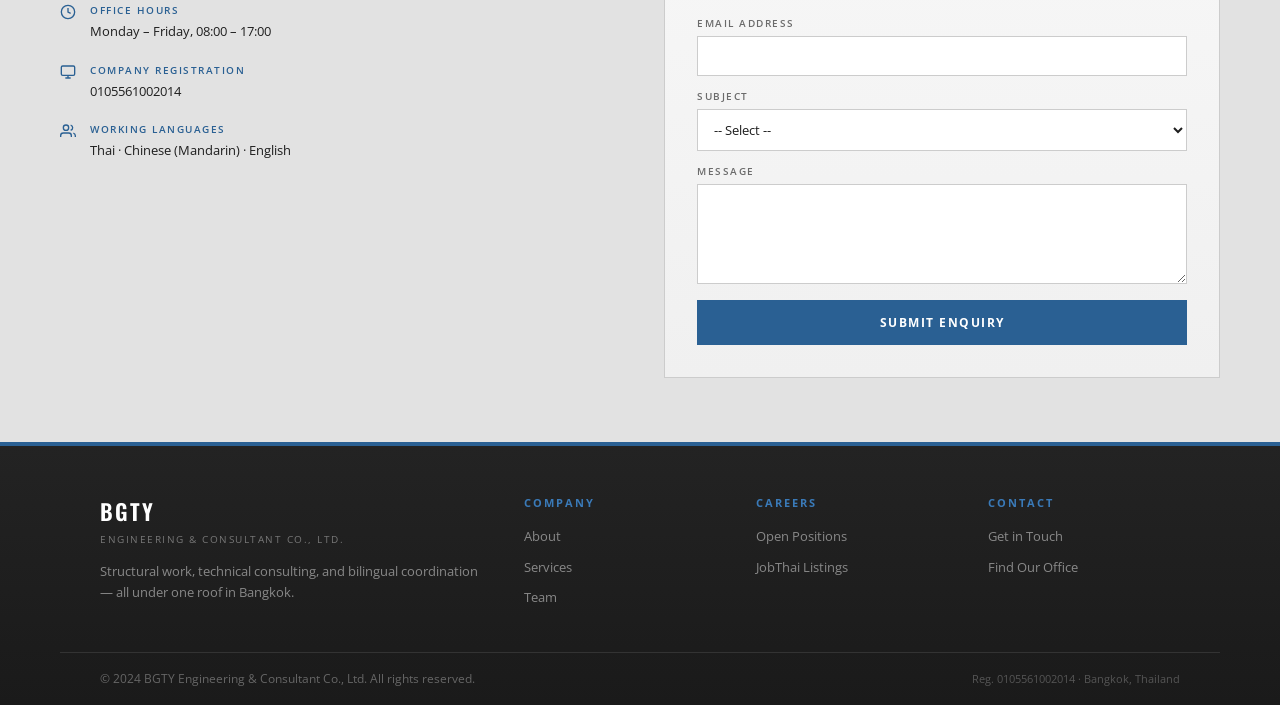
==== commit dae998a8: "Update fmt.Println output from 'Hello' to 'Goodbye'" ====
--- a/index.html
+++ b/index.html
@@ -1,1377 +1,627 @@
 <!DOCTYPE html>
 <html lang="en">
-
 <head>
   <meta charset="UTF-8" />
   <meta name="viewport" content="width=device-width, initial-scale=1.0" />
   <title>BGTY Engineering & Consultant Co., Ltd.</title>
-  <link
-    href="https://fonts.googleapis.com/css2?family=Cormorant+Garamond:ital,wght@0,300;0,400;0,600;1,400&family=DM+Sans:wght@300;400;500;600&family=Bebas+Neue&display=swap"
-    rel="stylesheet" />
-  <link rel="stylesheet" href="style.css">
+  <link href="https://fonts.googleapis.com/css2?family=Open+Sans:wght@300;400;600;700&family=Oswald:wght@400;500;600&display=swap" rel="stylesheet" />
   <style>
     :root {
-      --navy: #0c1b30;
-      --navy-mid: #112240;
-      --navy-light: #1b3560;
-      --gold: #c9a84c;
-      --gold-light: #e2c47a;
-      --white: #f0ece3;
-      --off-white: #ddd8cc;
-      --steel: #8a9bb5;
-      --steel-light: #b4c0d2;
-    }
-
-    *,
-    *::before,
-    *::after {
-      box-sizing: border-box;
-      margin: 0;
-      padding: 0;
-    }
-
-    html {
-      scroll-behavior: smooth;
-    }
+      --gray-darkest: #1e1e1e;
+      --gray-dark: #2d2d2d;
+      --gray-mid: #3c3c3c;
+      --gray-body: #4a4a4a;
+      --gray-medium: #6b6b6b;
+      --gray-light: #999999;
+      --gray-border: #cccccc;
+      --gray-bg-light: #f5f5f5;
+      --gray-bg-mid: #ebebeb;
+      --gray-bg-section: #e2e2e2;
+      --white: #ffffff;
+      --accent: #2a6093;
+      --accent-dark: #1d4568;
+      --accent-light: #3a7ab8;
+      --text-dark: #1e1e1e;
+      --text-body: #3c3c3c;
+      --text-muted: #6b6b6b;
+    }
+
+    *, *::before, *::after { box-sizing: border-box; margin: 0; padding: 0; }
+    html { scroll-behavior: smooth; }
 
     body {
-      font-family: 'DM Sans', sans-serif;
-      background: var(--navy);
-      color: var(--off-white);
-      overflow-x: hidden;
-    }
-
-    ::-webkit-scrollbar {
-      width: 3px;
-    }
-
-    ::-webkit-scrollbar-thumb {
-      background: var(--gold);
-    }
-
-    /* ── LANGUAGE BAR ── */
+      font-family: 'Open Sans', sans-serif;
+      background: var(--white);
+      color: var(--text-body);
+      font-size: 14px;
+      line-height: 1.6;
+    }
+
+    /* ── LANG BAR ── */
     .lang-bar {
+      background: var(--gray-darkest);
+      height: 34px;
+      display: flex;
+      align-items: center;
+      justify-content: flex-end;
+      padding: 0 40px;
+      gap: 4px;
       position: fixed;
-      top: 0;
-      left: 0;
-      right: 0;
-      height: 36px;
-      background: var(--navy-mid);
-      border-bottom: 1px solid rgba(201, 168, 76, 0.12);
-      display: flex;
-      align-items: center;
-      justify-content: flex-end;
-      padding: 0 60px;
+      top: 0; left: 0; right: 0;
       z-index: 1100;
-      gap: 4px;
-    }
-
+    }
     .lang-btn {
       background: transparent;
       border: 1px solid transparent;
-      color: var(--steel);
-      font-family: 'DM Sans', sans-serif;
+      color: #aaa;
+      font-family: 'Open Sans', sans-serif;
       font-size: 11px;
-      letter-spacing: 1.5px;
-      padding: 3px 10px;
+      letter-spacing: 1px;
+      padding: 2px 10px;
       cursor: pointer;
-      transition: color 0.2s, border-color 0.2s;
-    }
-
-    .lang-btn.active {
-      color: var(--gold);
-      border-color: rgba(201, 168, 76, 0.35);
-    }
-
-    .lang-btn:hover {
-      color: var(--gold);
-    }
-
-    .lang-sep {
-      color: var(--steel);
-      font-size: 11px;
-    }
+      text-transform: uppercase;
+    }
+    .lang-btn.active { color: #fff; border-color: #555; }
+    .lang-btn:hover { color: #fff; }
+    .lang-sep { color: #555; font-size: 11px; }
 
     /* ── NAV ── */
     nav {
       position: fixed;
-      top: 36px;
-      left: 0;
-      right: 0;
+      top: 34px;
+      left: 0; right: 0;
       z-index: 1000;
+      background: linear-gradient(180deg, #2d2d2d 0%, #222222 100%);
+      border-bottom: 3px solid var(--accent);
       display: flex;
       align-items: center;
       justify-content: space-between;
-      padding: 18px 60px;
-      transition: background 0.4s, padding 0.3s;
-    }
-
-    nav.scrolled {
-      background: rgba(12, 27, 48, 0.96);
-      backdrop-filter: blur(10px);
-      padding: 12px 60px;
-      border-bottom: 1px solid rgba(201, 168, 76, 0.13);
-    }
-
-    .nav-logo {
-      display: flex;
-      flex-direction: column;
-      gap: 1px;
-      text-decoration: none;
-    }
-
-    .nav-logo-main {
-      font-family: 'Bebas Neue', sans-serif;
-      font-size: 24px;
-      color: var(--gold);
-      letter-spacing: 3px;
+      padding: 0 40px;
+      height: 62px;
+    }
+    .nav-logo { display: flex; align-items: center; gap: 14px; text-decoration: none; }
+    .nav-logo-mark {
+      background: var(--accent);
+      color: #fff;
+      font-family: 'Oswald', sans-serif;
+      font-size: 22px;
+      font-weight: 600;
+      letter-spacing: 2px;
+      padding: 6px 14px;
       line-height: 1;
     }
-
-    .nav-logo-sub {
-      font-size: 9px;
-      letter-spacing: 3px;
-      text-transform: uppercase;
-      color: var(--steel-light);
-    }
-
-    .nav-links {
-      display: flex;
-      gap: 32px;
-      list-style: none;
-      align-items: center;
-    }
-
+    .nav-logo-text { display: flex; flex-direction: column; }
+    .nav-logo-name {
+      font-family: 'Oswald', sans-serif;
+      font-size: 16px;
+      font-weight: 500;
+      color: #fff;
+      letter-spacing: 1px;
+      line-height: 1.2;
+    }
+    .nav-logo-sub { font-size: 10px; color: #aaa; letter-spacing: 1px; text-transform: uppercase; }
+
+    .nav-links { display: flex; list-style: none; height: 62px; }
+    .nav-links li { height: 100%; }
     .nav-links a {
+      display: flex;
+      align-items: center;
+      height: 100%;
+      padding: 0 18px;
       text-decoration: none;
       font-size: 12px;
-      letter-spacing: 1.5px;
-      text-transform: uppercase;
-      color: var(--steel-light);
-      font-weight: 500;
-      transition: color 0.2s;
-      position: relative;
-    }
-
-    .nav-links a::after {
-      content: '';
-      position: absolute;
-      bottom: -4px;
-      left: 0;
-      width: 0;
-      height: 1px;
-      background: var(--gold);
-      transition: width 0.3s;
-    }
-
-    .nav-links a:hover {
-      color: var(--gold);
-    }
-
-    .nav-links a:hover::after {
-      width: 100%;
-    }
-
-    .nav-cta {
-      border: 1px solid var(--gold) !important;
-      color: var(--gold) !important;
-      padding: 7px 20px;
-      transition: background 0.2s !important;
-    }
-
-    .nav-cta:hover {
-      background: var(--gold) !important;
-      color: var(--navy) !important;
-    }
-
-    .nav-cta::after {
-      display: none !important;
-    }
-
-    .hamburger {
-      display: none;
-      flex-direction: column;
-      gap: 5px;
-      cursor: pointer;
-    }
-
-    .hamburger span {
-      display: block;
-      width: 22px;
-      height: 2px;
-      background: var(--gold);
-      transition: all 0.3s;
-    }
-
-    .hamburger.open span:nth-child(1) {
-      transform: rotate(45deg) translate(5px, 5px);
-    }
-
-    .hamburger.open span:nth-child(2) {
-      opacity: 0;
-    }
-
-    .hamburger.open span:nth-child(3) {
-      transform: rotate(-45deg) translate(5px, -5px);
-    }
+      font-weight: 600;
+      letter-spacing: 1px;
+      text-transform: uppercase;
+      color: #ccc;
+      border-bottom: 3px solid transparent;
+      margin-bottom: -3px;
+      transition: color 0.2s, border-color 0.2s, background 0.2s;
+    }
+    .nav-links a:hover { color: #fff; border-bottom-color: var(--accent); background: rgba(255,255,255,0.05); }
+    .nav-links .nav-cta a {
+      background: var(--accent);
+      color: #fff;
+      padding: 0 22px;
+      border-bottom: none;
+      margin-bottom: 0;
+    }
+    .nav-links .nav-cta a:hover { background: var(--accent-light); }
+
+    .hamburger { display: none; flex-direction: column; gap: 5px; cursor: pointer; padding: 8px; }
+    .hamburger span { display: block; width: 24px; height: 2px; background: #fff; transition: all 0.3s; }
+    .hamburger.open span:nth-child(1) { transform: rotate(45deg) translate(5px, 5px); }
+    .hamburger.open span:nth-child(2) { opacity: 0; }
+    .hamburger.open span:nth-child(3) { transform: rotate(-45deg) translate(5px, -5px); }
 
     .mobile-menu {
       position: fixed;
       inset: 0;
-      background: var(--navy);
+      background: var(--gray-dark);
       z-index: 999;
       display: flex;
       flex-direction: column;
       align-items: center;
       justify-content: center;
-      gap: 28px;
+      gap: 0;
       transform: translateX(100%);
-      transition: transform 0.4s ease;
-    }
-
-    .mobile-menu.open {
-      transform: translateX(0);
-    }
-
+      transition: transform 0.35s ease;
+    }
+    .mobile-menu.open { transform: translateX(0); }
     .mobile-menu a {
       text-decoration: none;
-      font-family: 'Cormorant Garamond', serif;
-      font-size: 32px;
-      color: var(--white);
-    }
-
-    .mobile-menu a:hover {
-      color: var(--gold);
-    }
+      font-family: 'Oswald', sans-serif;
+      font-size: 20px;
+      font-weight: 500;
+      color: #ccc;
+      letter-spacing: 2px;
+      text-transform: uppercase;
+      padding: 16px 40px;
+      width: 100%;
+      text-align: center;
+      border-bottom: 1px solid #444;
+      transition: background 0.2s, color 0.2s;
+    }
+    .mobile-menu a:first-child { border-top: 1px solid #444; }
+    .mobile-menu a:hover { background: var(--accent); color: #fff; }
 
     /* ── HERO ── */
     #hero {
-      min-height: 100vh;
-      display: flex;
-      align-items: center;
-      padding: 140px 60px 80px;
+      margin-top: 96px;
+      background: linear-gradient(135deg, #2d2d2d 0%, #3c3c3c 40%, #1e1e1e 100%);
+      padding: 70px 40px 60px;
       position: relative;
       overflow: hidden;
     }
-
-    .hero-bg {
+    .hero-stripe {
       position: absolute;
-      inset: 0;
-      background: linear-gradient(135deg, #0c1b30 0%, #0e2244 55%, #0c1b30 100%);
-    }
-
-    .hero-grid {
-      position: absolute;
-      inset: 0;
-      background-image: linear-gradient(rgba(201, 168, 76, 0.035) 1px, transparent 1px), linear-gradient(90deg, rgba(201, 168, 76, 0.035) 1px, transparent 1px);
-      background-size: 80px 80px;
-      opacity: 0.5;
-    }
-
-    @keyframes drift {
-      to {
-        background-position: 72px 72px;
-      }
-    }
-
-    .hero-glow {
-      display: none;
-    }
-
-    .hero-content {
-      position: relative;
-      z-index: 2;
-      max-width: 680px;
-    }
-
-    .hero-tag {
-      display: inline-flex;
-      align-items: center;
-      gap: 10px;
-      font-size: 11px;
-      letter-spacing: 3px;
-      text-transform: uppercase;
-      color: var(--gold);
-      margin-bottom: 24px;
-    }
-
-    .hero-tag::before {
-      content: '';
-      width: 28px;
-      height: 1px;
-      background: var(--gold);
-    }
-
-    h1.hero-title {
-      font-family: 'Cormorant Garamond', serif;
-      font-size: clamp(48px, 6.5vw, 88px);
-      font-weight: 300;
-      line-height: 1.05;
-      color: var(--white);
-      margin-bottom: 20px;
-    }
-
-    h1.hero-title strong {
-      font-weight: 600;
-      color: var(--gold);
-      display: block;
-    }
-
-    .hero-desc {
-      font-size: 15px;
-      line-height: 1.8;
-      color: var(--steel-light);
-      max-width: 500px;
-      margin-bottom: 40px;
-    }
-
-    .hero-btns {
-      display: flex;
-      gap: 16px;
-      flex-wrap: wrap;
-    }
-
-    .hero-jobs {
-      display: flex;
-      align-items: center;
-      flex-wrap: wrap;
-      gap: 8px 18px;
-      margin-top: 26px;
-    }
-
-    .hero-jobs-label {
+      top: 0; left: 0; bottom: 0;
+      width: 6px;
+      background: var(--accent);
+    }
+    .hero-inner { max-width: 1160px; margin: 0 auto; display: grid; grid-template-columns: 1fr 340px; gap: 60px; align-items: center; }
+    .hero-eyebrow {
       font-size: 11px;
       letter-spacing: 2px;
       text-transform: uppercase;
-      color: var(--steel);
-    }
-
-    .hero-job-link {
-      font-size: 12px;
-      letter-spacing: 0.5px;
-      color: var(--gold-light);
-      text-decoration: none;
-      border-bottom: 1px solid rgba(201, 168, 76, 0.35);
-      padding-bottom: 2px;
-      transition: color 0.2s, border-color 0.2s;
-    }
-
-    .hero-job-link:hover {
-      color: var(--gold);
-      border-color: var(--gold);
-    }
-
-    .hero-job-link-alt {
-      color: var(--steel-light);
-      border-color: rgba(138, 155, 181, 0.35);
-    }
-
-    .hero-job-link-alt:hover {
-      color: var(--white);
-      border-color: var(--steel-light);
-    }
-
-    .hero-stats {
-      display: flex;
-      gap: 48px;
-      flex-wrap: wrap;
-      margin-top: 56px;
-    }
-
-    .stat-num {
-      font-family: 'Bebas Neue', sans-serif;
-      font-size: 40px;
-      color: var(--gold);
-      line-height: 1;
-    }
-
-    .stat-label {
-      font-size: 10px;
-      letter-spacing: 2px;
-      text-transform: uppercase;
-      color: var(--steel);
-      margin-top: 3px;
-    }
-
-    @keyframes fadeUp {
-      from {
-        opacity: 0;
-        transform: translateY(24px);
-      }
-
-      to {
-        opacity: 1;
-        transform: translateY(0);
-      }
-    }
-
-    .btn-gold {
-      display: inline-flex;
-      align-items: center;
-      gap: 8px;
-      background: var(--gold);
-      color: var(--navy);
+      color: var(--accent-light);
+      margin-bottom: 14px;
+      display: flex;
+      align-items: center;
+      gap: 10px;
+    }
+    .hero-eyebrow::before { content: ''; display: block; width: 30px; height: 1px; background: var(--accent-light); }
+    h1.hero-title {
+      font-family: 'Oswald', sans-serif;
+      font-size: clamp(32px, 4vw, 52px);
+      font-weight: 600;
+      color: #fff;
+      line-height: 1.1;
+      margin-bottom: 16px;
+      text-transform: uppercase;
+      letter-spacing: 1px;
+    }
+    h1.hero-title span.accent { color: var(--accent-light); }
+    .hero-desc {
+      font-size: 14px;
+      color: #bbb;
+      line-height: 1.75;
+      margin-bottom: 28px;
+      max-width: 520px;
+    }
+    .hero-btns { display: flex; gap: 12px; flex-wrap: wrap; margin-bottom: 24px; }
+    .btn-primary {
+      background: var(--accent);
+      color: #fff;
       text-decoration: none;
       font-size: 12px;
-      font-weight: 600;
+      font-weight: 700;
       letter-spacing: 1.5px;
       text-transform: uppercase;
-      padding: 14px 32px;
-      transition: background 0.2s, transform 0.2s;
-    }
-
-    .btn-gold:hover {
-      background: var(--gold-light);
-      transform: translateY(-2px);
-    }
-
-    .btn-border {
-      display: inline-flex;
-      align-items: center;
-      gap: 8px;
-      border: 1px solid rgba(201, 168, 76, 0.4);
-      color: var(--off-white);
+      padding: 12px 26px;
+      display: inline-block;
+      border: 2px solid var(--accent);
+      transition: background 0.2s;
+    }
+    .btn-primary:hover { background: var(--accent-dark); border-color: var(--accent-dark); }
+    .btn-outline {
+      background: transparent;
+      color: #ccc;
       text-decoration: none;
       font-size: 12px;
+      font-weight: 700;
       letter-spacing: 1.5px;
       text-transform: uppercase;
-      padding: 14px 32px;
-      transition: border-color 0.2s, transform 0.2s;
-    }
-
-    .btn-border:hover {
-      border-color: var(--gold);
-      color: var(--gold);
-      transform: translateY(-2px);
-    }
+      padding: 12px 26px;
+      display: inline-block;
+      border: 2px solid #666;
+      transition: border-color 0.2s, color 0.2s;
+    }
+    .btn-outline:hover { border-color: #aaa; color: #fff; }
+
+    .hero-hiring {
+      display: flex;
+      align-items: center;
+      gap: 10px;
+      flex-wrap: wrap;
+    }
+    .hero-hiring-label { font-size: 11px; letter-spacing: 1px; text-transform: uppercase; color: #777; }
+    .hero-hiring a { font-size: 12px; color: var(--accent-light); text-decoration: none; border-bottom: 1px solid rgba(58,122,184,0.4); }
+    .hero-hiring a:hover { color: #fff; border-color: #fff; }
+    .hero-hiring-sep { color: #555; }
+
+    .hero-stats-box {
+      background: linear-gradient(180deg, #f5f5f5 0%, #e8e8e8 100%);
+      border-top: 4px solid var(--accent);
+      padding: 32px 28px;
+    }
+    .hero-stat { margin-bottom: 24px; }
+    .hero-stat:last-child { margin-bottom: 0; }
+    .stat-num {
+      font-family: 'Oswald', sans-serif;
+      font-size: 42px;
+      font-weight: 600;
+      color: var(--gray-darkest);
+      line-height: 1;
+      display: block;
+    }
+    .stat-label { font-size: 11px; letter-spacing: 1.5px; text-transform: uppercase; color: var(--gray-medium); margin-top: 2px; }
+    .stat-divider { height: 1px; background: #ccc; margin: 20px 0; }
 
     /* ── SECTIONS ── */
-    .section {
-      padding: 100px 60px;
-    }
-
-    .section.bg-mid {
-      background: var(--navy-mid);
-    }
-
-    .section-inner {
-      max-width: 1240px;
-      margin: 0 auto;
-    }
-
-    .label {
-      display: inline-flex;
+    .section { padding: 64px 40px; }
+    .section.bg-gray { background: var(--gray-bg-light); }
+    .section.bg-mid { background: var(--gray-bg-section); }
+    .section-inner { max-width: 1160px; margin: 0 auto; }
+
+    .section-header { margin-bottom: 36px; }
+    .eyebrow {
+      font-size: 11px;
+      letter-spacing: 2px;
+      text-transform: uppercase;
+      color: var(--accent);
+      font-weight: 600;
+      display: flex;
       align-items: center;
       gap: 10px;
-      font-size: 10px;
-      letter-spacing: 3.5px;
-      text-transform: uppercase;
-      color: var(--gold);
-      margin-bottom: 20px;
-    }
-
-    .label::before {
-      content: '';
-      width: 22px;
-      height: 1px;
-      background: var(--gold);
-    }
-
+      margin-bottom: 8px;
+    }
+    .eyebrow::before { content: ''; display: block; width: 24px; height: 2px; background: var(--accent); }
     h2.sec-title {
-      font-family: 'Cormorant Garamond', serif;
-      font-size: clamp(32px, 3.5vw, 50px);
-      font-weight: 300;
-      color: var(--white);
-      line-height: 1.1;
-      margin-bottom: 20px;
-    }
-
-    h2.sec-title em {
-      font-style: italic;
-      color: var(--gold);
-    }
+      font-family: 'Oswald', sans-serif;
+      font-size: clamp(24px, 3vw, 36px);
+      font-weight: 500;
+      color: var(--gray-darkest);
+      text-transform: uppercase;
+      letter-spacing: 1px;
+      line-height: 1.15;
+    }
+    .sec-divider { width: 50px; height: 3px; background: var(--accent); margin-top: 14px; }
 
     /* ── ABOUT ── */
-    .about-grid {
-      display: grid;
-      grid-template-columns: 1fr 1fr;
-      gap: 80px;
-      align-items: start;
-    }
-
-    .about-text p {
-      font-size: 15px;
-      line-height: 1.85;
-      color: var(--steel-light);
-      margin-bottom: 18px;
-    }
-
+    .about-grid { display: grid; grid-template-columns: 1fr 360px; gap: 56px; align-items: start; }
+    .about-text p { font-size: 14px; line-height: 1.8; color: var(--text-body); margin-bottom: 16px; }
     .info-card {
-      background: var(--navy-mid);
-      border: 1px solid rgba(201, 168, 76, 0.12);
-      padding: 40px;
+      background: linear-gradient(180deg, #fff 0%, #f5f5f5 100%);
+      border: 1px solid var(--gray-border);
+      border-top: 4px solid var(--accent);
+      padding: 28px;
+    }
+    .reg-label { font-size: 10px; letter-spacing: 2px; text-transform: uppercase; color: var(--gray-medium); margin-bottom: 4px; }
+    .reg-num { font-family: 'Oswald', sans-serif; font-size: 18px; color: var(--accent-dark); letter-spacing: 1px; margin-bottom: 22px; border-bottom: 1px solid #ddd; padding-bottom: 16px; }
+    .info-row { display: flex; gap: 12px; margin-bottom: 18px; align-items: flex-start; }
+    .info-icon { color: var(--accent); flex-shrink: 0; margin-top: 2px; }
+    .info-key { font-size: 10px; letter-spacing: 1.5px; text-transform: uppercase; color: var(--gray-medium); margin-bottom: 2px; }
+    .info-val { font-size: 13px; color: var(--text-dark); line-height: 1.55; }
+
+    /* ── SERVICES ── */
+    .services-grid { display: grid; grid-template-columns: repeat(3, 1fr); gap: 2px; background: #ccc; }
+    .svc-card {
+      background: #fff;
+      padding: 30px 24px;
       position: relative;
-    }
-
-    .info-card::before {
-      content: '';
-      position: absolute;
-      top: -1px;
-      left: -1px;
-      width: 36px;
-      height: 36px;
-      border-top: 2px solid var(--gold);
-      border-left: 2px solid var(--gold);
-    }
-
-    .info-card::after {
-      content: '';
-      position: absolute;
-      bottom: -1px;
-      right: -1px;
-      width: 36px;
-      height: 36px;
-      border-bottom: 2px solid var(--gold);
-      border-right: 2px solid var(--gold);
-    }
-
-    .reg-label {
-      font-size: 10px;
+      transition: background 0.2s;
+      border-top: 3px solid transparent;
+    }
+    .svc-card:hover { background: #f9f9f9; border-top-color: var(--accent); }
+    .svc-num {
+      font-family: 'Oswald', sans-serif;
+      font-size: 11px;
+      font-weight: 600;
       letter-spacing: 2px;
-      text-transform: uppercase;
-      color: var(--steel);
-      margin-bottom: 4px;
-    }
-
-    .reg-num {
-      font-family: 'Bebas Neue', sans-serif;
-      font-size: 20px;
-      color: var(--gold-light);
+      color: var(--accent);
+      margin-bottom: 14px;
+      display: block;
+    }
+    .svc-icon { color: var(--gray-medium); margin-bottom: 14px; }
+    .svc-name { font-family: 'Oswald', sans-serif; font-size: 16px; font-weight: 500; color: var(--gray-darkest); margin-bottom: 10px; text-transform: uppercase; letter-spacing: 0.5px; }
+    .svc-desc { font-size: 13px; line-height: 1.7; color: var(--gray-body); }
+
+    /* ── TEAM ── */
+    .team-group-title {
+      font-family: 'Oswald', sans-serif;
+      font-size: 13px;
+      font-weight: 600;
       letter-spacing: 2px;
-      margin-bottom: 28px;
-    }
-
-    .info-row {
-      display: flex;
+      text-transform: uppercase;
+      color: #fff;
+      background: var(--gray-dark);
+      padding: 10px 18px;
+      margin-bottom: 2px;
+      border-left: 4px solid var(--accent);
+    }
+    .team-grid { display: grid; grid-template-columns: repeat(4, 1fr); gap: 2px; background: #ccc; margin-bottom: 24px; }
+    .team-card {
+      background: #fff;
+      padding: 18px 16px;
+      display: flex;
+      align-items: center;
       gap: 14px;
-      margin-bottom: 22px;
-      align-items: flex-start;
-    }
-
-    .info-icon {
-      color: var(--gold);
+      transition: background 0.2s;
+    }
+    .team-card:hover { background: #f5f5f5; }
+    .team-avatar {
+      width: 44px;
+      height: 44px;
+      background: linear-gradient(135deg, var(--gray-dark) 0%, var(--gray-mid) 100%);
+      color: #fff;
+      font-family: 'Oswald', sans-serif;
+      font-size: 14px;
+      font-weight: 600;
+      display: flex;
+      align-items: center;
+      justify-content: center;
       flex-shrink: 0;
-      margin-top: 2px;
-    }
-
-    .info-key {
-      font-size: 10px;
-      letter-spacing: 2px;
-      text-transform: uppercase;
-      color: var(--steel);
-      margin-bottom: 3px;
-    }
-
-    .info-val {
-      font-size: 14px;
-      color: var(--white);
-      line-height: 1.55;
-    }
-
-    /* ── SERVICES ── */
-    .services-grid {
-      display: grid;
-      grid-template-columns: repeat(3, 1fr);
-      gap: 2px;
-      margin-top: 56px;
-    }
-
-    .svc-card {
-      background: var(--navy);
-      border: 1px solid rgba(201, 168, 76, 0.07);
-      padding: 40px 32px;
-      position: relative;
-      overflow: hidden;
-      transition: border-color 0.3s, transform 0.25s;
-    }
-
-    .svc-card::after {
-      content: '';
-      position: absolute;
-      bottom: 0;
-      left: 0;
-      width: 100%;
-      height: 2px;
-      background: var(--gold);
-      transform: scaleX(0);
-      transform-origin: left;
-      transition: transform 0.35s;
-    }
-
-    .svc-card:hover {
-      border-color: rgba(201, 168, 76, 0.2);
-      transform: translateY(-4px);
-    }
-
-    .svc-card:hover::after {
-      transform: scaleX(1);
-    }
-
-    .svc-num {
-      font-family: 'Bebas Neue', sans-serif;
-      font-size: 60px;
-      color: rgba(201, 168, 76, 0.05);
-      line-height: 1;
-      position: absolute;
-      top: 12px;
-      right: 20px;
-      transition: color 0.3s;
-    }
-
-    .svc-card:hover .svc-num {
-      color: rgba(201, 168, 76, 0.1);
-    }
-
-    .svc-icon {
-      color: var(--gold);
-      margin-bottom: 22px;
-    }
-
-    .svc-name {
-      font-family: 'Cormorant Garamond', serif;
-      font-size: 22px;
+      letter-spacing: 1px;
+    }
+    .team-name { font-family: 'Oswald', sans-serif; font-size: 15px; font-weight: 500; color: var(--gray-darkest); line-height: 1.2; margin-bottom: 3px; }
+    .team-role { font-size: 11px; color: var(--gray-medium); line-height: 1.4; }
+
+    /* ── CAREERS ── */
+    .careers-layout { display: grid; grid-template-columns: 340px 1fr; gap: 48px; }
+    .careers-left p { font-size: 14px; line-height: 1.8; color: var(--text-body); margin-bottom: 20px; }
+    .benefits-title {
+      font-family: 'Oswald', sans-serif;
+      font-size: 13px;
+      letter-spacing: 1.5px;
+      text-transform: uppercase;
+      color: var(--gray-darkest);
+      margin-bottom: 10px;
       font-weight: 600;
-      color: var(--white);
-      margin-bottom: 12px;
-    }
-
-    .svc-desc {
-      font-size: 13px;
-      line-height: 1.78;
-      color: var(--steel);
-    }
-
-    /* ── WHY US ── */
-    .why-grid {
-      display: grid;
-      grid-template-columns: repeat(4, 1fr);
-      gap: 2px;
-      margin-top: 56px;
-    }
-
-    .why-card {
-      padding: 40px 28px;
-      text-align: center;
-      border: 1px solid rgba(201, 168, 76, 0.07);
-      background: var(--navy);
-      transition: border-color 0.3s;
-    }
-
-    .why-card:hover {
-      border-color: rgba(201, 168, 76, 0.2);
-    }
-
-    .why-icon {
-      color: var(--gold);
-      margin: 0 auto 20px;
-      display: block;
-    }
-
-    .why-title {
-      font-family: 'Cormorant Garamond', serif;
-      font-size: 20px;
-      font-weight: 600;
-      color: var(--white);
-      margin-bottom: 10px;
-    }
-
-    .why-desc {
-      font-size: 13px;
-      line-height: 1.75;
-      color: var(--steel);
-    }
-
-    /* ── TEAM ── */
-    .team-grid {
-      display: grid;
-      grid-template-columns: repeat(auto-fill, minmax(260px, 1fr));
-      gap: 24px;
-      margin-top: 24px;
-    }
-
-    .team-group {
-      margin-top: 56px;
-    }
-
-    .team-group-title {
-      display: flex;
-      align-items: center;
-      gap: 18px;
-      font-family: 'DM Sans', sans-serif;
-      font-weight: 500;
-      font-size: 15px;
-      letter-spacing: 2.5px;
-      text-transform: uppercase;
-      color: var(--gold-light);
-      padding-bottom: 14px;
-      border-bottom: 1px solid rgba(201, 168, 76, 0.25);
-    }
-
-    .team-group-title::before {
-      content: "";
-      width: 28px;
-      height: 1px;
-      background: var(--gold);
-      flex-shrink: 0;
-    }
-
-    .team-card {
-      background: var(--navy-mid);
-      border: 1px solid rgba(201, 168, 76, 0.1);
-      padding: 32px 28px;
-      position: relative;
-      overflow: hidden;
-      transition: border-color 0.3s, transform 0.25s;
-    }
-
-    .team-card::before {
-      content: '';
-      position: absolute;
-      top: -1px;
-      left: -1px;
-      width: 28px;
-      height: 28px;
-      border-top: 2px solid var(--gold);
-      border-left: 2px solid var(--gold);
-    }
-
-    .team-card:hover {
-      border-color: rgba(201, 168, 76, 0.25);
-      transform: translateY(-4px);
-    }
-
-    .team-avatar {
-      width: 56px;
-      height: 56px;
-      border-radius: 50%;
-      background: linear-gradient(135deg, var(--navy-light), var(--navy));
-      border: 2px solid rgba(201, 168, 76, 0.3);
-      display: flex;
-      align-items: center;
-      justify-content: center;
-      font-family: 'Bebas Neue', sans-serif;
-      font-size: 20px;
-      color: var(--gold);
-      letter-spacing: 2px;
-      margin-bottom: 18px;
-    }
-
-    .team-name {
-      font-family: 'Cormorant Garamond', serif;
-      font-size: 22px;
-      font-weight: 600;
-      color: var(--white);
-      margin-bottom: 6px;
-      line-height: 1.2;
-    }
-
-    .team-role {
-      font-size: 10px;
-      letter-spacing: 2px;
-      text-transform: uppercase;
-      color: var(--gold);
-      display: inline-flex;
-      align-items: center;
-      gap: 8px;
-      line-height: 1.5;
-    }
-
-    .team-role::before {
-      content: '';
-      width: 14px;
-      height: 1px;
-      background: var(--gold);
-      flex-shrink: 0;
-    }
-
-    /* ── CAREERS ── */
-    .careers-layout {
-      display: grid;
-      grid-template-columns: 1fr 1.8fr;
-      gap: 72px;
-      align-items: start;
-    }
-
-    .careers-text p {
-      font-size: 15px;
-      line-height: 1.85;
-      color: var(--steel-light);
-      margin-bottom: 28px;
-    }
-
-    .benefits {
-      list-style: none;
-      margin-top: 4px;
-    }
-
+    }
+    .benefits { list-style: none; }
     .benefits li {
       font-size: 13px;
-      color: var(--steel);
-      padding: 9px 0;
-      border-bottom: 1px solid rgba(255, 255, 255, 0.04);
-      display: flex;
-      align-items: center;
-      gap: 10px;
-    }
-
-    .benefits li::before {
-      content: '✦';
-      color: var(--gold);
-      font-size: 9px;
-    }
-
-    .job-list {
-      display: flex;
-      flex-direction: column;
-      gap: 2px;
-    }
-
+      color: var(--gray-body);
+      padding: 8px 0 8px 20px;
+      border-bottom: 1px solid #e0e0e0;
+      position: relative;
+    }
+    .benefits li::before { content: '■'; position: absolute; left: 0; color: var(--accent); font-size: 8px; top: 10px; }
+
+    .job-list { display: flex; flex-direction: column; gap: 2px; background: #ccc; }
     .job-card {
-      background: var(--navy);
-      border: 1px solid rgba(201, 168, 76, 0.08);
-      padding: 28px 32px;
+      background: #fff;
+      padding: 20px 24px;
       display: flex;
       justify-content: space-between;
       align-items: center;
-      transition: border-color 0.25s, transform 0.2s;
-    }
-
-    .job-card:hover {
-      border-color: rgba(201, 168, 76, 0.22);
-      transform: translateX(4px);
-    }
-
-    .job-title {
-      font-family: 'Cormorant Garamond', serif;
-      font-size: 20px;
-      font-weight: 600;
-      color: var(--white);
-      margin-bottom: 6px;
-    }
-
-    .job-meta {
-      font-size: 12px;
-      color: var(--steel);
-      display: flex;
-      gap: 18px;
-      flex-wrap: wrap;
-    }
-
+      transition: background 0.2s;
+      border-left: 4px solid transparent;
+    }
+    .job-card:hover { background: #f9f9f9; border-left-color: var(--accent); }
+    .job-title { font-family: 'Oswald', sans-serif; font-size: 17px; font-weight: 500; color: var(--gray-darkest); margin-bottom: 5px; }
+    .job-meta { font-size: 12px; color: var(--gray-medium); display: flex; gap: 16px; }
     .job-badge {
       font-size: 10px;
-      letter-spacing: 1.5px;
-      text-transform: uppercase;
-      padding: 5px 14px;
-      border: 1px solid rgba(201, 168, 76, 0.3);
-      color: var(--gold);
+      letter-spacing: 1px;
+      text-transform: uppercase;
+      font-weight: 700;
+      color: #fff;
+      background: var(--accent);
+      padding: 4px 12px;
       white-space: nowrap;
-    }
-
-    .job-open-call {
-      padding: 26px 32px;
-      border: 1px dashed rgba(201, 168, 76, 0.2);
-      background: rgba(201, 168, 76, 0.02);
-      text-align: center;
+      flex-shrink: 0;
+    }
+    .open-call {
+      background: #fff;
+      padding: 20px 24px;
+      border-left: 4px solid var(--gray-border);
+      display: flex;
+      justify-content: space-between;
+      align-items: center;
+      gap: 20px;
+    }
+    .open-call p { font-size: 13px; color: var(--gray-medium); }
+    .apply-box {
+      background: linear-gradient(135deg, #e8eef4 0%, #dde6ef 100%);
+      border: 1px solid #c0cdd8;
+      border-top: 4px solid var(--accent);
+      padding: 24px;
       margin-top: 2px;
     }
-
-    .apply-box {
-      margin-top: 14px;
-      padding: 28px 32px;
-      border: 1px solid rgba(201, 168, 76, 0.18);
-      background: linear-gradient(135deg, rgba(201, 168, 76, 0.05), rgba(201, 168, 76, 0.01));
-    }
-
-    .apply-title {
-      font-family: 'Cormorant Garamond', serif;
-      font-size: 22px;
-      font-weight: 600;
-      color: var(--white);
-      margin-bottom: 8px;
-    }
-
-    .apply-sub {
+    .apply-title { font-family: 'Oswald', sans-serif; font-size: 16px; font-weight: 500; color: var(--gray-darkest); margin-bottom: 6px; text-transform: uppercase; }
+    .apply-sub { font-size: 13px; color: var(--gray-body); margin-bottom: 16px; }
+    .apply-links { display: flex; gap: 10px; flex-wrap: wrap; }
+    .btn-sm {
+      font-size: 11px;
+      font-weight: 700;
+      letter-spacing: 1px;
+      text-transform: uppercase;
+      padding: 9px 18px;
+      text-decoration: none;
+      display: inline-block;
+      border: 2px solid var(--accent);
+      color: var(--accent);
+      background: transparent;
+      transition: background 0.2s, color 0.2s;
+    }
+    .btn-sm:hover { background: var(--accent); color: #fff; }
+    .btn-sm-ghost { border-color: var(--gray-border); color: var(--gray-medium); }
+    .btn-sm-ghost:hover { background: var(--gray-border); color: var(--gray-dark); }
+
+    /* ── CONTACT ── */
+    .contact-layout { display: grid; grid-template-columns: 1fr 1fr; gap: 48px; }
+    .contact-info p { font-size: 14px; line-height: 1.8; color: var(--text-body); margin-bottom: 28px; }
+    .contact-row { display: flex; gap: 14px; margin-bottom: 20px; }
+    .contact-icon { color: var(--accent); flex-shrink: 0; margin-top: 2px; }
+    .contact-key { font-size: 10px; letter-spacing: 1.5px; text-transform: uppercase; color: var(--accent); margin-bottom: 3px; font-weight: 600; }
+    .contact-val { font-size: 13px; color: var(--text-dark); line-height: 1.6; }
+
+    .contact-form {
+      background: linear-gradient(180deg, #f8f8f8 0%, #f0f0f0 100%);
+      border: 1px solid var(--gray-border);
+      border-top: 4px solid var(--accent);
+      padding: 32px;
+    }
+    .form-title { font-family: 'Oswald', sans-serif; font-size: 18px; font-weight: 500; color: var(--gray-darkest); margin-bottom: 22px; text-transform: uppercase; }
+    .form-row { display: grid; grid-template-columns: 1fr 1fr; gap: 12px; margin-bottom: 12px; }
+    .form-group { display: flex; flex-direction: column; gap: 5px; margin-bottom: 12px; }
+    .form-label { font-size: 10px; letter-spacing: 1.5px; text-transform: uppercase; color: var(--gray-medium); font-weight: 600; }
+    .form-input, .form-select, .form-textarea {
+      background: #fff;
+      border: 1px solid var(--gray-border);
+      color: var(--text-dark);
+      font-family: 'Open Sans', sans-serif;
       font-size: 13px;
-      line-height: 1.6;
-      color: var(--steel-light);
-      margin-bottom: 20px;
-    }
-
-    .apply-links {
-      display: flex;
-      flex-wrap: wrap;
-      gap: 12px;
-    }
-
-    .apply-links .btn-border {
-      font-size: 11px;
-      letter-spacing: 1.5px;
-      padding: 12px 22px;
-    }
-
-    .btn-border-ghost {
-      border-color: rgba(138, 155, 181, 0.35) !important;
-      color: var(--steel-light) !important;
-    }
-
-    .job-open-call p {
-      font-size: 13px;
-      color: var(--steel);
-      margin-bottom: 14px;
-    }
-
-    /* ── CONTACT ── */
-    .contact-layout {
-      display: grid;
-      grid-template-columns: 1fr 1.2fr;
-      gap: 72px;
-    }
-
-    .contact-info p {
-      font-size: 15px;
-      line-height: 1.85;
-      color: var(--steel-light);
-      margin-bottom: 36px;
-    }
-
-    .contact-row {
-      display: flex;
-      gap: 16px;
-      margin-bottom: 26px;
-      align-items: flex-start;
-    }
-
-    .contact-icon {
-      color: var(--gold);
-      flex-shrink: 0;
-      margin-top: 2px;
-    }
-
-    .contact-key {
-      font-size: 10px;
-      letter-spacing: 2px;
-      text-transform: uppercase;
-      color: var(--gold);
-      margin-bottom: 4px;
-    }
-
-    .contact-val {
-      font-size: 14px;
-      color: var(--white);
-      line-height: 1.6;
-    }
-
-    .contact-form {
-      background: var(--navy-mid);
-      border: 1px solid rgba(201, 168, 76, 0.1);
-      padding: 44px;
-      position: relative;
-    }
-
-    .contact-form::before {
-      content: '';
-      position: absolute;
-      top: -1px;
-      left: -1px;
-      width: 36px;
-      height: 36px;
-      border-top: 2px solid var(--gold);
-      border-left: 2px solid var(--gold);
-    }
-
-    .form-title {
-      font-family: 'Cormorant Garamond', serif;
-      font-size: 24px;
-      font-weight: 300;
-      color: var(--white);
-      margin-bottom: 28px;
-    }
-
-    .form-row {
-      display: grid;
-      grid-template-columns: 1fr 1fr;
-      gap: 14px;
-      margin-bottom: 14px;
-    }
-
-    .form-group {
-      display: flex;
-      flex-direction: column;
-      gap: 7px;
-      margin-bottom: 14px;
-    }
-
-    .form-label {
-      font-size: 10px;
-      letter-spacing: 2px;
-      text-transform: uppercase;
-      color: var(--steel);
-    }
-
-    .form-input,
-    .form-select,
-    .form-textarea {
-      background: rgba(255, 255, 255, 0.03);
-      border: 1px solid rgba(201, 168, 76, 0.13);
-      color: var(--white);
-      font-family: 'DM Sans', sans-serif;
-      font-size: 14px;
-      padding: 12px 16px;
+      padding: 10px 12px;
       outline: none;
       width: 100%;
       transition: border-color 0.2s;
     }
-
-    .form-input:focus,
-    .form-select:focus,
-    .form-textarea:focus {
-      border-color: rgba(201, 168, 76, 0.4);
-    }
-
-    .form-select option {
-      background: var(--navy-mid);
-    }
-
-    .form-textarea {
-      resize: vertical;
-      min-height: 110px;
-    }
-
+    .form-input:focus, .form-select:focus, .form-textarea:focus { border-color: var(--accent); }
+    .form-textarea { resize: vertical; min-height: 100px; }
     .form-submit {
       width: 100%;
-      background: var(--gold);
-      color: var(--navy);
+      background: var(--accent);
+      color: #fff;
       border: none;
-      font-family: 'DM Sans', sans-serif;
+      font-family: 'Open Sans', sans-serif;
       font-size: 12px;
-      font-weight: 600;
-      letter-spacing: 2px;
-      text-transform: uppercase;
-      padding: 16px;
+      font-weight: 700;
+      letter-spacing: 1.5px;
+      text-transform: uppercase;
+      padding: 14px;
       cursor: pointer;
-      transition: background 0.2s, transform 0.2s;
-      margin-top: 6px;
-    }
-
-    .form-submit:hover {
-      background: var(--gold-light);
-      transform: translateY(-1px);
-    }
-
-    .form-success {
-      display: none;
-      text-align: center;
-      padding: 18px;
-      color: var(--gold);
-      font-size: 13px;
-    }
+      transition: background 0.2s;
+      margin-top: 4px;
+    }
+    .form-submit:hover { background: var(--accent-dark); }
 
     /* ── FOOTER ── */
     footer {
-      background: #081524;
-      border-top: 1px solid rgba(201, 168, 76, 0.1);
-      padding: 56px 60px 36px;
-    }
-
-    .footer-top {
-      display: grid;
-      grid-template-columns: 2fr 1fr 1fr 1fr;
-      gap: 48px;
-      margin-bottom: 52px;
-    }
-
-    .footer-logo {
-      font-family: 'Bebas Neue', sans-serif;
-      font-size: 26px;
-      color: var(--gold);
-      letter-spacing: 3px;
-      margin-bottom: 4px;
-    }
-
-    .footer-sub {
-      font-size: 10px;
+      background: linear-gradient(180deg, #232323 0%, #1a1a1a 100%);
+      border-top: 4px solid var(--accent);
+    }
+    .footer-top { max-width: 1160px; margin: 0 auto; padding: 48px 40px 36px; display: grid; grid-template-columns: 2fr 1fr 1fr 1fr; gap: 40px; }
+    .footer-logo { font-family: 'Oswald', sans-serif; font-size: 22px; font-weight: 600; color: #fff; letter-spacing: 2px; margin-bottom: 2px; }
+    .footer-sub { font-size: 10px; letter-spacing: 1.5px; text-transform: uppercase; color: #777; margin-bottom: 14px; }
+    .footer-tagline { font-size: 13px; color: #888; line-height: 1.65; }
+    .footer-col-title { font-size: 11px; letter-spacing: 2px; text-transform: uppercase; color: var(--accent-light); font-weight: 700; margin-bottom: 14px; }
+    .footer-links { list-style: none; }
+    .footer-links li { margin-bottom: 8px; }
+    .footer-links a { text-decoration: none; font-size: 13px; color: #888; transition: color 0.2s; }
+    .footer-links a:hover { color: #ddd; }
+    .footer-bottom {
+      border-top: 1px solid #333;
+      padding: 16px 40px;
+      max-width: 1160px;
+      margin: 0 auto;
+      display: flex;
+      justify-content: space-between;
+      align-items: center;
+    }
+    .footer-copy { font-size: 12px; color: #666; }
+    .footer-reg { font-size: 11px; color: #555; }
+
+    /* ── BREADCRUMB BAR (section accents) ── */
+    .section-bar {
+      background: var(--gray-dark);
+      padding: 0 40px;
+    }
+    .section-bar-inner {
+      max-width: 1160px;
+      margin: 0 auto;
+      padding: 10px 0;
+      display: flex;
+      align-items: center;
+      gap: 12px;
+    }
+    .section-bar-label {
+      font-family: 'Oswald', sans-serif;
+      font-size: 11px;
       letter-spacing: 2px;
       text-transform: uppercase;
-      color: var(--steel);
-      margin-bottom: 16px;
-    }
-
-    .footer-tagline {
-      font-family: 'Cormorant Garamond', serif;
-      font-size: 15px;
-      font-style: italic;
-      color: var(--steel);
-      line-height: 1.6;
-      max-width: 260px;
-    }
-
-    .footer-col-title {
-      font-size: 10px;
-      letter-spacing: 3px;
-      text-transform: uppercase;
-      color: var(--gold);
-      margin-bottom: 18px;
-    }
-
-    .footer-links {
-      list-style: none;
-    }
-
-    .footer-links li {
-      margin-bottom: 10px;
-    }
-
-    .footer-links a {
-      text-decoration: none;
+      color: #aaa;
+    }
+    .section-bar-title {
+      font-family: 'Oswald', sans-serif;
       font-size: 13px;
-      color: var(--steel);
-      transition: color 0.2s;
-    }
-
-    .footer-links a:hover {
-      color: var(--off-white);
-    }
-
-    .footer-bottom {
-      display: flex;
-      justify-content: space-between;
-      align-items: center;
-      padding-top: 28px;
-      border-top: 1px solid rgba(255, 255, 255, 0.05);
-    }
-
-    .footer-copy {
-      font-size: 12px;
-      color: var(--steel);
-    }
-
-    .footer-reg {
-      font-size: 11px;
-      color: var(--steel);
-    }
-
-    /* ── REVEAL ── */
-    .reveal {
-      opacity: 0;
-      transform: translateY(28px);
-      transition: opacity 0.7s, transform 0.7s;
-    }
-
-    .reveal.visible {
-      opacity: 1;
-      transform: translateY(0);
-    }
+      font-weight: 600;
+      letter-spacing: 1px;
+      text-transform: uppercase;
+      color: #fff;
+    }
+    .section-bar-sep { color: #555; font-size: 12px; }
 
     /* ── LANGUAGE SYSTEM ── */
-    [data-en],
-    [data-zh],
-    [data-th] {
-      display: none;
-    }
-
-    body.lang-en [data-en] {
-      display: block;
-    }
-
-    body.lang-zh [data-zh] {
-      display: block;
-    }
-
-    body.lang-th [data-th] {
-      display: block;
-    }
-
-    span[data-en],
-    span[data-zh],
-    span[data-th] {
-      display: none;
-    }
-
-    body.lang-en span[data-en] {
-      display: inline;
-    }
-
-    body.lang-zh span[data-zh] {
-      display: inline;
-    }
-
-    body.lang-th span[data-th] {
-      display: inline;
-    }
-
-    a[data-en],
-    a[data-zh],
-    a[data-th] {
-      display: none;
-    }
-
-    body.lang-en a[data-en] {
-      display: inline-flex;
-    }
-
-    body.lang-zh a[data-zh] {
-      display: inline-flex;
-    }
-
-    body.lang-th a[data-th] {
-      display: inline-flex;
-    }
+    [data-en], [data-zh], [data-th] { display: none; }
+    body.lang-en [data-en] { display: block; }
+    body.lang-zh [data-zh] { display: block; }
+    body.lang-th [data-th] { display: block; }
+    span[data-en], span[data-zh], span[data-th] { display: none; }
+    body.lang-en span[data-en] { display: inline; }
+    body.lang-zh span[data-zh] { display: inline; }
+    body.lang-th span[data-th] { display: inline; }
+    a[data-en], a[data-zh], a[data-th] { display: none; }
+    body.lang-en a[data-en] { display: inline-flex; }
+    body.lang-zh a[data-zh] { display: inline-flex; }
+    body.lang-th a[data-th] { display: inline-flex; }
+    div[data-en], div[data-zh], div[data-th] { display: none; }
+    body.lang-en div[data-en] { display: block; }
+    body.lang-zh div[data-zh] { display: block; }
+    body.lang-th div[data-th] { display: block; }
 
     /* ── RESPONSIVE ── */
-    @media (max-width: 1080px) {
-      .about-grid {
-        grid-template-columns: 1fr;
-        gap: 48px;
-      }
-
-      .services-grid {
-        grid-template-columns: 1fr 1fr;
-      }
-
-      .why-grid {
-        grid-template-columns: 1fr 1fr;
-      }
-
-      .footer-top {
-        grid-template-columns: 1fr 1fr;
-      }
+    @media (max-width: 1024px) {
+      .about-grid { grid-template-columns: 1fr; gap: 32px; }
+      .services-grid { grid-template-columns: repeat(2, 1fr); }
+      .team-grid { grid-template-columns: repeat(2, 1fr); }
+      .footer-top { grid-template-columns: 1fr 1fr; }
     }
 
     @media (max-width: 768px) {
-      nav {
-        padding: 14px 24px;
-      }
-
-      nav.scrolled {
-        padding: 10px 24px;
-      }
-
-      .lang-bar {
-        padding: 0 24px;
-      }
-
-      .nav-links {
-        display: none;
-      }
-
-      .hamburger {
-        display: flex;
-      }
-
-      .section {
-        padding: 72px 24px;
-      }
-
-      #hero {
-        padding: 130px 24px 72px;
-      }
-
-      .hero-stats {
-        gap: 24px;
-      }
-
-      .services-grid,
-      .why-grid {
-        grid-template-columns: 1fr;
-      }
-
-      .careers-layout {
-        grid-template-columns: 1fr;
-      }
-
-      .contact-layout {
-        grid-template-columns: 1fr;
-      }
-
-      .footer-top {
-        grid-template-columns: 1fr;
-        gap: 28px;
-      }
-
-      .footer-bottom {
-        flex-direction: column;
-        gap: 10px;
-        text-align: center;
-      }
-
-      .form-row {
-        grid-template-columns: 1fr;
-      }
-
-      .contact-form {
-        padding: 28px 24px;
-      }
-
-      .info-card {
-        padding: 28px 24px;
-      }
-
-      .team-grid {
-        grid-template-columns: 1fr 1fr;
-      }
+      nav { padding: 0 20px; }
+      .lang-bar { padding: 0 20px; }
+      .nav-links { display: none; }
+      .hamburger { display: flex; }
+      .section { padding: 48px 20px; }
+      .section-bar { padding: 0 20px; }
+      #hero { padding: 48px 20px 40px; }
+      .hero-inner { grid-template-columns: 1fr; gap: 32px; }
+      .hero-stats-box { display: grid; grid-template-columns: repeat(3, 1fr); gap: 0; }
+      .hero-stat { margin-bottom: 0; padding: 20px; border-right: 1px solid #ccc; }
+      .hero-stat:last-child { border-right: none; }
+      .stat-divider { display: none; }
+      .careers-layout { grid-template-columns: 1fr; }
+      .contact-layout { grid-template-columns: 1fr; }
+      .footer-top { grid-template-columns: 1fr; gap: 28px; padding: 32px 20px 24px; }
+      .footer-bottom { flex-direction: column; gap: 8px; padding: 14px 20px; text-align: center; }
+      .form-row { grid-template-columns: 1fr; }
+      .open-call { flex-direction: column; align-items: flex-start; }
     }
 
     @media (max-width: 600px) {
-      .team-grid {
-        grid-template-columns: 1fr;
-        gap: 10px;
-        margin-top: 16px;
-      }
-
-      /* Compact cards: avatar in its own column, name+role stacked beside it */
-      .team-card {
-        display: grid;
-        grid-template-columns: auto 1fr;
-        grid-template-rows: auto auto;
-        align-items: center;
-        column-gap: 14px;
-        row-gap: 2px;
-        padding: 14px 16px;
-      }
-
-      .team-avatar {
-        grid-row: 1 / 3;
-        width: 42px;
-        height: 42px;
-        font-size: 15px;
-        margin-bottom: 0;
-        flex-shrink: 0;
-      }
-
-      .team-name {
-        font-size: 18px;
-        margin-bottom: 2px;
-      }
-
-      .team-role {
-        font-size: 9px;
-        letter-spacing: 1.5px;
-        gap: 6px;
-      }
-
-      .team-group {
-        margin-top: 36px;
-      }
-
-      .team-group-title {
-        font-size: 12px;
-        letter-spacing: 1.8px;
-        gap: 12px;
-      }
+      nav { height: 56px; }
+      #hero { margin-top: 90px; }
+      .services-grid { grid-template-columns: 1fr; }
+      .team-grid { grid-template-columns: 1fr; }
+      .hero-stats-box { grid-template-columns: 1fr; }
+      .hero-stat { border-right: none; border-bottom: 1px solid #ccc; }
+      .hero-stat:last-child { border-bottom: none; }
     }
   </style>
 </head>
-
 <body class="lang-en">
 
   <!-- LANG BAR -->
@@ -1386,15 +636,18 @@
   <!-- NAV -->
   <nav id="mainNav">
     <a href="#" class="nav-logo">
-      <div class="nav-logo-main">BGTY</div>
-      <div class="nav-logo-sub">Engineering &amp; Consultant</div>
+      <div class="nav-logo-mark">BGTY</div>
+      <div class="nav-logo-text">
+        <div class="nav-logo-name">Engineering &amp; Consultant</div>
+        <div class="nav-logo-sub">Bangkok, Thailand · Est. 2018</div>
+      </div>
     </a>
     <ul class="nav-links">
       <li><a href="#about" data-en>About</a><a href="#about" data-zh>关于我们</a><a href="#about" data-th>เกี่ยวกับเรา</a></li>
       <li><a href="#services" data-en>Services</a><a href="#services" data-zh>服务</a><a href="#services" data-th>บริการ</a></li>
       <li><a href="#team" data-en>Team</a><a href="#team" data-zh>团队</a><a href="#team" data-th>ทีมงาน</a></li>
       <li><a href="#careers" data-en>Careers</a><a href="#careers" data-zh>招聘</a><a href="#careers" data-th>ร่วมงานกับเรา</a></li>
-      <li><a href="#contact" class="nav-cta" data-en>Contact</a><a href="#contact" class="nav-cta" data-zh>联系我们</a><a href="#contact" class="nav-cta" data-th>ติดต่อเรา</a></li>
+      <li class="nav-cta"><a href="#contact" data-en>Contact Us</a><a href="#contact" data-zh>联系我们</a><a href="#contact" data-th>ติดต่อเรา</a></li>
     </ul>
     <div class="hamburger" id="hamburger"><span></span><span></span><span></span></div>
   </nav>
@@ -1405,139 +658,125 @@
     <a href="#services" class="mm-link"><span data-en>Services</span><span data-zh>服务</span><span data-th>บริการ</span></a>
     <a href="#team" class="mm-link"><span data-en>Team</span><span data-zh>团队</span><span data-th>ทีมงาน</span></a>
     <a href="#careers" class="mm-link"><span data-en>Careers</span><span data-zh>招聘</span><span data-th>ร่วมงานกับเรา</span></a>
-    <a href="#contact" class="mm-link"><span data-en>Contact</span><span data-zh>联系我们</span><span data-th>ติดต่อเรา</span></a>
+    <a href="#contact" class="mm-link"><span data-en>Contact Us</span><span data-zh>联系我们</span><span data-th>ติดต่อเรา</span></a>
   </div>
 
   <!-- HERO -->
   <section id="hero">
-    <div class="hero-bg"></div>
-    <div class="hero-grid"></div>
-    <div class="hero-glow"></div>
-    <div class="hero-content">
-      <div class="hero-tag">
-        <span data-en>Bangkok, Thailand · Est. 2018</span>
-        <span data-zh>泰国曼谷 · 成立于 2018</span><span data-th>กรุงเทพฯ ประเทศไทย · ก่อตั้งปี 2018</span>
-      </div>
-      <h1 class="hero-title">
-        <span data-en>Engineering you<br><strong>can rely on.</strong></span>
-        <span data-zh>值得信赖的<br><strong>工程顾问</strong></span><span data-th>งานวิศวกรรมที่คุณ<br><strong>วางใจได้</strong></span>
-      </h1>
-      <p class="hero-desc">
-        <span data-en>BGTY Engineering & Consultant provides technical engineering services and project consultancy
-          across Bangkok and Thailand — with a team fluent in Thai, Chinese, and English.</span>
-        <span data-zh>BGTY工程顾问专注于为曼谷及泰国各地提供专业工程服务与项目咨询，团队具备泰语、中文及英语沟通能力。</span><span data-th>BGTY Engineering & Consultant ให้บริการงานวิศวกรรมเชิงเทคนิคและที่ปรึกษาโครงการทั่วกรุงเทพฯ และประเทศไทย โดยทีมงานที่สื่อสารได้ทั้งภาษาไทย จีน และอังกฤษ</span>
-      </p>
-      <div class="hero-btns">
-        <a href="#services" class="btn-gold" data-en>Our Services →</a>
-        <a href="#services" class="btn-gold" data-zh>查看服务 →</a><a href="#services" class="btn-gold" data-th>บริการของเรา →</a>
-        <a href="#contact" class="btn-border" data-en>Get in Touch</a>
-        <a href="#contact" class="btn-border" data-zh>联系我们</a><a href="#contact" class="btn-border" data-th>ติดต่อเรา</a>
-      </div>
-      <div class="hero-jobs">
-        <span class="hero-jobs-label"><span data-en>We're hiring:</span><span data-zh>诚聘人才：</span><span data-th>เรากำลังรับสมัครงาน:</span></span>
-        <a href="https://www.jobthai.com/th/company/295490" target="_blank" rel="noopener" class="hero-job-link">
-          <span data-en>View Jobs on JobThai →</span><span data-zh>JobThai 招聘职位 →</span><span data-th>ดูตำแหน่งงานบน JobThai →</span>
-        </a>
-        <a href="#careers" class="hero-job-link hero-job-link-alt">
-          <span data-en>Careers at BGTY →</span><span data-zh>BGTY 招聘 →</span><span data-th>ร่วมงานกับ BGTY →</span>
-        </a>
-      </div>
-      <div class="hero-stats">
+    <div class="hero-stripe"></div>
+    <div class="hero-inner">
+      <div class="hero-left">
+        <div class="hero-eyebrow"><span data-en>Bangkok, Thailand · Established 2018</span><span data-zh>泰国曼谷 · 成立于2018年</span><span data-th>กรุงเทพฯ ประเทศไทย · ก่อตั้งปี 2018</span></div>
+        <h1 class="hero-title">
+          <span data-en>Engineering You<br><span class="accent">Can Rely On.</span></span>
+          <span data-zh>值得信赖的<br><span class="accent">工程顾问</span></span>
+          <span data-th>งานวิศวกรรมที่คุณ<br><span class="accent">วางใจได้</span></span>
+        </h1>
+        <p class="hero-desc">
+          <span data-en>BGTY Engineering & Consultant provides structural engineering, technical consulting, MEP coordination, and bilingual site liaison services across Bangkok and Thailand.</span>
+          <span data-zh>BGTY工程顾问专注于为曼谷及泰国各地提供结构工程、技术咨询、机电协调及双语现场联络服务。</span>
+          <span data-th>BGTY Engineering & Consultant ให้บริการวิศวกรรมโครงสร้าง ที่ปรึกษาทางเทคนิค ประสานงานระบบ MEP และบริการล่ามประจำโครงการทั่วกรุงเทพฯ และประเทศไทย</span>
+        </p>
+        <div class="hero-btns">
+          <a href="#services" class="btn-primary" data-en>Our Services</a>
+          <a href="#services" class="btn-primary" data-zh>查看服务</a>
+          <a href="#services" class="btn-primary" data-th>บริการของเรา</a>
+          <a href="#contact" class="btn-outline" data-en>Get in Touch</a>
+          <a href="#contact" class="btn-outline" data-zh>联系我们</a>
+          <a href="#contact" class="btn-outline" data-th>ติดต่อเรา</a>
+        </div>
+        <div class="hero-hiring">
+          <span class="hero-hiring-label"><span data-en>Now Hiring:</span><span data-zh>诚聘人才：</span><span data-th>กำลังรับสมัคร:</span></span>
+          <a href="https://www.jobthai.com/th/company/295490" target="_blank" rel="noopener">
+            <span data-en>View Jobs on JobThai →</span><span data-zh>JobThai 招聘职位 →</span><span data-th>ดูตำแหน่งงานบน JobThai →</span>
+          </a>
+          <span class="hero-hiring-sep">·</span>
+          <a href="#careers">
+            <span data-en>Careers at BGTY →</span><span data-zh>BGTY 招聘 →</span><span data-th>ร่วมงานกับ BGTY →</span>
+          </a>
+        </div>
+      </div>
+      <div class="hero-stats-box">
+        <div class="hero-stat">
+          <span class="stat-num" data-count="6">0</span>
+          <div class="stat-label"><span data-en>Years in Operation</span><span data-zh>成立年数</span><span data-th>ปีที่ดำเนินงาน</span></div>
+        </div>
+        <div class="stat-divider"></div>
+        <div class="hero-stat">
+          <span class="stat-num" data-count="50">0</span>
+          <div class="stat-label"><span data-en>Projects Completed</span><span data-zh>完工项目</span><span data-th>โครงการที่เสร็จสิ้น</span></div>
+        </div>
+        <div class="stat-divider"></div>
+        <div class="hero-stat">
+          <span class="stat-num">3</span>
+          <div class="stat-label"><span data-en>Working Languages</span><span data-zh>服务语言</span><span data-th>ภาษาที่ให้บริการ</span></div>
+        </div>
+      </div>
+    </div>
+  </section>
+
+  <!-- ABOUT -->
+  <div class="section-bar" id="about">
+    <div class="section-bar-inner">
+      <span class="section-bar-label"><span data-en>Company</span><span data-zh>公司</span><span data-th>บริษัท</span></span>
+      <span class="section-bar-sep">›</span>
+      <span class="section-bar-title"><span data-en>About BGTY</span><span data-zh>关于我们</span><span data-th>เกี่ยวกับเรา</span></span>
+    </div>
+  </div>
+  <section class="section bg-gray">
+    <div class="section-inner">
+      <div class="section-header">
+        <div class="eyebrow"><span data-en>Who We Are</span><span data-zh>关于我们</span><span data-th>เราคือใคร</span></div>
+        <h2 class="sec-title"><span data-en>A Bangkok Firm Built for Complex Projects</span><span data-zh>专为复杂项目而生的曼谷工程公司</span><span data-th>บริษัทในกรุงเทพฯ สำหรับโครงการที่ซับซ้อน</span></h2>
+        <div class="sec-divider"></div>
+      </div>
+      <div class="about-grid">
         <div>
-          <div class="stat-num" data-count="6">0</div>
-          <div class="stat-label"><span data-en>Years Active</span><span data-zh>成立年数</span><span data-th>ปีที่ดำเนินงาน</span></div>
+          <div data-en>
+            <p>We're a registered engineering and consultancy firm based on Rama 9 Road in Bangkok's Huai Khwang district. We were set up in 2018 to serve the steady stream of construction projects in Bangkok that needed proper engineering support — especially ones involving Chinese contractors or joint ventures.</p>
+            <p>Our team handles structural design, construction supervision, MEP coordination, and technical document translation. We also have dedicated interpreters who work on-site, embedded in the project team.</p>
+            <p>We work Monday to Friday, 8am–5pm, and travel to sites when the project requires it.</p>
+          </div>
+          <div data-zh>
+            <p>公司位于曼谷惠旺县拉玛九路，于2018年正式注册成立，专为当地大量需要专业工程支持的建设项目提供服务，尤其擅长服务涉及中国承包商或合资方的项目。</p>
+            <p>我们的团队负责结构设计、施工监督、机电工程协调及技术文件翻译。公司亦有专职口译员驻场，融入项目团队协同工作。</p>
+            <p>办公时间为周一至周五上午8时至下午5时，如项目有需要，我们亦可赴外地工地。</p>
+          </div>
+          <div data-th>
+            <p>เราเป็นบริษัทวิศวกรรมและที่ปรึกษาที่จดทะเบียนถูกต้อง ตั้งอยู่บนถนนพระราม 9 เขตห้วยขวาง กรุงเทพฯ ก่อตั้งในปี 2561 เพื่อให้บริการโครงการก่อสร้างในกรุงเทพฯ ที่ต้องการการสนับสนุนด้านวิศวกรรมอย่างเป็นระบบ โดยเฉพาะโครงการที่เกี่ยวข้องกับผู้รับเหมาจีนหรือกิจการร่วมค้า</p>
+            <p>ทีมของเราดูแลงานออกแบบโครงสร้าง ควบคุมงานก่อสร้าง ประสานงานระบบ MEP และแปลเอกสารทางเทคนิค พร้อมล่ามประจำโครงการ</p>
+          </div>
         </div>
         <div>
-          <div class="stat-num" data-count="50">0</div>
-          <div class="stat-label"><span data-en>Projects Done</span><span data-zh>完工项目</span><span data-th>โครงการที่เสร็จสิ้น</span></div>
-        </div>
-        <div>
-          <div class="stat-num">3</div>
-          <div class="stat-label"><span data-en>Languages</span><span data-zh>服务语言</span><span data-th>ภาษา</span></div>
-        </div>
-      </div>
-    </div>
-  </section>
-
-  <!-- ABOUT -->
-  <section id="about" class="section">
-    <div class="section-inner">
-      <div class="about-grid">
-        <div class="reveal">
-          <div class="label"><span data-en>Who We Are</span><span data-zh>关于我们</span><span data-th>เกี่ยวกับเรา</span></div>
-          <h2 class="sec-title">
-            <span data-en>A Bangkok firm built for <em>complex projects.</em></span>
-            <span data-zh>专为<em>复杂项目</em>而生的曼谷工程公司</span><span data-th>บริษัทในกรุงเทพฯ ที่สร้างขึ้นเพื่อ<em>โครงการที่ซับซ้อน</em></span>
-          </h2>
-          <div class="about-text">
-            <div data-en>
-              <p>We're a registered engineering and consultancy firm based on Rama 9 Road in Bangkok's Huai Khwang
-                district. We were set up in 2018 to serve the steady stream of construction projects in Bangkok that
-                needed proper engineering support — especially ones involving Chinese contractors or joint ventures.</p>
-              <p>Our team handles structural design, construction supervision, MEP coordination, and technical document
-                translation. We also have dedicated interpreters who work on-site, embedded in the project team.</p>
-              <p>We work Monday to Friday, 8am–5pm, and travel to sites when the project requires it.</p>
-            </div>
-            <div data-zh>
-              <p>公司位于曼谷惠旺县拉玛九路，于2018年正式注册成立，专为当地大量需要专业工程支持的建设项目提供服务，尤其擅长服务涉及中国承包商或合资方的项目。</p>
-              <p>我们的团队负责结构设计、施工监督、机电工程协调及技术文件翻译。公司亦有专职口译员驻场，融入项目团队协同工作。</p>
-              <p>办公时间为周一至周五上午8时至下午5时，如项目有需要，我们亦可赴外地工地。</p>
-            </div>
-          </div>
-        </div>
-        <div class="reveal">
           <div class="info-card">
             <div class="reg-label"><span data-en>Company Registration No.</span><span data-zh>公司注册号</span><span data-th>เลขทะเบียนบริษัท</span></div>
             <div class="reg-num">0105561002014</div>
             <div class="info-row">
-              <svg class="info-icon" width="17" height="17" viewBox="0 0 24 24" fill="none" stroke="currentColor"
-                stroke-width="1.5">
-                <path d="M21 10c0 7-9 13-9 13s-9-6-9-13a9 9 0 0 1 18 0z" />
-                <circle cx="12" cy="10" r="3" />
-              </svg>
+              <svg class="info-icon" width="16" height="16" viewBox="0 0 24 24" fill="none" stroke="currentColor" stroke-width="2"><path d="M21 10c0 7-9 13-9 13s-9-6-9-13a9 9 0 0 1 18 0z"/><circle cx="12" cy="10" r="3"/></svg>
               <div>
                 <div class="info-key"><span data-en>Address</span><span data-zh>地址</span><span data-th>ที่อยู่</span></div>
                 <div class="info-val">524/8 Soi Priya-nut, Rama 9 Road<br>Bang Kapi, Huai Khwang, Bangkok 10310</div>
               </div>
             </div>
             <div class="info-row">
-              <svg class="info-icon" width="17" height="17" viewBox="0 0 24 24" fill="none" stroke="currentColor"
-                stroke-width="1.5">
-                <rect x="2" y="3" width="20" height="14" rx="2" />
-                <path d="M8 21h8M12 17v4"/>
-              </svg>
+              <svg class="info-icon" width="16" height="16" viewBox="0 0 24 24" fill="none" stroke="currentColor" stroke-width="2"><rect x="2" y="3" width="20" height="14" rx="2"/><path d="M8 21h8M12 17v4"/></svg>
               <div>
                 <div class="info-key"><span data-en>Industry</span><span data-zh>行业</span><span data-th>อุตสาหกรรม</span></div>
-                <div class="info-val">
-                  <span data-en>Engineering & Technical Consultancy<br>Architecture / Building / Construction</span>
-                  <span data-zh>工程及技术咨询<br>建筑 / 土建 / 施工</span><span data-th>วิศวกรรมและที่ปรึกษาทางเทคนิค<br>สถาปัตยกรรม / อาคาร / ก่อสร้าง</span>
-                </div>
+                <div class="info-val"><span data-en>Engineering & Technical Consultancy<br>Architecture / Building / Construction</span><span data-zh>工程及技术咨询<br>建筑 / 土建 / 施工</span><span data-th>วิศวกรรมและที่ปรึกษาทางเทคนิค<br>สถาปัตยกรรม / อาคาร / ก่อสร้าง</span></div>
               </div>
             </div>
             <div class="info-row">
-              <svg class="info-icon" width="17" height="17" viewBox="0 0 24 24" fill="none" stroke="currentColor"
-                stroke-width="1.5">
-                <circle cx="12" cy="12" r="10" />
-                <polyline points="12 6 12 12 16 14" />
-              </svg>
+              <svg class="info-icon" width="16" height="16" viewBox="0 0 24 24" fill="none" stroke="currentColor" stroke-width="2"><circle cx="12" cy="12" r="10"/><polyline points="12 6 12 12 16 14"/></svg>
               <div>
                 <div class="info-key"><span data-en>Office Hours</span><span data-zh>办公时间</span><span data-th>เวลาทำการ</span></div>
-                <div class="info-val">
-                  <span data-en>Monday – Friday, 08:00 – 17:00</span>
-                  <span data-zh>周一至周五，08:00 – 17:00</span><span data-th>จันทร์ – ศุกร์, 08:00 – 17:00</span>
-                </div>
+                <div class="info-val"><span data-en>Monday – Friday, 08:00 – 17:00</span><span data-zh>周一至周五，08:00 – 17:00</span><span data-th>จันทร์ – ศุกร์, 08:00 – 17:00</span></div>
               </div>
             </div>
             <div class="info-row">
-              <svg class="info-icon" width="17" height="17" viewBox="0 0 24 24" fill="none" stroke="currentColor"
-                stroke-width="1.5">
-                <path d="M17 21v-2a4 4 0 0 0-4-4H5a4 4 0 0 0-4 4v2" />
-                <circle cx="9" cy="7" r="4" />
-                <path d="M23 21v-2a4 4 0 0 0-3-3.87M16 3.13a4 4 0 0 1 0 7.75" />
-              </svg>
+              <svg class="info-icon" width="16" height="16" viewBox="0 0 24 24" fill="none" stroke="currentColor" stroke-width="2"><path d="M17 21v-2a4 4 0 0 0-4-4H5a4 4 0 0 0-4 4v2"/><circle cx="9" cy="7" r="4"/><path d="M23 21v-2a4 4 0 0 0-3-3.87M16 3.13a4 4 0 0 1 0 7.75"/></svg>
               <div>
                 <div class="info-key"><span data-en>Languages</span><span data-zh>语言</span><span data-th>ภาษา</span></div>
-                <div class="info-val">Thai · Chinese (Mandarin) · English<br>ไทย · 中文 · English</div>
+                <div class="info-val">Thai · Chinese (Mandarin) · English</div>
               </div>
             </div>
           </div>
@@ -1547,417 +786,296 @@
   </section>
 
   <!-- SERVICES -->
-  <section id="services" class="section bg-mid">
+  <div class="section-bar" id="services">
+    <div class="section-bar-inner">
+      <span class="section-bar-label"><span data-en>What We Do</span><span data-zh>服务</span><span data-th>บริการ</span></span>
+      <span class="section-bar-sep">›</span>
+      <span class="section-bar-title"><span data-en>Our Services</span><span data-zh>核心服务</span><span data-th>บริการของเรา</span></span>
+    </div>
+  </div>
+  <section class="section">
     <div class="section-inner">
-      <div class="reveal">
-        <div class="label"><span data-en>What We Do</span><span data-zh>服务范围</span><span data-th>สิ่งที่เราทำ</span></div>
-        <h2 class="sec-title">
-          <span data-en>Our <em>Services</em></span>
-          <span data-zh>核心<em>服务</em></span><span data-th><em>บริการ</em>ของเรา</span>
-        </h2>
+      <div class="section-header">
+        <div class="eyebrow"><span data-en>What We Do</span><span data-zh>服务范围</span><span data-th>สิ่งที่เราทำ</span></div>
+        <h2 class="sec-title"><span data-en>Our Services</span><span data-zh>核心服务</span><span data-th>บริการของเรา</span></h2>
+        <div class="sec-divider"></div>
       </div>
       <div class="services-grid">
-        <div class="svc-card reveal">
-          <div class="svc-num">01</div>
-          <svg class="svc-icon" width="36" height="36" viewBox="0 0 24 24" fill="none" stroke="currentColor"
-            stroke-width="1.5">
-            <rect x="3" y="3" width="18" height="18" rx="2" />
-            <path d="M3 9h18M9 21V9" />
-          </svg>
+        <div class="svc-card">
+          <span class="svc-num">01</span>
+          <svg class="svc-icon" width="32" height="32" viewBox="0 0 24 24" fill="none" stroke="currentColor" stroke-width="1.5"><rect x="3" y="3" width="18" height="18" rx="2"/><path d="M3 9h18M9 21V9"/></svg>
           <div class="svc-name"><span data-en>Structural & Civil Engineering</span><span data-zh>结构与土木工程</span><span data-th>วิศวกรรมโครงสร้างและโยธา</span></div>
-          <p class="svc-desc"><span data-en>Structural analysis, foundation design, and civil works for residential,
-              commercial, and industrial projects. We work to both Thai standards and international codes.</span><span
-              data-zh>为住宅、商业及工业项目提供结构分析、基础设计及土木工程服务，同时遵循泰国标准与国际规范。</span><span data-th>การวิเคราะห์โครงสร้าง การออกแบบฐานราก และงานโยธาสำหรับโครงการที่พักอาศัย พาณิชยกรรม และอุตสาหกรรม โดยยึดทั้งมาตรฐานไทยและมาตรฐานสากล</span></p>
-        </div>
-        <div class="svc-card reveal">
-          <div class="svc-num">02</div>
-          <svg class="svc-icon" width="36" height="36" viewBox="0 0 24 24" fill="none" stroke="currentColor"
-            stroke-width="1.5">
-            <path d="M14 2H6a2 2 0 0 0-2 2v16a2 2 0 0 0 2 2h12a2 2 0 0 0 2-2V8z" />
-            <polyline points="14 2 14 8 20 8" />
-            <line x1="16" y1="13" x2="8" y2="13" />
-            <line x1="16" y1="17" x2="8" y2="17" />
-          </svg>
+          <p class="svc-desc"><span data-en>Structural analysis, foundation design, and civil works for residential, commercial, and industrial projects. We work to both Thai standards and international codes.</span><span data-zh>为住宅、商业及工业项目提供结构分析、基础设计及土木工程服务，同时遵循泰国标准与国际规范。</span><span data-th>การวิเคราะห์โครงสร้าง การออกแบบฐานราก และงานโยธาสำหรับโครงการที่พักอาศัย พาณิชยกรรม และอุตสาหกรรม</span></p>
+        </div>
+        <div class="svc-card">
+          <span class="svc-num">02</span>
+          <svg class="svc-icon" width="32" height="32" viewBox="0 0 24 24" fill="none" stroke="currentColor" stroke-width="1.5"><path d="M14 2H6a2 2 0 0 0-2 2v16a2 2 0 0 0 2 2h12a2 2 0 0 0 2-2V8z"/><polyline points="14 2 14 8 20 8"/><line x1="16" y1="13" x2="8" y2="13"/><line x1="16" y1="17" x2="8" y2="17"/></svg>
           <div class="svc-name"><span data-en>Technical Consulting</span><span data-zh>技术咨询</span><span data-th>ที่ปรึกษาทางเทคนิค</span></div>
-          <p class="svc-desc"><span data-en>Advice on specs, material selection, and compliance with Thai building
-              regulations. We're useful from the early design stage right through to sign-off.</span><span
-              data-zh>就规范、材料选型及泰国建筑法规合规性提供专业建议，从初步设计到竣工验收全程支持。</span><span data-th>ให้คำปรึกษาด้านข้อกำหนด การเลือกวัสดุ และการปฏิบัติตามกฎหมายอาคารของไทย ตั้งแต่ขั้นออกแบบเบื้องต้นจนถึงการตรวจรับงาน</span></p>
-        </div>
-        <div class="svc-card reveal">
-          <div class="svc-num">03</div>
-          <svg class="svc-icon" width="36" height="36" viewBox="0 0 24 24" fill="none" stroke="currentColor"
-            stroke-width="1.5">
-            <circle cx="12" cy="12" r="3" />
-            <path
-              d="M12 1v4M12 19v4M4.22 4.22l2.83 2.83M16.95 16.95l2.83 2.83M1 12h4M19 12h4M4.22 19.78l2.83-2.83M16.95 7.05l2.83-2.83" />
-          </svg>
+          <p class="svc-desc"><span data-en>Advice on specs, material selection, and compliance with Thai building regulations. Useful from early design through to sign-off.</span><span data-zh>就规范、材料选型及泰国建筑法规合规性提供专业建议，从初步设计到竣工验收全程支持。</span><span data-th>ให้คำปรึกษาด้านข้อกำหนด การเลือกวัสดุ และการปฏิบัติตามกฎหมายอาคารของไทย</span></p>
+        </div>
+        <div class="svc-card">
+          <span class="svc-num">03</span>
+          <svg class="svc-icon" width="32" height="32" viewBox="0 0 24 24" fill="none" stroke="currentColor" stroke-width="1.5"><circle cx="12" cy="12" r="3"/><path d="M12 1v4M12 19v4M4.22 4.22l2.83 2.83M16.95 16.95l2.83 2.83M1 12h4M19 12h4M4.22 19.78l2.83-2.83M16.95 7.05l2.83-2.83"/></svg>
           <div class="svc-name"><span data-en>MEP Engineering</span><span data-zh>机电管道工程</span><span data-th>วิศวกรรมระบบ MEP</span></div>
-          <p class="svc-desc"><span data-en>Mechanical, electrical, and plumbing design for mid-to-large projects. We
-              coordinate MEP systems alongside the structural and architectural teams.</span><span
-              data-zh>为中大型项目设计机械、电气及管道系统，并与结构及建筑团队协调配合，避免现场冲突。</span><span data-th>ออกแบบระบบเครื่องกล ไฟฟ้า และสุขาภิบาลสำหรับโครงการขนาดกลางถึงใหญ่ พร้อมประสานงานร่วมกับทีมโครงสร้างและสถาปัตยกรรม</span></p>
-        </div>
-        <div class="svc-card reveal">
-          <div class="svc-num">04</div>
-          <svg class="svc-icon" width="36" height="36" viewBox="0 0 24 24" fill="none" stroke="currentColor"
-            stroke-width="1.5">
-            <polyline points="22 12 18 12 15 21 9 3 6 12 2 12" />
-          </svg>
+          <p class="svc-desc"><span data-en>Mechanical, electrical, and plumbing design for mid-to-large projects. We coordinate MEP systems alongside the structural and architectural teams.</span><span data-zh>为中大型项目设计机械、电气及管道系统，并与结构及建筑团队协调配合。</span><span data-th>ออกแบบระบบเครื่องกล ไฟฟ้า และสุขาภิบาลสำหรับโครงการขนาดกลางถึงใหญ่</span></p>
+        </div>
+        <div class="svc-card">
+          <span class="svc-num">04</span>
+          <svg class="svc-icon" width="32" height="32" viewBox="0 0 24 24" fill="none" stroke="currentColor" stroke-width="1.5"><polyline points="22 12 18 12 15 21 9 3 6 12 2 12"/></svg>
           <div class="svc-name"><span data-en>Construction Supervision</span><span data-zh>施工监督</span><span data-th>การควบคุมงานก่อสร้าง</span></div>
-          <p class="svc-desc"><span data-en>On-site supervision to make sure work matches the approved drawings. We flag
-              issues early, run QA checks, and report progress to all parties.</span><span
-              data-zh>现场监督施工，确保工程符合批准图纸，提前发现问题，执行质量检查并定期汇报进展。</span><span data-th>ควบคุมงานหน้างานให้ตรงตามแบบที่อนุมัติ ตรวจพบปัญหาแต่เนิ่นๆ ตรวจสอบคุณภาพ และรายงานความคืบหน้าต่อทุกฝ่าย</span></p>
-        </div>
-        <div class="svc-card reveal">
-          <div class="svc-num">05</div>
-          <svg class="svc-icon" width="36" height="36" viewBox="0 0 24 24" fill="none" stroke="currentColor"
-            stroke-width="1.5">
-            <path d="M4 4h16c1.1 0 2 .9 2 2v12c0 1.1-.9 2-2 2H4c-1.1 0-2-.9-2-2V6c0-1.1.9-2 2-2z" />
-            <polyline points="22,6 12,13 2,6" />
-          </svg>
+          <p class="svc-desc"><span data-en>On-site supervision to ensure work matches approved drawings. We flag issues early, run QA checks, and report progress to all parties.</span><span data-zh>现场监督施工，确保工程符合批准图纸，提前发现问题，执行质量检查并定期汇报进展。</span><span data-th>ควบคุมงานหน้างานให้ตรงตามแบบที่อนุมัติ ตรวจพบปัญหาแต่เนิ่นๆ และรายงานความคืบหน้า</span></p>
+        </div>
+        <div class="svc-card">
+          <span class="svc-num">05</span>
+          <svg class="svc-icon" width="32" height="32" viewBox="0 0 24 24" fill="none" stroke="currentColor" stroke-width="1.5"><path d="M4 4h16c1.1 0 2 .9 2 2v12c0 1.1-.9 2-2 2H4c-1.1 0-2-.9-2-2V6c0-1.1.9-2 2-2z"/><polyline points="22,6 12,13 2,6"/></svg>
           <div class="svc-name"><span data-en>Document Translation</span><span data-zh>技术文件翻译</span><span data-th>การแปลเอกสาร</span></div>
-          <p class="svc-desc"><span data-en>Translation of shop drawings, BOQs, contracts, and inspection reports
-              between Thai, Chinese, and English — especially useful for sino-Thai joint ventures.</span><span
-              data-zh>专业翻译施工图、工程量清单、合同及检测报告，特别适用于泰中合资项目，确保沟通准确无误。</span><span data-th>แปลแบบก่อสร้าง บัญชีปริมาณงาน (BOQ) สัญญา และรายงานการตรวจสอบ ระหว่างภาษาไทย จีน และอังกฤษ เหมาะอย่างยิ่งสำหรับกิจการร่วมค้าไทย–จีน</span></p>
-        </div>
-        <div class="svc-card reveal">
-          <div class="svc-num">06</div>
-          <svg class="svc-icon" width="36" height="36" viewBox="0 0 24 24" fill="none" stroke="currentColor"
-            stroke-width="1.5">
-            <path d="M17 21v-2a4 4 0 0 0-4-4H5a4 4 0 0 0-4 4v2" />
-            <circle cx="9" cy="7" r="4" />
-            <path d="M23 21v-2a4 4 0 0 0-3-3.87M16 3.13a4 4 0 0 1 0 7.75" />
-          </svg>
-          <div class="svc-name"><span data-en>Bilingual Site Liaison</span><span data-zh>双语现场联络</span><span data-th>ผู้ประสานงานหน้างานสองภาษา</span></div>
-          <p class="svc-desc"><span data-en>Thai–Chinese–English interpreters embedded in your project team. They handle
-              real-time communication between contractors, local subs, and government offices.</span><span
-              data-zh>泰中英三语口译员驻场，负责承包商、本地分包商及政府部门之间的实时沟通协调。</span><span data-th>ล่ามไทย–จีน–อังกฤษประจำทีมโครงการ ดูแลการสื่อสารแบบเรียลไทม์ระหว่างผู้รับเหมา ผู้รับเหมาช่วงท้องถิ่น และหน่วยงานราชการ</span></p>
+          <p class="svc-desc"><span data-en>Translation of shop drawings, BOQs, contracts, and inspection reports between Thai, Chinese, and English — especially for sino-Thai joint ventures.</span><span data-zh>专业翻译施工图、工程量清单、合同及检测报告，特别适用于泰中合资项目。</span><span data-th>แปลแบบก่อสร้าง BOQ สัญญา และรายงานการตรวจสอบ ระหว่างภาษาไทย จีน และอังกฤษ</span></p>
+        </div>
+        <div class="svc-card">
+          <span class="svc-num">06</span>
+          <svg class="svc-icon" width="32" height="32" viewBox="0 0 24 24" fill="none" stroke="currentColor" stroke-width="1.5"><path d="M17 21v-2a4 4 0 0 0-4-4H5a4 4 0 0 0-4 4v2"/><circle cx="9" cy="7" r="4"/><path d="M23 21v-2a4 4 0 0 0-3-3.87M16 3.13a4 4 0 0 1 0 7.75"/></svg>
+          <div class="svc-name"><span data-en>Bilingual Site Liaison</span><span data-zh>双语现场联络</span><span data-th>ผู้ประสานงานสองภาษา</span></div>
+          <p class="svc-desc"><span data-en>Thai–Chinese–English interpreters embedded in your project team. Real-time communication between contractors, local subs, and government offices.</span><span data-zh>泰中英三语口译员驻场，负责承包商、本地分包商及政府部门之间的实时沟通协调。</span><span data-th>ล่ามไทย–จีน–อังกฤษประจำทีมโครงการ ดูแลการสื่อสารระหว่างผู้รับเหมา ผู้รับเหมาช่วง และราชการ</span></p>
         </div>
       </div>
     </div>
   </section>
 
-  <!-- WHY US -->
-
   <!-- TEAM -->
-  <section id="team" class="section bg-mid">
+  <div class="section-bar" id="team">
+    <div class="section-bar-inner">
+      <span class="section-bar-label"><span data-en>People</span><span data-zh>团队</span><span data-th>ทีมงาน</span></span>
+      <span class="section-bar-sep">›</span>
+      <span class="section-bar-title"><span data-en>Our Team</span><span data-zh>我们的团队</span><span data-th>บุคลากรของเรา</span></span>
+    </div>
+  </div>
+  <section class="section bg-gray">
     <div class="section-inner">
-      <div class="reveal">
-        <div class="label"><span data-en>Our Team</span><span data-zh>我们的团队</span></div>
-        <h2 class="sec-title">
-          <span data-en>The people behind <em>BGTY</em></span>
-          <span data-zh>带领<em>BGTY</em>的核心团队</span><span data-th>บุคลากรเบื้องหลัง <em>BGTY</em></span>
-        </h2>
-      </div>
-            <div class="team-group reveal">
-        <h3 class="team-group-title"><span data-en>Leadership & Business Development</span><span data-zh>领导层与业务发展</span><span data-th>ผู้บริหารและการพัฒนาธุรกิจ</span></h3>
-      </div>
+      <div class="section-header">
+        <div class="eyebrow"><span data-en>Our Team</span><span data-zh>核心团队</span><span data-th>ทีมงานของเรา</span></div>
+        <h2 class="sec-title"><span data-en>The People Behind BGTY</span><span data-zh>带领BGTY的核心团队</span><span data-th>บุคลากรเบื้องหลัง BGTY</span></h2>
+        <div class="sec-divider"></div>
+      </div>
+
+      <div class="team-group-title"><span data-en>Leadership &amp; Business Development</span><span data-zh>领导层与业务发展</span><span data-th>ผู้บริหารและการพัฒนาธุรกิจ</span></div>
       <div class="team-grid">
-
-        <div class="team-card reveal">
-          <div class="team-avatar">ZG</div>
-          <div class="team-name">Zou Gang</div>
-          <div class="team-role"><span data-en>Director of Business Development</span><span data-zh>业务发展总监</span><span data-th>ผู้อำนวยการฝ่ายพัฒนาธุรกิจ</span></div>
-        </div>
-
-        <div class="team-card reveal">
-          <div class="team-avatar">BZ</div>
-          <div class="team-name">Bing Zheng</div>
-          <div class="team-role"><span data-en>Project Director / Business Department</span><span data-zh>项目总监 / 业务部</span><span data-th>ผู้อำนวยการโครงการ / ฝ่ายธุรกิจ</span></div>
-        </div>
-
-        <div class="team-card reveal">
-          <div class="team-avatar">EZ</div>
-          <div class="team-name">Eve Zhao</div>
-          <div class="team-role"><span data-en>Project Director / Architect Manager</span><span data-zh>项目总监 / 建筑经理</span><span data-th>ผู้อำนวยการโครงการ / ผู้จัดการฝ่ายสถาปัตยกรรม</span></div>
-        </div>
-
-        <div class="team-card reveal">
-          <div class="team-avatar">JT</div>
-          <div class="team-name">Jirakorn Trinworawut</div>
-          <div class="team-role"><span data-en>Project Adviser / Project Specialist Adviser</span><span data-zh>项目顾问 / 项目专家顾问</span><span data-th>ที่ปรึกษาโครงการ / ที่ปรึกษาผู้เชี่ยวชาญโครงการ</span></div>
-        </div>
-
-        <div class="team-card reveal">
-          <div class="team-avatar">JS</div>
-          <div class="team-name">Jiwon Su-Lee</div>
-          <div class="team-role"><span data-en>BD (Public Relation)</span><span data-zh>业务拓展（公共关系）</span><span data-th>พัฒนาธุรกิจ (ประชาสัมพันธ์)</span></div>
-        </div>
-
-      </div>
-
-      <div class="team-group reveal">
-        <h3 class="team-group-title"><span data-en>Project Management</span><span data-zh>项目管理</span><span data-th>การบริหารโครงการ</span></h3>
-      </div>
+        <div class="team-card"><div class="team-avatar">ZG</div><div><div class="team-name">Zou Gang</div><div class="team-role"><span data-en>Director of Business Development</span><span data-zh>业务发展总监</span><span data-th>ผู้อำนวยการฝ่ายพัฒนาธุรกิจ</span></div></div></div>
+        <div class="team-card"><div class="team-avatar">BZ</div><div><div class="team-name">Bing Zheng</div><div class="team-role"><span data-en>Project Director / Business Dept.</span><span data-zh>项目总监 / 业务部</span><span data-th>ผู้อำนวยการโครงการ / ฝ่ายธุรกิจ</span></div></div></div>
+        <div class="team-card"><div class="team-avatar">EZ</div><div><div class="team-name">Eve Zhao</div><div class="team-role"><span data-en>Project Director / Architect Manager</span><span data-zh>项目总监 / 建筑经理</span><span data-th>ผู้อำนวยการโครงการ / ผู้จัดการสถาปัตยกรรม</span></div></div></div>
+        <div class="team-card"><div class="team-avatar">JT</div><div><div class="team-name">Jirakorn Trinworawut</div><div class="team-role"><span data-en>Project Specialist Adviser</span><span data-zh>项目专家顾问</span><span data-th>ที่ปรึกษาผู้เชี่ยวชาญโครงการ</span></div></div></div>
+        <div class="team-card"><div class="team-avatar">JS</div><div><div class="team-name">Jiwon Su-Lee</div><div class="team-role"><span data-en>BD (Public Relations)</span><span data-zh>业务拓展（公共关系）</span><span data-th>พัฒนาธุรกิจ (ประชาสัมพันธ์)</span></div></div></div>
+      </div>
+
+      <div class="team-group-title"><span data-en>Project Management</span><span data-zh>项目管理</span><span data-th>การบริหารโครงการ</span></div>
       <div class="team-grid">
-
-        <div class="team-card reveal">
-          <div class="team-avatar">WS</div>
-          <div class="team-name">Wenpeng Sunyudai</div>
-          <div class="team-role"><span data-en>Senior Project Manager</span><span data-zh>高级项目经理</span><span data-th>ผู้จัดการโครงการอาวุโส</span></div>
-        </div>
-
-        <div class="team-card reveal">
-          <div class="team-avatar">ZX</div>
-          <div class="team-name">Zhangxiaokai</div>
-          <div class="team-role"><span data-en>VPM / Chinese Engineering Coordinator</span><span data-zh>副项目经理 / 中方工程协调</span><span data-th>รองผู้จัดการโครงการ / ผู้ประสานงานวิศวกรรมฝ่ายจีน</span></div>
-        </div>
-
-        <div class="team-card reveal">
-          <div class="team-avatar">CJ</div>
-          <div class="team-name">Chaipak Jaensawas</div>
-          <div class="team-role"><span data-en>Project Manager</span><span data-zh>项目经理</span><span data-th>ผู้จัดการโครงการ</span></div>
-        </div>
-
-      </div>
-
-      <div class="team-group reveal">
-        <h3 class="team-group-title"><span data-en>Engineering</span><span data-zh>工程团队</span><span data-th>ทีมวิศวกรรม</span></h3>
-      </div>
+        <div class="team-card"><div class="team-avatar">WS</div><div><div class="team-name">Wenpeng Sunyudai</div><div class="team-role"><span data-en>Senior Project Manager</span><span data-zh>高级项目经理</span><span data-th>ผู้จัดการโครงการอาวุโส</span></div></div></div>
+        <div class="team-card"><div class="team-avatar">ZX</div><div><div class="team-name">Zhangxiaokai</div><div class="team-role"><span data-en>VPM / Chinese Engineering Coordinator</span><span data-zh>副项目经理 / 中方工程协调</span><span data-th>รองผู้จัดการโครงการ</span></div></div></div>
+        <div class="team-card"><div class="team-avatar">CJ</div><div><div class="team-name">Chaipak Jaensawas</div><div class="team-role"><span data-en>Project Manager</span><span data-zh>项目经理</span><span data-th>ผู้จัดการโครงการ</span></div></div></div>
+      </div>
+
+      <div class="team-group-title"><span data-en>Engineering</span><span data-zh>工程团队</span><span data-th>ทีมวิศวกรรม</span></div>
       <div class="team-grid">
-
-        <div class="team-card reveal">
-          <div class="team-avatar">WS</div>
-          <div class="team-name">Watcharapong Sitthipon</div>
-          <div class="team-role"><span data-en>Civil Engineer / Team Lead (Civil)</span><span data-zh>土木工程师 / 土木组组长</span><span data-th>วิศวกรโยธา / หัวหน้าทีม (โยธา)</span></div>
-        </div>
-
-        <div class="team-card reveal">
-          <div class="team-avatar">PM</div>
-          <div class="team-name">Phuchit Maenod</div>
-          <div class="team-role"><span data-en>Senior Electrical Engineer / Team Lead (MEP)</span><span data-zh>高级电气工程师 / 机电组组长</span><span data-th>วิศวกรไฟฟ้าอาวุโส / หัวหน้าทีม (งานระบบ)</span></div>
-        </div>
-
-        <div class="team-card reveal">
-          <div class="team-avatar">SY</div>
-          <div class="team-name">Songsak Yotharupap</div>
-          <div class="team-role"><span data-en>Senior Mechanical Engineer</span><span data-zh>高级机械工程师</span><span data-th>วิศวกรเครื่องกลอาวุโส</span></div>
-        </div>
-
-        <div class="team-card reveal">
-          <div class="team-avatar">PP</div>
-          <div class="team-name">Phongsak Phanboon</div>
-          <div class="team-role"><span data-en>Civil Engineer</span><span data-zh>土木工程师</span><span data-th>วิศวกรโยธา</span></div>
-        </div>
-
-        <div class="team-card reveal">
-          <div class="team-avatar">PW</div>
-          <div class="team-name">Pimsakoe Wongchai</div>
-          <div class="team-role"><span data-en>Civil Engineer</span><span data-zh>土木工程师</span><span data-th>วิศวกรโยธา</span></div>
-        </div>
-
-        <div class="team-card reveal">
-          <div class="team-avatar">TS</div>
-          <div class="team-name">Tongehananth Senthavong</div>
-          <div class="team-role"><span data-en>Civil Engineer</span><span data-zh>土木工程师</span><span data-th>วิศวกรโยธา</span></div>
-        </div>
-
-        <div class="team-card reveal">
-          <div class="team-avatar">AA</div>
-          <div class="team-name">Aewut Ainkam</div>
-          <div class="team-role"><span data-en>Mechanical Engineer</span><span data-zh>机械工程师</span><span data-th>วิศวกรเครื่องกล</span></div>
-        </div>
-
-        <div class="team-card reveal">
-          <div class="team-avatar">VB</div>
-          <div class="team-name">Vutha Brisdein</div>
-          <div class="team-role"><span data-en>MEP Engineer</span><span data-zh>机电管道工程师</span><span data-th>วิศวกรงานระบบประกอบอาคาร</span></div>
-        </div>
-
-      </div>
-
-      <div class="team-group reveal">
-        <h3 class="team-group-title"><span data-en>Quantity Surveying & Cost Control</span><span data-zh>工料测量与成本控制</span><span data-th>การประมาณราคาและควบคุมต้นทุน</span></h3>
-      </div>
+        <div class="team-card"><div class="team-avatar">WS</div><div><div class="team-name">Watcharapong Sitthipon</div><div class="team-role"><span data-en>Civil Engineer / Team Lead (Civil)</span><span data-zh>土木工程师 / 土木组长</span><span data-th>วิศวกรโยธา / หัวหน้าทีม</span></div></div></div>
+        <div class="team-card"><div class="team-avatar">PM</div><div><div class="team-name">Phuchit Maenod</div><div class="team-role"><span data-en>Senior Electrical Engineer / Team Lead (MEP)</span><span data-zh>高级电气工程师 / 机电组长</span><span data-th>วิศวกรไฟฟ้าอาวุโส / หัวหน้าทีม MEP</span></div></div></div>
+        <div class="team-card"><div class="team-avatar">SY</div><div><div class="team-name">Songsak Yotharupap</div><div class="team-role"><span data-en>Senior Mechanical Engineer</span><span data-zh>高级机械工程师</span><span data-th>วิศวกรเครื่องกลอาวุโส</span></div></div></div>
+        <div class="team-card"><div class="team-avatar">PP</div><div><div class="team-name">Phongsak Phanboon</div><div class="team-role"><span data-en>Civil Engineer</span><span data-zh>土木工程师</span><span data-th>วิศวกรโยธา</span></div></div></div>
+        <div class="team-card"><div class="team-avatar">PW</div><div><div class="team-name">Pimsakoe Wongchai</div><div class="team-role"><span data-en>Civil Engineer</span><span data-zh>土木工程师</span><span data-th>วิศวกรโยธา</span></div></div></div>
+        <div class="team-card"><div class="team-avatar">TS</div><div><div class="team-name">Tongehananth Senthavong</div><div class="team-role"><span data-en>Civil Engineer</span><span data-zh>土木工程师</span><span data-th>วิศวกรโยธา</span></div></div></div>
+        <div class="team-card"><div class="team-avatar">AA</div><div><div class="team-name">Aewut Ainkam</div><div class="team-role"><span data-en>Mechanical Engineer</span><span data-zh>机械工程师</span><span data-th>วิศวกรเครื่องกล</span></div></div></div>
+        <div class="team-card"><div class="team-avatar">VB</div><div><div class="team-name">Vutha Brisdein</div><div class="team-role"><span data-en>MEP Engineer</span><span data-zh>机电管道工程师</span><span data-th>วิศวกรงานระบบ MEP</span></div></div></div>
+      </div>
+
+      <div class="team-group-title"><span data-en>Quantity Surveying &amp; Cost Control</span><span data-zh>工料测量与成本控制</span><span data-th>การประมาณราคาและควบคุมต้นทุน</span></div>
       <div class="team-grid">
-
-        <div class="team-card reveal">
-          <div class="team-avatar">LD</div>
-          <div class="team-name">Longren Dong</div>
-          <div class="team-role"><span data-en>Project QS Control Manager / Department Manager</span><span data-zh>项目工料测量控制经理 / 部门经理</span><span data-th>ผู้จัดการควบคุมปริมาณงานโครงการ / ผู้จัดการแผนก</span></div>
-        </div>
-
-        <div class="team-card reveal">
-          <div class="team-avatar">JY</div>
-          <div class="team-name">Jiang Yang</div>
-          <div class="team-role"><span data-en>Project QS Control Team</span><span data-zh>项目工料测量控制团队</span><span data-th>ทีมควบคุมปริมาณงานโครงการ</span></div>
-        </div>
-
-        <div class="team-card reveal">
-          <div class="team-avatar">WH</div>
-          <div class="team-name">Wang Huan</div>
-          <div class="team-role"><span data-en>Project QS Control Team</span><span data-zh>项目工料测量控制团队</span><span data-th>ทีมควบคุมปริมาณงานโครงการ</span></div>
-        </div>
-
-      </div>
-
-      <div class="team-group reveal">
-        <h3 class="team-group-title"><span data-en>Safety, Health & Environment</span><span data-zh>安全、健康与环境</span><span data-th>ความปลอดภัย อาชีวอนามัย และสิ่งแวดล้อม</span></h3>
-      </div>
+        <div class="team-card"><div class="team-avatar">LD</div><div><div class="team-name">Longren Dong</div><div class="team-role"><span data-en>QS Control Manager / Dept. Manager</span><span data-zh>工料测量控制经理 / 部门经理</span><span data-th>ผู้จัดการควบคุมปริมาณงาน</span></div></div></div>
+        <div class="team-card"><div class="team-avatar">JY</div><div><div class="team-name">Jiang Yang</div><div class="team-role"><span data-en>Project QS Control Team</span><span data-zh>项目工料测量控制团队</span><span data-th>ทีมควบคุมปริมาณงาน</span></div></div></div>
+        <div class="team-card"><div class="team-avatar">WH</div><div><div class="team-name">Wang Huan</div><div class="team-role"><span data-en>Project QS Control Team</span><span data-zh>项目工料测量控制团队</span><span data-th>ทีมควบคุมปริมาณงาน</span></div></div></div>
+      </div>
+
+      <div class="team-group-title"><span data-en>Safety, Health &amp; Environment</span><span data-zh>安全、健康与环境</span><span data-th>ความปลอดภัย อาชีวอนามัย และสิ่งแวดล้อม</span></div>
       <div class="team-grid">
-
-        <div class="team-card reveal">
-          <div class="team-avatar">PW</div>
-          <div class="team-name">Prasitipon Wongphong</div>
-          <div class="team-role"><span data-en>Safety Officer</span><span data-zh>安全主任</span><span data-th>เจ้าหน้าที่ความปลอดภัย</span></div>
-        </div>
-
-        <div class="team-card reveal">
-          <div class="team-avatar">CU</div>
-          <div class="team-name">Cedsada Urea</div>
-          <div class="team-role"><span data-en>EHS Officer</span><span data-zh>环境健康安全主任</span><span data-th>เจ้าหน้าที่สิ่งแวดล้อม อาชีวอนามัย และความปลอดภัย</span></div>
-        </div>
-
-        <div class="team-card reveal">
-          <div class="team-avatar">NT</div>
-          <div class="team-name">Nopparat Thammalath</div>
-          <div class="team-role"><span data-en>Safety Engineer</span><span data-zh>安全工程师</span><span data-th>วิศวกรความปลอดภัย</span></div>
-        </div>
-
-      </div>
-
-      <div class="team-group reveal">
-        <h3 class="team-group-title"><span data-en>HR, Coordination & Documentation</span><span data-zh>人力资源、协调与文件</span><span data-th>ทรัพยากรบุคคล การประสานงาน และเอกสาร</span></h3>
-      </div>
+        <div class="team-card"><div class="team-avatar">PW</div><div><div class="team-name">Prasitipon Wongphong</div><div class="team-role"><span data-en>Safety Officer</span><span data-zh>安全主任</span><span data-th>เจ้าหน้าที่ความปลอดภัย</span></div></div></div>
+        <div class="team-card"><div class="team-avatar">CU</div><div><div class="team-name">Cedsada Urea</div><div class="team-role"><span data-en>EHS Officer</span><span data-zh>环境健康安全主任</span><span data-th>เจ้าหน้าที่ EHS</span></div></div></div>
+        <div class="team-card"><div class="team-avatar">NT</div><div><div class="team-name">Nopparat Thammalath</div><div class="team-role"><span data-en>Safety Engineer</span><span data-zh>安全工程师</span><span data-th>วิศวกรความปลอดภัย</span></div></div></div>
+      </div>
+
+      <div class="team-group-title"><span data-en>HR, Coordination &amp; Documentation</span><span data-zh>人力资源、协调与文件</span><span data-th>ทรัพยากรบุคคล การประสานงาน และเอกสาร</span></div>
       <div class="team-grid">
-
-        <div class="team-card reveal">
-          <div class="team-avatar">JP</div>
-          <div class="team-name">Jakkawan Pinka</div>
-          <div class="team-role"><span data-en>Human Resources Officer</span><span data-zh>人力资源主任</span><span data-th>เจ้าหน้าที่ฝ่ายทรัพยากรบุคคล</span></div>
-        </div>
-
-        <div class="team-card reveal">
-          <div class="team-avatar">SX</div>
-          <div class="team-name">Sanyoung Xoung</div>
-          <div class="team-role"><span data-en>Team Coordinator / Senior Coordinator</span><span data-zh>团队协调员 / 高级协调员</span><span data-th>ผู้ประสานงานทีม / ผู้ประสานงานอาวุโส</span></div>
-        </div>
-
-        <div class="team-card reveal">
-          <div class="team-avatar">SS</div>
-          <div class="team-name">Silaingphiao See Sao</div>
-          <div class="team-role"><span data-en>Coordinator</span><span data-zh>协调员</span><span data-th>ผู้ประสานงาน</span></div>
-        </div>
-
-        <div class="team-card reveal">
-          <div class="team-avatar">NR</div>
-          <div class="team-name">Nichakan Rattanakit</div>
-          <div class="team-role"><span data-en>Document Control &amp; Translator Coordinator</span><span data-zh>文件控制及翻译协调员</span><span data-th>ควบคุมเอกสาร &amp; ผู้ประสานงานการแปล</span></div>
-        </div>
-
-        <div class="team-card reveal">
-          <div class="team-avatar">NP</div>
-          <div class="team-name">Natcharika Phanboonsa</div>
-          <div class="team-role"><span data-en>Document Control</span><span data-zh>文件控制</span><span data-th>ควบคุมเอกสาร</span></div>
-        </div>
-
-        <div class="team-card reveal">
-          <div class="team-avatar">PN</div>
-          <div class="team-name">Palinnaya Nithong</div>
-          <div class="team-role"><span data-en>Interpreter / Document</span><span data-zh>口译员 / 文件</span><span data-th>ล่าม / เอกสาร</span></div>
-        </div>
-
+        <div class="team-card"><div class="team-avatar">JP</div><div><div class="team-name">Jakkawan Pinka</div><div class="team-role"><span data-en>Human Resources Officer</span><span data-zh>人力资源主任</span><span data-th>เจ้าหน้าที่ฝ่ายทรัพยากรบุคคล</span></div></div></div>
+        <div class="team-card"><div class="team-avatar">SX</div><div><div class="team-name">Sanyoung Xoung</div><div class="team-role"><span data-en>Senior Coordinator</span><span data-zh>高级协调员</span><span data-th>ผู้ประสานงานอาวุโส</span></div></div></div>
+        <div class="team-card"><div class="team-avatar">SS</div><div><div class="team-name">Silaingphiao See Sao</div><div class="team-role"><span data-en>Coordinator</span><span data-zh>协调员</span><span data-th>ผู้ประสานงาน</span></div></div></div>
+        <div class="team-card"><div class="team-avatar">NR</div><div><div class="team-name">Nichakan Rattanakit</div><div class="team-role"><span data-en>Document Control &amp; Translation Coordinator</span><span data-zh>文件控制及翻译协调员</span><span data-th>ควบคุมเอกสาร &amp; ประสานงานการแปล</span></div></div></div>
+        <div class="team-card"><div class="team-avatar">NP</div><div><div class="team-name">Natcharika Phanboonsa</div><div class="team-role"><span data-en>Document Control</span><span data-zh>文件控制</span><span data-th>ควบคุมเอกสาร</span></div></div></div>
+        <div class="team-card"><div class="team-avatar">PN</div><div><div class="team-name">Palinnaya Nithong</div><div class="team-role"><span data-en>Interpreter / Document</span><span data-zh>口译员 / 文件</span><span data-th>ล่าม / เอกสาร</span></div></div></div>
       </div>
     </div>
   </section>
 
   <!-- CAREERS -->
-  <section id="careers" class="section">
+  <div class="section-bar" id="careers">
+    <div class="section-bar-inner">
+      <span class="section-bar-label"><span data-en>Join Us</span><span data-zh>招聘</span><span data-th>ร่วมงาน</span></span>
+      <span class="section-bar-sep">›</span>
+      <span class="section-bar-title"><span data-en>Careers at BGTY</span><span data-zh>BGTY招聘</span><span data-th>ร่วมงานกับ BGTY</span></span>
+    </div>
+  </div>
+  <section class="section">
     <div class="section-inner">
+      <div class="section-header">
+        <div class="eyebrow"><span data-en>Careers</span><span data-zh>职位招聘</span><span data-th>ร่วมงานกับเรา</span></div>
+        <h2 class="sec-title"><span data-en>Work With Us</span><span data-zh>加入我们</span><span data-th>ร่วมงานกับเรา</span></h2>
+        <div class="sec-divider"></div>
+      </div>
       <div class="careers-layout">
-        <div class="reveal">
-          <div class="label"><span data-en>Careers</span><span data-zh>职位招聘</span><span data-th>ร่วมงานกับเรา</span></div>
-          <h2 class="sec-title">
-            <span data-en>Work with <em>us</em></span>
-            <span data-zh>加入<em>我们</em></span><span data-th>ร่วมงานกับ<em>เรา</em></span>
-          </h2>
-          <div class="careers-text">
-            <div data-en>
-              <p>We hire based on attitude as much as qualifications. If you're reliable and willing to work on active
-                project sites, we'd like to hear from you. New graduates are welcome.</p>
-            </div>
-            <div data-zh>
-              <p>我们同样重视工作态度与专业资质。如果您踏实可靠、愿意赴工地现场工作，欢迎联系我们。应届毕业生亦受欢迎。</p>
-            </div>
-          </div>
-          <div class="label" style="margin-top:4px"><span data-en>Benefits</span><span data-zh>员工福利</span><span data-th>สวัสดิการ</span></div>
+        <div class="careers-left">
+          <div data-en><p>We hire based on attitude as much as qualifications. If you're reliable and willing to work on active project sites, we'd like to hear from you. New graduates are welcome.</p></div>
+          <div data-zh><p>我们同样重视工作态度与专业资质。如果您踏实可靠、愿意赴工地现场工作，欢迎联系我们。应届毕业生亦受欢迎。</p></div>
+          <div data-th><p>เรารับสมัครโดยพิจารณาทั้งทัศนคติและคุณสมบัติ หากคุณน่าเชื่อถือและพร้อมทำงานในสถานที่ก่อสร้าง เรายินดีรับฟัง นักศึกษาจบใหม่ยินดีต้อนรับ</p></div>
+
+          <div class="benefits-title"><span data-en>Employee Benefits</span><span data-zh>员工福利</span><span data-th>สวัสดิการพนักงาน</span></div>
           <ul class="benefits">
-            <li><span data-en>Social security (Thai labor law)</span><span data-zh>社会保险（依泰国劳动法）</span><span data-th>ประกันสังคม (ตามกฎหมายแรงงานไทย)</span></li>
-            <li><span data-en>Annual performance bonus</span><span data-zh>年度绩效奖金</span><span data-th>โบนัสประจำปีตามผลงาน</span></li>
-            <li><span data-en>Medical & life insurance</span><span data-zh>医疗及人寿保险</span><span data-th>ประกันสุขภาพและประกันชีวิต</span></li>
-            <li><span data-en>Company uniform</span><span data-zh>公司制服</span><span data-th>ชุดยูนิฟอร์มบริษัท</span></li>
-            <li><span data-en>Travel & overtime allowances</span><span data-zh>差旅及加班补贴</span><span data-th>เบี้ยเลี้ยงเดินทางและค่าล่วงเวลา</span></li>
-            <li><span data-en>Housing allowance (role-dependent)</span><span data-zh>住房补贴（视职位而定）</span><span data-th>ค่าที่พัก (ขึ้นอยู่กับตำแหน่ง)</span></li>
+            <li><span data-en>Social security (Thai labor law)</span><span data-zh>社会保险（依泰国劳动法）</span><span data-th>ประกันสังคม</span></li>
+            <li><span data-en>Annual performance bonus</span><span data-zh>年度绩效奖金</span><span data-th>โบนัสประจำปี</span></li>
+            <li><span data-en>Medical &amp; life insurance</span><span data-zh>医疗及人寿保险</span><span data-th>ประกันสุขภาพและชีวิต</span></li>
+            <li><span data-en>Company uniform</span><span data-zh>公司制服</span><span data-th>ชุดยูนิฟอร์ม</span></li>
+            <li><span data-en>Travel &amp; overtime allowances</span><span data-zh>差旅及加班补贴</span><span data-th>เบี้ยเลี้ยงเดินทางและค่าล่วงเวลา</span></li>
+            <li><span data-en>Housing allowance (role-dependent)</span><span data-zh>住房补贴（视职位而定）</span><span data-th>ค่าที่พัก (ตามตำแหน่ง)</span></li>
             <li><span data-en>Free shuttle bus</span><span data-zh>免费班车接送</span><span data-th>รถรับส่งฟรี</span></li>
             <li><span data-en>Gratuity / severance pay</span><span data-zh>服务期满金 / 遣散费</span><span data-th>เงินบำเหน็จ / ค่าชดเชย</span></li>
           </ul>
         </div>
-        <div class="reveal">
+        <div>
           <div class="job-list">
             <div class="job-card">
               <div>
                 <div class="job-title"><span data-en>Chinese–Thai Interpreter</span><span data-zh>中泰语翻译员</span><span data-th>ล่ามจีน–ไทย</span></div>
-                <div class="job-meta">
-                  <span><span data-en>Bangkok + Field Sites</span><span data-zh>曼谷 + 工地现场</span><span data-th>กรุงเทพฯ + หน้างาน</span></span>
-                  <span>฿25,000 – ฿40,000</span>
-                </div>
+                <div class="job-meta"><span><span data-en>Bangkok + Field Sites</span><span data-zh>曼谷 + 工地</span><span data-th>กรุงเทพฯ + หน้างาน</span></span><span>฿25,000 – ฿40,000</span></div>
               </div>
-              <span class="job-badge"><span data-en>Hiring</span><span data-zh>招聘中</span><span data-th>กำลังรับสมัคร</span></span>
+              <span class="job-badge"><span data-en>Hiring</span><span data-zh>招聘中</span><span data-th>รับสมัคร</span></span>
             </div>
             <div class="job-card">
               <div>
-                <div class="job-title"><span data-en>Civil / Structural Engineer</span><span data-zh>土木 / 结构工程师</span><span data-th>วิศวกรโยธา / โครงสร้าง</span>
-                </div>
-                <div class="job-meta">
-                  <span>Bangkok</span>
-                  <span><span data-en>Negotiable</span><span data-zh>薪资面议</span><span data-th>ตามตกลง</span></span>
-                </div>
+                <div class="job-title"><span data-en>Civil / Structural Engineer</span><span data-zh>土木 / 结构工程师</span><span data-th>วิศวกรโยธา / โครงสร้าง</span></div>
+                <div class="job-meta"><span>Bangkok</span><span><span data-en>Negotiable</span><span data-zh>薪资面议</span><span data-th>ตามตกลง</span></span></div>
               </div>
-              <span class="job-badge"><span data-en>Hiring</span><span data-zh>招聘中</span><span data-th>กำลังรับสมัคร</span></span>
+              <span class="job-badge"><span data-en>Hiring</span><span data-zh>招聘中</span><span data-th>รับสมัคร</span></span>
             </div>
             <div class="job-card">
               <div>
                 <div class="job-title"><span data-en>Project Coordinator</span><span data-zh>项目协调员</span><span data-th>ผู้ประสานงานโครงการ</span></div>
-                <div class="job-meta">
-                  <span>Bangkok</span>
-                  <span><span data-en>Negotiable</span><span data-zh>薪资面议</span><span data-th>ตามตกลง</span></span>
-                </div>
+                <div class="job-meta"><span>Bangkok</span><span><span data-en>Negotiable</span><span data-zh>薪资面议</span><span data-th>ตามตกลง</span></span></div>
               </div>
-              <span class="job-badge"><span data-en>Hiring</span><span data-zh>招聘中</span><span data-th>กำลังรับสมัคร</span></span>
+              <span class="job-badge"><span data-en>Hiring</span><span data-zh>招聘中</span><span data-th>รับสมัคร</span></span>
             </div>
             <div class="job-card">
               <div>
                 <div class="job-title"><span data-en>MEP Engineer</span><span data-zh>机电管道工程师</span><span data-th>วิศวกรระบบ MEP</span></div>
-                <div class="job-meta">
-                  <span>Bangkok</span>
-                  <span><span data-en>Negotiable</span><span data-zh>薪资面议</span><span data-th>ตามตกลง</span></span>
-                </div>
+                <div class="job-meta"><span>Bangkok</span><span><span data-en>Negotiable</span><span data-zh>薪资面议</span><span data-th>ตามตกลง</span></span></div>
               </div>
-              <span class="job-badge"><span data-en>Hiring</span><span data-zh>招聘中</span><span data-th>กำลังรับสมัคร</span></span>
-            </div>
-            <div class="job-open-call">
-              <p><span data-en>Don't see your role? Send us your CV anyway — we're open to good people.</span><span
-                  data-zh>没有合适职位？欢迎主动投递简历，我们随时欢迎优秀人才。</span><span data-th>ไม่พบตำแหน่งที่ใช่? ส่งประวัติของคุณมาได้เลย เรายินดีต้อนรับคนเก่งเสมอ</span></p>
-              <a href="#contact" class="btn-border" style="font-size:11px;padding:9px 22px;display:inline-flex">
-                <span data-en>Send Your CV</span><span data-zh>发送简历</span><span data-th>ส่งประวัติของคุณ</span>
-              </a>
-            </div>
-
+              <span class="job-badge"><span data-en>Hiring</span><span data-zh>招聘中</span><span data-th>รับสมัคร</span></span>
+            </div>
+            <div class="open-call">
+              <p><span data-en>Don't see your role? We're open to good people — send your CV.</span><span data-zh>没有合适职位？欢迎主动投递简历。</span><span data-th>ไม่พบตำแหน่งที่ใช่? ส่งประวัติมาได้เลย</span></p>
+              <a href="#contact" class="btn-sm"><span data-en>Send CV</span><span data-zh>发送简历</span><span data-th>ส่งประวัติ</span></a>
+            </div>
             <div class="apply-box">
-              <div class="apply-title">
-                <span data-en>How to Apply</span><span data-zh>如何申请</span><span data-th>วิธีการสมัครงาน</span>
+              <div class="apply-title"><span data-en>How to Apply</span><span data-zh>如何申请</span><span data-th>วิธีการสมัครงาน</span></div>
+              <p class="apply-sub"><span data-en>Apply through our official job listings, or verify our company details below.</span><span data-zh>请通过我们的官方招聘页面投递申请，或在下方查询公司注册信息。</span><span data-th>สมัครผ่านประกาศรับสมัครงานอย่างเป็นทางการของเรา</span></p>
+              <div class="apply-links">
+                <a href="https://www.jobthai.com/th/company/295490" target="_blank" rel="noopener" class="btn-sm"><span data-en>Jobs on JobThai</span><span data-zh>JobThai 招聘</span><span data-th>ตำแหน่งงานบน JobThai</span></a>
+                <a href="https://www.dataforthai.com/company/0105561002014/" target="_blank" rel="noopener" class="btn-sm btn-sm-ghost"><span data-en>Company Registration</span><span data-zh>公司注册信息</span><span data-th>ข้อมูลจดทะเบียน</span></a>
               </div>
-              <p class="apply-sub">
-                <span data-en>Apply through our official job listings, or verify our company details below.</span><span data-zh>请通过我们的官方招聘页面投递申请，或在下方查询公司注册信息。</span><span data-th>สมัครผ่านประกาศรับสมัครงานอย่างเป็นทางการของเรา หรือตรวจสอบข้อมูลบริษัทด้านล่าง</span>
-              </p>
-              <div class="apply-links">
-                <a href="https://www.jobthai.com/th/company/295490" target="_blank" rel="noopener" class="btn-border">
-                  <span data-en>Job Openings on JobThai</span><span data-zh>JobThai 招聘职位</span><span data-th>ตำแหน่งงานบน JobThai</span>
-                </a>
-                <a href="https://www.dataforthai.com/company/0105561002014/" target="_blank" rel="noopener" class="btn-border btn-border-ghost">
-                  <span data-en>Company Registration Info</span><span data-zh>公司注册信息</span><span data-th>ข้อมูลการจดทะเบียนบริษัท</span>
-                </a>
-              </div>
-            </div>
+            </div>
+          </div>
+        </div>
+      </div>
+    </div>
+  </section>
+
+  <!-- CONTACT -->
+  <div class="section-bar" id="contact">
+    <div class="section-bar-inner">
+      <span class="section-bar-label"><span data-en>Enquiries</span><span data-zh>联系</span><span data-th>สอบถาม</span></span>
+      <span class="section-bar-sep">›</span>
+      <span class="section-bar-title"><span data-en>Contact Us</span><span data-zh>联系我们</span><span data-th>ติดต่อเรา</span></span>
+    </div>
+  </div>
+  <section class="section bg-mid">
+    <div class="section-inner">
+      <div class="section-header">
+        <div class="eyebrow"><span data-en>Get in Touch</span><span data-zh>联系方式</span><span data-th>ติดต่อเรา</span></div>
+        <h2 class="sec-title"><span data-en>Contact BGTY</span><span data-zh>联系BGTY</span><span data-th>ติดต่อ BGTY</span></h2>
+        <div class="sec-divider"></div>
+      </div>
+      <div class="contact-layout">
+        <div class="contact-info">
+          <p><span data-en>Reach us for project enquiries, technical questions, or to submit a CV. Our office is open Monday to Friday during business hours.</span><span data-zh>如有项目咨询、技术问题或投递简历，欢迎联系我们。办公室工作日营业时间均可联系。</span><span data-th>ติดต่อเราสำหรับการสอบถามโครงการ คำถามทางเทคนิค หรือส่งประวัติ สำนักงานเปิดทำการวันจันทร์ถึงศุกร์</span></p>
+          <div class="contact-row">
+            <svg class="contact-icon" width="16" height="16" viewBox="0 0 24 24" fill="none" stroke="currentColor" stroke-width="2"><path d="M21 10c0 7-9 13-9 13s-9-6-9-13a9 9 0 0 1 18 0z"/><circle cx="12" cy="10" r="3"/></svg>
+            <div>
+              <div class="contact-key"><span data-en>Office Address</span><span data-zh>办公地址</span><span data-th>ที่อยู่สำนักงาน</span></div>
+              <div class="contact-val">524/8 Soi Priya-nut, Rama 9 Road<br>Bang Kapi, Huai Khwang, Bangkok 10310</div>
+            </div>
+          </div>
+          <div class="contact-row">
+            <svg class="contact-icon" width="16" height="16" viewBox="0 0 24 24" fill="none" stroke="currentColor" stroke-width="2"><circle cx="12" cy="12" r="10"/><polyline points="12 6 12 12 16 14"/></svg>
+            <div>
+              <div class="contact-key"><span data-en>Office Hours</span><span data-zh>办公时间</span><span data-th>เวลาทำการ</span></div>
+              <div class="contact-val"><span data-en>Monday – Friday, 08:00 – 17:00</span><span data-zh>周一至周五，08:00 – 17:00</span><span data-th>จันทร์ – ศุกร์, 08:00 – 17:00</span></div>
+            </div>
+          </div>
+          <div class="contact-row">
+            <svg class="contact-icon" width="16" height="16" viewBox="0 0 24 24" fill="none" stroke="currentColor" stroke-width="2"><rect x="2" y="3" width="20" height="14" rx="2"/><path d="M8 21h8M12 17v4"/></svg>
+            <div>
+              <div class="contact-key"><span data-en>Company Registration</span><span data-zh>公司注册号</span><span data-th>เลขทะเบียนบริษัท</span></div>
+              <div class="contact-val">0105561002014</div>
+            </div>
+          </div>
+          <div class="contact-row">
+            <svg class="contact-icon" width="16" height="16" viewBox="0 0 24 24" fill="none" stroke="currentColor" stroke-width="2"><path d="M17 21v-2a4 4 0 0 0-4-4H5a4 4 0 0 0-4 4v2"/><circle cx="9" cy="7" r="4"/><path d="M23 21v-2a4 4 0 0 0-3-3.87M16 3.13a4 4 0 0 1 0 7.75"/></svg>
+            <div>
+              <div class="contact-key"><span data-en>Working Languages</span><span data-zh>工作语言</span><span data-th>ภาษา</span></div>
+              <div class="contact-val">Thai · Chinese (Mandarin) · English</div>
+            </div>
+          </div>
+        </div>
+        <div class="contact-form">
+          <div class="form-title"><span data-en>Send an Enquiry</span><span data-zh>发送询问</span><span data-th>ส่งคำถาม</span></div>
+          <div class="form-row">
+            <div class="form-group">
+              <label class="form-label"><span data-en>First Name</span><span data-zh>名</span><span data-th>ชื่อ</span></label>
+              <input type="text" class="form-input" />
+            </div>
+            <div class="form-group">
+              <label class="form-label"><span data-en>Last Name</span><span data-zh>姓</span><span data-th>นามสกุล</span></label>
+              <input type="text" class="form-input" />
+            </div>
+          </div>
+          <div class="form-group">
+            <label class="form-label"><span data-en>Email Address</span><span data-zh>电子邮件</span><span data-th>อีเมล</span></label>
+            <input type="email" class="form-input" />
+          </div>
+          <div class="form-group">
+            <label class="form-label"><span data-en>Subject</span><span data-zh>主题</span><span data-th>หัวข้อ</span></label>
+            <select class="form-select">
+              <option value="" data-en>-- Select --</option>
+              <option data-en>Project Enquiry</option>
+              <option data-en>Technical Consulting</option>
+              <option data-en>Job Application / CV Submission</option>
+              <option data-en>General Inquiry</option>
+            </select>
+          </div>
+          <div class="form-group">
+            <label class="form-label"><span data-en>Message</span><span data-zh>留言</span><span data-th>ข้อความ</span></label>
+            <textarea class="form-textarea"></textarea>
+          </div>
+          <button class="form-submit" onclick="submitForm(this)">
+            <span data-en>Submit Enquiry</span><span data-zh>提交询问</span><span data-th>ส่งคำถาม</span>
+          </button>
+          <div id="formSuccess" style="display:none;text-align:center;padding:14px;color:var(--accent);font-size:13px;font-weight:600;">
+            <span data-en>✔ Message sent. We'll be in touch shortly.</span>
+            <span data-zh>✔ 消息已发送，我们将尽快与您联系。</span>
+            <span data-th>✔ ส่งข้อความสำเร็จ เราจะติดต่อกลับเร็วๆ นี้</span>
           </div>
         </div>
       </div>
@@ -1970,10 +1088,7 @@
       <div>
         <div class="footer-logo">BGTY</div>
         <div class="footer-sub">Engineering &amp; Consultant Co., Ltd.</div>
-        <div class="footer-tagline">
-          <span data-en>Structural work, technical consulting, and bilingual coordination — all under one roof.</span>
-          <span data-zh>结构工程、技术咨询与双语协调——一站式服务。</span><span data-th>งานโครงสร้าง การให้คำปรึกษาทางเทคนิค และการประสานงานสองภาษา ครบจบในที่เดียว</span>
-        </div>
+        <div class="footer-tagline"><span data-en>Structural work, technical consulting, and bilingual coordination — all under one roof in Bangkok.</span><span data-zh>结构工程、技术咨询与双语协调——一站式服务于曼谷。</span><span data-th>งานโครงสร้าง การให้คำปรึกษาทางเทคนิค และการประสานงานสองภาษา ครบจบในที่เดียวในกรุงเทพฯ</span></div>
       </div>
       <div>
         <div class="footer-col-title"><span data-en>Company</span><span data-zh>公司</span><span data-th>บริษัท</span></div>
@@ -1987,34 +1102,30 @@
         <div class="footer-col-title"><span data-en>Careers</span><span data-zh>招聘</span><span data-th>ร่วมงานกับเรา</span></div>
         <ul class="footer-links">
           <li><a href="#careers"><span data-en>Open Positions</span><span data-zh>在招职位</span><span data-th>ตำแหน่งที่เปิดรับ</span></a></li>
-          <li><a href="#careers"><span data-en>Benefits</span><span data-zh>员工福利</span><span data-th>สวัสดิการ</span></a></li>
+          <li><a href="https://www.jobthai.com/th/company/295490" target="_blank" rel="noopener"><span data-en>JobThai Listings</span><span data-zh>JobThai招聘</span><span data-th>JobThai</span></a></li>
         </ul>
       </div>
       <div>
-        <div class="footer-col-title"><span data-en>Contact</span><span data-zh>联系</span><span data-th>ติดต่อเรา</span></div>
+        <div class="footer-col-title"><span data-en>Contact</span><span data-zh>联系</span><span data-th>ติดต่อ</span></div>
         <ul class="footer-links">
           <li><a href="#contact"><span data-en>Get in Touch</span><span data-zh>联系我们</span><span data-th>ติดต่อเรา</span></a></li>
-          <li><a href="https://maps.google.com/?q=Rama+9+Road+Bang+Kapi+Huai+Khwang+Bangkok" target="_blank"
-              rel="noopener"><span data-en>Find Our Office</span><span data-zh>查看办公地址</span><span data-th>ดูที่ตั้งสำนักงาน</span></a></li>
+          <li><a href="https://maps.google.com/?q=Rama+9+Road+Bang+Kapi+Huai+Khwang+Bangkok" target="_blank" rel="noopener"><span data-en>Find Our Office</span><span data-zh>查看办公地址</span><span data-th>ดูที่ตั้งสำนักงาน</span></a></li>
         </ul>
       </div>
     </div>
-    <div class="footer-bottom">
-      <div class="footer-copy">© 2024 BGTY Engineering &amp; Consultant Co., Ltd.</div>
-      <div class="footer-reg">Reg. 0105561002014 · Bangkok, Thailand</div>
+    <div style="max-width:1160px;margin:0 auto;">
+      <div class="footer-bottom">
+        <div class="footer-copy">© 2024 BGTY Engineering &amp; Consultant Co., Ltd. All rights reserved.</div>
+        <div class="footer-reg">Reg. 0105561002014 · Bangkok, Thailand</div>
+      </div>
     </div>
   </footer>
 
   <script>
     function setLang(lang) {
       document.body.className = 'lang-' + lang;
-      document.getElementById('btn-en').classList.toggle('active', lang === 'en');
-      document.getElementById('btn-zh').classList.toggle('active', lang === 'zh');
-      document.getElementById('btn-th').classList.toggle('active', lang === 'th');
-    }
-
-    const nav = document.getElementById('mainNav');
-    window.addEventListener('scroll', () => nav.classList.toggle('scrolled', window.scrollY > 40));
+      ['en','zh','th'].forEach(l => document.getElementById('btn-'+l).classList.toggle('active', l === lang));
+    }
 
     const ham = document.getElementById('hamburger');
     const mm = document.getElementById('mobileMenu');
@@ -2031,11 +1142,7 @@
       });
     });
 
-    const io = new IntersectionObserver(entries => {
-      entries.forEach(e => { if (e.isIntersecting) { e.target.classList.add('visible'); io.unobserve(e.target); } });
-    }, { threshold: 0.1 });
-    document.querySelectorAll('.reveal').forEach(el => io.observe(el));
-
+    // Count-up
     const done = new Set();
     document.querySelectorAll('[data-count]').forEach(el => {
       new IntersectionObserver(entries => {
@@ -2043,7 +1150,7 @@
           if (e.isIntersecting && !done.has(e.target)) {
             done.add(e.target);
             const target = parseInt(e.target.dataset.count);
-            let v = 0, step = target / 60;
+            let v = 0, step = target / 50;
             const tick = () => { v = Math.min(v + step, target); e.target.textContent = Math.round(v); if (v < target) requestAnimationFrame(tick); };
             requestAnimationFrame(tick);
           }
@@ -2057,9 +1164,8 @@
       setTimeout(() => {
         btn.style.display = 'none';
         document.getElementById('formSuccess').style.display = 'block';
-      }, 1000);
+      }, 900);
     }
   </script>
 </body>
-
 </html>
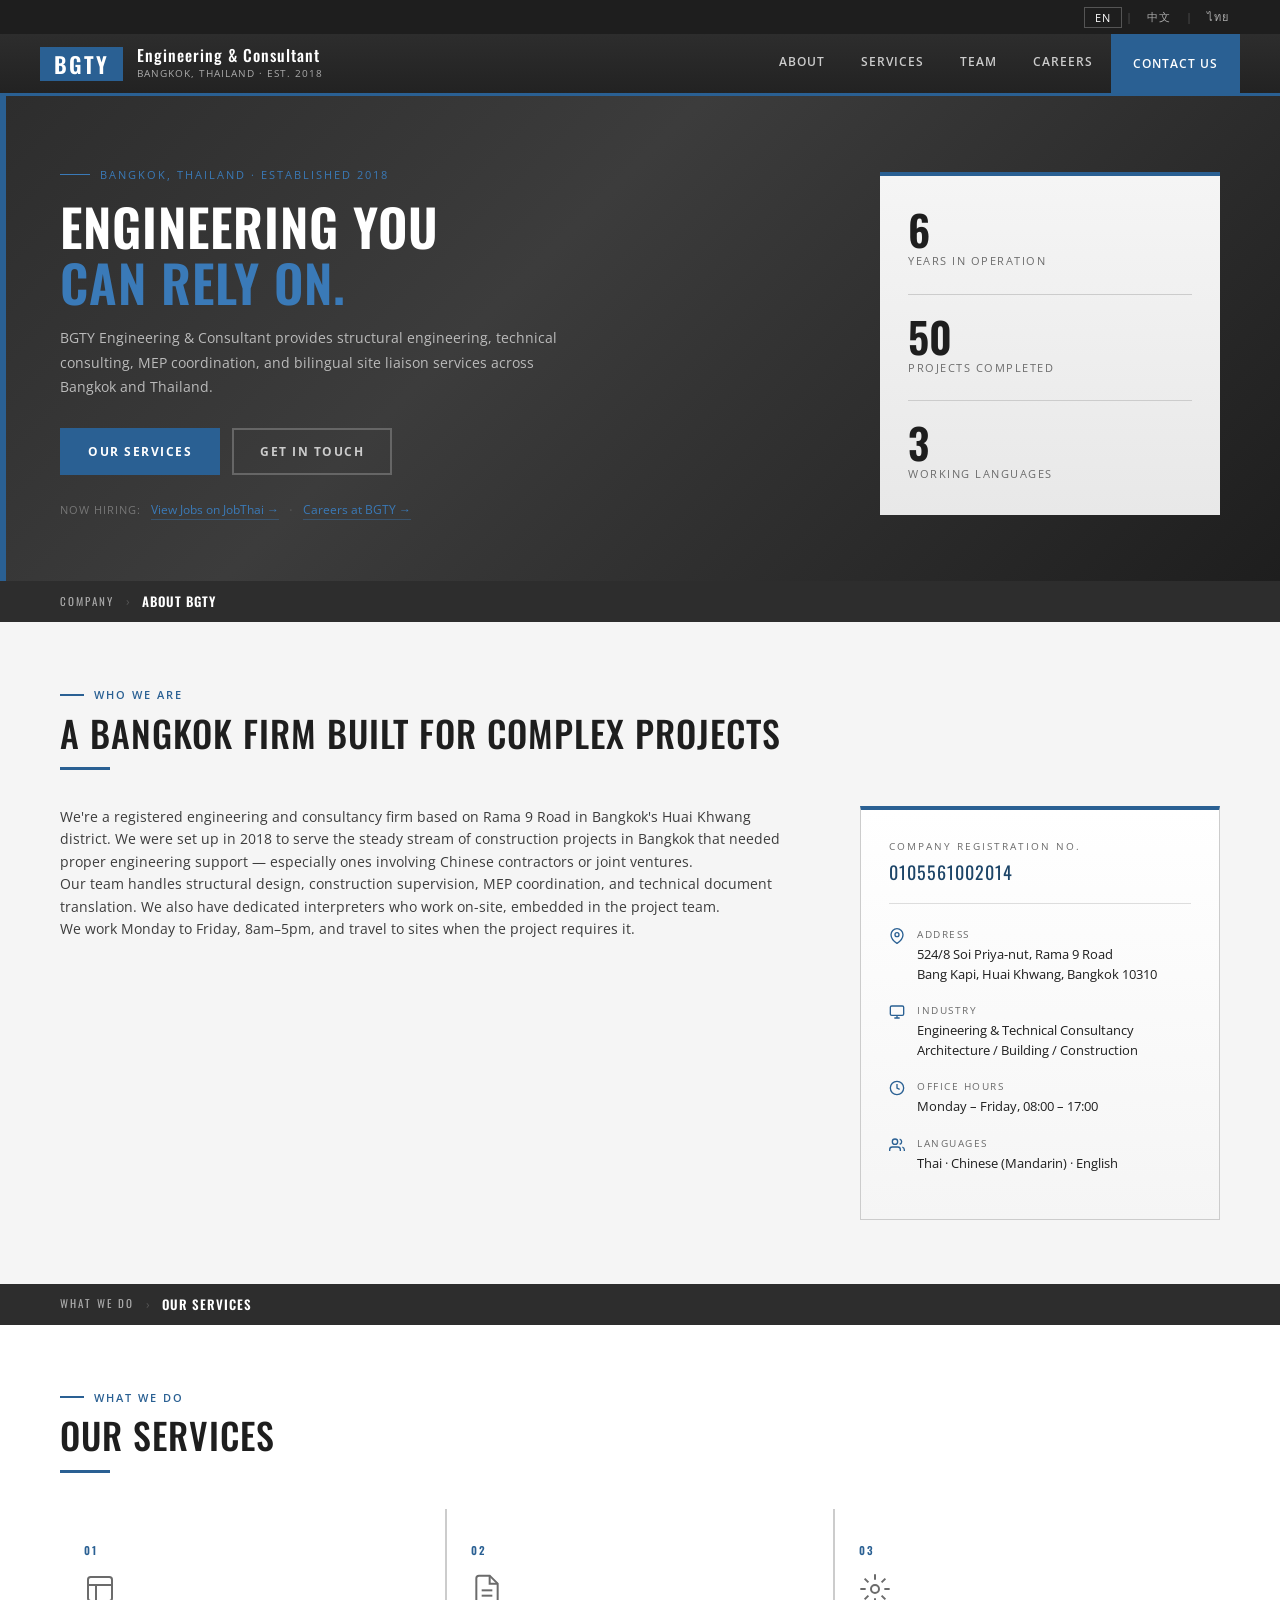
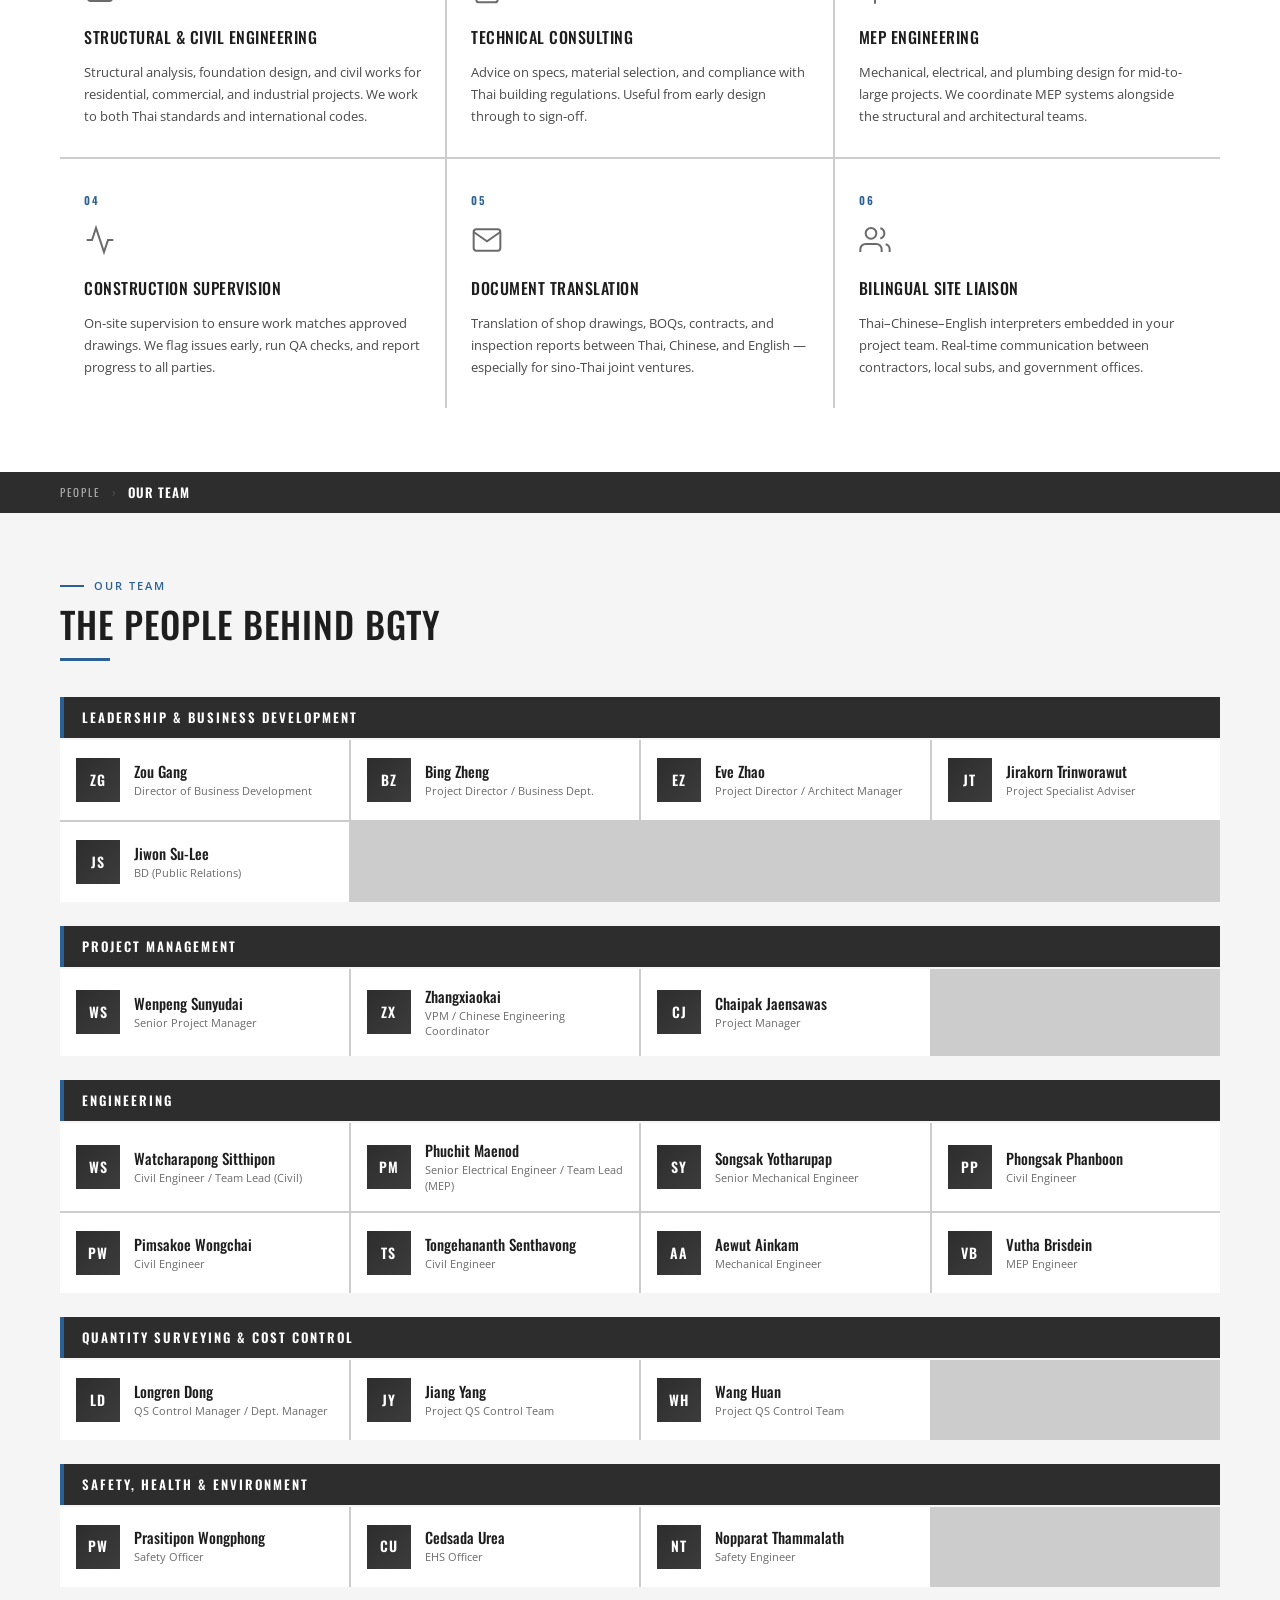
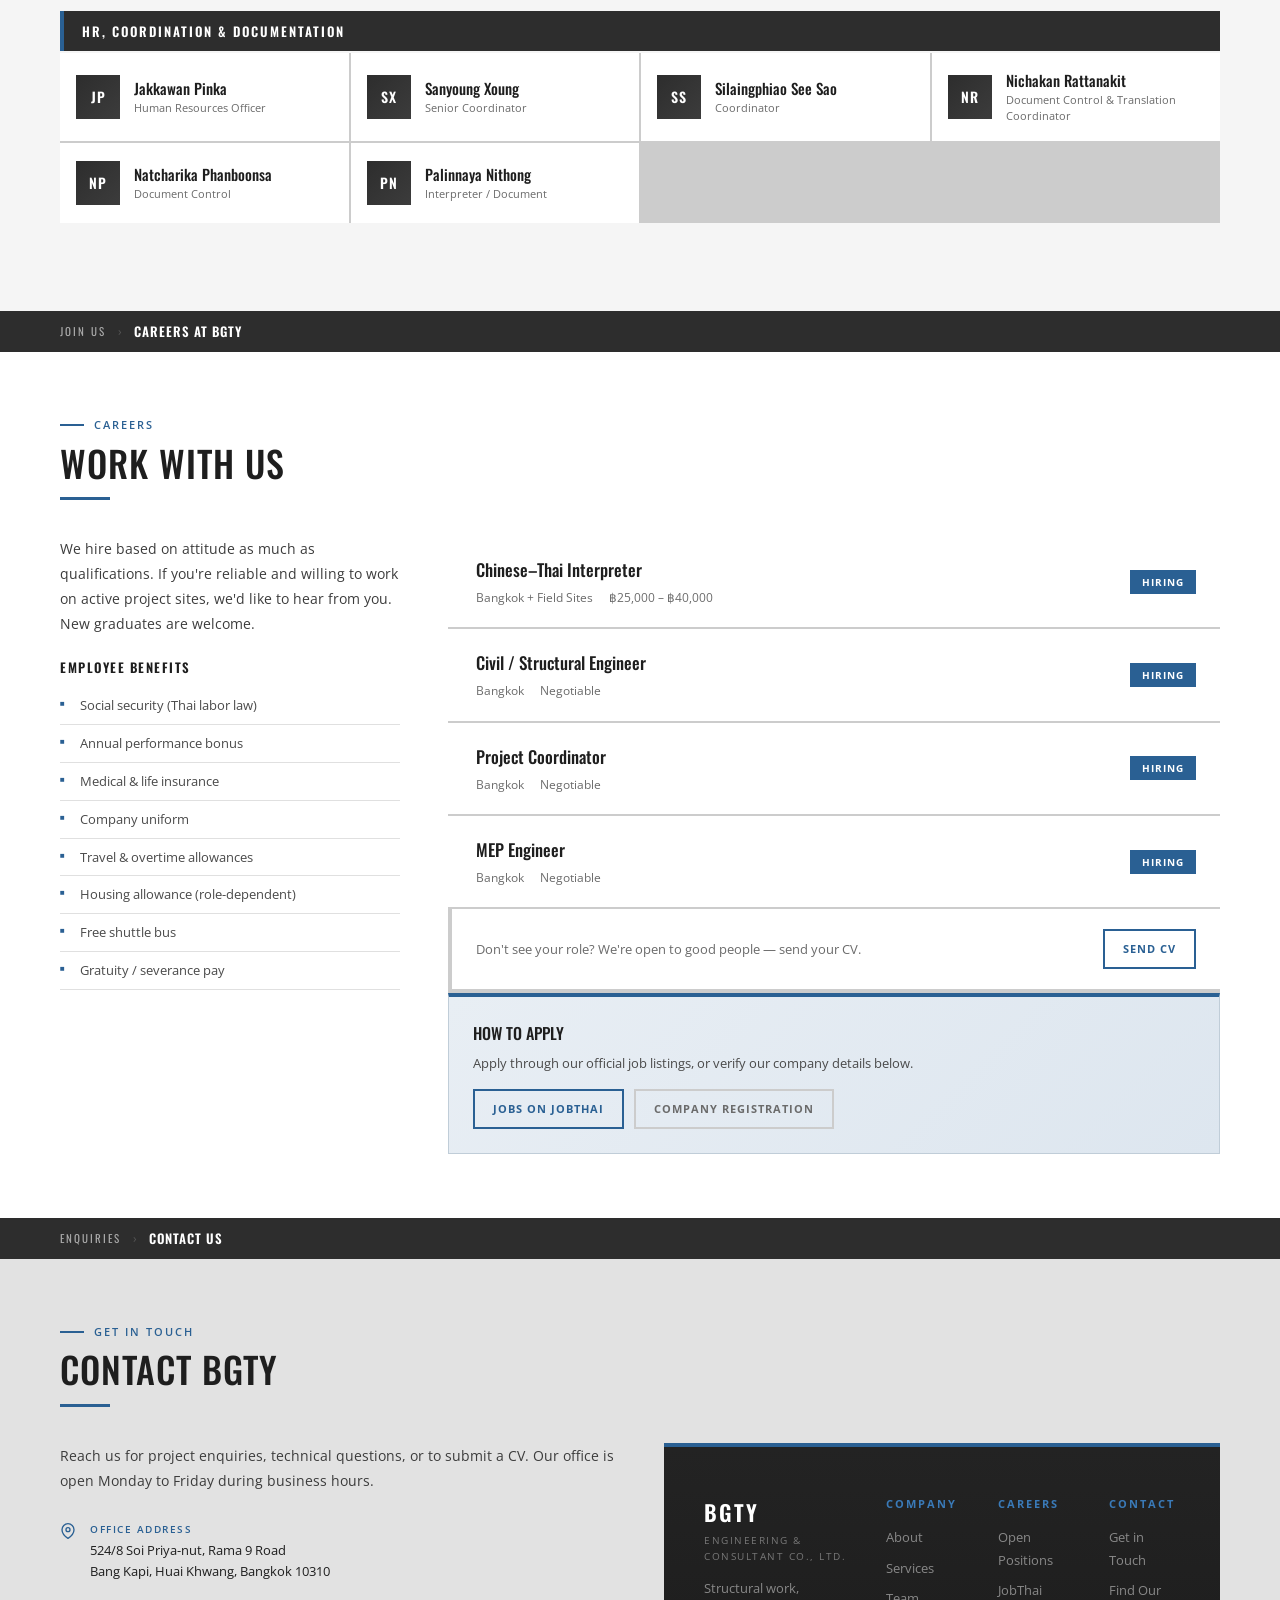
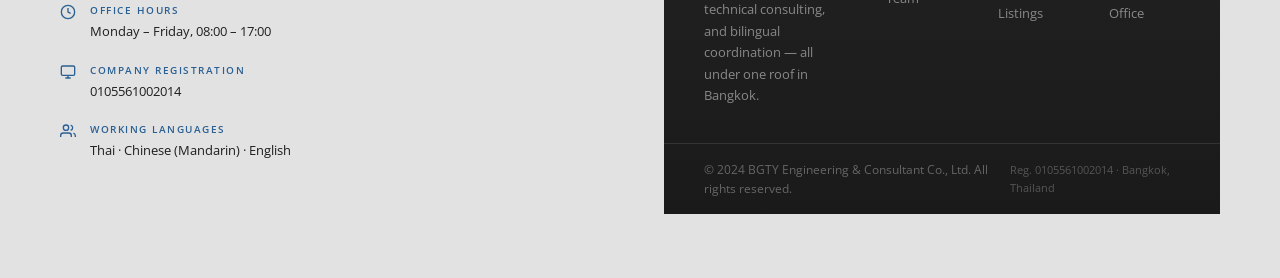
==== commit 854d311d: "Remove contact form from index.html Removed the contact form section from the HTML." ====
--- a/index.html
+++ b/index.html
@@ -1039,48 +1039,6 @@
             </div>
           </div>
         </div>
-        <div class="contact-form">
-          <div class="form-title"><span data-en>Send an Enquiry</span><span data-zh>发送询问</span><span data-th>ส่งคำถาม</span></div>
-          <div class="form-row">
-            <div class="form-group">
-              <label class="form-label"><span data-en>First Name</span><span data-zh>名</span><span data-th>ชื่อ</span></label>
-              <input type="text" class="form-input" />
-            </div>
-            <div class="form-group">
-              <label class="form-label"><span data-en>Last Name</span><span data-zh>姓</span><span data-th>นามสกุล</span></label>
-              <input type="text" class="form-input" />
-            </div>
-          </div>
-          <div class="form-group">
-            <label class="form-label"><span data-en>Email Address</span><span data-zh>电子邮件</span><span data-th>อีเมล</span></label>
-            <input type="email" class="form-input" />
-          </div>
-          <div class="form-group">
-            <label class="form-label"><span data-en>Subject</span><span data-zh>主题</span><span data-th>หัวข้อ</span></label>
-            <select class="form-select">
-              <option value="" data-en>-- Select --</option>
-              <option data-en>Project Enquiry</option>
-              <option data-en>Technical Consulting</option>
-              <option data-en>Job Application / CV Submission</option>
-              <option data-en>General Inquiry</option>
-            </select>
-          </div>
-          <div class="form-group">
-            <label class="form-label"><span data-en>Message</span><span data-zh>留言</span><span data-th>ข้อความ</span></label>
-            <textarea class="form-textarea"></textarea>
-          </div>
-          <button class="form-submit" onclick="submitForm(this)">
-            <span data-en>Submit Enquiry</span><span data-zh>提交询问</span><span data-th>ส่งคำถาม</span>
-          </button>
-          <div id="formSuccess" style="display:none;text-align:center;padding:14px;color:var(--accent);font-size:13px;font-weight:600;">
-            <span data-en>✔ Message sent. We'll be in touch shortly.</span>
-            <span data-zh>✔ 消息已发送，我们将尽快与您联系。</span>
-            <span data-th>✔ ส่งข้อความสำเร็จ เราจะติดต่อกลับเร็วๆ นี้</span>
-          </div>
-        </div>
-      </div>
-    </div>
-  </section>
 
   <!-- FOOTER -->
   <footer>
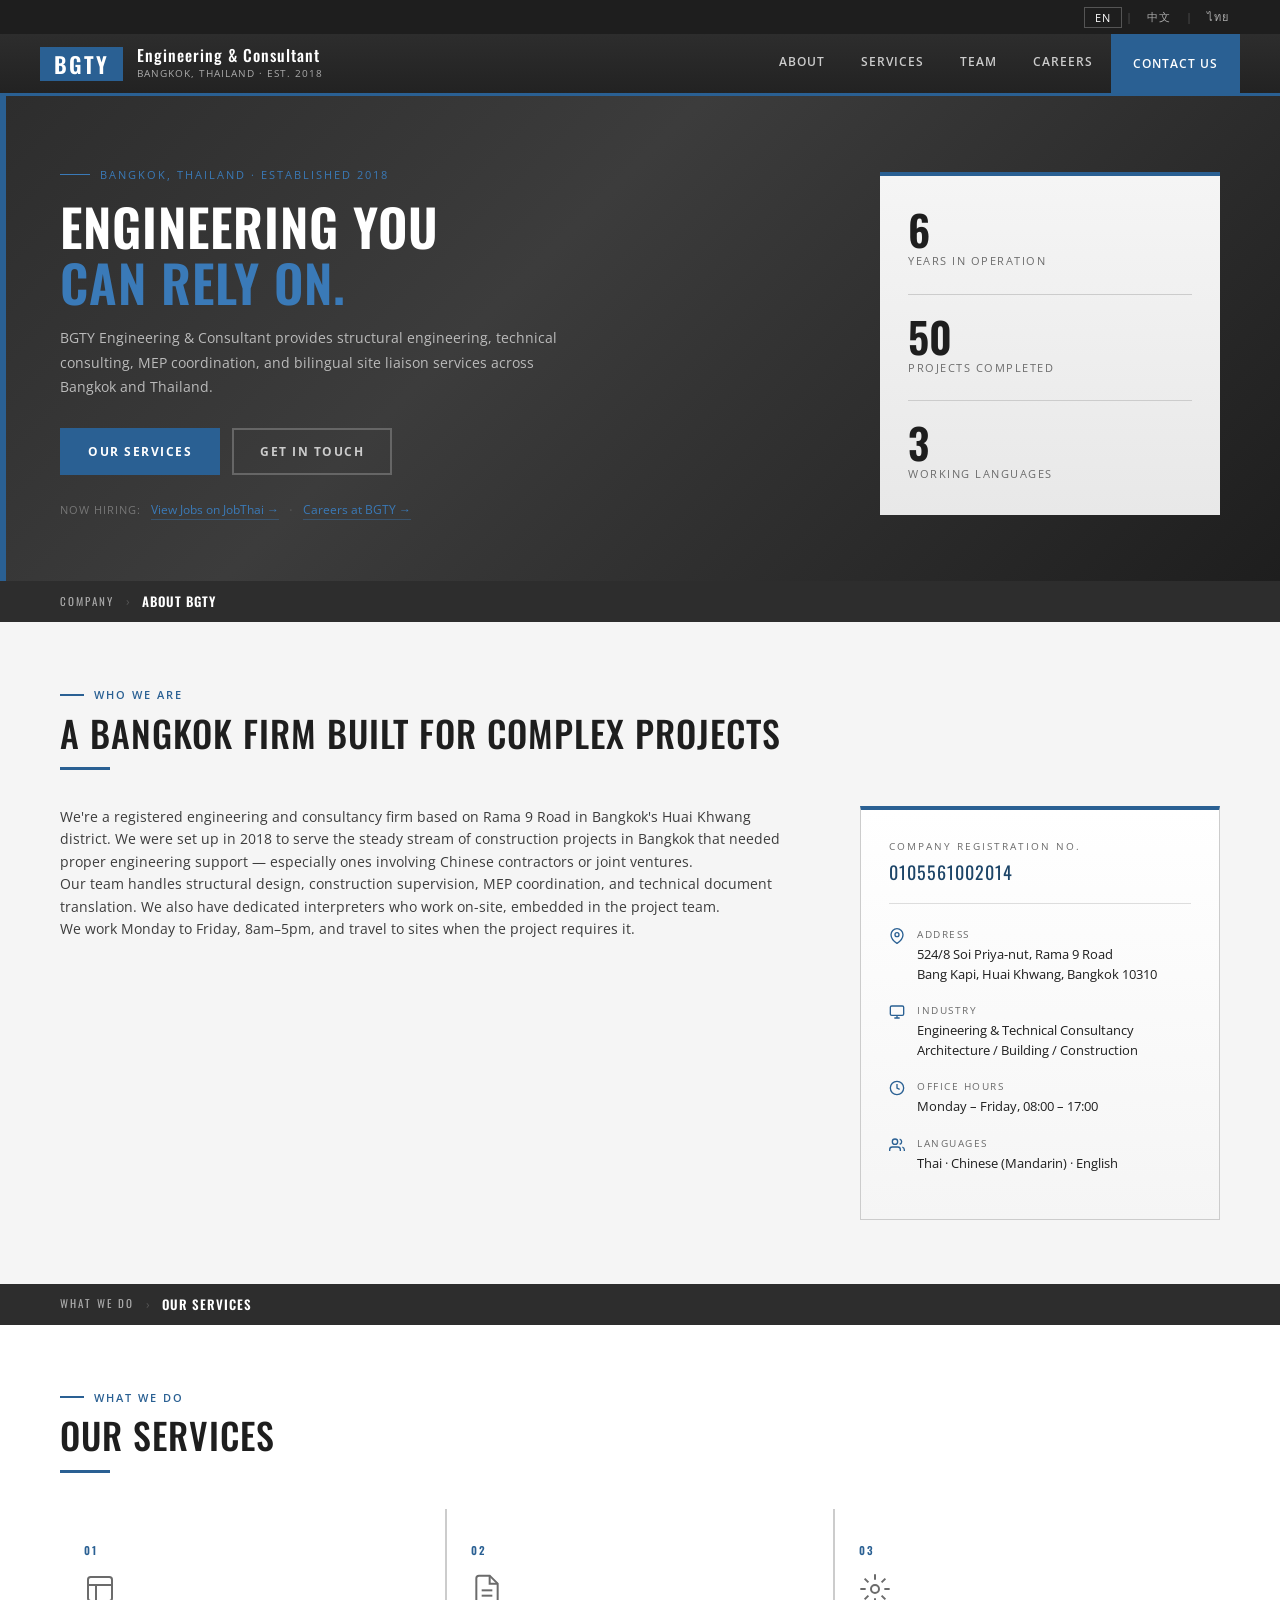
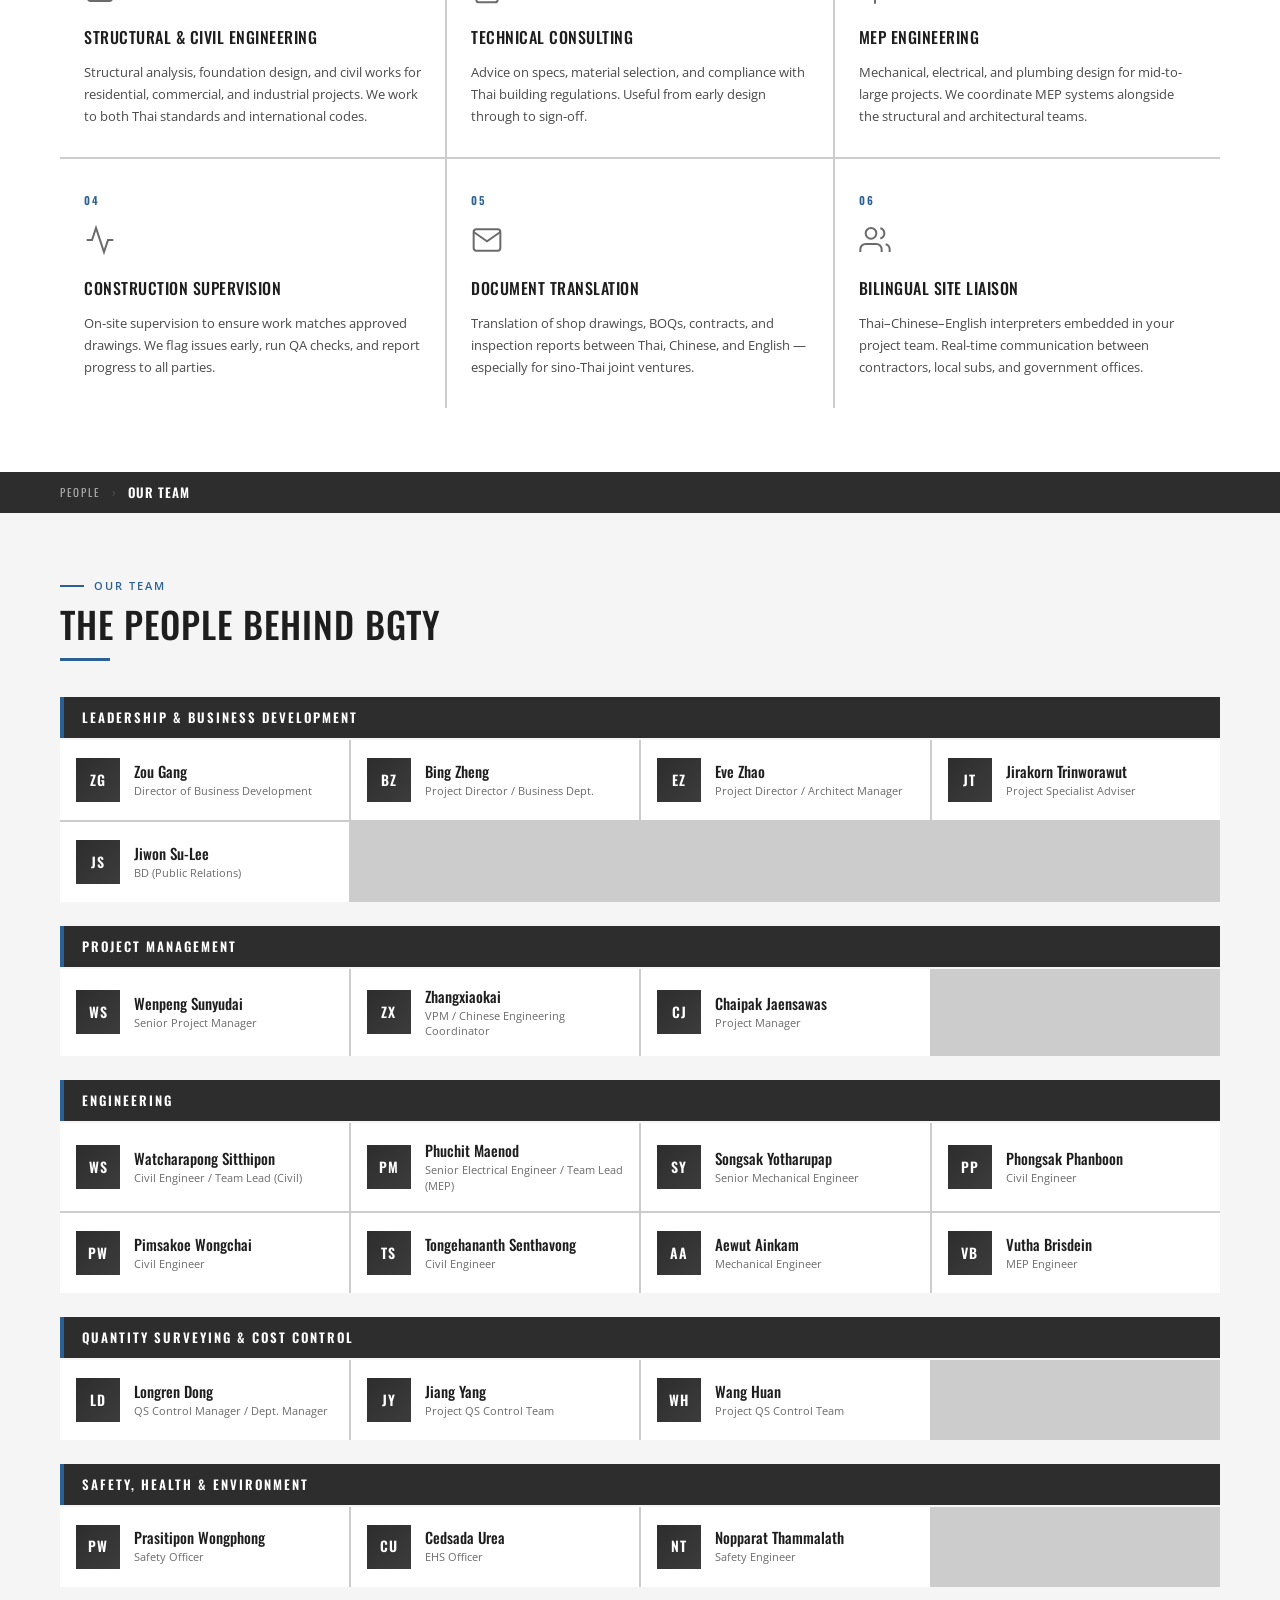
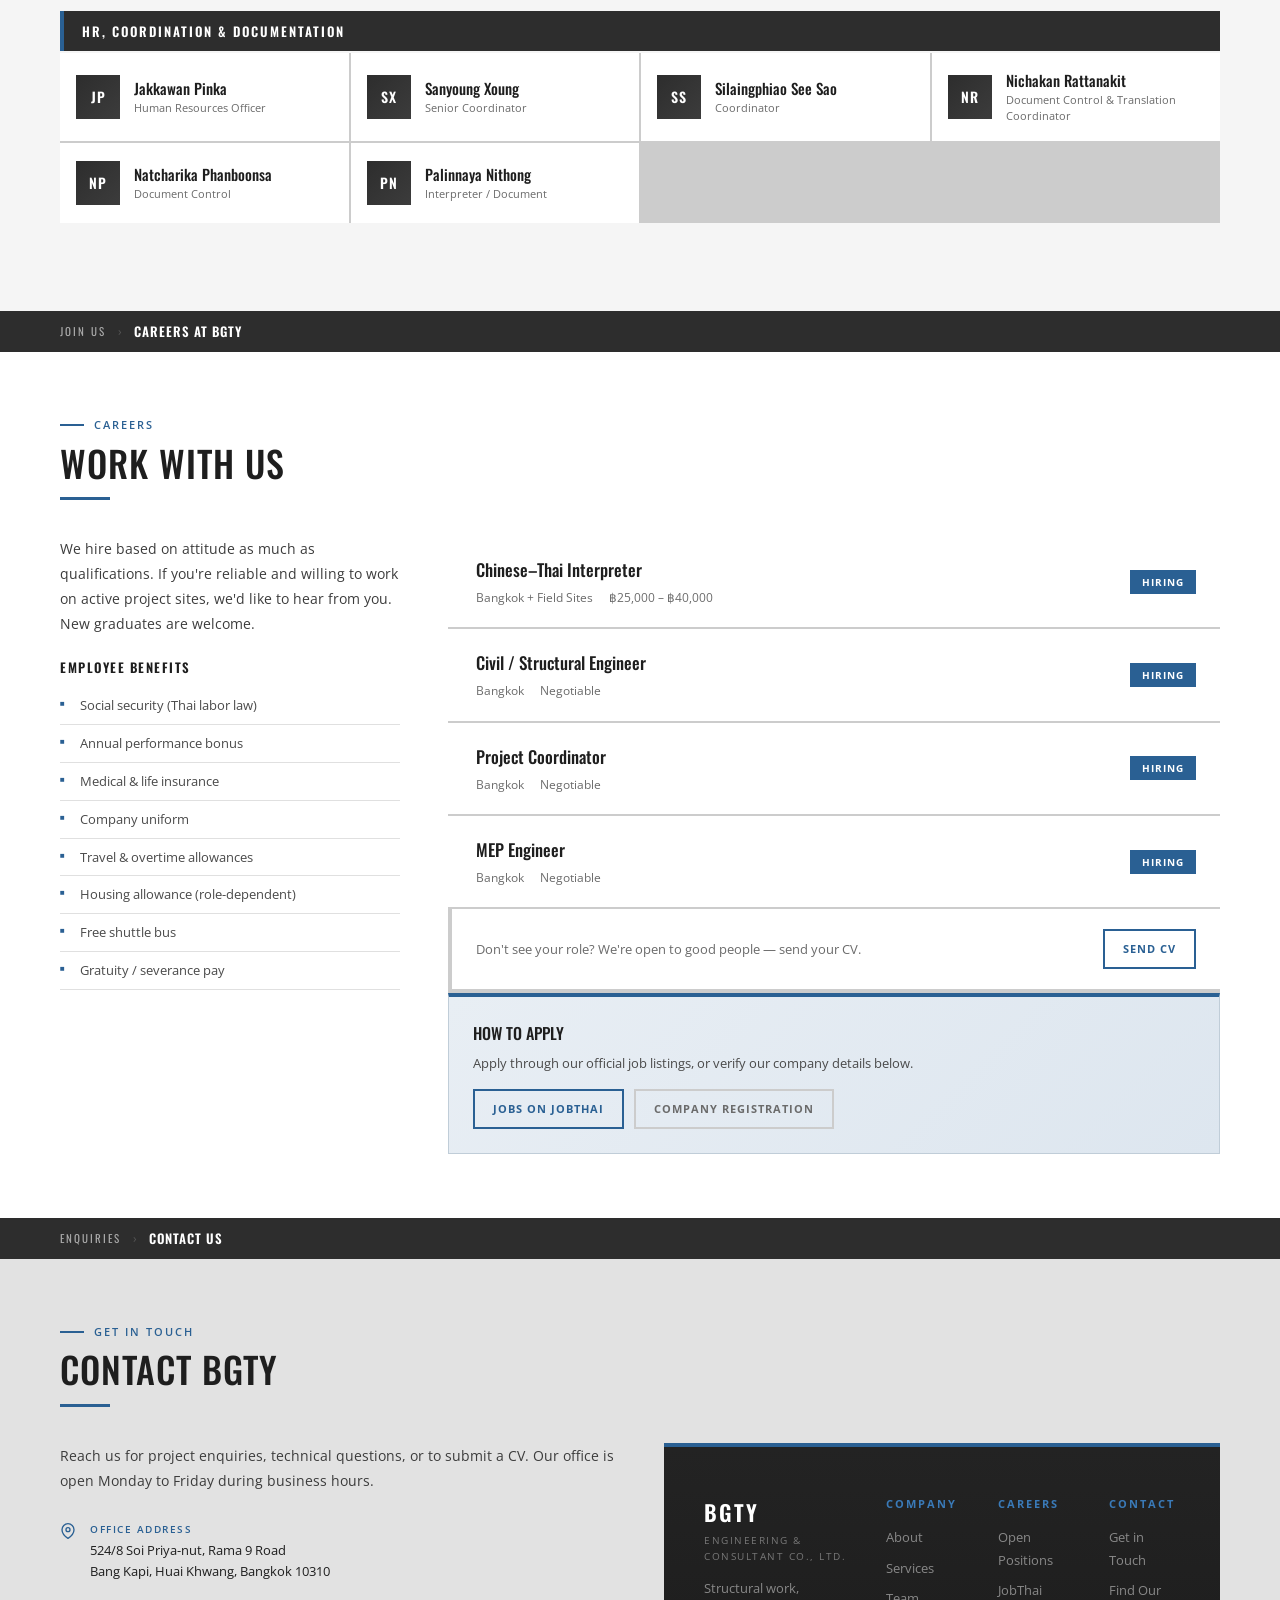
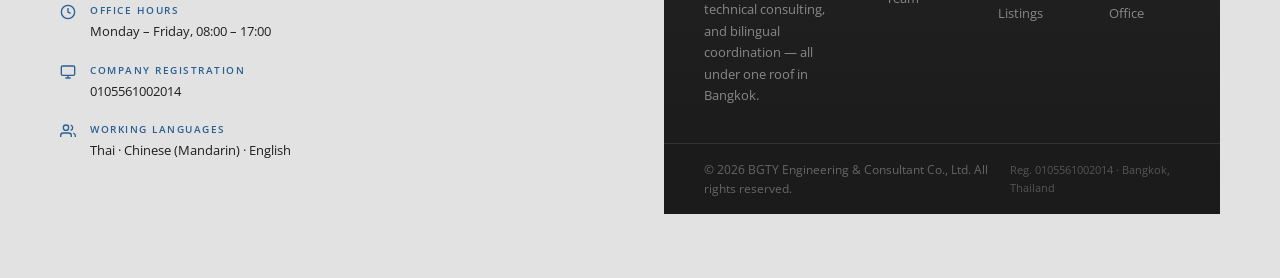
==== commit 7494723d: "Update footer copyright year to 2026" ====
--- a/index.html
+++ b/index.html
@@ -1073,7 +1073,7 @@
     </div>
     <div style="max-width:1160px;margin:0 auto;">
       <div class="footer-bottom">
-        <div class="footer-copy">© 2024 BGTY Engineering &amp; Consultant Co., Ltd. All rights reserved.</div>
+        <div class="footer-copy">© 2026 BGTY Engineering &amp; Consultant Co., Ltd. All rights reserved.</div>
         <div class="footer-reg">Reg. 0105561002014 · Bangkok, Thailand</div>
       </div>
     </div>
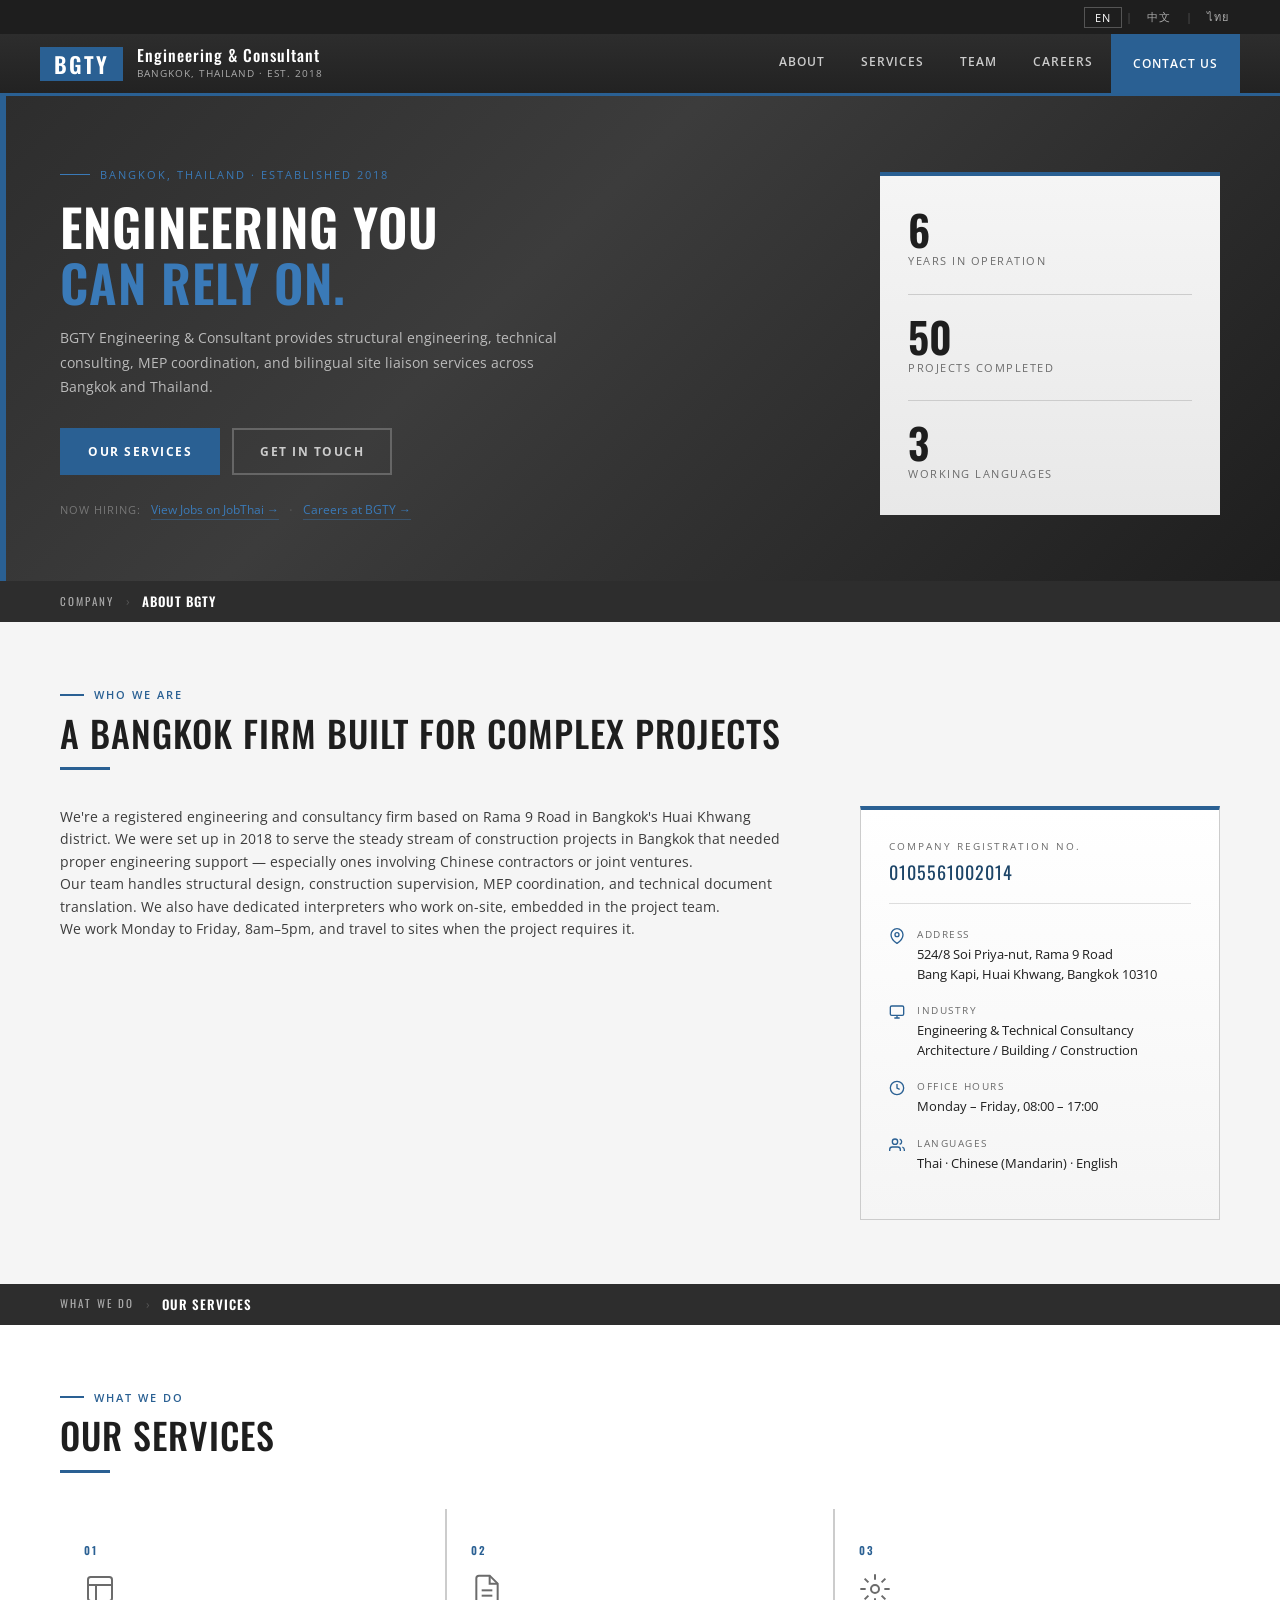
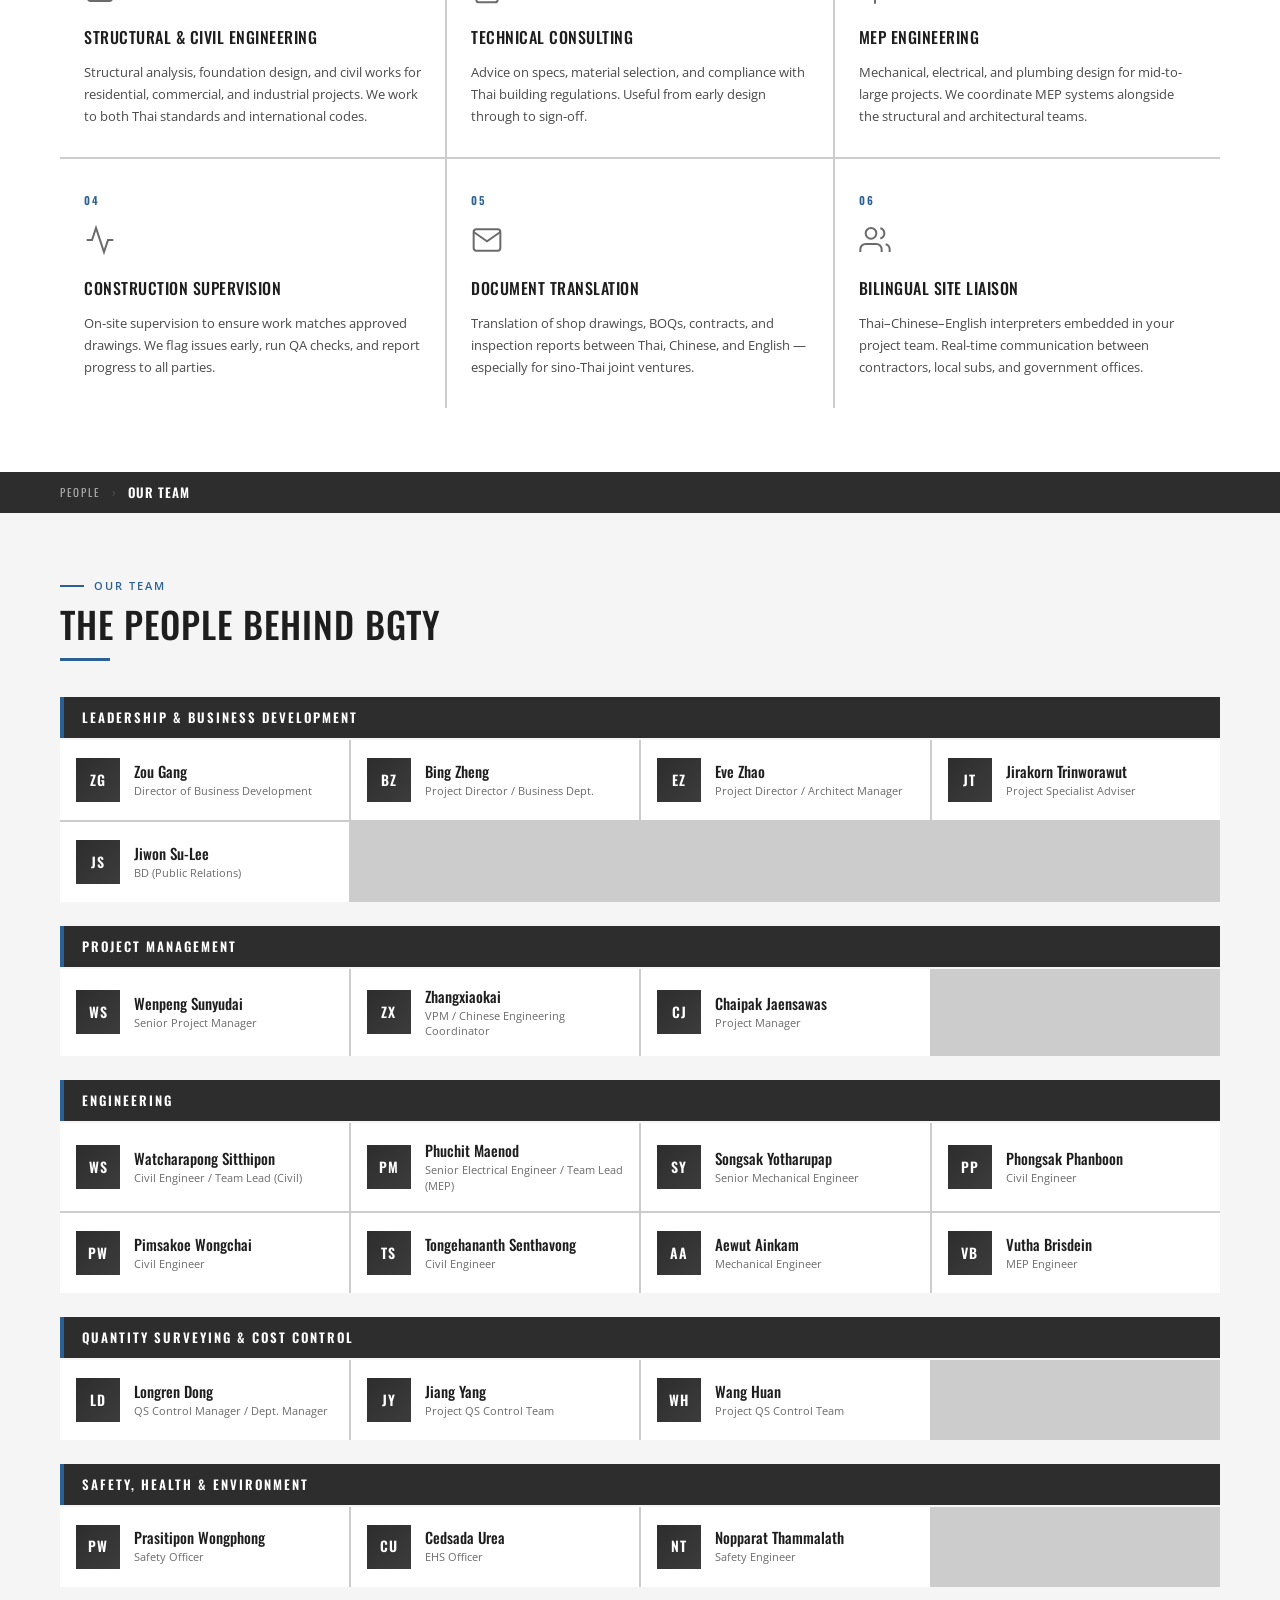
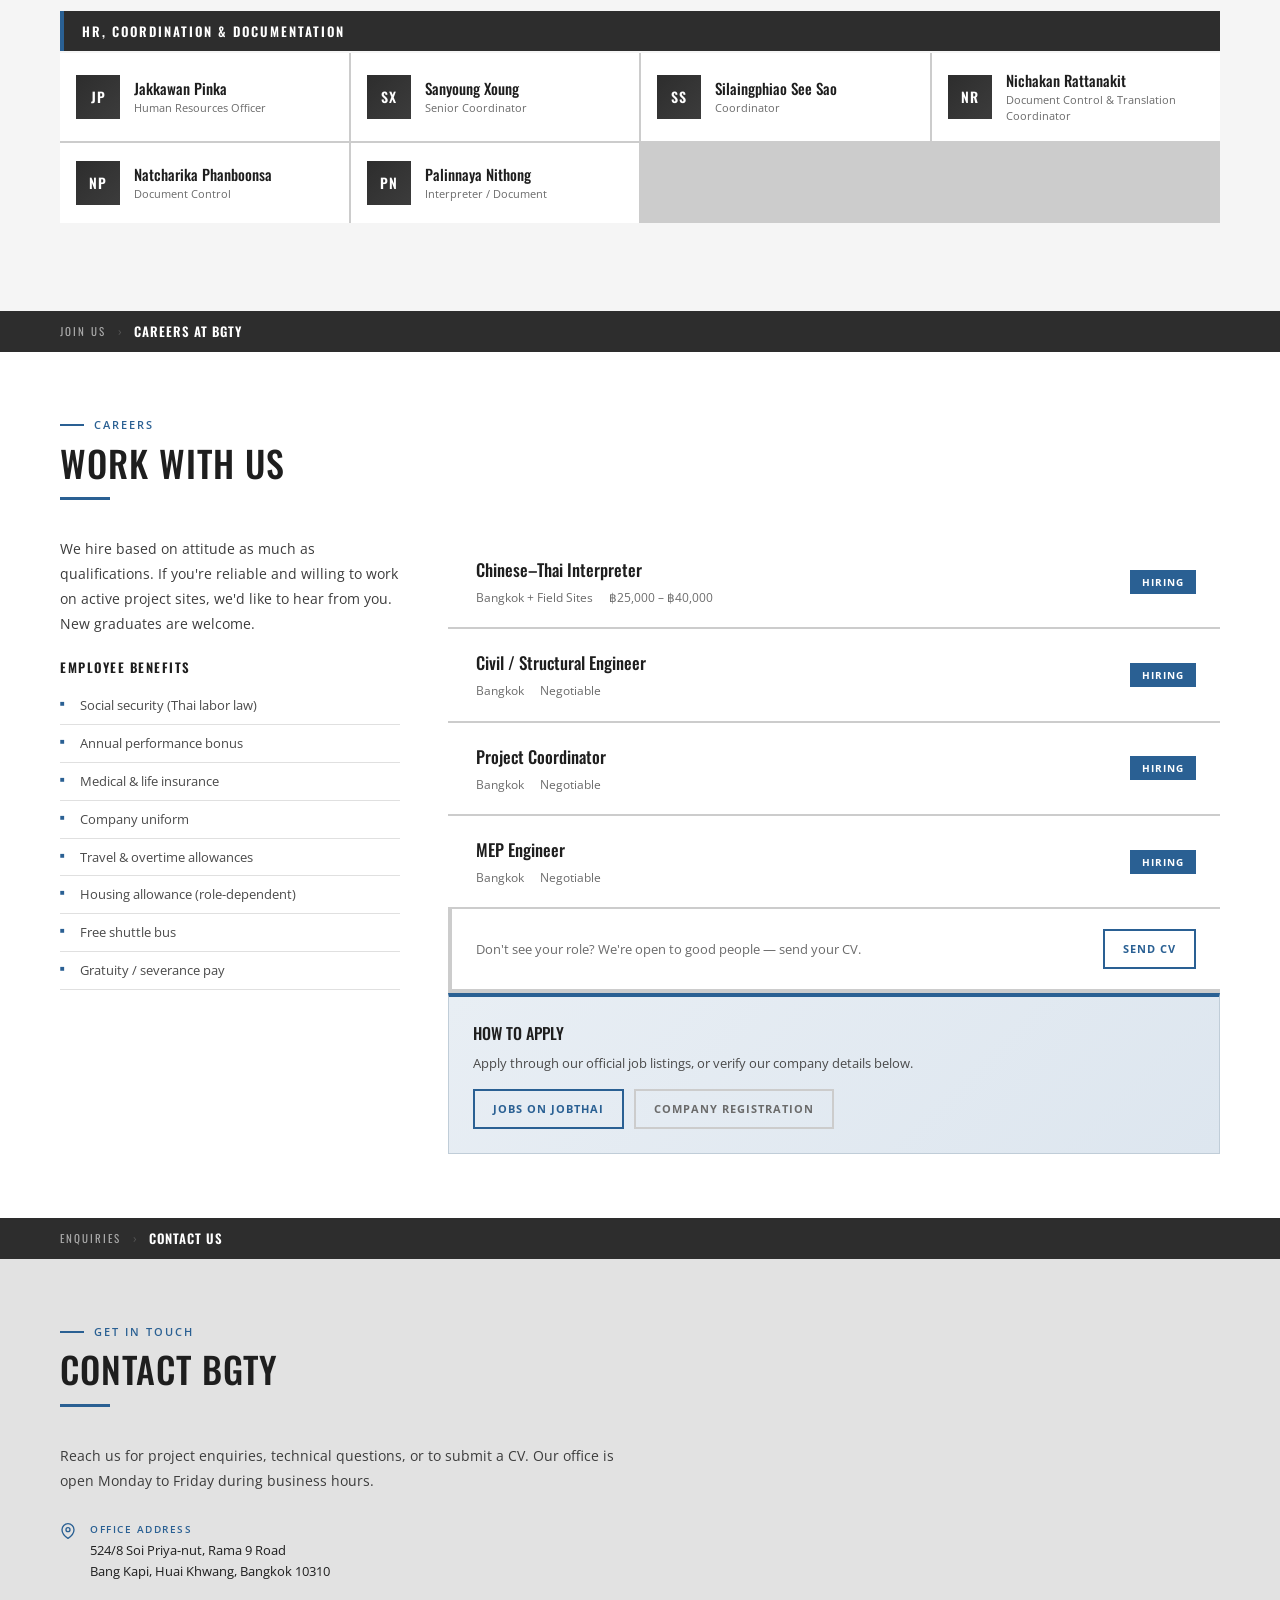
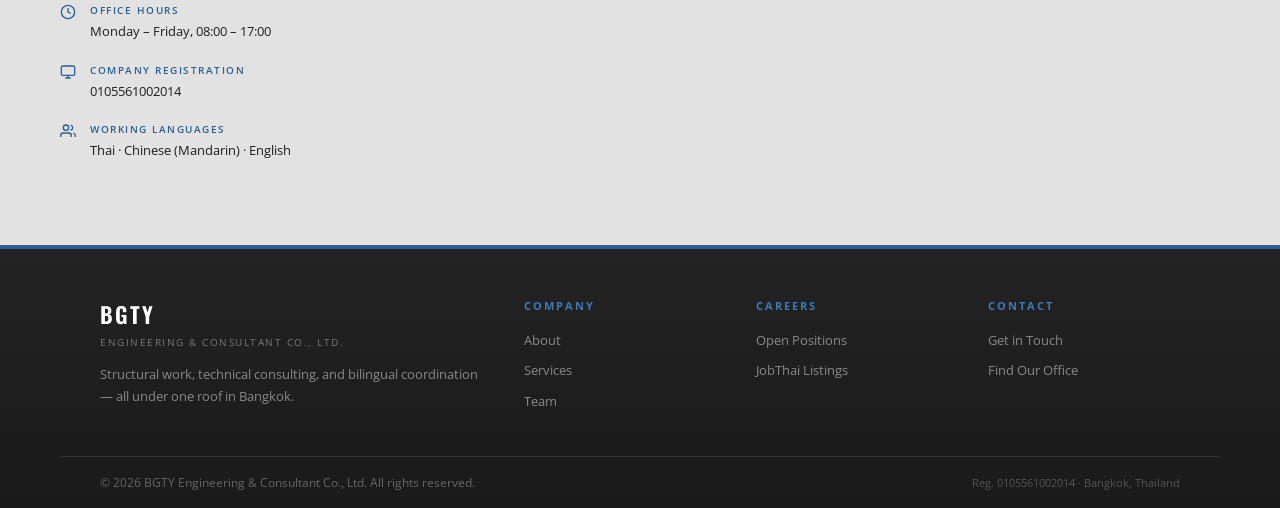
==== commit a128766a: "Fix HTML structure by adding closing div tags Added closing div tags for proper HTML structure." ====
--- a/index.html
+++ b/index.html
@@ -1039,6 +1039,9 @@
             </div>
           </div>
         </div>
+      </div>
+    </div>
+  </section>
 
   <!-- FOOTER -->
   <footer>
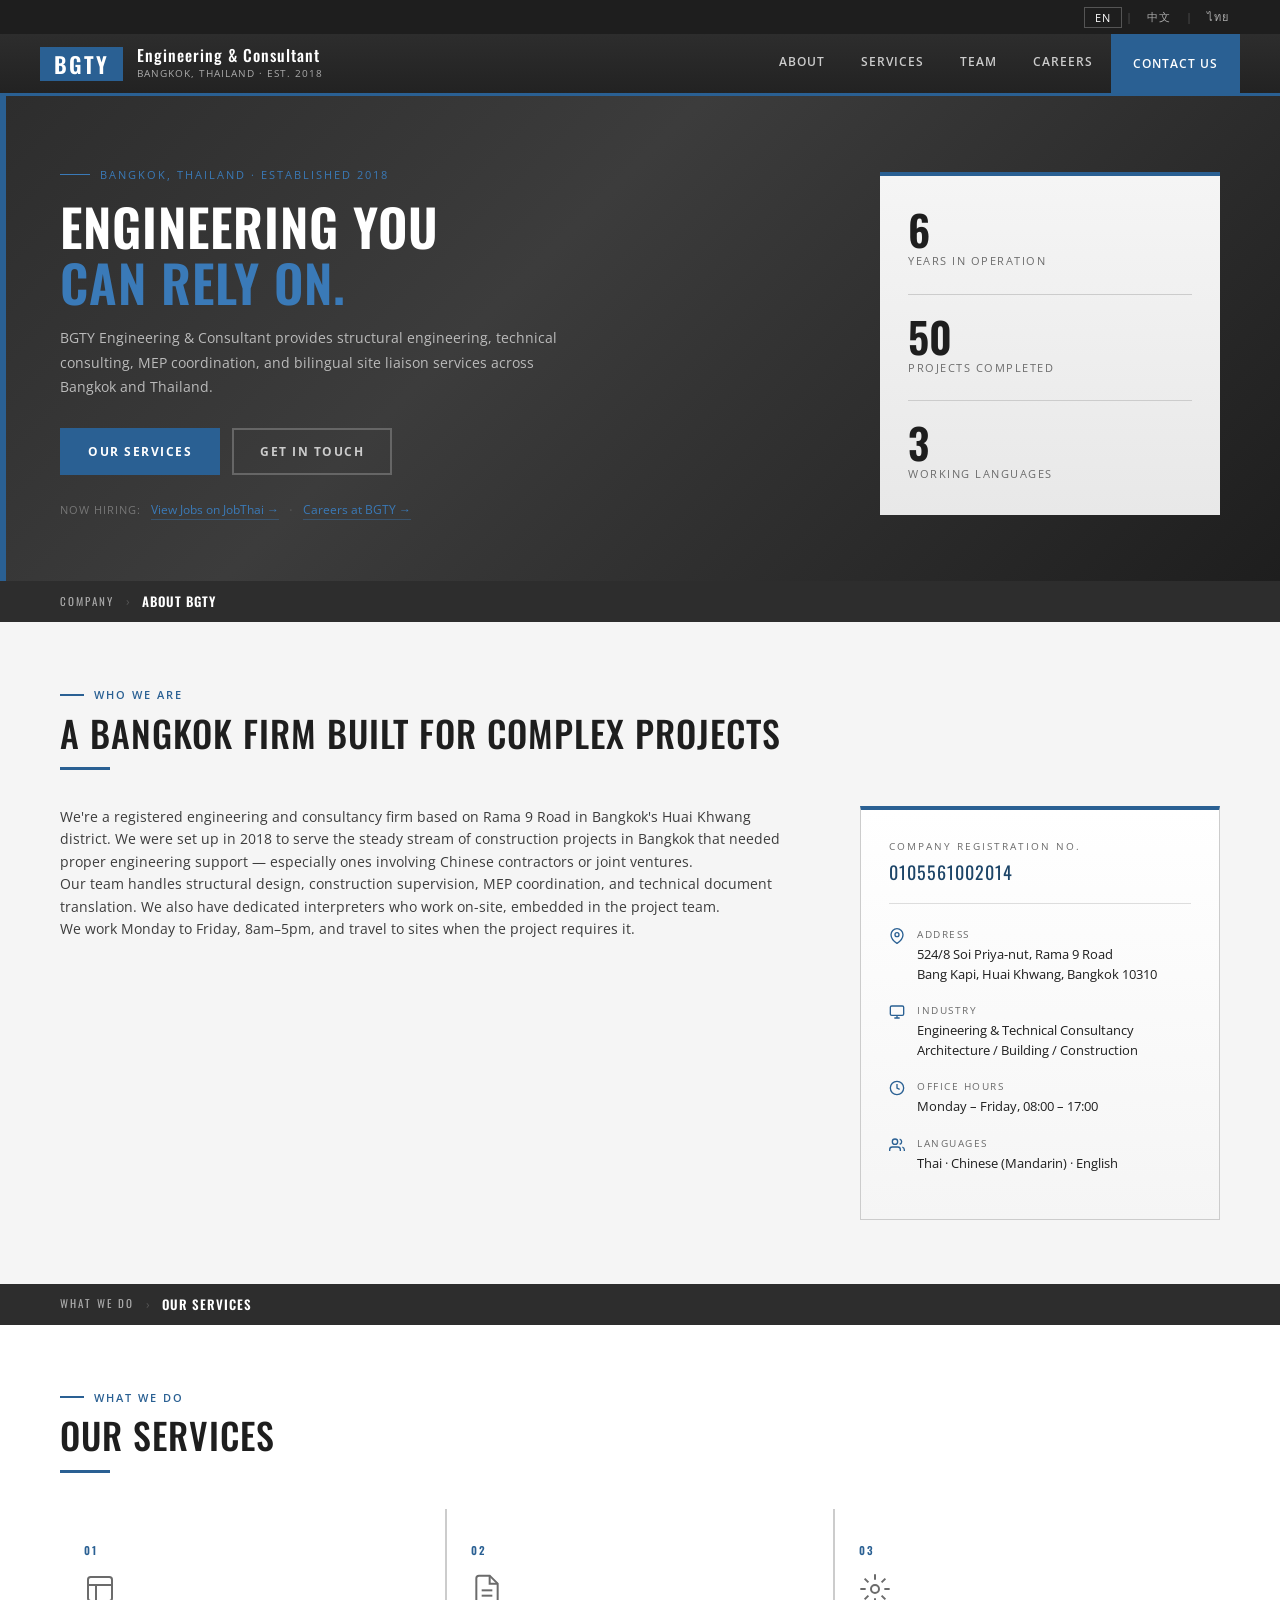
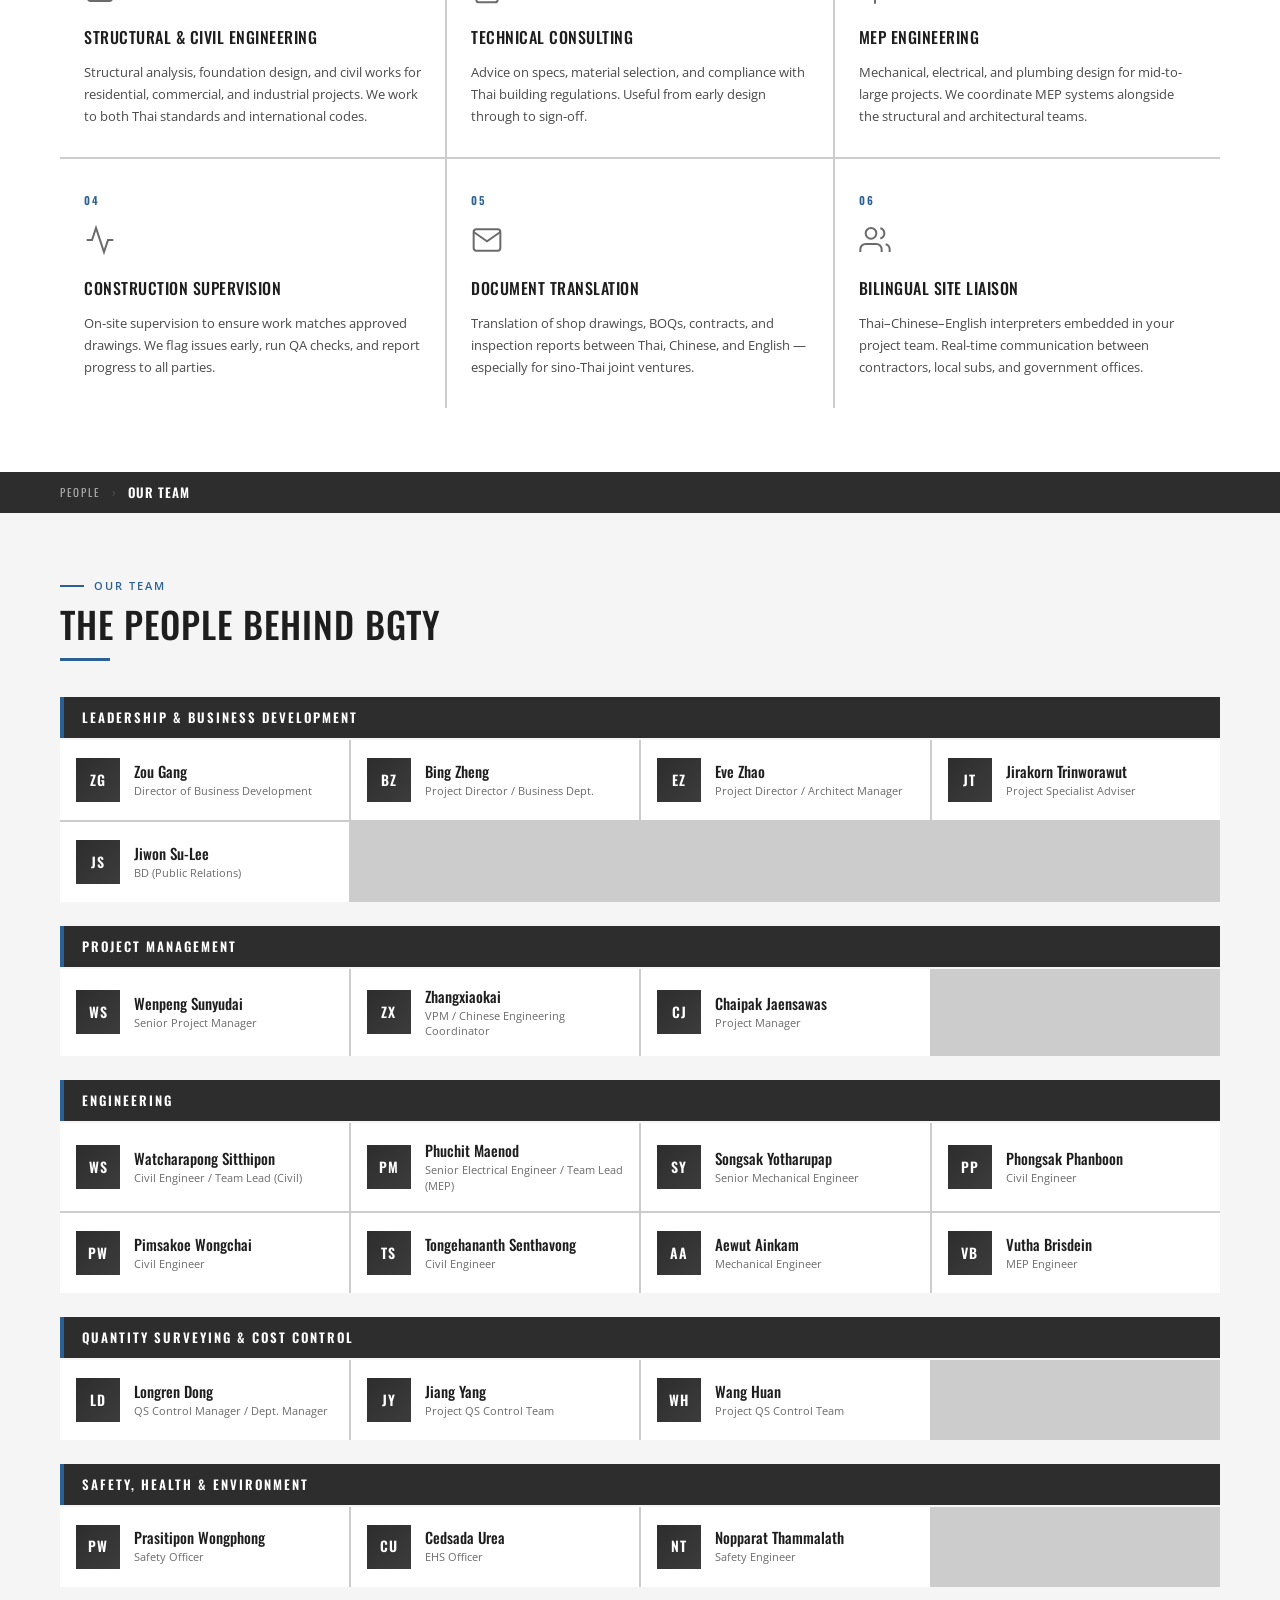
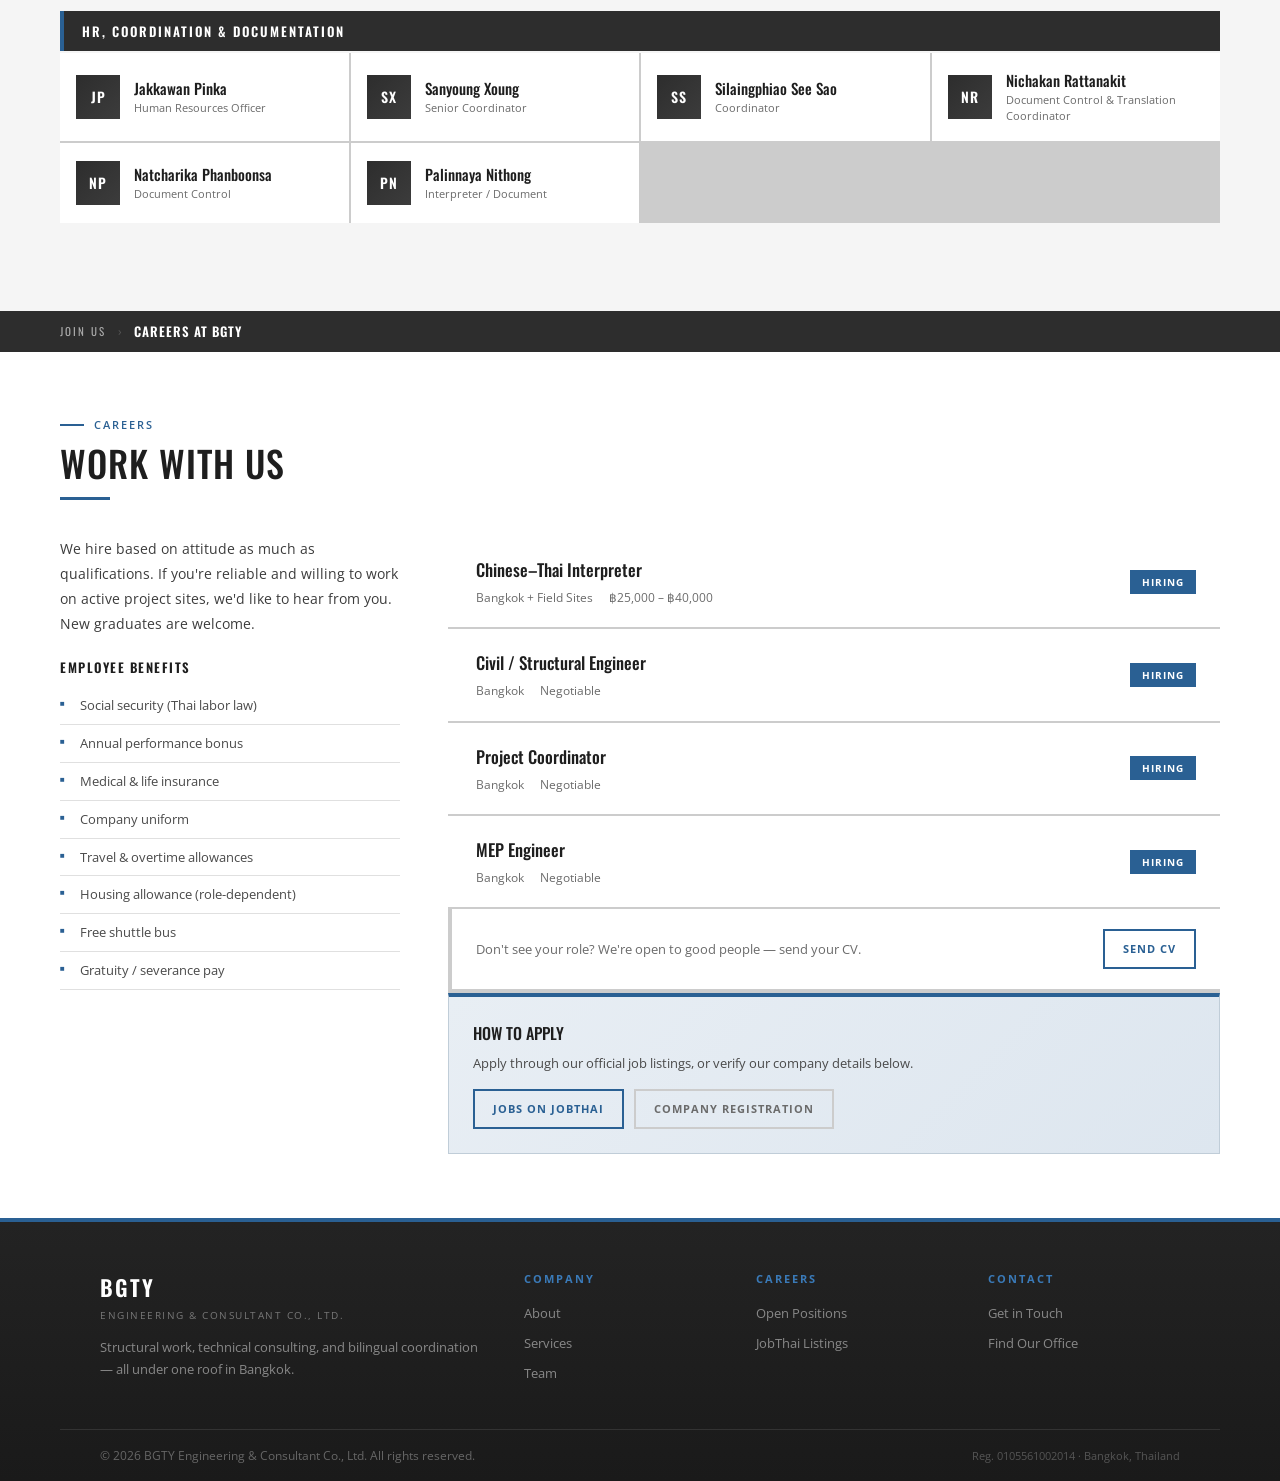
==== commit cd856d38: "Remove contact section from index.html Removed the contact section from the index.html file." ====
--- a/index.html
+++ b/index.html
@@ -992,57 +992,6 @@
     </div>
   </section>
 
-  <!-- CONTACT -->
-  <div class="section-bar" id="contact">
-    <div class="section-bar-inner">
-      <span class="section-bar-label"><span data-en>Enquiries</span><span data-zh>联系</span><span data-th>สอบถาม</span></span>
-      <span class="section-bar-sep">›</span>
-      <span class="section-bar-title"><span data-en>Contact Us</span><span data-zh>联系我们</span><span data-th>ติดต่อเรา</span></span>
-    </div>
-  </div>
-  <section class="section bg-mid">
-    <div class="section-inner">
-      <div class="section-header">
-        <div class="eyebrow"><span data-en>Get in Touch</span><span data-zh>联系方式</span><span data-th>ติดต่อเรา</span></div>
-        <h2 class="sec-title"><span data-en>Contact BGTY</span><span data-zh>联系BGTY</span><span data-th>ติดต่อ BGTY</span></h2>
-        <div class="sec-divider"></div>
-      </div>
-      <div class="contact-layout">
-        <div class="contact-info">
-          <p><span data-en>Reach us for project enquiries, technical questions, or to submit a CV. Our office is open Monday to Friday during business hours.</span><span data-zh>如有项目咨询、技术问题或投递简历，欢迎联系我们。办公室工作日营业时间均可联系。</span><span data-th>ติดต่อเราสำหรับการสอบถามโครงการ คำถามทางเทคนิค หรือส่งประวัติ สำนักงานเปิดทำการวันจันทร์ถึงศุกร์</span></p>
-          <div class="contact-row">
-            <svg class="contact-icon" width="16" height="16" viewBox="0 0 24 24" fill="none" stroke="currentColor" stroke-width="2"><path d="M21 10c0 7-9 13-9 13s-9-6-9-13a9 9 0 0 1 18 0z"/><circle cx="12" cy="10" r="3"/></svg>
-            <div>
-              <div class="contact-key"><span data-en>Office Address</span><span data-zh>办公地址</span><span data-th>ที่อยู่สำนักงาน</span></div>
-              <div class="contact-val">524/8 Soi Priya-nut, Rama 9 Road<br>Bang Kapi, Huai Khwang, Bangkok 10310</div>
-            </div>
-          </div>
-          <div class="contact-row">
-            <svg class="contact-icon" width="16" height="16" viewBox="0 0 24 24" fill="none" stroke="currentColor" stroke-width="2"><circle cx="12" cy="12" r="10"/><polyline points="12 6 12 12 16 14"/></svg>
-            <div>
-              <div class="contact-key"><span data-en>Office Hours</span><span data-zh>办公时间</span><span data-th>เวลาทำการ</span></div>
-              <div class="contact-val"><span data-en>Monday – Friday, 08:00 – 17:00</span><span data-zh>周一至周五，08:00 – 17:00</span><span data-th>จันทร์ – ศุกร์, 08:00 – 17:00</span></div>
-            </div>
-          </div>
-          <div class="contact-row">
-            <svg class="contact-icon" width="16" height="16" viewBox="0 0 24 24" fill="none" stroke="currentColor" stroke-width="2"><rect x="2" y="3" width="20" height="14" rx="2"/><path d="M8 21h8M12 17v4"/></svg>
-            <div>
-              <div class="contact-key"><span data-en>Company Registration</span><span data-zh>公司注册号</span><span data-th>เลขทะเบียนบริษัท</span></div>
-              <div class="contact-val">0105561002014</div>
-            </div>
-          </div>
-          <div class="contact-row">
-            <svg class="contact-icon" width="16" height="16" viewBox="0 0 24 24" fill="none" stroke="currentColor" stroke-width="2"><path d="M17 21v-2a4 4 0 0 0-4-4H5a4 4 0 0 0-4 4v2"/><circle cx="9" cy="7" r="4"/><path d="M23 21v-2a4 4 0 0 0-3-3.87M16 3.13a4 4 0 0 1 0 7.75"/></svg>
-            <div>
-              <div class="contact-key"><span data-en>Working Languages</span><span data-zh>工作语言</span><span data-th>ภาษา</span></div>
-              <div class="contact-val">Thai · Chinese (Mandarin) · English</div>
-            </div>
-          </div>
-        </div>
-      </div>
-    </div>
-  </section>
-
   <!-- FOOTER -->
   <footer>
     <div class="footer-top">
